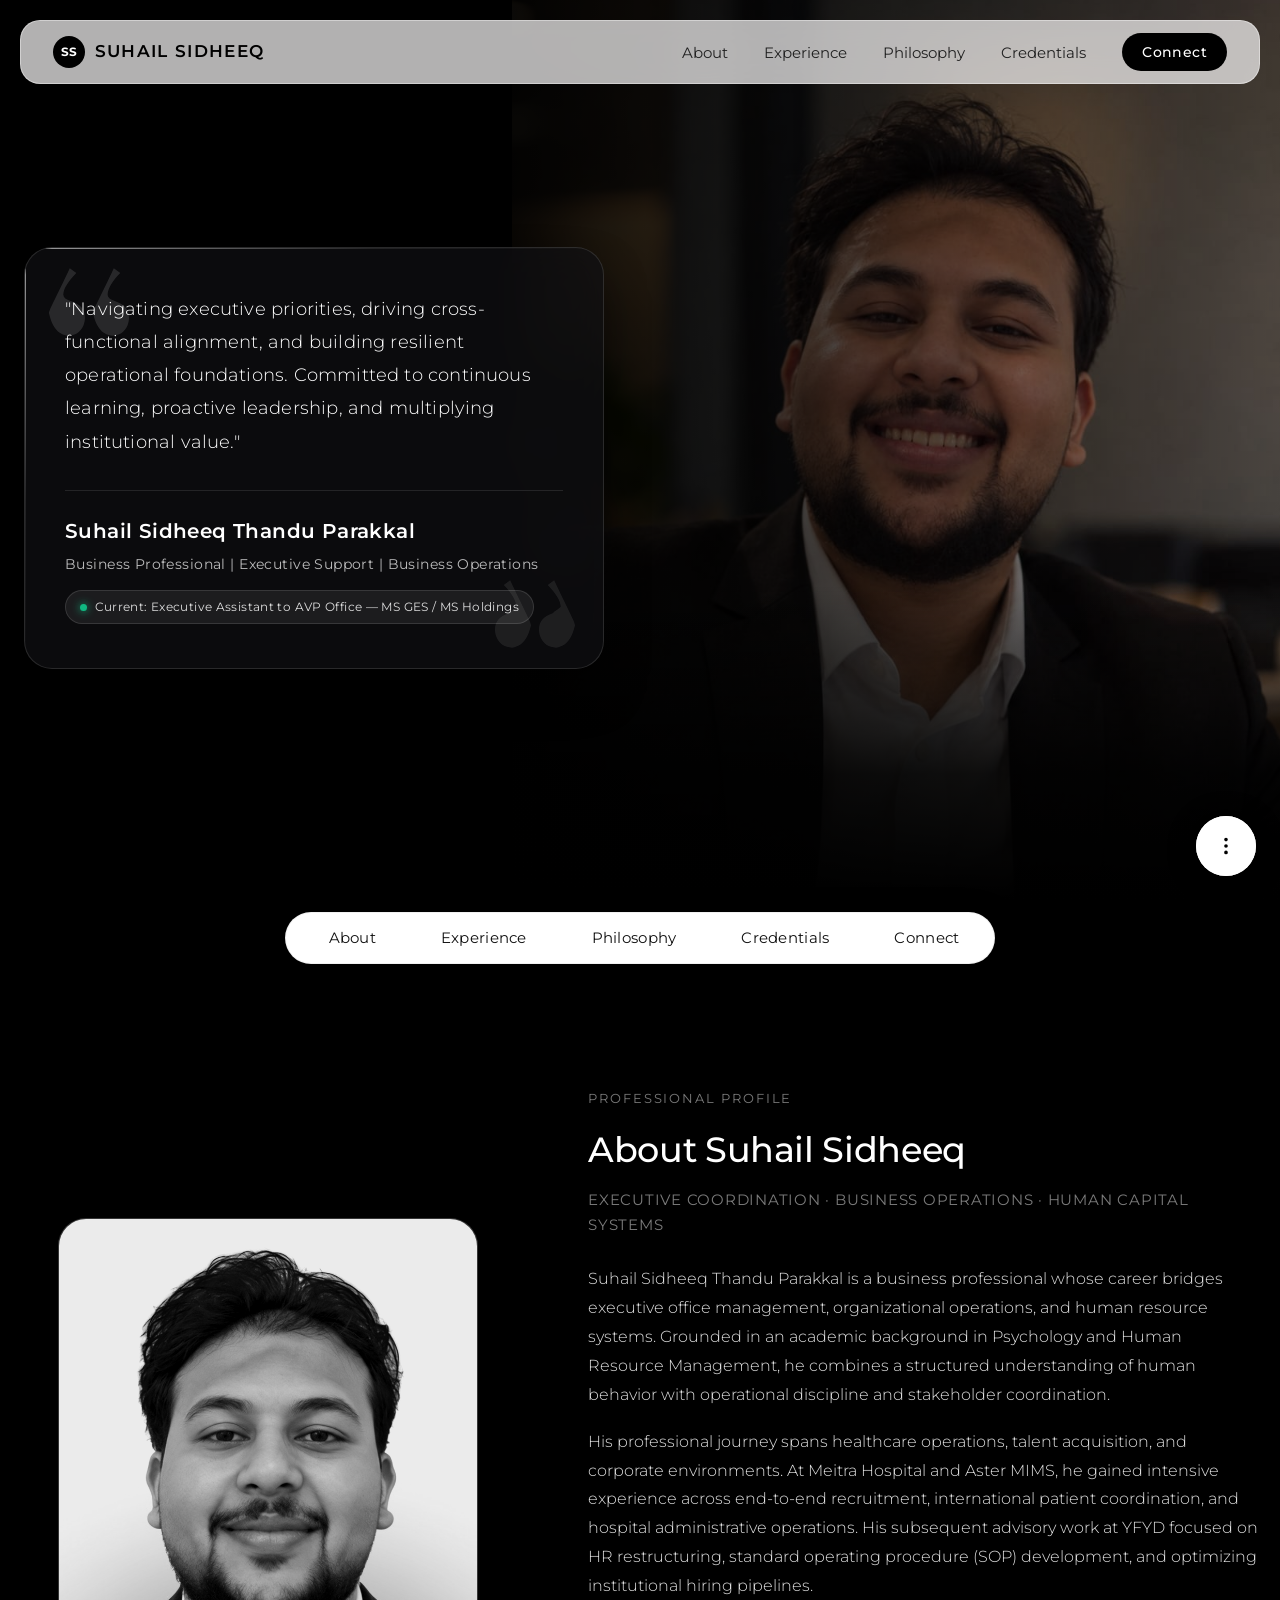
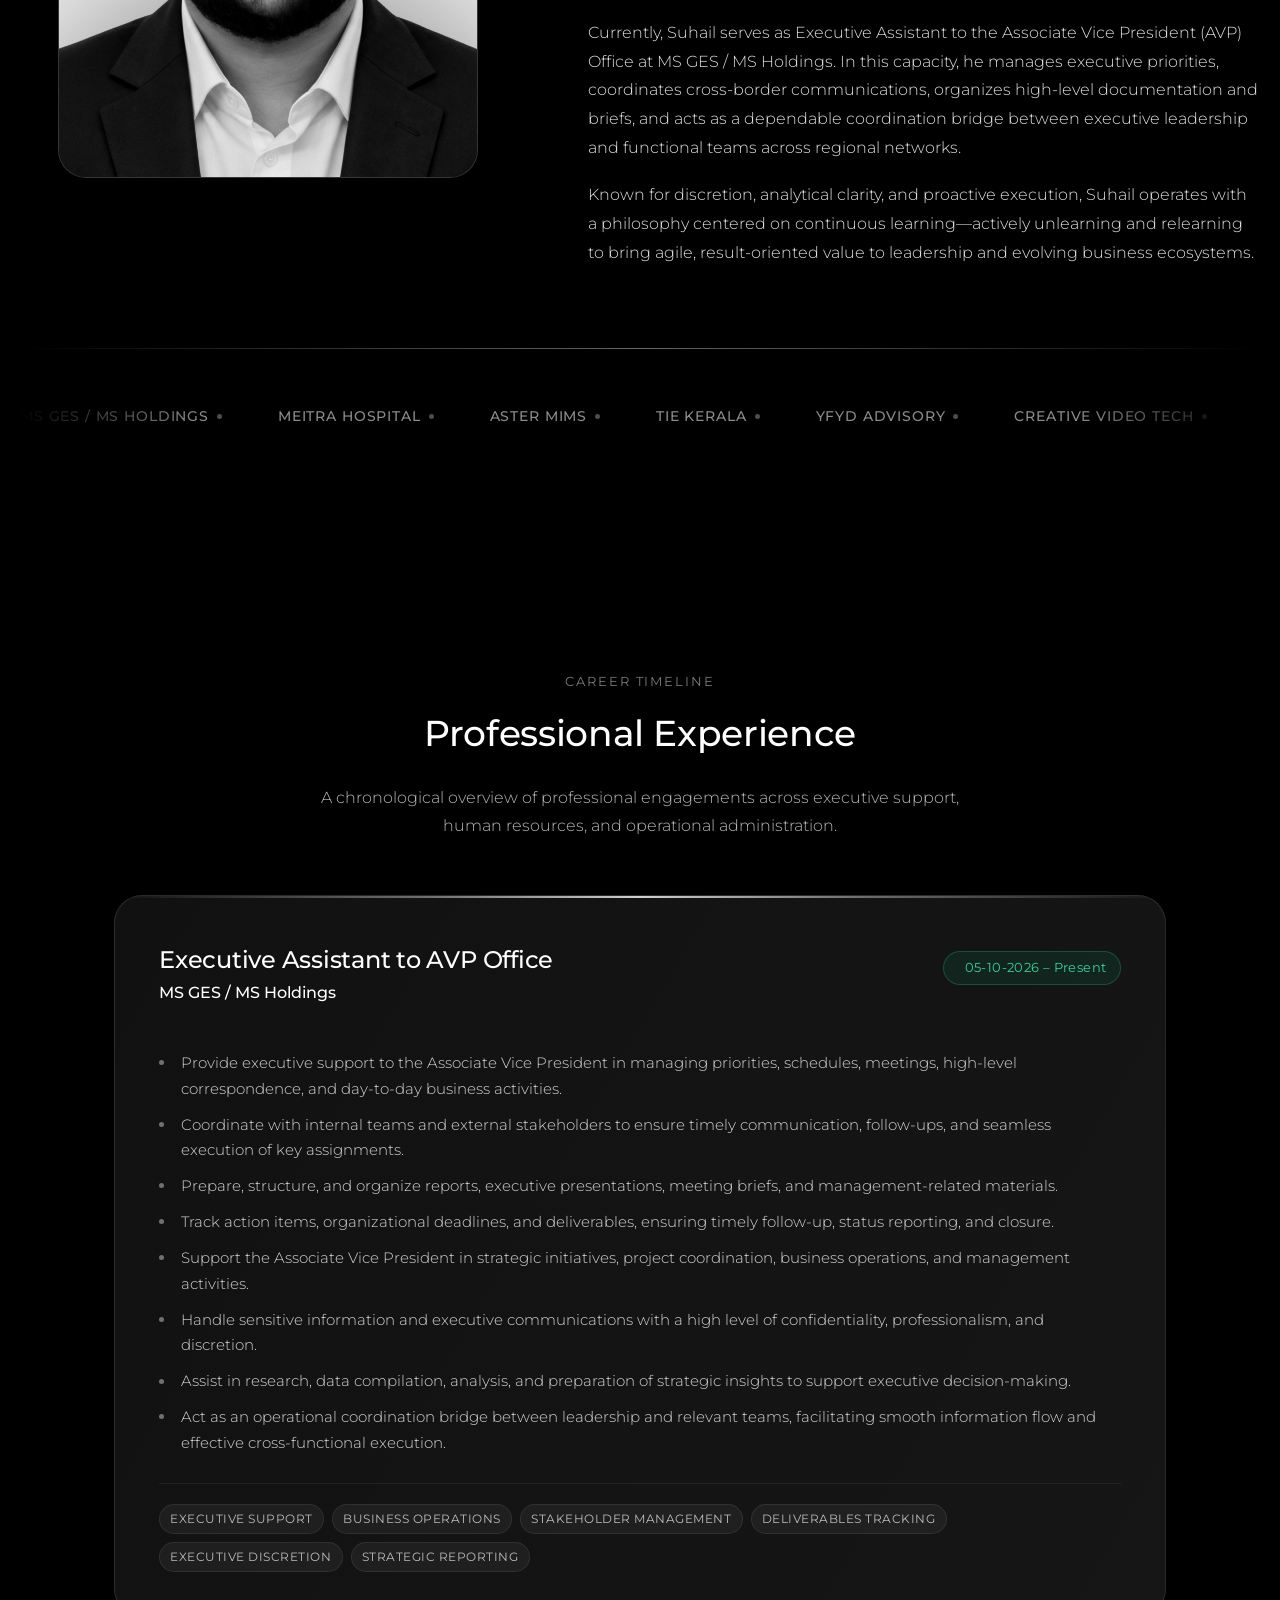
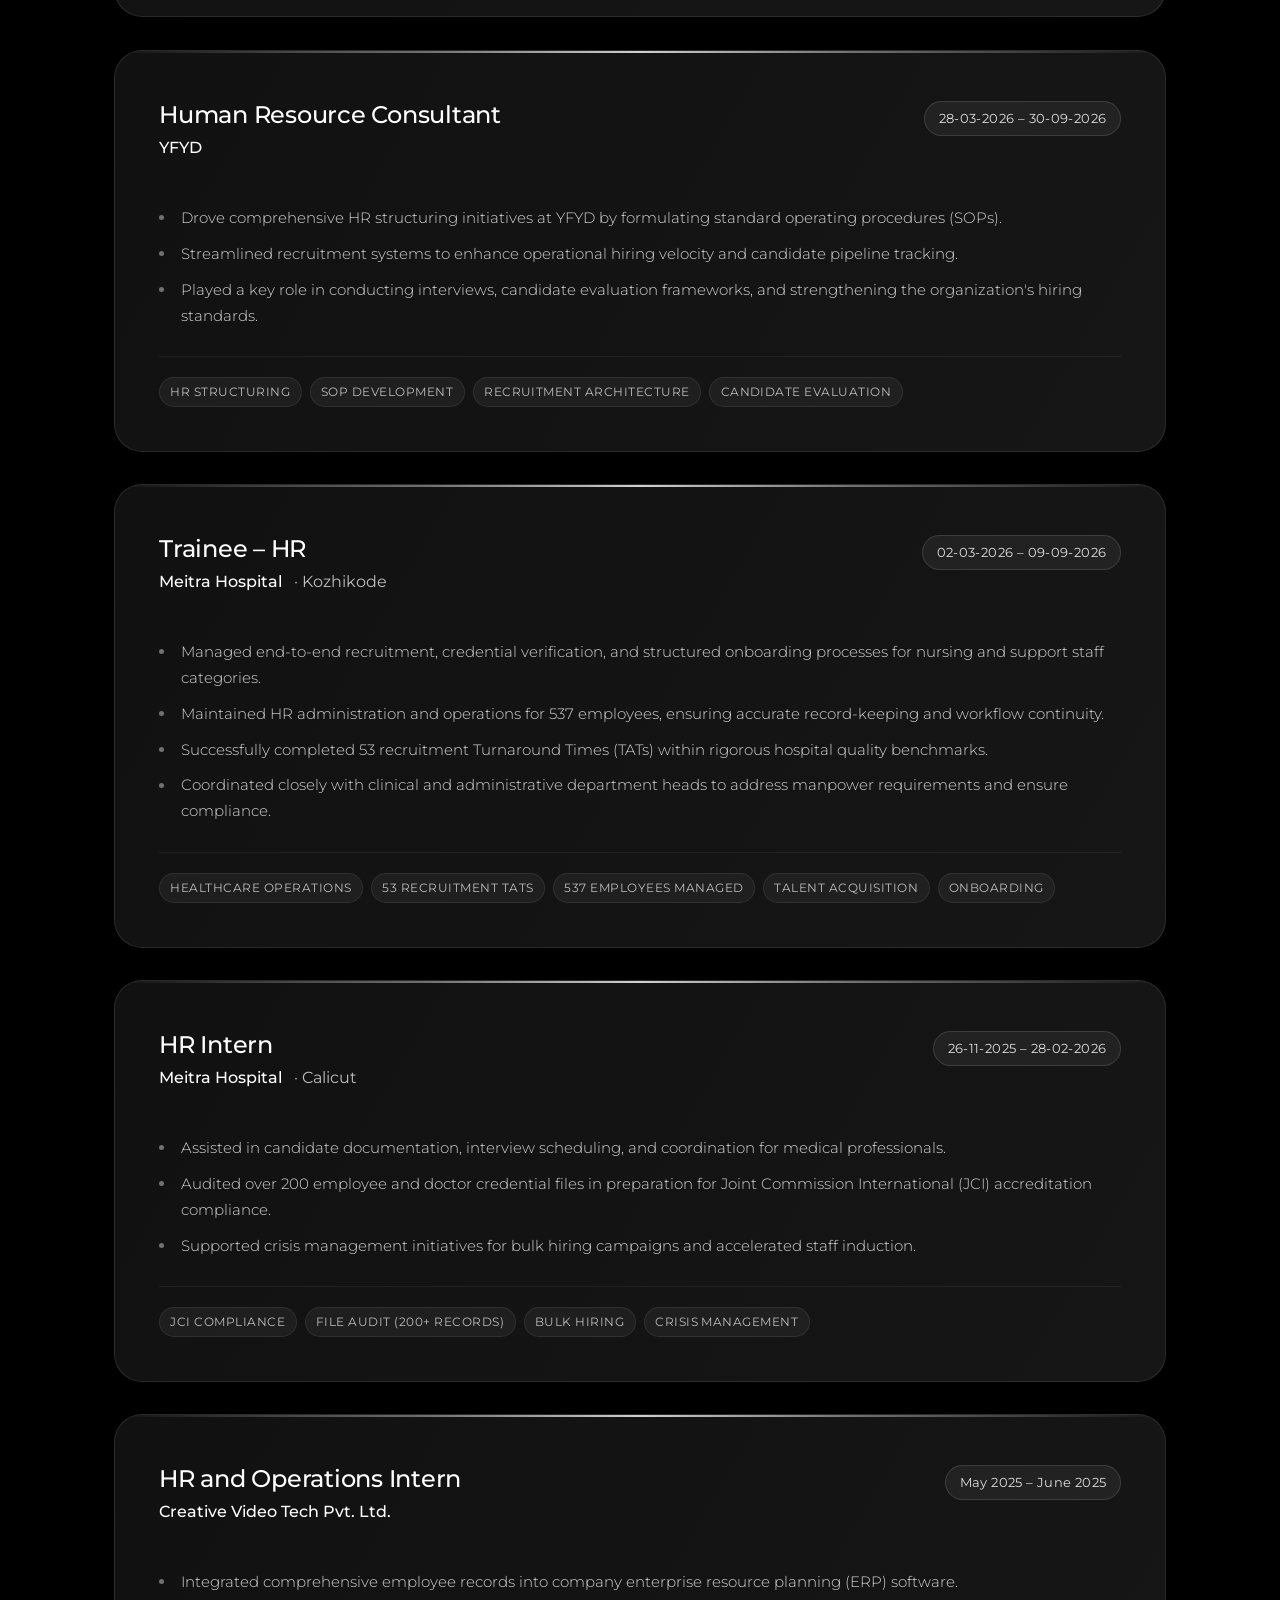
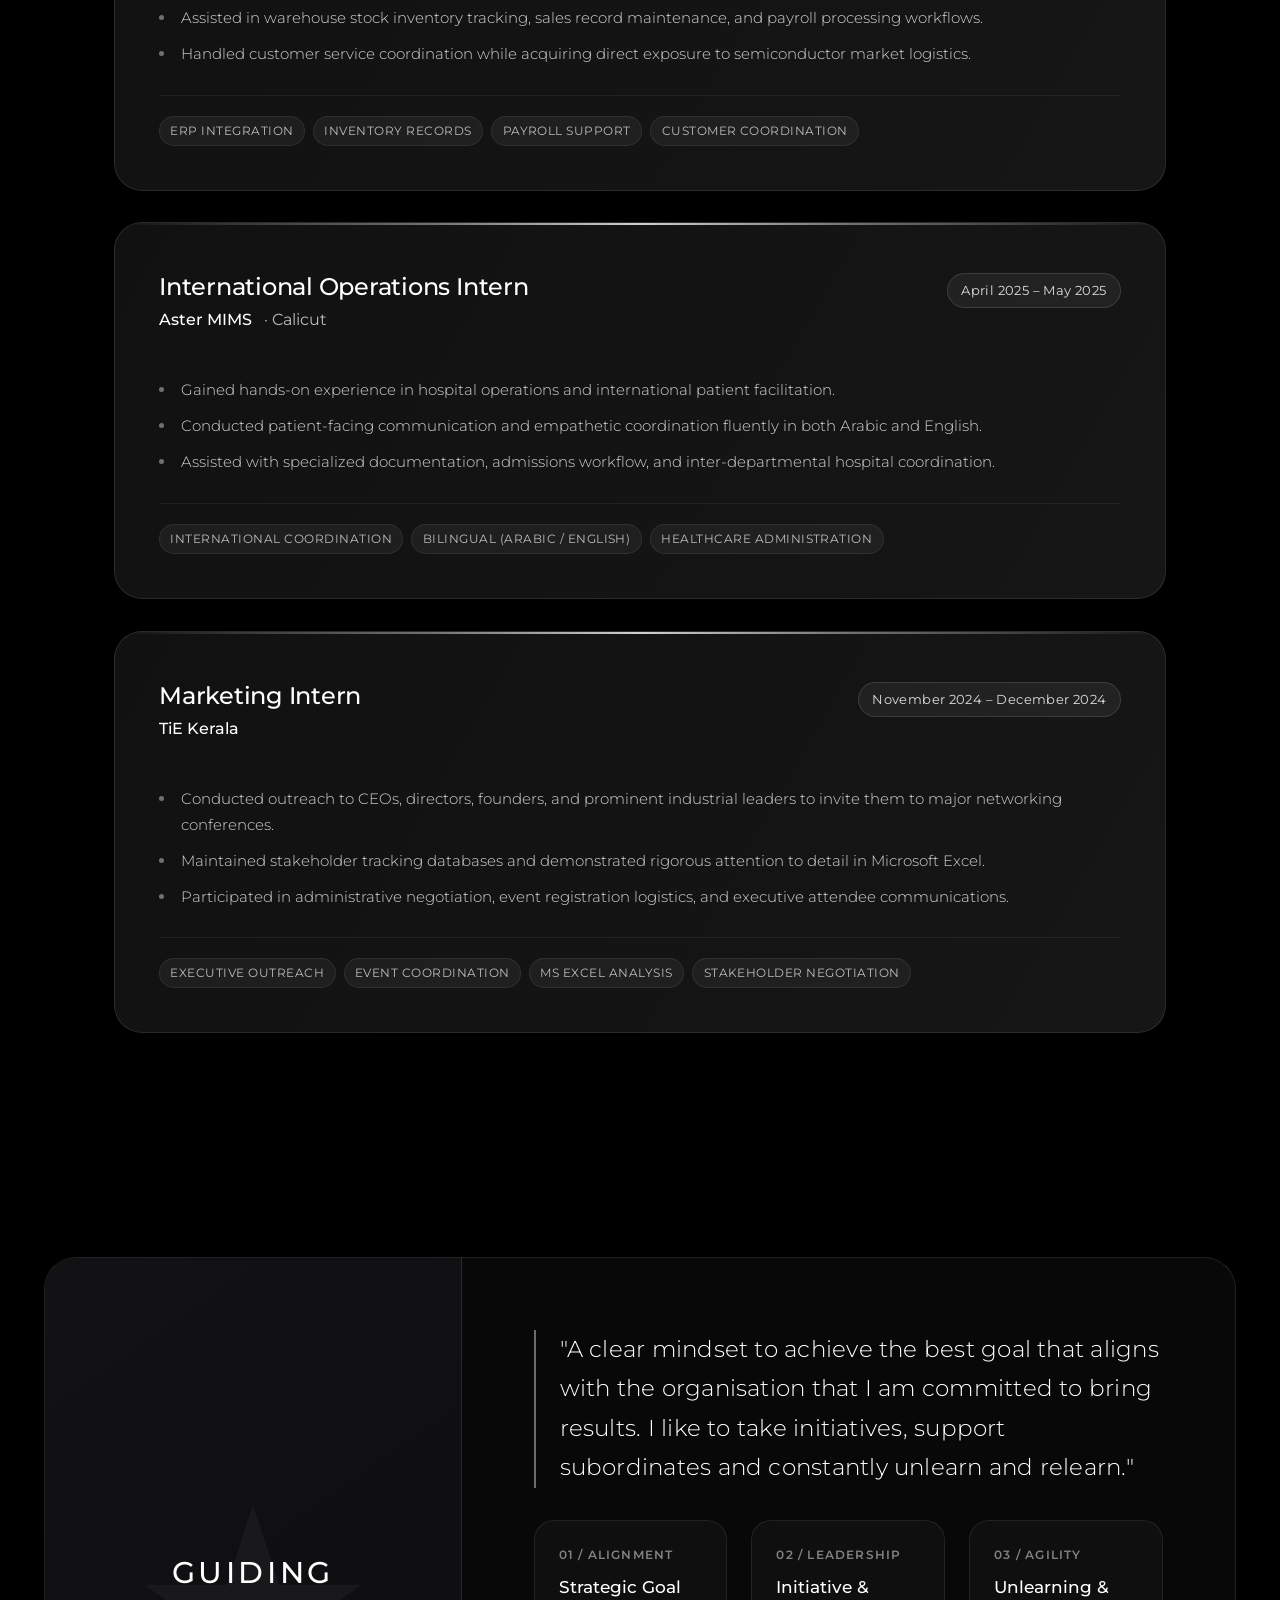
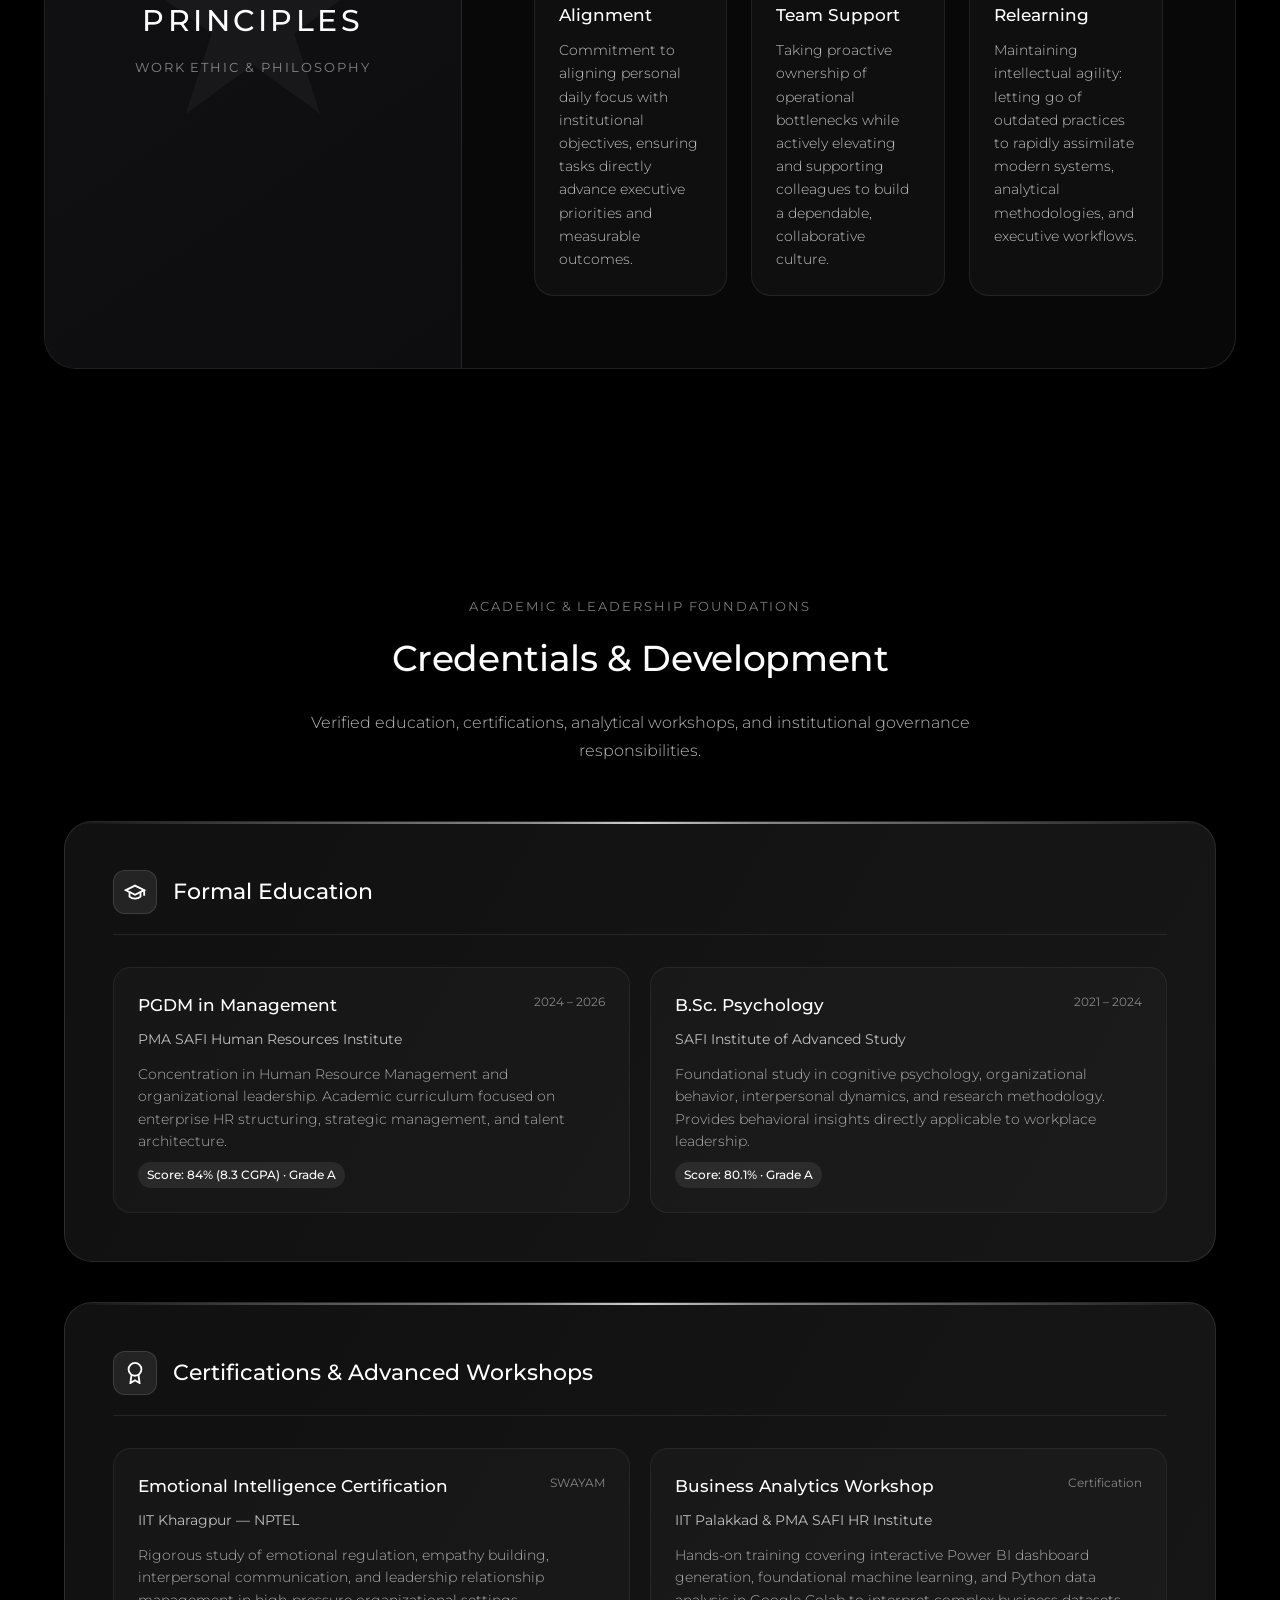
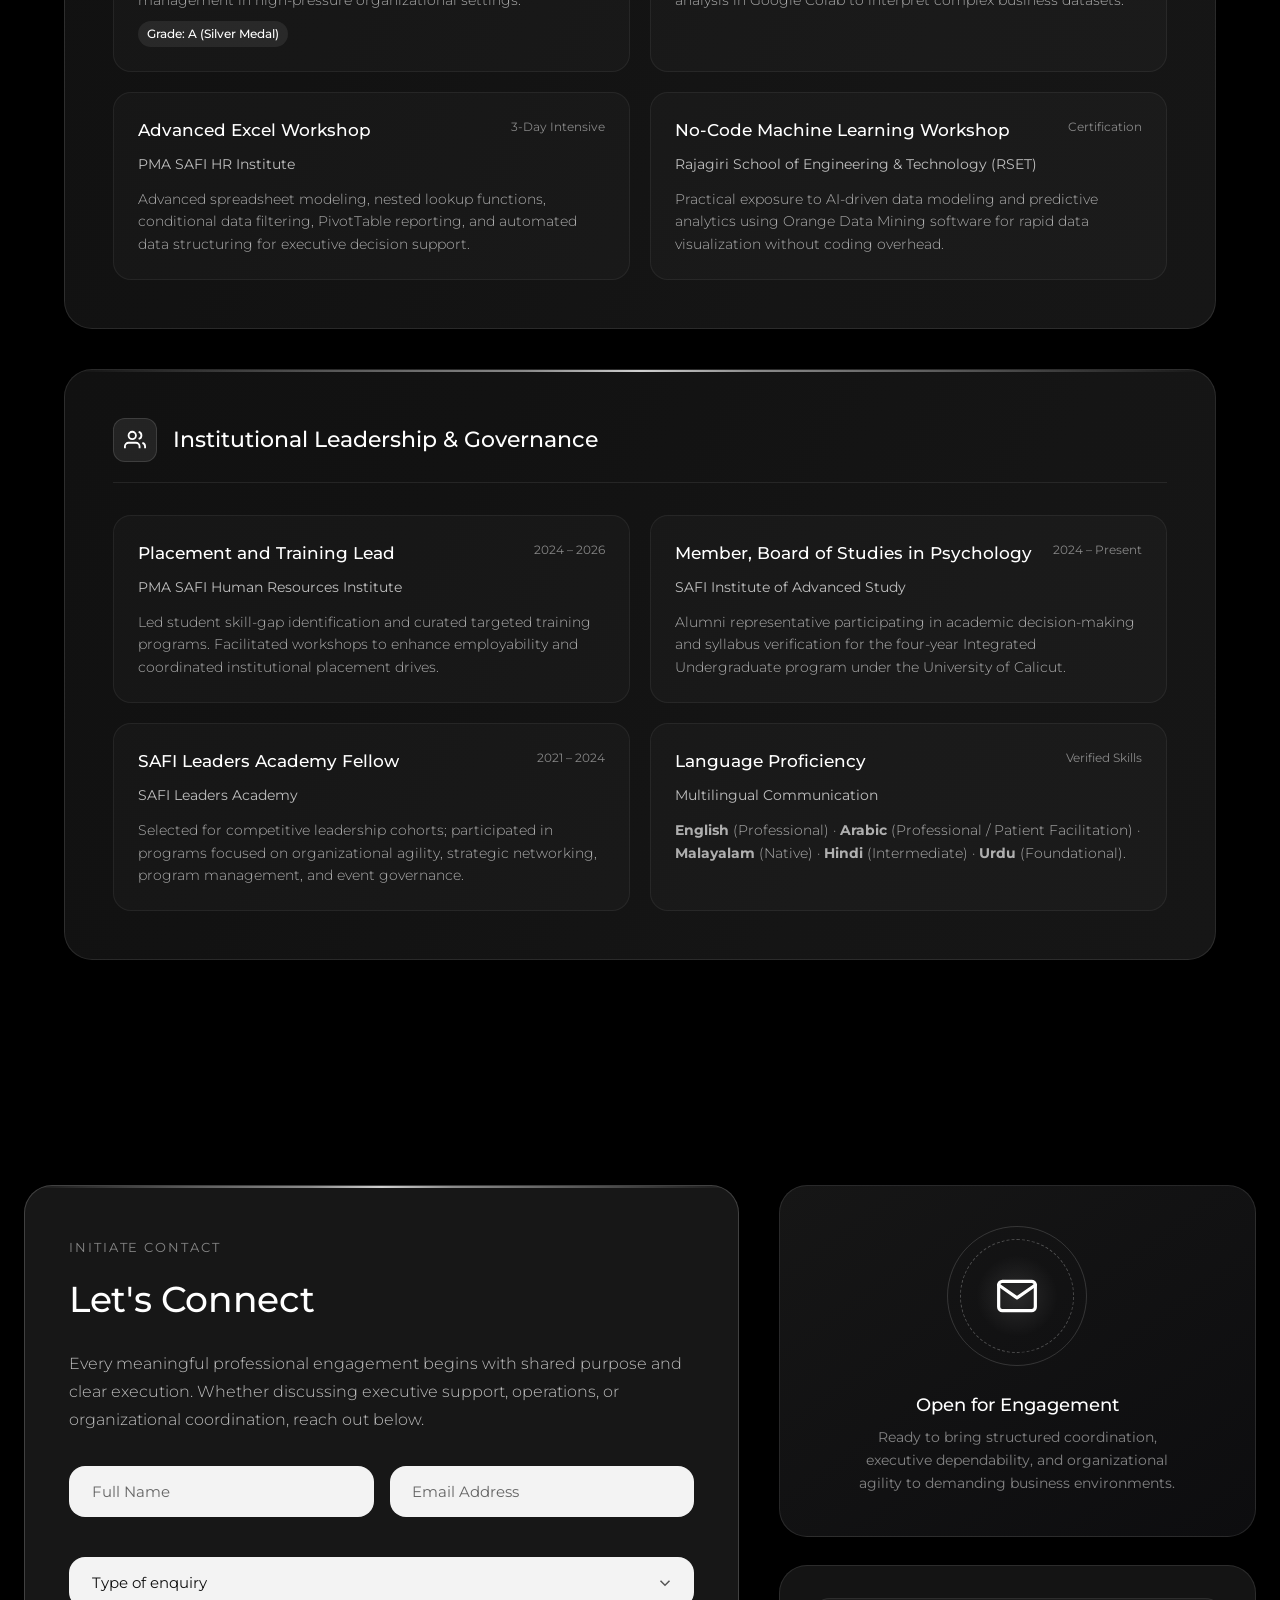
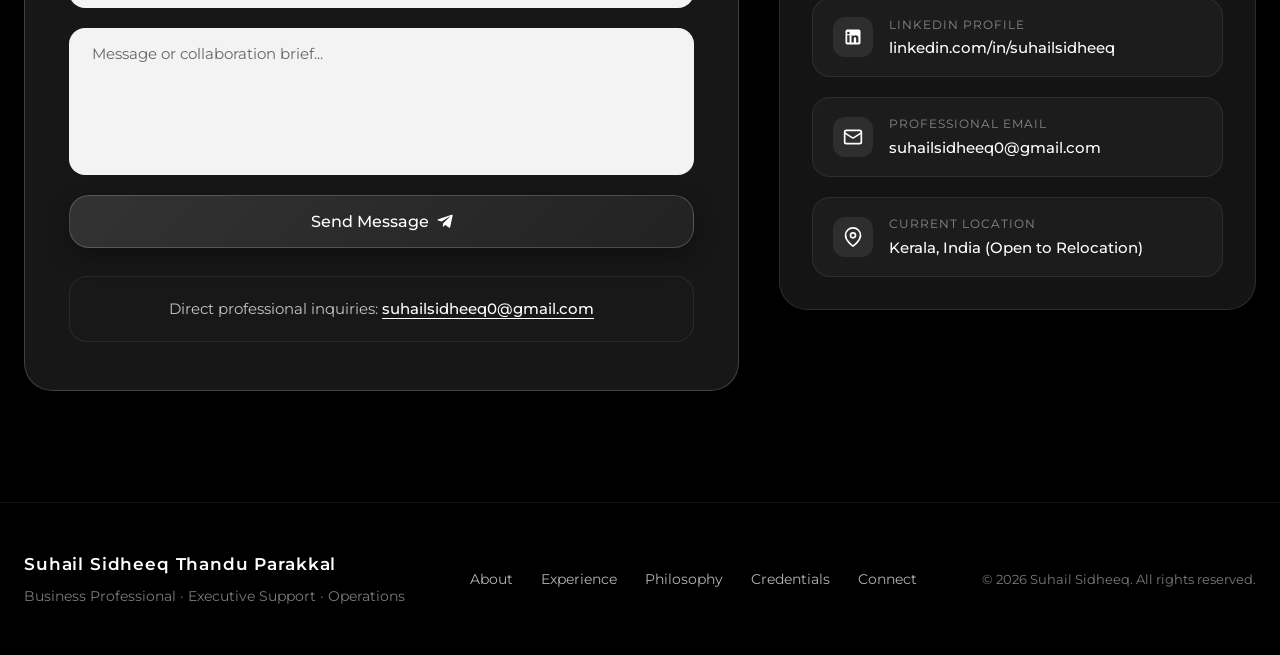
==== index.html @ 18bb278c "Initial commit: Professional Personal Portfolio for Suhail Sidheeq" ====
<!DOCTYPE html>
<html lang="en">
<head>
  <meta charset="UTF-8">
  <meta name="viewport" content="width=device-width, initial-scale=1.0">
  <meta http-equiv="X-UA-Compatible" content="ie=edge">
  
  <title>Suhail Sidheeq Thandu Parakkal | Business Professional & Executive Support</title>
  <meta name="description" content="Personal portfolio of Suhail Sidheeq Thandu Parakkal. Executive Assistant to AVP Office at MS GES / MS Holdings, specializing in executive support, business operations, and organizational coordination.">
  <meta name="keywords" content="Suhail Sidheeq, Executive Assistant, Business Operations, MS Holdings, MS GES, Meitra Hospital, HR Management, Psychology, Kerala">
  <meta name="author" content="Suhail Sidheeq Thandu Parakkal">
  
  <!-- Open Graph Metadata -->
  <meta property="og:title" content="Suhail Sidheeq Thandu Parakkal | Business Professional">
  <meta property="og:description" content="Executive Assistant to AVP Office at MS GES / MS Holdings. Portfolio spanning executive coordination, human resources, and business operations.">
  <meta property="og:type" content="website">
  <meta property="og:image" content="assets/images/suhail-hero.jpg">
  
  <!-- Google Fonts: Montserrat (matching reference editorial typography) -->
  <link rel="preconnect" href="https://fonts.googleapis.com">
  <link rel="preconnect" href="https://fonts.gstatic.com" crossorigin>
  <link href="https://fonts.googleapis.com/css2?family=Montserrat:ital,wght@0,300;0,400;0,500;0,600;0,700;1,300;1,400&display=swap" rel="stylesheet">
  
  <!-- Favicon SVG -->
  <link rel="icon" type="image/svg+xml" href="data:image/svg+xml,%3Csvg xmlns='http://www.w3.org/2000/svg' viewBox='0 0 32 32'%3E%3Ccircle cx='16' cy='16' r='16' fill='%23000000'/%3E%3Ctext x='16' y='21' font-size='13' font-family='sans-serif' font-weight='700' fill='%23ffffff' text-anchor='middle'%3ESS%3C/text%3E%3C/svg%3E">
  
  <!-- Stylesheets -->
  <link rel="stylesheet" href="css/style.css">
  <link rel="stylesheet" href="css/animations.css">
  <link rel="stylesheet" href="css/responsive.css">
</head>
<body>

  <!-- =========================================================================
       Top Floating Header Pill
       ========================================================================= -->
  <header class="header-wrapper" role="banner">
    <div class="header-pill">
      <div class="header-content">
        <a href="#hero" class="brand-monogram" aria-label="Suhail Sidheeq Portfolio Homepage">
          <span class="monogram-badge">SS</span>
          <span>Suhail Sidheeq</span>
        </a>

        <nav class="header-nav" aria-label="Primary Navigation">
          <a href="#about" class="header-link">About</a>
          <a href="#experience" class="header-link">Experience</a>
          <a href="#philosophy" class="header-link">Philosophy</a>
          <a href="#credentials" class="header-link">Credentials</a>
          <a href="#connect" class="header-cta-btn">Connect</a>
        </nav>

        <button class="mobile-menu-btn" aria-label="Open mobile navigation" aria-expanded="false">
          <svg width="24" height="24" viewBox="0 0 24 24" fill="none" stroke="currentColor" stroke-width="2" stroke-linecap="round" stroke-linejoin="round">
            <line x1="3" y1="12" x2="21" y2="12"></line>
            <line x1="3" y1="6" x2="21" y2="6"></line>
            <line x1="3" y1="18" x2="21" y2="18"></line>
          </svg>
        </button>
      </div>
    </div>
  </header>

  <!-- Mobile Drawer Menu -->
  <aside class="mobile-drawer" role="dialog" aria-modal="true" aria-label="Mobile Navigation Drawer">
    <div class="mobile-drawer-header">
      <div class="brand-monogram" style="color: #ffffff;">
        <span class="monogram-badge" style="background: #ffffff; color: #000000;">SS</span>
        <span>Suhail Sidheeq</span>
      </div>
      <button class="mobile-drawer-close" aria-label="Close mobile menu" style="color: #ffffff; background: none; border: none; font-size: 1.5rem; cursor: pointer;">
        <svg width="24" height="24" viewBox="0 0 24 24" fill="none" stroke="currentColor" stroke-width="2" stroke-linecap="round" stroke-linejoin="round">
          <line x1="18" y1="6" x2="6" y2="18"></line>
          <line x1="6" y1="6" x2="18" y2="18"></line>
        </svg>
      </button>
    </div>
    <nav class="mobile-drawer-nav">
      <a href="#hero" class="mobile-drawer-link">Home</a>
      <a href="#about" class="mobile-drawer-link">About</a>
      <a href="#experience" class="mobile-drawer-link">Experience</a>
      <a href="#philosophy" class="mobile-drawer-link">Philosophy</a>
      <a href="#credentials" class="mobile-drawer-link">Credentials</a>
      <a href="#connect" class="mobile-drawer-link">Connect</a>
    </nav>
  </aside>

  <!-- =========================================================================
       Hero Section
       ========================================================================= -->
  <section id="hero" class="hero-section" aria-label="Hero Introduction">
    <!-- Visual background with low-key portrait and moody vignettes -->
    <div class="hero-bg-container">
      <div class="hero-portrait-wrap">
        <img src="assets/images/suhail-hero.jpg" alt="Suhail Sidheeq Thandu Parakkal - Professional Portrait" class="hero-portrait-img">
      </div>
      <div class="hero-overlay-left"></div>
      <div class="hero-overlay-bottom"></div>
    </div>

    <div class="container hero-content-container">
      <div class="hero-grid">
        <!-- Signature Reference Component: Frosted Glass Quote Card -->
        <div class="hero-quote-card">
          <!-- Decorative Quotation Mark Watermarks -->
          <svg class="quote-watermark-top" viewBox="0 0 89 75" fill="currentColor">
            <path d="M0 50.1C0 46.3 9.1 30.2 23.1 0L30.4 5.2C20.9 14.9 16.1 22.9 15.9 29.4C16.1 32.6 18.9 34.9 24.1 36.3C35.8 40.3 40 46.2 40 55C40 57.7 39.4 60.6 38.3 63.6C34.8 71.2 29.1 75 21 75C14.1 74 4.7 71 0 50.1ZM49 50.1C49 46.3 58.1 30.2 72.1 0L79.3 5.2C70.1 14.6 65.4 22.7 65.2 29.4C65.4 32.6 68.1 34.9 73.1 36.3C84.7 40.3 89 46.2 89 55C89 57.7 88.4 60.6 87.3 63.6C83.8 71.2 78.1 75 70 75C63.1 74 53.7 71 49 50.1Z"/>
          </svg>
          <svg class="quote-watermark-bottom" viewBox="0 0 88 74" fill="currentColor">
            <path d="M88 49.4C88 45.7 79 30 65.1 0L58 5.1C67.3 14.7 72.1 22.6 72.3 29C69.4 32.2 64.1 34.4 64.1 35.8C52.6 39.8 48.4 45.6 48.4 54.2C48.4 56.9 49 59.8 50.1 62.7C53.6 70.2 59.2 74 67.2 74C74 73 83.3 70 88 49.4ZM39.6 49.4C39.6 45.7 30.6 30 16.7 0L9.6 5.1C18.6 14.4 23.3 22.4 23.5 29C20.7 32.2 15.7 34.4 15.7 35.8C4.2 39.8 0 45.6 0 54.2C0 56.9 0.6 59.8 1.7 62.7C5.1 70.2 10.8 74 18.8 74C25.6 73 34.9 70 39.6 49.4Z"/>
          </svg>

          <div class="hero-quote-body">
            <p class="hero-statement">
              "Navigating executive priorities, driving cross-functional alignment, and building resilient operational foundations. Committed to continuous learning, proactive leadership, and multiplying institutional value."
            </p>

            <div class="hero-meta">
              <h1 class="hero-name">Suhail Sidheeq Thandu Parakkal</h1>
              <p class="hero-designation">Business Professional | Executive Support | Business Operations</p>
              
              <div class="hero-organization-badge">
                <span class="status-dot"></span>
                <span>Current: Executive Assistant to AVP Office — MS GES / MS Holdings</span>
              </div>
            </div>
          </div>
        </div>
      </div>
    </div>
  </section>

  <!-- =========================================================================
       Floating Sub-Navigation Pill (Signature Reference Element)
       ========================================================================= -->
  <nav class="subnav-outer-wrap" aria-label="Section Navigation">
    <!-- Desktop / Tablet Pill -->
    <div class="subnav-pill-container" role="tablist">
      <button class="subnav-btn active" data-target="about" role="tab" aria-selected="true" aria-controls="about">
        <span class="btn-icon-wrap">
          <svg width="14" height="14" viewBox="0 0 20 20" fill="currentColor">
            <path fill-rule="evenodd" d="M10 9a3 3 0 100-6 3 3 0 000 6zm-7 9a7 7 0 1114 0H3z" clip-rule="evenodd"/>
          </svg>
        </span>
        <span>About</span>
      </button>

      <button class="subnav-btn" data-target="experience" role="tab" aria-selected="false" aria-controls="experience">
        <span class="btn-icon-wrap">
          <svg width="14" height="14" viewBox="0 0 20 20" fill="currentColor">
            <path fill-rule="evenodd" d="M6 6V5a3 3 0 013-3h2a3 3 0 013 3v1h2a2 2 0 012 2v3.57A22.952 22.952 0 0110 13a22.95 22.95 0 01-8-1.43V8a2 2 0 012-2h2zm2-1a1 1 0 011-1h2a1 1 0 011 1v1H8V5zm1 5a1 1 0 011-1h.01a1 1 0 110 2H10a1 1 0 01-1-1z" clip-rule="evenodd"/>
            <path d="M2 13.692V16a2 2 0 002 2h12a2 2 0 002-2v-2.308A22.952 22.952 0 0110 15c-2.796 0-5.487-.46-8-1.308z"/>
          </svg>
        </span>
        <span>Experience</span>
      </button>

      <button class="subnav-btn" data-target="philosophy" role="tab" aria-selected="false" aria-controls="philosophy">
        <span class="btn-icon-wrap">
          <svg width="14" height="14" viewBox="0 0 24 24" fill="currentColor">
            <path d="M12 2l2.4 7.4H22l-6.2 4.5 2.4 7.4L12 16.8 5.8 21.3l2.4-7.4L2 9.4h7.6L12 2z"/>
          </svg>
        </span>
        <span>Philosophy</span>
      </button>

      <button class="subnav-btn" data-target="credentials" role="tab" aria-selected="false" aria-controls="credentials">
        <span class="btn-icon-wrap">
          <svg width="14" height="14" viewBox="0 0 24 24" fill="currentColor">
            <path d="M12 2L1 7l11 5 9-4.09V17h2V7L12 2zm0 8.18L4.27 7 12 3.82 19.73 7 12 10.18zM4 10.74v5.52c0 2.21 3.58 4 8 4s8-1.79 8-4v-5.52l-8 3.64-8-3.64z"/>
          </svg>
        </span>
        <span>Credentials</span>
      </button>

      <button class="subnav-btn" data-target="connect" role="tab" aria-selected="false" aria-controls="connect">
        <span class="btn-icon-wrap">
          <svg width="14" height="14" viewBox="0 0 24 24" fill="currentColor">
            <path d="M9.04 15.81l-.39 5.09c.56 0 .81-.24 1.1-.53l2.64-2.52 5.48 3.99c1 .55 1.71.26 1.97-.93l3.57-16.66c.32-1.43-.52-2-1.48-1.65L1.92 9.44c-1.41.55-1.39 1.33-.25 1.69l5.36 1.67L18.9 5.1c.55-.35 1.05-.16.64.19z"/>
          </svg>
        </span>
        <span>Connect</span>
      </button>
    </div>

    <!-- Mobile Segmented Dropdown Trigger -->
    <div class="mobile-subnav-dropdown">
      <button class="mobile-subnav-trigger" aria-haspopup="true" aria-expanded="false">
        <span class="active-label">
          <span class="active-label-text">About</span>
        </span>
        <svg class="mobile-subnav-chevron" width="16" height="16" viewBox="0 0 24 24" fill="none" stroke="currentColor" stroke-width="2">
          <polyline points="6 9 12 15 18 9"></polyline>
        </svg>
      </button>

      <div class="mobile-subnav-menu" role="menu">
        <button class="mobile-menu-item active" data-target="about" role="menuitem">
          <span class="menu-label">About</span>
        </button>
        <button class="mobile-menu-item" data-target="experience" role="menuitem">
          <span class="menu-label">Experience</span>
        </button>
        <button class="mobile-menu-item" data-target="philosophy" role="menuitem">
          <span class="menu-label">Philosophy</span>
        </button>
        <button class="mobile-menu-item" data-target="credentials" role="menuitem">
          <span class="menu-label">Credentials</span>
        </button>
        <button class="mobile-menu-item" data-target="connect" role="menuitem">
          <span class="menu-label">Connect</span>
        </button>
      </div>
    </div>
  </nav>

  <!-- =========================================================================
       About Section
       ========================================================================= -->
  <section id="about" class="portfolio-section" aria-labelledby="about-heading">
    <div class="main_container">
      <div class="about-grid">
        <!-- Portrait Container -->
        <div class="about-portrait-card reveal reveal-scale">
          <img src="assets/images/suhail-portrait.jpg" alt="Suhail Sidheeq - Professional Editorial Portrait" class="about-portrait-img">
        </div>

        <!-- Editorial Profile Text -->
        <div class="about-text-content reveal delay-1">
          <span class="section-eyebrow">Professional Profile</span>
          <h2 id="about-heading" class="about-heading">About Suhail Sidheeq</h2>
          <p class="about-role-subline">Executive Coordination · Business Operations · Human Capital Systems</p>

          <div class="about-bio-paragraphs">
            <p>
              Suhail Sidheeq Thandu Parakkal is a business professional whose career bridges executive office management, organizational operations, and human resource systems. Grounded in an academic background in Psychology and Human Resource Management, he combines a structured understanding of human behavior with operational discipline and stakeholder coordination.
            </p>
            <p>
              His professional journey spans healthcare operations, talent acquisition, and corporate environments. At Meitra Hospital and Aster MIMS, he gained intensive experience across end-to-end recruitment, international patient coordination, and hospital administrative operations. His subsequent advisory work at YFYD focused on HR restructuring, standard operating procedure (SOP) development, and optimizing institutional hiring pipelines.
            </p>
            <p>
              Currently, Suhail serves as Executive Assistant to the Associate Vice President (AVP) Office at MS GES / MS Holdings. In this capacity, he manages executive priorities, coordinates cross-border communications, organizes high-level documentation and briefs, and acts as a dependable coordination bridge between executive leadership and functional teams across regional networks.
            </p>
            <p>
              Known for discretion, analytical clarity, and proactive execution, Suhail operates with a philosophy centered on continuous learning—actively unlearning and relearning to bring agile, result-oriented value to leadership and evolving business ecosystems.
            </p>
          </div>
        </div>
      </div>

      <!-- Glowing Divider Line -->
      <div class="divider-glow"></div>

      <!-- Associated Organizations & Institutional Marquee -->
      <div class="marquee-container" aria-label="Professional Affiliations and Institutions">
        <div class="marquee-track">
          <div class="marquee-item"><span>MS GES / MS Holdings</span><span class="marquee-dot"></span></div>
          <div class="marquee-item"><span>Meitra Hospital</span><span class="marquee-dot"></span></div>
          <div class="marquee-item"><span>Aster MIMS</span><span class="marquee-dot"></span></div>
          <div class="marquee-item"><span>TiE Kerala</span><span class="marquee-dot"></span></div>
          <div class="marquee-item"><span>YFYD Advisory</span><span class="marquee-dot"></span></div>
          <div class="marquee-item"><span>Creative Video Tech</span><span class="marquee-dot"></span></div>
          <div class="marquee-item"><span>PMA SAFI HR Institute</span><span class="marquee-dot"></span></div>
          <div class="marquee-item"><span>SAFI Leaders Academy</span><span class="marquee-dot"></span></div>
          <div class="marquee-item"><span>IIT Kharagpur (NPTEL)</span><span class="marquee-dot"></span></div>
          <!-- Repeating loop for seamless continuous scroll -->
          <div class="marquee-item"><span>MS GES / MS Holdings</span><span class="marquee-dot"></span></div>
          <div class="marquee-item"><span>Meitra Hospital</span><span class="marquee-dot"></span></div>
          <div class="marquee-item"><span>Aster MIMS</span><span class="marquee-dot"></span></div>
          <div class="marquee-item"><span>TiE Kerala</span><span class="marquee-dot"></span></div>
          <div class="marquee-item"><span>YFYD Advisory</span><span class="marquee-dot"></span></div>
          <div class="marquee-item"><span>Creative Video Tech</span><span class="marquee-dot"></span></div>
          <div class="marquee-item"><span>PMA SAFI HR Institute</span><span class="marquee-dot"></span></div>
          <div class="marquee-item"><span>SAFI Leaders Academy</span><span class="marquee-dot"></span></div>
          <div class="marquee-item"><span>IIT Kharagpur (NPTEL)</span><span class="marquee-dot"></span></div>
        </div>
      </div>
    </div>
  </section>

  <!-- =========================================================================
       Experience Section
       ========================================================================= -->
  <section id="experience" class="portfolio-section" aria-labelledby="experience-heading">
    <div class="container experience-container">
      <div class="experience-header reveal">
        <span class="section-eyebrow">Career Timeline</span>
        <h2 id="experience-heading" class="section-title">Professional Experience</h2>
        <p class="section-description" style="margin: 0 auto;">
          A chronological overview of professional engagements across executive support, human resources, and operational administration.
        </p>
      </div>

      <div class="experience-list">

        <!-- Role 1: Executive Assistant to AVP Office (Current) -->
        <article class="experience-card reveal">
          <div class="card-top-row">
            <div>
              <h3 class="role-title">Executive Assistant to AVP Office</h3>
              <div class="org-line">
                <span class="org-name">MS GES / MS Holdings</span>
              </div>
            </div>
            <span class="period-badge current">
              <span class="status-dot"></span>
              05-10-2026 – Present
            </span>
          </div>

          <ul class="experience-responsibilities">
            <li>Provide executive support to the Associate Vice President in managing priorities, schedules, meetings, high-level correspondence, and day-to-day business activities.</li>
            <li>Coordinate with internal teams and external stakeholders to ensure timely communication, follow-ups, and seamless execution of key assignments.</li>
            <li>Prepare, structure, and organize reports, executive presentations, meeting briefs, and management-related materials.</li>
            <li>Track action items, organizational deadlines, and deliverables, ensuring timely follow-up, status reporting, and closure.</li>
            <li>Support the Associate Vice President in strategic initiatives, project coordination, business operations, and management activities.</li>
            <li>Handle sensitive information and executive communications with a high level of confidentiality, professionalism, and discretion.</li>
            <li>Assist in research, data compilation, analysis, and preparation of strategic insights to support executive decision-making.</li>
            <li>Act as an operational coordination bridge between leadership and relevant teams, facilitating smooth information flow and effective cross-functional execution.</li>
          </ul>

          <div class="skills-applied-wrap">
            <span class="skill-tag">Executive Support</span>
            <span class="skill-tag">Business Operations</span>
            <span class="skill-tag">Stakeholder Management</span>
            <span class="skill-tag">Deliverables Tracking</span>
            <span class="skill-tag">Executive Discretion</span>
            <span class="skill-tag">Strategic Reporting</span>
          </div>
        </article>

        <!-- Role 2: Human Resource Consultant (YFYD) -->
        <article class="experience-card reveal">
          <div class="card-top-row">
            <div>
              <h3 class="role-title">Human Resource Consultant</h3>
              <div class="org-line">
                <span class="org-name">YFYD</span>
              </div>
            </div>
            <span class="period-badge">28-03-2026 – 30-09-2026</span>
          </div>

          <ul class="experience-responsibilities">
            <li>Drove comprehensive HR structuring initiatives at YFYD by formulating standard operating procedures (SOPs).</li>
            <li>Streamlined recruitment systems to enhance operational hiring velocity and candidate pipeline tracking.</li>
            <li>Played a key role in conducting interviews, candidate evaluation frameworks, and strengthening the organization's hiring standards.</li>
          </ul>

          <div class="skills-applied-wrap">
            <span class="skill-tag">HR Structuring</span>
            <span class="skill-tag">SOP Development</span>
            <span class="skill-tag">Recruitment Architecture</span>
            <span class="skill-tag">Candidate Evaluation</span>
          </div>
        </article>

        <!-- Role 3: Trainee – HR (Meitra Hospital) -->
        <article class="experience-card reveal">
          <div class="card-top-row">
            <div>
              <h3 class="role-title">Trainee – HR</h3>
              <div class="org-line">
                <span class="org-name">Meitra Hospital</span>
                <span>· Kozhikode</span>
              </div>
            </div>
            <span class="period-badge">02-03-2026 – 09-09-2026</span>
          </div>

          <ul class="experience-responsibilities">
            <li>Managed end-to-end recruitment, credential verification, and structured onboarding processes for nursing and support staff categories.</li>
            <li>Maintained HR administration and operations for 537 employees, ensuring accurate record-keeping and workflow continuity.</li>
            <li>Successfully completed 53 recruitment Turnaround Times (TATs) within rigorous hospital quality benchmarks.</li>
            <li>Coordinated closely with clinical and administrative department heads to address manpower requirements and ensure compliance.</li>
          </ul>

          <div class="skills-applied-wrap">
            <span class="skill-tag">Healthcare Operations</span>
            <span class="skill-tag">53 Recruitment TATs</span>
            <span class="skill-tag">537 Employees Managed</span>
            <span class="skill-tag">Talent Acquisition</span>
            <span class="skill-tag">Onboarding</span>
          </div>
        </article>

        <!-- Role 4: HR Intern (Meitra Hospital) -->
        <article class="experience-card reveal">
          <div class="card-top-row">
            <div>
              <h3 class="role-title">HR Intern</h3>
              <div class="org-line">
                <span class="org-name">Meitra Hospital</span>
                <span>· Calicut</span>
              </div>
            </div>
            <span class="period-badge">26-11-2025 – 28-02-2026</span>
          </div>

          <ul class="experience-responsibilities">
            <li>Assisted in candidate documentation, interview scheduling, and coordination for medical professionals.</li>
            <li>Audited over 200 employee and doctor credential files in preparation for Joint Commission International (JCI) accreditation compliance.</li>
            <li>Supported crisis management initiatives for bulk hiring campaigns and accelerated staff induction.</li>
          </ul>

          <div class="skills-applied-wrap">
            <span class="skill-tag">JCI Compliance</span>
            <span class="skill-tag">File Audit (200+ Records)</span>
            <span class="skill-tag">Bulk Hiring</span>
            <span class="skill-tag">Crisis Management</span>
          </div>
        </article>

        <!-- Role 5: HR and Operations Intern (Creative Video Tech) -->
        <article class="experience-card reveal">
          <div class="card-top-row">
            <div>
              <h3 class="role-title">HR and Operations Intern</h3>
              <div class="org-line">
                <span class="org-name">Creative Video Tech Pvt. Ltd.</span>
              </div>
            </div>
            <span class="period-badge">May 2025 – June 2025</span>
          </div>

          <ul class="experience-responsibilities">
            <li>Integrated comprehensive employee records into company enterprise resource planning (ERP) software.</li>
            <li>Assisted in warehouse stock inventory tracking, sales record maintenance, and payroll processing workflows.</li>
            <li>Handled customer service coordination while acquiring direct exposure to semiconductor market logistics.</li>
          </ul>

          <div class="skills-applied-wrap">
            <span class="skill-tag">ERP Integration</span>
            <span class="skill-tag">Inventory Records</span>
            <span class="skill-tag">Payroll Support</span>
            <span class="skill-tag">Customer Coordination</span>
          </div>
        </article>

        <!-- Role 6: International Operations Intern (Aster MIMS) -->
        <article class="experience-card reveal">
          <div class="card-top-row">
            <div>
              <h3 class="role-title">International Operations Intern</h3>
              <div class="org-line">
                <span class="org-name">Aster MIMS</span>
                <span>· Calicut</span>
              </div>
            </div>
            <span class="period-badge">April 2025 – May 2025</span>
          </div>

          <ul class="experience-responsibilities">
            <li>Gained hands-on experience in hospital operations and international patient facilitation.</li>
            <li>Conducted patient-facing communication and empathetic coordination fluently in both Arabic and English.</li>
            <li>Assisted with specialized documentation, admissions workflow, and inter-departmental hospital coordination.</li>
          </ul>

          <div class="skills-applied-wrap">
            <span class="skill-tag">International Coordination</span>
            <span class="skill-tag">Bilingual (Arabic / English)</span>
            <span class="skill-tag">Healthcare Administration</span>
          </div>
        </article>

        <!-- Role 7: Marketing Intern (TiE Kerala) -->
        <article class="experience-card reveal">
          <div class="card-top-row">
            <div>
              <h3 class="role-title">Marketing Intern</h3>
              <div class="org-line">
                <span class="org-name">TiE Kerala</span>
              </div>
            </div>
            <span class="period-badge">November 2024 – December 2024</span>
          </div>

          <ul class="experience-responsibilities">
            <li>Conducted outreach to CEOs, directors, founders, and prominent industrial leaders to invite them to major networking conferences.</li>
            <li>Maintained stakeholder tracking databases and demonstrated rigorous attention to detail in Microsoft Excel.</li>
            <li>Participated in administrative negotiation, event registration logistics, and executive attendee communications.</li>
          </ul>

          <div class="skills-applied-wrap">
            <span class="skill-tag">Executive Outreach</span>
            <span class="skill-tag">Event Coordination</span>
            <span class="skill-tag">MS Excel Analysis</span>
            <span class="skill-tag">Stakeholder Negotiation</span>
          </div>
        </article>

      </div>
    </div>
  </section>

  <!-- =========================================================================
       Life Mission / Professional Philosophy Section
       ========================================================================= -->
  <section id="philosophy" class="portfolio-section" aria-labelledby="philosophy-heading">
    <div class="container philosophy-container">
      <div class="philosophy-box reveal">
        
        <!-- Left Column: Dark Editorial Brand Title -->
        <div class="philosophy-left-col">
          <div class="bg-watermark">
            <svg viewBox="0 0 24 24" fill="currentColor">
              <path d="M12 2l2.4 7.4H22l-6.2 4.5 2.4 7.4L12 16.8 5.8 21.3l2.4-7.4L2 9.4h7.6L12 2z"/>
            </svg>
          </div>
          <div class="philosophy-tagline">
            <h2 id="philosophy-heading">Guiding Principles</h2>
            <p>Work Ethic & Philosophy</p>
          </div>
        </div>

        <!-- Right Column: Core Objective & Guiding Pillars -->
        <div class="philosophy-right-col">
          <blockquote class="philosophy-quote-lead">
            "A clear mindset to achieve the best goal that aligns with the organisation that I am committed to bring results. I like to take initiatives, support subordinates and constantly unlearn and relearn."
          </blockquote>

          <div class="philosophy-pillars-grid">
            <div class="philosophy-pillar">
              <div class="pillar-number">01 / ALIGNMENT</div>
              <h3 class="pillar-title">Strategic Goal Alignment</h3>
              <p class="pillar-desc">
                Commitment to aligning personal daily focus with institutional objectives, ensuring tasks directly advance executive priorities and measurable outcomes.
              </p>
            </div>

            <div class="philosophy-pillar">
              <div class="pillar-number">02 / LEADERSHIP</div>
              <h3 class="pillar-title">Initiative & Team Support</h3>
              <p class="pillar-desc">
                Taking proactive ownership of operational bottlenecks while actively elevating and supporting colleagues to build a dependable, collaborative culture.
              </p>
            </div>

            <div class="philosophy-pillar">
              <div class="pillar-number">03 / AGILITY</div>
              <h3 class="pillar-title">Unlearning & Relearning</h3>
              <p class="pillar-desc">
                Maintaining intellectual agility: letting go of outdated practices to rapidly assimilate modern systems, analytical methodologies, and executive workflows.
              </p>
            </div>
          </div>
        </div>

      </div>
    </div>
  </section>

  <!-- =========================================================================
       Professional Development & Credentials Section (Media Adaptation)
       ========================================================================= -->
  <section id="credentials" class="portfolio-section" aria-labelledby="credentials-heading">
    <div class="container credentials-container">
      <div class="credentials-header reveal">
        <span class="section-eyebrow">Academic & Leadership Foundations</span>
        <h2 id="credentials-heading" class="section-title">Credentials & Development</h2>
        <p class="section-description" style="margin: 0 auto;">
          Verified education, certifications, analytical workshops, and institutional governance responsibilities.
        </p>
      </div>

      <div class="credentials-category-list">

        <!-- Category 1: Formal Education -->
        <div class="credential-category-card reveal">
          <div class="category-header">
            <div class="category-icon-box">
              <svg width="22" height="22" viewBox="0 0 24 24" fill="none" stroke="currentColor" stroke-width="2">
                <path d="M22 10v6M2 10l10-5 10 5-10 5z"></path>
                <path d="M6 12v5c3 3 9 3 12 0v-5"></path>
              </svg>
            </div>
            <h3 class="category-title">Formal Education</h3>
          </div>

          <div class="credentials-grid two-cols">
            <div class="credential-item">
              <div class="item-top">
                <h4 class="item-name">PGDM in Management</h4>
                <span class="item-year">2024 – 2026</span>
              </div>
              <p class="item-issuer">PMA SAFI Human Resources Institute</p>
              <p class="item-details">
                Concentration in Human Resource Management and organizational leadership. Academic curriculum focused on enterprise HR structuring, strategic management, and talent architecture.
              </p>
              <span class="score-badge">Score: 84% (8.3 CGPA) · Grade A</span>
            </div>

            <div class="credential-item">
              <div class="item-top">
                <h4 class="item-name">B.Sc. Psychology</h4>
                <span class="item-year">2021 – 2024</span>
              </div>
              <p class="item-issuer">SAFI Institute of Advanced Study</p>
              <p class="item-details">
                Foundational study in cognitive psychology, organizational behavior, interpersonal dynamics, and research methodology. Provides behavioral insights directly applicable to workplace leadership.
              </p>
              <span class="score-badge">Score: 80.1% · Grade A</span>
            </div>
          </div>
        </div>

        <!-- Category 2: Certifications & Analytical Workshops -->
        <div class="credential-category-card reveal">
          <div class="category-header">
            <div class="category-icon-box">
              <svg width="22" height="22" viewBox="0 0 24 24" fill="none" stroke="currentColor" stroke-width="2">
                <circle cx="12" cy="8" r="7"></circle>
                <polyline points="8.21 13.89 7 23 12 20 17 23 15.79 13.88"></polyline>
              </svg>
            </div>
            <h3 class="category-title">Certifications & Advanced Workshops</h3>
          </div>

          <div class="credentials-grid two-cols">
            <div class="credential-item">
              <div class="item-top">
                <h4 class="item-name">Emotional Intelligence Certification</h4>
                <span class="item-year">SWAYAM</span>
              </div>
              <p class="item-issuer">IIT Kharagpur — NPTEL</p>
              <p class="item-details">
                Rigorous study of emotional regulation, empathy building, interpersonal communication, and leadership relationship management in high-pressure organizational settings.
              </p>
              <span class="score-badge">Grade: A (Silver Medal)</span>
            </div>

            <div class="credential-item">
              <div class="item-top">
                <h4 class="item-name">Business Analytics Workshop</h4>
                <span class="item-year">Certification</span>
              </div>
              <p class="item-issuer">IIT Palakkad & PMA SAFI HR Institute</p>
              <p class="item-details">
                Hands-on training covering interactive Power BI dashboard generation, foundational machine learning, and Python data analysis in Google Colab to interpret complex business datasets.
              </p>
            </div>

            <div class="credential-item">
              <div class="item-top">
                <h4 class="item-name">Advanced Excel Workshop</h4>
                <span class="item-year">3-Day Intensive</span>
              </div>
              <p class="item-issuer">PMA SAFI HR Institute</p>
              <p class="item-details">
                Advanced spreadsheet modeling, nested lookup functions, conditional data filtering, PivotTable reporting, and automated data structuring for executive decision support.
              </p>
            </div>

            <div class="credential-item">
              <div class="item-top">
                <h4 class="item-name">No-Code Machine Learning Workshop</h4>
                <span class="item-year">Certification</span>
              </div>
              <p class="item-issuer">Rajagiri School of Engineering & Technology (RSET)</p>
              <p class="item-details">
                Practical exposure to AI-driven data modeling and predictive analytics using Orange Data Mining software for rapid data visualization without coding overhead.
              </p>
            </div>
          </div>
        </div>

        <!-- Category 3: Institutional Governance & Leadership -->
        <div class="credential-category-card reveal">
          <div class="category-header">
            <div class="category-icon-box">
              <svg width="22" height="22" viewBox="0 0 24 24" fill="none" stroke="currentColor" stroke-width="2">
                <path d="M17 21v-2a4 4 0 0 0-4-4H5a4 4 0 0 0-4 4v2"></path>
                <circle cx="9" cy="7" r="4"></circle>
                <path d="M23 21v-2a4 4 0 0 0-3-3.87"></path>
                <path d="M16 3.13a4 4 0 0 1 0 7.75"></path>
              </svg>
            </div>
            <h3 class="category-title">Institutional Leadership & Governance</h3>
          </div>

          <div class="credentials-grid two-cols">
            <div class="credential-item">
              <div class="item-top">
                <h4 class="item-name">Placement and Training Lead</h4>
                <span class="item-year">2024 – 2026</span>
              </div>
              <p class="item-issuer">PMA SAFI Human Resources Institute</p>
              <p class="item-details">
                Led student skill-gap identification and curated targeted training programs. Facilitated workshops to enhance employability and coordinated institutional placement drives.
              </p>
            </div>

            <div class="credential-item">
              <div class="item-top">
                <h4 class="item-name">Member, Board of Studies in Psychology</h4>
                <span class="item-year">2024 – Present</span>
              </div>
              <p class="item-issuer">SAFI Institute of Advanced Study</p>
              <p class="item-details">
                Alumni representative participating in academic decision-making and syllabus verification for the four-year Integrated Undergraduate program under the University of Calicut.
              </p>
            </div>

            <div class="credential-item">
              <div class="item-top">
                <h4 class="item-name">SAFI Leaders Academy Fellow</h4>
                <span class="item-year">2021 – 2024</span>
              </div>
              <p class="item-issuer">SAFI Leaders Academy</p>
              <p class="item-details">
                Selected for competitive leadership cohorts; participated in programs focused on organizational agility, strategic networking, program management, and event governance.
              </p>
            </div>

            <div class="credential-item">
              <div class="item-top">
                <h4 class="item-name">Language Proficiency</h4>
                <span class="item-year">Verified Skills</span>
              </div>
              <p class="item-issuer">Multilingual Communication</p>
              <p class="item-details">
                <strong>English</strong> (Professional) · <strong>Arabic</strong> (Professional / Patient Facilitation) · <strong>Malayalam</strong> (Native) · <strong>Hindi</strong> (Intermediate) · <strong>Urdu</strong> (Foundational).
              </p>
            </div>
          </div>
        </div>

      </div>
    </div>
  </section>

  <!-- =========================================================================
       Connect Section
       ========================================================================= -->
  <section id="connect" class="portfolio-section" aria-labelledby="connect-heading">
    <div class="container connect-container">
      <div class="connect-grid">

        <!-- Left Column: Interactive Contact Form Card -->
        <div class="connect-card-form reveal">
          <span class="section-eyebrow">Initiate Contact</span>
          <h2 id="connect-heading" class="section-title">Let's Connect</h2>
          <p class="section-description" style="margin-bottom: 2rem;">
            Every meaningful professional engagement begins with shared purpose and clear execution. Whether discussing executive support, operations, or organizational coordination, reach out below.
          </p>

          <form id="connect-form" novalidate>
            <div class="form-group-row">
              <div class="form-control-wrap">
                <input type="text" name="name" class="input-field" placeholder="Full Name" autocomplete="name" required>
                <span class="form-error-msg">Please enter your full name.</span>
              </div>

              <div class="form-control-wrap">
                <input type="email" name="email" class="input-field" placeholder="Email Address" autocomplete="email" required>
                <span class="form-error-msg">Please enter a valid email address.</span>
              </div>
            </div>

            <div class="form-control-wrap">
              <div class="select-wrap">
                <select name="enquiryType" class="select-field" required>
                  <option value="">Type of enquiry</option>
                  <option value="executive">Executive Office Support</option>
                  <option value="operations">Business Operations & Coordination</option>
                  <option value="hr">Human Resource Structuring</option>
                  <option value="collaboration">Professional Collaboration</option>
                  <option value="general">General Professional Inquiry</option>
                </select>
                <svg class="select-arrow" viewBox="0 0 24 24" fill="none" stroke="currentColor" stroke-width="2">
                  <polyline points="6 9 12 15 18 9"></polyline>
                </svg>
              </div>
              <span class="form-error-msg">Please select an enquiry category.</span>
            </div>

            <div class="form-control-wrap">
              <textarea name="message" class="textarea-field" rows="6" placeholder="Message or collaboration brief..." required></textarea>
              <span class="form-error-msg">Please enter your message.</span>
            </div>

            <button type="submit" class="submit-btn">
              <span>Send Message</span>
              <svg width="16" height="16" viewBox="0 0 24 24" fill="currentColor">
                <path d="M9.04 15.81l-.39 5.09c.56 0 .81-.24 1.1-.53l2.64-2.52 5.48 3.99c1 .55 1.71.26 1.97-.93l3.57-16.66c.32-1.43-.52-2-1.48-1.65L1.92 9.44c-1.41.55-1.39 1.33-.25 1.69l5.36 1.67L18.9 5.1c.55-.35 1.05-.16.64.19z"/>
              </svg>
            </button>
          </form>

          <div class="direct-email-banner">
            <span>Direct professional inquiries:</span>
            <a href="mailto:suhailsidheeq0@gmail.com">suhailsidheeq0@gmail.com</a>
          </div>
        </div>

        <!-- Right Column: Visual Emblem & Direct Channels -->
        <div class="connect-info-col reveal delay-1">
          <!-- Geometric Aesthetic Card -->
          <div class="connect-graphic-card">
            <div class="connect-circle-graphic">
              <svg viewBox="0 0 24 24" fill="none" stroke="currentColor" stroke-width="1.75" stroke-linecap="round" stroke-linejoin="round">
                <path d="M4 4h16c1.1 0 2 .9 2 2v12c0 1.1-.9 2-2 2H4c-1.1 0-2-.9-2-2V6c0-1.1.9-2 2-2z"></path>
                <polyline points="22,6 12,13 2,6"></polyline>
              </svg>
            </div>
            <h3 style="font-size: 1.15rem; font-weight: 500; color: #ffffff; margin-bottom: 0.35rem;">Open for Engagement</h3>
            <p style="font-size: 0.88rem; color: var(--text-muted); max-width: 320px;">
              Ready to bring structured coordination, executive dependability, and organizational agility to demanding business environments.
            </p>
          </div>

          <!-- Direct Channels Card -->
          <div class="connect-channels-card">
            <a href="https://www.linkedin.com/in/suhailsidheeq" target="_blank" rel="noopener noreferrer" class="channel-link-item">
              <div class="channel-icon-wrap">
                <svg width="20" height="20" viewBox="0 0 24 24" fill="currentColor">
                  <path d="M19 3a2 2 0 0 1 2 2v14a2 2 0 0 1-2 2H5a2 2 0 0 1-2-2V5a2 2 0 0 1 2-2h14m-.5 15.5v-5.3a3.26 3.26 0 0 0-3.26-3.26c-.85 0-1.84.52-2.28 1.3v-1.11h-2.79v8.37h2.79v-4.93c0-.77.62-1.4 1.39-1.4a1.4 1.4 0 0 1 1.4 1.4v4.93h2.75M6.46 8.76a1.53 1.53 0 0 0 0-3.06 1.53 1.53 0 0 0 0 3.06m1.4 9.74V9.93H5.06v8.57h2.8z"/>
                </svg>
              </div>
              <div class="channel-info">
                <span class="channel-label">LinkedIn Profile</span>
                <span class="channel-value">linkedin.com/in/suhailsidheeq</span>
              </div>
            </a>

            <a href="mailto:suhailsidheeq0@gmail.com" class="channel-link-item" data-copy-email>
              <div class="channel-icon-wrap">
                <svg width="20" height="20" viewBox="0 0 24 24" fill="none" stroke="currentColor" stroke-width="2">
                  <rect x="2" y="4" width="20" height="16" rx="2"></rect>
                  <path d="m22 7-8.97 5.7a1.94 1.94 0 0 1-2.06 0L2 7"></path>
                </svg>
              </div>
              <div class="channel-info">
                <span class="channel-label">Professional Email</span>
                <span class="channel-value">suhailsidheeq0@gmail.com</span>
              </div>
            </a>

            <div class="channel-link-item" style="cursor: default;">
              <div class="channel-icon-wrap">
                <svg width="20" height="20" viewBox="0 0 24 24" fill="none" stroke="currentColor" stroke-width="2">
                  <path d="M21 10c0 7-9 13-9 13s-9-6-9-13a9 9 0 0 1 18 0z"></path>
                  <circle cx="12" cy="10" r="3"></circle>
                </svg>
              </div>
              <div class="channel-info">
                <span class="channel-label">Current Location</span>
                <span class="channel-value">Kerala, India (Open to Relocation)</span>
              </div>
            </div>
          </div>
        </div>

      </div>
    </div>
  </section>

  <!-- =========================================================================
       Minimal Footer
       ========================================================================= -->
  <footer id="footer" class="site-footer" role="contentinfo">
    <div class="container footer-inner">
      <div class="footer-left">
        <span class="footer-brand">Suhail Sidheeq Thandu Parakkal</span>
        <span class="footer-positioning">Business Professional · Executive Support · Operations</span>
      </div>

      <nav class="footer-links" aria-label="Footer Navigation">
        <a href="#about">About</a>
        <a href="#experience">Experience</a>
        <a href="#philosophy">Philosophy</a>
        <a href="#credentials">Credentials</a>
        <a href="#connect">Connect</a>
      </nav>

      <div class="footer-copyright">
        © 2026 Suhail Sidheeq. All rights reserved.
      </div>
    </div>
  </footer>

  <!-- =========================================================================
       Floating Speed-Dial Navigation Button (Signature Reference Widget 'w')
       ========================================================================= -->
  <aside class="speed-dial-wrap" aria-label="Quick Section Switcher">
    <div class="speed-dial-container">
      <button class="speed-dial-trigger" aria-label="Toggle section shortcuts">
        <svg width="22" height="22" viewBox="0 0 24 24" fill="none" stroke="currentColor" stroke-width="2" stroke-linecap="round" stroke-linejoin="round">
          <circle cx="12" cy="12" r="1"></circle>
          <circle cx="12" cy="5" r="1"></circle>
          <circle cx="12" cy="19" r="1"></circle>
        </svg>
      </button>

      <div class="speed-dial-menu" role="menu">
        <button class="speed-dial-item" data-target="about" role="menuitem" aria-label="Jump to About Section">
          <svg width="18" height="18" viewBox="0 0 20 20" fill="currentColor">
            <path fill-rule="evenodd" d="M10 9a3 3 0 100-6 3 3 0 000 6zm-7 9a7 7 0 1114 0H3z" clip-rule="evenodd"/>
          </svg>
          <span class="speed-dial-tooltip">About</span>
        </button>

        <button class="speed-dial-item" data-target="experience" role="menuitem" aria-label="Jump to Experience Section">
          <svg width="18" height="18" viewBox="0 0 20 20" fill="currentColor">
            <path fill-rule="evenodd" d="M6 6V5a3 3 0 013-3h2a3 3 0 013 3v1h2a2 2 0 012 2v3.57A22.952 22.952 0 0110 13a22.95 22.95 0 01-8-1.43V8a2 2 0 012-2h2zm2-1a1 1 0 011-1h2a1 1 0 011 1v1H8V5zm1 5a1 1 0 011-1h.01a1 1 0 110 2H10a1 1 0 01-1-1z" clip-rule="evenodd"/>
            <path d="M2 13.692V16a2 2 0 002 2h12a2 2 0 002-2v-2.308A22.952 22.952 0 0110 15c-2.796 0-5.487-.46-8-1.308z"/>
          </svg>
          <span class="speed-dial-tooltip">Experience</span>
        </button>

        <button class="speed-dial-item" data-target="philosophy" role="menuitem" aria-label="Jump to Philosophy Section">
          <svg width="18" height="18" viewBox="0 0 24 24" fill="currentColor">
            <path d="M12 2l2.4 7.4H22l-6.2 4.5 2.4 7.4L12 16.8 5.8 21.3l2.4-7.4L2 9.4h7.6L12 2z"/>
          </svg>
          <span class="speed-dial-tooltip">Philosophy</span>
        </button>

        <button class="speed-dial-item" data-target="credentials" role="menuitem" aria-label="Jump to Credentials Section">
          <svg width="18" height="18" viewBox="0 0 24 24" fill="currentColor">
            <path d="M12 2L1 7l11 5 9-4.09V17h2V7L12 2zm0 8.18L4.27 7 12 3.82 19.73 7 12 10.18zM4 10.74v5.52c0 2.21 3.58 4 8 4s8-1.79 8-4v-5.52l-8 3.64-8-3.64z"/>
          </svg>
          <span class="speed-dial-tooltip">Credentials</span>
        </button>

        <button class="speed-dial-item" data-target="connect" role="menuitem" aria-label="Jump to Connect Section">
          <svg width="18" height="18" viewBox="0 0 24 24" fill="currentColor">
            <path d="M9.04 15.81l-.39 5.09c.56 0 .81-.24 1.1-.53l2.64-2.52 5.48 3.99c1 .55 1.71.26 1.97-.93l3.57-16.66c.32-1.43-.52-2-1.48-1.65L1.92 9.44c-1.41.55-1.39 1.33-.25 1.69l5.36 1.67L18.9 5.1c.55-.35 1.05-.16.64.19z"/>
          </svg>
          <span class="speed-dial-tooltip">Connect</span>
        </button>
      </div>
    </div>
  </aside>

  <!-- Interactive JavaScript Scripts -->
  <script src="js/navigation.js"></script>
  <script src="js/animations.js"></script>
  <script src="js/main.js"></script>
</body>
</html>
---- css/style.css ----
/* ==========================================================================
   Suhail Sidheeq — Personal Portfolio
   Design Reference: MS Holdings Founder Page (ms.holdings/founder)
   Vanilla CSS — Modern, Editorial, Dark Aesthetic
   ========================================================================== */

/* --- CSS Variables & Design Tokens --- */
:root {
  --bg-primary: #000000;
  --bg-secondary: #0a0a0a;
  --bg-card: #111111;
  --bg-card-gradient: linear-gradient(120deg, #111111 0%, #131313 40%, #161616 100%);
  --bg-card-subtle: #161616;
  --bg-pill: #ffffff;
  --bg-pill-active: linear-gradient(90deg, rgba(92, 92, 92, 0.28) 0%, rgba(92, 92, 92, 0.1) 60%, rgba(255, 255, 255, 0.95) 100%);
  
  --text-primary: #ffffff;
  --text-secondary: rgba(255, 255, 255, 0.72);
  --text-muted: rgba(255, 255, 255, 0.48);
  --text-dark: #111111;
  --text-dark-muted: #555555;
  
  --border-subtle: rgba(255, 255, 255, 0.1);
  --border-light: rgba(255, 255, 255, 0.18);
  --border-highlight: rgba(255, 255, 255, 0.45);
  --border-pill: rgba(0, 0, 0, 0.08);

  --font-sans: 'Montserrat', -apple-system, BlinkMacSystemFont, "Segoe UI", Roboto, sans-serif;
  
  --transition-fast: 0.2s cubic-bezier(0.4, 0, 0.2, 1);
  --transition-normal: 0.35s cubic-bezier(0.4, 0, 0.2, 1);
  --transition-smooth: 0.6s cubic-bezier(0.16, 1, 0.3, 1);
  
  --container-max-w: 1280px;
  --header-height: 76px;
}

/* --- Base Reset & Typography --- */
*, *::before, *::after {
  box-sizing: border-box;
  margin: 0;
  padding: 0;
}

html {
  font-family: var(--font-sans);
  background-color: var(--bg-primary);
  color: var(--text-primary);
  scroll-behavior: smooth;
  font-size: 16px;
  -webkit-font-smoothing: antialiased;
  -moz-osx-font-smoothing: grayscale;
}

body {
  background-color: var(--bg-primary);
  color: var(--text-primary);
  line-height: 1.65;
  overflow-x: hidden;
  position: relative;
  min-height: 100vh;
}

img {
  max-width: 100%;
  height: auto;
  display: block;
}

a {
  color: inherit;
  text-decoration: none;
  transition: color var(--transition-fast);
}

button {
  font-family: inherit;
  cursor: pointer;
  border: none;
  background: none;
  outline: none;
}

input, textarea, select {
  font-family: inherit;
}

/* --- Utility Containers --- */
.container {
  width: 100%;
  max-width: var(--container-max-w);
  margin-left: auto;
  margin-right: auto;
  padding-left: 1.5rem;
  padding-right: 1.5rem;
}

.main_container {
  width: 100%;
  max-width: 1360px;
  margin-left: auto;
  margin-right: auto;
  padding-left: 1.25rem;
  padding-right: 1.25rem;
}

/* --- Top Floating Navigation Bar (Header) --- */
.header-wrapper {
  position: absolute;
  top: 0;
  left: 0;
  right: 0;
  z-index: 60;
  width: 100%;
  padding-top: 1rem;
  padding-bottom: 1rem;
}

@media (min-width: 1024px) {
  .header-wrapper {
    top: 1.25rem;
    padding: 0;
  }
}

.header-pill {
  width: 100%;
  background: #ffffff;
  padding: 0.85rem 1.5rem;
  transition: all var(--transition-normal);
}

@media (min-width: 1024px) {
  .header-pill {
    width: calc(100% - 40px);
    max-width: 1480px;
    margin: 0 auto;
    background: rgba(247, 246, 246, 0.72);
    border: 1.5px solid rgba(255, 255, 255, 0.4);
    backdrop-filter: blur(20px);
    -webkit-backdrop-filter: blur(20px);
    border-radius: 20px;
    padding: 0.75rem 2rem;
  }
}

.header-content {
  display: flex;
  align-items: center;
  justify-content: space-between;
  width: 100%;
}

.brand-monogram {
  display: flex;
  align-items: center;
  gap: 0.6rem;
  font-size: 1.05rem;
  font-weight: 600;
  letter-spacing: 0.08em;
  color: #000000;
  text-transform: uppercase;
}

.brand-monogram .monogram-badge {
  display: inline-flex;
  align-items: center;
  justify-content: center;
  width: 32px;
  height: 32px;
  border-radius: 50%;
  background: #000000;
  color: #ffffff;
  font-size: 0.75rem;
  font-weight: 700;
  letter-spacing: 0.04em;
}

.header-nav {
  display: none;
  align-items: center;
  gap: 2.25rem;
}

@media (min-width: 1024px) {
  .header-nav {
    display: flex;
  }
}

.header-link {
  font-size: 0.95rem;
  font-weight: 400;
  color: #222222;
  position: relative;
  transition: color var(--transition-fast), font-weight var(--transition-fast);
}

.header-link:hover {
  font-weight: 600;
  color: #000000;
}

.header-cta-btn {
  font-size: 0.85rem;
  font-weight: 500;
  color: #ffffff;
  background: #000000;
  padding: 0.5rem 1.25rem;
  border-radius: 9999px;
  letter-spacing: 0.03em;
  transition: all var(--transition-fast);
}

.header-cta-btn:hover {
  background: #2a2a2a;
  transform: translateY(-1px);
}

.mobile-menu-btn {
  display: flex;
  align-items: center;
  justify-content: center;
  width: 40px;
  height: 40px;
  color: #000000;
  background: transparent;
}

@media (min-width: 1024px) {
  .mobile-menu-btn {
    display: none;
  }
}

/* Mobile Drawer */
.mobile-drawer {
  position: fixed;
  inset: 0;
  background: rgba(0, 0, 0, 0.92);
  backdrop-filter: blur(25px);
  -webkit-backdrop-filter: blur(25px);
  z-index: 100;
  display: flex;
  flex-direction: column;
  padding: 2rem 1.5rem;
  transform: translateX(100%);
  transition: transform var(--transition-normal);
}

.mobile-drawer.open {
  transform: translateX(0);
}

.mobile-drawer-header {
  display: flex;
  align-items: center;
  justify-content: space-between;
  margin-bottom: 3rem;
}

.mobile-drawer-nav {
  display: flex;
  flex-direction: column;
  gap: 1.5rem;
}

.mobile-drawer-link {
  font-size: 1.4rem;
  font-weight: 400;
  color: rgba(255, 255, 255, 0.85);
  transition: color var(--transition-fast);
}

.mobile-drawer-link:hover,
.mobile-drawer-link.active {
  color: #ffffff;
  font-weight: 600;
}

/* --- Hero Section --- */
.hero-section {
  position: relative;
  min-height: 100vh;
  width: 100%;
  overflow: hidden;
  background-color: #000000;
  display: flex;
  align-items: center;
}

.hero-bg-container {
  position: absolute;
  inset: 0;
  z-index: 1;
  pointer-events: none;
}

.hero-portrait-wrap {
  position: absolute;
  top: 0;
  right: 0;
  bottom: 0;
  width: 60%;
  height: 100%;
}

.hero-portrait-img {
  width: 100%;
  height: 100%;
  object-fit: cover;
  object-position: center 18%;
  filter: contrast(1.08) brightness(0.88);
}

/* Soft dark vignettes and overlays mimicking MS Holdings founder hero */
.hero-overlay-left {
  position: absolute;
  inset: 0;
  background: linear-gradient(90deg, #000000 0%, #000000 35%, rgba(0, 0, 0, 0.75) 60%, rgba(0, 0, 0, 0.2) 100%);
  z-index: 2;
}

.hero-overlay-bottom {
  position: absolute;
  left: 0;
  right: 0;
  bottom: 0;
  height: 35%;
  background: linear-gradient(180deg, transparent 0%, rgba(0, 0, 0, 0.85) 60%, #000000 100%);
  z-index: 3;
}

.hero-content-container {
  position: relative;
  z-index: 10;
  width: 100%;
  padding-top: 6rem;
  padding-bottom: 5rem;
}

.hero-grid {
  display: grid;
  grid-template-columns: 1fr;
  align-items: center;
  gap: 2rem;
}

@media (min-width: 1024px) {
  .hero-grid {
    grid-template-columns: 1.1fr 0.9fr;
  }
}

/* Frosted Quote Card (Signature Reference Component) */
.hero-quote-card {
  position: relative;
  max-width: 580px;
  background: rgba(18, 18, 20, 0.65);
  border: 1px solid rgba(255, 255, 255, 0.12);
  backdrop-filter: blur(24px);
  -webkit-backdrop-filter: blur(24px);
  border-radius: 28px;
  padding: 2.75rem 2.5rem;
  box-shadow: 0 25px 50px -12px rgba(0, 0, 0, 0.65);
  overflow: hidden;
}

/* Highlight border along top & left edge */
.hero-quote-card::before {
  content: "";
  position: absolute;
  top: 0;
  left: 0;
  right: 0;
  height: 1px;
  background: linear-gradient(90deg, rgba(255, 255, 255, 0.6) 0%, rgba(255, 255, 255, 0.1) 60%, transparent 100%);
}

.hero-quote-card::after {
  content: "";
  position: absolute;
  top: 0;
  left: 0;
  bottom: 0;
  width: 1px;
  background: linear-gradient(180deg, rgba(255, 255, 255, 0.6) 0%, rgba(255, 255, 255, 0.1) 60%, transparent 100%);
}

/* Decorative Watermark Quotation SVGs */
.quote-watermark-top {
  position: absolute;
  top: 1.25rem;
  left: 1.5rem;
  width: 80px;
  height: 68px;
  opacity: 0.12;
  color: #ffffff;
  pointer-events: none;
  z-index: 0;
}

.quote-watermark-bottom {
  position: absolute;
  bottom: 1.25rem;
  right: 1.75rem;
  width: 80px;
  height: 68px;
  opacity: 0.08;
  color: #ffffff;
  pointer-events: none;
  z-index: 0;
}

.hero-quote-body {
  position: relative;
  z-index: 2;
}

.hero-statement {
  font-size: 1.05rem;
  font-weight: 300;
  line-height: 1.8;
  color: #ffffff;
  margin-bottom: 2rem;
  letter-spacing: 0.01em;
}

@media (min-width: 768px) {
  .hero-statement {
    font-size: 1.15rem;
  }
}

.hero-meta {
  display: flex;
  flex-direction: column;
  gap: 0.35rem;
  border-top: 1px solid rgba(255, 255, 255, 0.1);
  padding-top: 1.5rem;
}

.hero-name {
  font-size: 1.25rem;
  font-weight: 600;
  letter-spacing: 0.02em;
  color: #ffffff;
}

.hero-designation {
  font-size: 0.88rem;
  font-weight: 400;
  letter-spacing: 0.03em;
  color: rgba(255, 255, 255, 0.72);
}

.hero-organization-badge {
  display: inline-flex;
  align-items: center;
  gap: 0.5rem;
  margin-top: 0.5rem;
  padding: 0.35rem 0.85rem;
  background: rgba(255, 255, 255, 0.07);
  border: 1px solid rgba(255, 255, 255, 0.12);
  border-radius: 9999px;
  width: fit-content;
  font-size: 0.78rem;
  color: rgba(255, 255, 255, 0.85);
  letter-spacing: 0.03em;
}

.hero-organization-badge .status-dot {
  width: 7px;
  height: 7px;
  border-radius: 50%;
  background: #10b981;
  box-shadow: 0 0 8px #10b981;
}

/* --- Floating Sub-Navigation Pill (Signature Reference Component) --- */
.subnav-outer-wrap {
  position: sticky;
  top: 1.25rem;
  z-index: 45;
  display: flex;
  justify-content: center;
  padding: 0.75rem 1rem;
  pointer-events: none; /* children have pointer-events auto */
}

.subnav-pill-container {
  pointer-events: auto;
  background: #ffffff;
  border-radius: 9999px;
  padding: 0.45rem 0.6rem;
  box-shadow: 0 8px 30px rgba(0, 0, 0, 0.35);
  border: 1px solid rgba(0, 0, 0, 0.06);
  display: flex;
  align-items: center;
  gap: 0.5rem;
  transition: all var(--transition-normal);
}

@media (min-width: 1024px) {
  .subnav-pill-container {
    padding: 0.5rem 1rem;
    gap: 1.25rem;
  }
}

.subnav-btn {
  display: inline-flex;
  align-items: center;
  gap: 0.5rem;
  padding: 0.45rem 0.9rem;
  border-radius: 9999px;
  color: #111111;
  font-size: 0.86rem;
  font-weight: 400;
  letter-spacing: 0.02em;
  transition: all 0.25s ease;
  white-space: nowrap;
}

@media (min-width: 1024px) {
  .subnav-btn {
    font-size: 0.92rem;
    padding: 0.5rem 1.15rem;
  }
}

.subnav-btn:hover {
  color: #000000;
}

.subnav-btn .btn-icon-wrap {
  display: flex;
  align-items: center;
  justify-content: center;
  width: 0;
  opacity: 0;
  transform: scale(0);
  transition: all 0.25s cubic-bezier(0.4, 0, 0.2, 1);
  overflow: hidden;
}

.subnav-btn.active {
  background: var(--bg-pill-active);
  color: #000000;
  font-weight: 500;
  box-shadow: 0 2px 8px rgba(0, 0, 0, 0.06);
}

.subnav-btn.active .btn-icon-wrap {
  width: 24px;
  height: 24px;
  border-radius: 50%;
  background: #ffffff;
  color: #000000;
  opacity: 1;
  transform: scale(1);
  margin-right: 0.25rem;
  box-shadow: 0 1px 4px rgba(0, 0, 0, 0.1);
}

/* Mobile Subnav Dropdown for small viewports */
.mobile-subnav-dropdown {
  display: none;
  position: relative;
  pointer-events: auto;
  width: 100%;
  max-width: 320px;
}

.mobile-subnav-trigger {
  width: 100%;
  display: flex;
  align-items: center;
  justify-content: space-between;
  padding: 0.65rem 1.25rem;
  background: #ffffff;
  border-radius: 9999px;
  color: #000000;
  font-size: 0.9rem;
  font-weight: 500;
  box-shadow: 0 8px 24px rgba(0, 0, 0, 0.35);
}

.mobile-subnav-trigger .active-label {
  display: flex;
  align-items: center;
  gap: 0.5rem;
}

.mobile-subnav-chevron {
  transition: transform 0.25s ease;
}

.mobile-subnav-dropdown.open .mobile-subnav-chevron {
  transform: rotate(180deg);
}

.mobile-subnav-menu {
  position: absolute;
  top: calc(100% + 0.5rem);
  left: 0;
  right: 0;
  background: #ffffff;
  border-radius: 20px;
  box-shadow: 0 12px 36px rgba(0, 0, 0, 0.4);
  padding: 0.5rem;
  display: none;
  flex-direction: column;
  gap: 0.25rem;
  z-index: 50;
  border: 1px solid rgba(0, 0, 0, 0.06);
}

.mobile-subnav-dropdown.open .mobile-subnav-menu {
  display: flex;
}

.mobile-menu-item {
  display: flex;
  align-items: center;
  gap: 0.75rem;
  padding: 0.6rem 1rem;
  border-radius: 9999px;
  color: #111111;
  font-size: 0.88rem;
  text-align: left;
  transition: background 0.15s ease;
}

.mobile-menu-item:hover,
.mobile-menu-item.active {
  background: rgba(0, 0, 0, 0.05);
  font-weight: 500;
}

/* --- Section Containers --- */
.portfolio-section {
  position: relative;
  padding: 5rem 0;
  background-color: var(--bg-primary);
}

@media (min-width: 1024px) {
  .portfolio-section {
    padding: 7rem 0;
  }
}

.section-eyebrow {
  display: inline-block;
  font-size: 0.8rem;
  text-transform: uppercase;
  letter-spacing: 0.15em;
  color: var(--text-muted);
  margin-bottom: 0.75rem;
}

.section-title {
  font-size: 1.85rem;
  font-weight: 500;
  color: #ffffff;
  letter-spacing: -0.01em;
  margin-bottom: 1.25rem;
}

@media (min-width: 768px) {
  .section-title {
    font-size: 2.25rem;
  }
}

.section-description {
  font-size: 1rem;
  font-weight: 300;
  color: var(--text-secondary);
  line-height: 1.75;
  max-width: 680px;
}

/* --- About Section --- */
.about-grid {
  display: grid;
  grid-template-columns: 1fr;
  gap: 3rem;
  align-items: center;
}

@media (min-width: 1024px) {
  .about-grid {
    grid-template-columns: 0.85fr 1.15fr;
    gap: 4.5rem;
  }
}

.about-portrait-card {
  position: relative;
  width: 100%;
  max-width: 420px;
  margin: 0 auto;
  aspect-ratio: 3 / 4;
  border-radius: 28px;
  overflow: hidden;
  border: 1px solid var(--border-light);
  box-shadow: 0 20px 40px rgba(0, 0, 0, 0.6);
  background: #0a0a0a;
}

.about-portrait-img {
  width: 100%;
  height: 100%;
  object-fit: cover;
  object-position: center 20%;
  filter: grayscale(100%) contrast(1.08) brightness(0.92);
  transition: transform var(--transition-smooth), filter var(--transition-normal);
}

.about-portrait-card:hover .about-portrait-img {
  transform: scale(1.03);
  filter: grayscale(0%) contrast(1.05) brightness(0.98);
}

.about-text-content {
  display: flex;
  flex-direction: column;
}

.about-heading {
  font-size: 1.85rem;
  font-weight: 500;
  color: #ffffff;
  margin-bottom: 0.5rem;
  letter-spacing: -0.01em;
}

@media (min-width: 768px) {
  .about-heading {
    font-size: 2.2rem;
  }
}

.about-role-subline {
  font-size: 0.95rem;
  font-weight: 400;
  color: var(--text-muted);
  letter-spacing: 0.05em;
  text-transform: uppercase;
  margin-bottom: 1.75rem;
}

.about-bio-paragraphs {
  display: flex;
  flex-direction: column;
  gap: 1.15rem;
  margin-bottom: 2.5rem;
}

.about-bio-paragraphs p {
  font-size: 0.95rem;
  font-weight: 300;
  line-height: 1.8;
  color: rgba(255, 255, 255, 0.88);
}

@media (min-width: 768px) {
  .about-bio-paragraphs p {
    font-size: 1rem;
  }
}

/* Divider with centered glow line */
.divider-glow {
  position: relative;
  width: 100%;
  height: 1px;
  background: linear-gradient(90deg, transparent 0%, rgba(255, 255, 255, 0.4) 50%, transparent 100%);
  margin: 2.5rem 0;
}

/* Entities / Affiliations Infinite Marquee */
.marquee-container {
  width: 100%;
  overflow: hidden;
  position: relative;
  padding: 1rem 0;
  mask-image: linear-gradient(90deg, transparent 0%, black 15%, black 85%, transparent 100%);
  -webkit-mask-image: linear-gradient(90deg, transparent 0%, black 15%, black 85%, transparent 100%);
}

.marquee-track {
  display: flex;
  align-items: center;
  gap: 3.5rem;
  width: max-content;
  animation: marqueeScroll 32s linear infinite;
}

.marquee-track:hover {
  animation-play-state: paused;
}

.marquee-item {
  display: flex;
  align-items: center;
  gap: 0.5rem;
  color: rgba(255, 255, 255, 0.55);
  font-size: 0.88rem;
  font-weight: 500;
  letter-spacing: 0.06em;
  text-transform: uppercase;
  white-space: nowrap;
  transition: color var(--transition-fast);
}

.marquee-item:hover {
  color: #ffffff;
}

.marquee-dot {
  width: 5px;
  height: 5px;
  border-radius: 50%;
  background: rgba(255, 255, 255, 0.3);
}

/* --- Experience Section --- */
.experience-container {
  width: 100%;
  max-width: 1100px;
  margin: 0 auto;
}

.experience-header {
  text-align: center;
  margin-bottom: 3.5rem;
}

.experience-list {
  display: flex;
  flex-direction: column;
  gap: 2rem;
}

/* Experience Card — Recreating Reference Card Aesthetic */
.experience-card {
  position: relative;
  background: var(--bg-card-gradient);
  border: 1px solid var(--border-subtle);
  border-radius: 28px;
  padding: 2.25rem 2rem;
  overflow: hidden;
  transition: transform var(--transition-normal), border-color var(--transition-normal), box-shadow var(--transition-normal);
}

@media (min-width: 768px) {
  .experience-card {
    padding: 2.75rem 2.75rem;
  }
}

.experience-card:hover {
  border-color: rgba(255, 255, 255, 0.25);
  transform: translateY(-2px);
  box-shadow: 0 20px 40px rgba(0, 0, 0, 0.45);
}

/* Top highlight border gradient with mask */
.experience-card::before {
  content: "";
  position: absolute;
  top: 0;
  left: 0;
  right: 0;
  height: 1.5px;
  background: linear-gradient(90deg, transparent 0%, rgba(255, 255, 255, 0.4) 30%, rgba(255, 255, 255, 0.8) 50%, rgba(255, 255, 255, 0.4) 70%, transparent 100%);
  pointer-events: none;
}

.card-top-row {
  display: flex;
  flex-direction: column;
  gap: 0.75rem;
  margin-bottom: 1.5rem;
}

@media (min-width: 768px) {
  .card-top-row {
    flex-direction: row;
    align-items: baseline;
    justify-content: space-between;
  }
}

.role-title {
  font-size: 1.35rem;
  font-weight: 500;
  color: #ffffff;
  letter-spacing: -0.01em;
}

@media (min-width: 768px) {
  .role-title {
    font-size: 1.5rem;
  }
}

.period-badge {
  display: inline-flex;
  align-items: center;
  gap: 0.45rem;
  padding: 0.35rem 0.85rem;
  border-radius: 9999px;
  background: rgba(255, 255, 255, 0.06);
  border: 1px solid rgba(255, 255, 255, 0.12);
  font-size: 0.8rem;
  color: rgba(255, 255, 255, 0.85);
  letter-spacing: 0.03em;
  white-space: nowrap;
  width: fit-content;
}

.period-badge.current {
  background: rgba(16, 185, 129, 0.1);
  border-color: rgba(16, 185, 129, 0.3);
  color: #34d399;
}

.org-line {
  display: flex;
  align-items: center;
  gap: 0.75rem;
  font-size: 1rem;
  font-weight: 400;
  color: rgba(255, 255, 255, 0.72);
  margin-bottom: 1.25rem;
}

.org-line .org-name {
  color: #ffffff;
  font-weight: 500;
}

.experience-responsibilities {
  list-style: none;
  display: flex;
  flex-direction: column;
  gap: 0.65rem;
  margin-bottom: 1.75rem;
}

.experience-responsibilities li {
  position: relative;
  padding-left: 1.35rem;
  font-size: 0.94rem;
  font-weight: 300;
  line-height: 1.7;
  color: rgba(255, 255, 255, 0.82);
}

.experience-responsibilities li::before {
  content: "";
  position: absolute;
  left: 0;
  top: 0.65rem;
  width: 5px;
  height: 5px;
  border-radius: 50%;
  background: rgba(255, 255, 255, 0.4);
}

.skills-applied-wrap {
  display: flex;
  flex-wrap: wrap;
  gap: 0.5rem;
  padding-top: 1.25rem;
  border-top: 1px solid rgba(255, 255, 255, 0.06);
}

.skill-tag {
  font-size: 0.76rem;
  font-weight: 400;
  letter-spacing: 0.04em;
  color: rgba(255, 255, 255, 0.7);
  background: rgba(255, 255, 255, 0.05);
  border: 1px solid rgba(255, 255, 255, 0.08);
  padding: 0.25rem 0.65rem;
  border-radius: 9999px;
  text-transform: uppercase;
}

/* --- Life Mission / Professional Philosophy Section --- */
.philosophy-container {
  width: 100%;
  max-width: 1240px;
  margin: 0 auto;
}

.philosophy-box {
  position: relative;
  background: #080808;
  border: 1px solid var(--border-subtle);
  border-radius: 32px;
  overflow: hidden;
  display: grid;
  grid-template-columns: 1fr;
}

@media (min-width: 1024px) {
  .philosophy-box {
    grid-template-columns: 0.35fr 0.65fr;
    min-height: 640px;
  }
}

.philosophy-left-col {
  position: relative;
  background: linear-gradient(145deg, #121214 0%, #0d0d0f 100%);
  border-bottom: 1px solid var(--border-subtle);
  display: flex;
  flex-direction: column;
  justify-content: center;
  align-items: center;
  padding: 3rem 2rem;
  text-align: center;
  overflow: hidden;
}

@media (min-width: 1024px) {
  .philosophy-left-col {
    border-bottom: none;
    border-right: 1px solid var(--border-subtle);
    padding: 4rem 2.5rem;
  }
}

.philosophy-left-col .bg-watermark {
  position: absolute;
  inset: 0;
  display: flex;
  align-items: center;
  justify-content: center;
  opacity: 0.035;
  pointer-events: none;
}

.philosophy-left-col .bg-watermark svg {
  width: 260px;
  height: 260px;
  color: #ffffff;
}

.philosophy-tagline {
  position: relative;
  z-index: 2;
}

.philosophy-tagline h2 {
  font-size: 1.5rem;
  font-weight: 500;
  letter-spacing: 0.12em;
  text-transform: uppercase;
  color: #ffffff;
  margin-bottom: 0.75rem;
}

@media (min-width: 768px) {
  .philosophy-tagline h2 {
    font-size: 1.85rem;
  }
}

.philosophy-tagline p {
  font-size: 0.82rem;
  text-transform: uppercase;
  letter-spacing: 0.15em;
  color: var(--text-muted);
}

.philosophy-right-col {
  position: relative;
  padding: 2.75rem 2rem;
  display: flex;
  flex-direction: column;
  justify-content: center;
}

@media (min-width: 768px) {
  .philosophy-right-col {
    padding: 3.5rem 3.5rem;
  }
}

@media (min-width: 1024px) {
  .philosophy-right-col {
    padding: 4.5rem 4.5rem;
  }
}

.philosophy-quote-lead {
  font-size: 1.25rem;
  font-weight: 300;
  line-height: 1.7;
  color: #ffffff;
  margin-bottom: 2rem;
  letter-spacing: 0.01em;
  border-left: 2px solid rgba(255, 255, 255, 0.4);
  padding-left: 1.5rem;
}

@media (min-width: 768px) {
  .philosophy-quote-lead {
    font-size: 1.45rem;
  }
}

.philosophy-pillars-grid {
  display: grid;
  grid-template-columns: 1fr;
  gap: 1.75rem;
}

@media (min-width: 768px) {
  .philosophy-pillars-grid {
    grid-template-columns: repeat(3, 1fr);
    gap: 1.5rem;
  }
}

.philosophy-pillar {
  background: rgba(255, 255, 255, 0.03);
  border: 1px solid rgba(255, 255, 255, 0.08);
  border-radius: 20px;
  padding: 1.5rem;
  transition: transform var(--transition-normal), border-color var(--transition-normal);
}

.philosophy-pillar:hover {
  transform: translateY(-2px);
  border-color: rgba(255, 255, 255, 0.2);
}

.pillar-number {
  font-size: 0.75rem;
  font-weight: 600;
  letter-spacing: 0.1em;
  color: var(--text-muted);
  margin-bottom: 0.6rem;
}

.pillar-title {
  font-size: 1.05rem;
  font-weight: 500;
  color: #ffffff;
  margin-bottom: 0.6rem;
}

.pillar-desc {
  font-size: 0.88rem;
  font-weight: 300;
  line-height: 1.65;
  color: rgba(255, 255, 255, 0.75);
}

/* --- Professional Development & Credentials Section (Media Adaptation) --- */
.credentials-container {
  width: 100%;
  max-width: 1200px;
  margin: 0 auto;
}

.credentials-header {
  text-align: center;
  margin-bottom: 3.5rem;
}

.credentials-category-list {
  display: flex;
  flex-direction: column;
  gap: 2.5rem;
}

.credential-category-card {
  position: relative;
  background: linear-gradient(120deg, #111111 0%, #121212 30%, #151515 70%, #161616 100%);
  border: 1px solid var(--border-subtle);
  border-radius: 28px;
  padding: 2.25rem 2rem;
  overflow: hidden;
}

@media (min-width: 768px) {
  .credential-category-card {
    padding: 3rem 3rem;
  }
}

/* Top highlight border */
.credential-category-card::before {
  content: "";
  position: absolute;
  top: 0;
  left: 0;
  right: 0;
  height: 1.5px;
  background: linear-gradient(90deg, transparent 0%, rgba(255, 255, 255, 0.5) 40%, rgba(255, 255, 255, 0.8) 50%, rgba(255, 255, 255, 0.5) 60%, transparent 100%);
  pointer-events: none;
}

.category-header {
  display: flex;
  align-items: center;
  gap: 1rem;
  margin-bottom: 2rem;
  border-bottom: 1px solid rgba(255, 255, 255, 0.08);
  padding-bottom: 1.25rem;
}

.category-icon-box {
  width: 44px;
  height: 44px;
  border-radius: 12px;
  background: rgba(255, 255, 255, 0.08);
  border: 1px solid rgba(255, 255, 255, 0.12);
  display: flex;
  align-items: center;
  justify-content: center;
  color: #ffffff;
  flex-shrink: 0;
}

.category-title {
  font-size: 1.35rem;
  font-weight: 500;
  color: #ffffff;
}

.credentials-grid {
  display: grid;
  grid-template-columns: 1fr;
  gap: 1.25rem;
}

@media (min-width: 768px) {
  .credentials-grid.two-cols {
    grid-template-columns: repeat(2, 1fr);
  }
}

.credential-item {
  background: rgba(255, 255, 255, 0.025);
  border: 1px solid rgba(255, 255, 255, 0.06);
  border-radius: 18px;
  padding: 1.5rem;
  transition: all var(--transition-normal);
}

.credential-item:hover {
  background: rgba(255, 255, 255, 0.045);
  border-color: rgba(255, 255, 255, 0.14);
  transform: translateY(-2px);
}

.item-top {
  display: flex;
  justify-content: space-between;
  align-items: flex-start;
  gap: 1rem;
  margin-bottom: 0.5rem;
}

.item-name {
  font-size: 1.05rem;
  font-weight: 500;
  color: #ffffff;
}

.item-year {
  font-size: 0.78rem;
  color: var(--text-muted);
  white-space: nowrap;
}

.item-issuer {
  font-size: 0.88rem;
  color: rgba(255, 255, 255, 0.72);
  margin-bottom: 0.75rem;
}

.item-details {
  font-size: 0.85rem;
  font-weight: 300;
  line-height: 1.65;
  color: rgba(255, 255, 255, 0.65);
}

.score-badge {
  display: inline-block;
  padding: 0.2rem 0.55rem;
  border-radius: 9999px;
  background: rgba(255, 255, 255, 0.08);
  font-size: 0.75rem;
  font-weight: 500;
  color: #ffffff;
  margin-top: 0.6rem;
}

/* --- Connect Section --- */
.connect-container {
  width: 100%;
  max-width: 1280px;
  margin: 0 auto;
}

.connect-grid {
  display: grid;
  grid-template-columns: 1fr;
  gap: 2rem;
}

@media (min-width: 1024px) {
  .connect-grid {
    grid-template-columns: 1.2fr 0.8fr;
    gap: 2.5rem;
  }
}

/* Connect Form Card */
.connect-card-form {
  position: relative;
  background: rgba(31, 31, 31, 0.75);
  border: 1px solid var(--border-light);
  border-radius: 28px;
  padding: 2.25rem 2rem;
  box-shadow: 0 20px 50px rgba(0, 0, 0, 0.5);
  backdrop-filter: blur(20px);
  -webkit-backdrop-filter: blur(20px);
  overflow: hidden;
}

@media (min-width: 768px) {
  .connect-card-form {
    padding: 3rem 2.75rem;
  }
}

.connect-card-form::before {
  content: "";
  position: absolute;
  top: 0;
  left: 0;
  right: 0;
  height: 1.5px;
  background: linear-gradient(90deg, transparent 0%, rgba(255, 255, 255, 0.5) 40%, rgba(255, 255, 255, 0.8) 50%, rgba(255, 255, 255, 0.5) 60%, transparent 100%);
  pointer-events: none;
}

.form-group-row {
  display: grid;
  grid-template-columns: 1fr;
  gap: 1rem;
  margin-bottom: 1.25rem;
}

@media (min-width: 640px) {
  .form-group-row {
    grid-template-columns: 1fr 1fr;
  }
}

.form-control-wrap {
  display: flex;
  flex-direction: column;
  gap: 0.35rem;
  margin-bottom: 1.25rem;
}

.input-field,
.select-field,
.textarea-field {
  width: 100%;
  padding: 0.95rem 1.35rem;
  border-radius: 16px;
  background: rgba(255, 255, 255, 0.95);
  border: 1px solid transparent;
  color: #111111;
  font-size: 0.95rem;
  transition: all var(--transition-fast);
}

.input-field::placeholder,
.textarea-field::placeholder {
  color: #666666;
}

.input-field:focus,
.select-field:focus,
.textarea-field:focus {
  outline: none;
  background: #ffffff;
  border-color: rgba(255, 255, 255, 0.6);
  box-shadow: 0 0 0 3px rgba(255, 255, 255, 0.25);
}

.select-wrap {
  position: relative;
}

.select-field {
  appearance: none;
  cursor: pointer;
  padding-right: 2.75rem;
}

.select-arrow {
  position: absolute;
  right: 1.25rem;
  top: 50%;
  transform: translateY(-50%);
  pointer-events: none;
  color: #555555;
  width: 18px;
  height: 18px;
}

.textarea-field {
  resize: none;
}

.form-error-msg {
  font-size: 0.78rem;
  color: #f87171;
  display: none;
}

.form-control-wrap.has-error .form-error-msg {
  display: block;
}

.form-control-wrap.has-error .input-field,
.form-control-wrap.has-error .select-field,
.form-control-wrap.has-error .textarea-field {
  border-color: #ef4444;
  background: #fff5f5;
}

.submit-btn {
  position: relative;
  display: inline-flex;
  align-items: center;
  justify-content: center;
  gap: 0.5rem;
  width: 100%;
  padding: 1rem 2rem;
  border-radius: 20px;
  background: linear-gradient(135deg, #333333 0%, #222222 100%);
  color: #ffffff;
  font-size: 1rem;
  font-weight: 500;
  border: 1px solid rgba(255, 255, 255, 0.18);
  box-shadow: 0 8px 24px rgba(0, 0, 0, 0.35);
  transition: all var(--transition-fast);
}

.submit-btn:hover {
  background: linear-gradient(135deg, #444444 0%, #2a2a2a 100%);
  transform: translateY(-1px);
  box-shadow: 0 12px 28px rgba(0, 0, 0, 0.45);
}

.submit-btn:active {
  transform: translateY(0);
}

.direct-email-banner {
  margin-top: 1.75rem;
  padding: 1.25rem;
  border-radius: 18px;
  background: #181818;
  border: 1px solid rgba(255, 255, 255, 0.08);
  text-align: center;
  font-size: 0.92rem;
  color: rgba(255, 255, 255, 0.75);
}

.direct-email-banner a {
  color: #ffffff;
  font-weight: 500;
  text-decoration: underline;
  text-underline-offset: 4px;
}

/* Connect Info / Channels Card (Right Column) */
.connect-info-col {
  display: flex;
  flex-direction: column;
  gap: 1.75rem;
}

.connect-graphic-card {
  position: relative;
  background: linear-gradient(145deg, #161616 0%, #0d0d0f 100%);
  border: 1px solid var(--border-subtle);
  border-radius: 28px;
  padding: 2.5rem 2rem;
  display: flex;
  flex-direction: column;
  align-items: center;
  justify-content: center;
  text-align: center;
  overflow: hidden;
}

.connect-circle-graphic {
  width: 140px;
  height: 140px;
  border-radius: 50%;
  border: 1.5px solid rgba(255, 255, 255, 0.15);
  display: flex;
  align-items: center;
  justify-content: center;
  position: relative;
  margin-bottom: 1.5rem;
}

.connect-circle-graphic::before {
  content: "";
  position: absolute;
  inset: 12px;
  border-radius: 50%;
  border: 1px dashed rgba(255, 255, 255, 0.25);
  animation: rotateSlow 24s linear infinite;
}

.connect-circle-graphic::after {
  content: "";
  position: absolute;
  inset: 28px;
  border-radius: 50%;
  background: radial-gradient(circle, rgba(255, 255, 255, 0.1) 0%, transparent 70%);
}

.connect-circle-graphic svg {
  width: 44px;
  height: 44px;
  color: #ffffff;
  z-index: 2;
}

.connect-channels-card {
  background: #141414;
  border: 1px solid var(--border-subtle);
  border-radius: 28px;
  padding: 2rem;
  display: flex;
  flex-direction: column;
  gap: 1.25rem;
}

.channel-link-item {
  display: flex;
  align-items: center;
  gap: 1rem;
  padding: 1rem 1.25rem;
  background: rgba(255, 255, 255, 0.035);
  border: 1px solid rgba(255, 255, 255, 0.08);
  border-radius: 18px;
  transition: all var(--transition-normal);
}

.channel-link-item:hover {
  background: rgba(255, 255, 255, 0.07);
  border-color: rgba(255, 255, 255, 0.2);
  transform: translateX(4px);
}

.channel-icon-wrap {
  width: 40px;
  height: 40px;
  border-radius: 12px;
  background: rgba(255, 255, 255, 0.08);
  display: flex;
  align-items: center;
  justify-content: center;
  color: #ffffff;
  flex-shrink: 0;
}

.channel-info {
  display: flex;
  flex-direction: column;
}

.channel-label {
  font-size: 0.78rem;
  text-transform: uppercase;
  letter-spacing: 0.08em;
  color: var(--text-muted);
}

.channel-value {
  font-size: 0.95rem;
  font-weight: 500;
  color: #ffffff;
}

/* --- Minimal Footer --- */
.site-footer {
  border-top: 1px solid rgba(255, 255, 255, 0.08);
  padding: 3rem 0;
  background-color: #000000;
}

.footer-inner {
  display: flex;
  flex-direction: column;
  align-items: center;
  justify-content: space-between;
  gap: 1.75rem;
}

@media (min-width: 768px) {
  .footer-inner {
    flex-direction: row;
  }
}

.footer-left {
  display: flex;
  flex-direction: column;
  align-items: center;
  gap: 0.35rem;
}

@media (min-width: 768px) {
  .footer-left {
    align-items: flex-start;
  }
}

.footer-brand {
  font-size: 1.05rem;
  font-weight: 600;
  letter-spacing: 0.05em;
  color: #ffffff;
}

.footer-positioning {
  font-size: 0.85rem;
  color: var(--text-muted);
}

.footer-links {
  display: flex;
  align-items: center;
  gap: 1.75rem;
  font-size: 0.88rem;
  color: rgba(255, 255, 255, 0.7);
}

.footer-links a:hover {
  color: #ffffff;
}

.footer-copyright {
  font-size: 0.82rem;
  color: var(--text-muted);
}

/* --- Floating Speed-Dial Navigation Button (Signature Reference Widget 'w') --- */
.speed-dial-wrap {
  position: fixed;
  bottom: 1.5rem;
  right: 1.5rem;
  z-index: 90;
}

.speed-dial-container {
  position: relative;
  width: 60px;
  height: 60px;
  border-radius: 9999px;
  background: #ffffff;
  box-shadow: 0 4px 30px rgba(0, 0, 0, 0.25);
  display: flex;
  align-items: center;
  justify-content: center;
  transition: all var(--transition-normal);
}

.speed-dial-trigger {
  width: 60px;
  height: 60px;
  border-radius: 50%;
  display: flex;
  align-items: center;
  justify-content: center;
  color: #000000;
  background: #ffffff;
  z-index: 2;
  box-shadow: 0 2px 10px rgba(0, 0, 0, 0.15);
  transition: transform var(--transition-fast);
}

.speed-dial-trigger:hover {
  transform: scale(1.06);
}

.speed-dial-menu {
  position: absolute;
  bottom: 72px;
  right: 6px;
  display: flex;
  flex-direction: column-reverse;
  gap: 0.75rem;
  pointer-events: none;
  opacity: 0;
  transform: translateY(12px);
  transition: all 0.3s cubic-bezier(0.16, 1, 0.3, 1);
}

.speed-dial-wrap:hover .speed-dial-menu,
.speed-dial-wrap.open .speed-dial-menu {
  pointer-events: auto;
  opacity: 1;
  transform: translateY(0);
}

.speed-dial-item {
  width: 48px;
  height: 48px;
  border-radius: 50%;
  background: #ffffff;
  color: #333333;
  display: flex;
  align-items: center;
  justify-content: center;
  border: 1.5px solid rgba(0, 0, 0, 0.08);
  box-shadow: 0 4px 14px rgba(0, 0, 0, 0.2);
  transition: all var(--transition-fast);
  position: relative;
}

.speed-dial-item:hover {
  background: #f4f4f4;
  color: #000000;
  transform: scale(1.1);
}

.speed-dial-tooltip {
  position: absolute;
  right: 58px;
  top: 50%;
  transform: translateY(-50%);
  background: #111111;
  color: #ffffff;
  padding: 0.35rem 0.75rem;
  border-radius: 8px;
  font-size: 0.75rem;
  font-weight: 500;
  white-space: nowrap;
  pointer-events: none;
  opacity: 0;
  transition: opacity 0.2s ease;
  border: 1px solid rgba(255, 255, 255, 0.15);
}

.speed-dial-item:hover .speed-dial-tooltip {
  opacity: 1;
}

/* Toast Notification for Form Feedback */
.toast-notification {
  position: fixed;
  bottom: 2rem;
  left: 50%;
  transform: translateX(-50%) translateY(100px);
  opacity: 0;
  background: #161616;
  border: 1px solid rgba(255, 255, 255, 0.2);
  color: #ffffff;
  padding: 1rem 1.75rem;
  border-radius: 16px;
  box-shadow: 0 16px 36px rgba(0, 0, 0, 0.6);
  z-index: 1000;
  display: flex;
  align-items: center;
  gap: 0.75rem;
  transition: all 0.35s cubic-bezier(0.16, 1, 0.3, 1);
  pointer-events: none;
}

.toast-notification.show {
  transform: translateX(-50%) translateY(0);
  opacity: 1;
  pointer-events: auto;
}

.toast-icon {
  width: 22px;
  height: 22px;
  border-radius: 50%;
  background: #10b981;
  color: #ffffff;
  display: flex;
  align-items: center;
  justify-content: center;
  flex-shrink: 0;
}
---- css/animations.css ----
/* ==========================================================================
   Animations & Transitions
   Smooth, purposeful, editorial micro-interactions
   ========================================================================== */

/* --- Scroll Reveal Animations --- */
.reveal {
  opacity: 0;
  transform: translateY(28px);
  transition: opacity 0.75s cubic-bezier(0.16, 1, 0.3, 1),
              transform 0.75s cubic-bezier(0.16, 1, 0.3, 1);
  will-change: opacity, transform;
}

.reveal.reveal-scale {
  transform: scale(0.97) translateY(20px);
}

.reveal.reveal-left {
  transform: translateX(-30px);
}

.reveal.reveal-right {
  transform: translateX(30px);
}

.reveal.active {
  opacity: 1;
  transform: translateY(0) scale(1) translateX(0);
}

/* Stagger Delays */
.delay-1 { transition-delay: 0.1s; }
.delay-2 { transition-delay: 0.2s; }
.delay-3 { transition-delay: 0.3s; }
.delay-4 { transition-delay: 0.4s; }
.delay-5 { transition-delay: 0.5s; }

/* --- Marquee Infinite Track Scroll --- */
@keyframes marqueeScroll {
  0% {
    transform: translateX(0);
  }
  100% {
    transform: translateX(-50%);
  }
}

/* --- Ambient Geometric Rotation --- */
@keyframes rotateSlow {
  from {
    transform: rotate(0deg);
  }
  to {
    transform: rotate(360deg);
  }
}

/* --- Status Indicator Glow --- */
@keyframes pulseGlow {
  0%, 100% {
    opacity: 1;
    transform: scale(1);
    box-shadow: 0 0 8px #10b981;
  }
  50% {
    opacity: 0.65;
    transform: scale(1.2);
    box-shadow: 0 0 14px #10b981;
  }
}

.status-dot {
  animation: pulseGlow 2.5s infinite ease-in-out;
}

/* --- Hero Subtle Drift / Vignette In --- */
@keyframes heroFadeIn {
  from {
    opacity: 0;
    transform: translateY(16px);
  }
  to {
    opacity: 1;
    transform: translateY(0);
  }
}

.hero-quote-card {
  animation: heroFadeIn 1.1s cubic-bezier(0.16, 1, 0.3, 1) forwards;
}

/* --- Speed Dial Expand Keyframes --- */
@keyframes popUp {
  0% {
    opacity: 0;
    transform: translateY(15px) scale(0.85);
  }
  100% {
    opacity: 1;
    transform: translateY(0) scale(1);
  }
}

/* --- Accessibility: prefers-reduced-motion --- */
@media (prefers-reduced-motion: reduce) {
  *, *::before, *::after {
    animation-duration: 0.01ms !important;
    animation-iteration-count: 1 !important;
    transition-duration: 0.01ms !important;
    scroll-behavior: auto !important;
  }

  .reveal {
    opacity: 1 !important;
    transform: none !important;
  }

  .marquee-track {
    animation: none !important;
  }
}
---- css/responsive.css ----
/* ==========================================================================
   Responsive Adaptations
   Mobile-first & Multi-breakpoint overrides
   ========================================================================== */

/* --- Mobile Devices (Max-width: 767px) --- */
@media (max-width: 767px) {
  /* Navigation & Header */
  .header-pill {
    padding: 0.75rem 1rem;
  }

  .brand-monogram {
    font-size: 0.92rem;
  }

  .brand-monogram .monogram-badge {
    width: 28px;
    height: 28px;
    font-size: 0.7rem;
  }

  /* Hero Section Mobile Adaptation */
  .hero-section {
    min-height: 100svh;
    padding-top: 4.5rem;
    padding-bottom: 2.5rem;
    align-items: flex-end;
  }

  .hero-portrait-wrap {
    width: 100%;
    height: 60%;
    top: 0;
    bottom: auto;
  }

  .hero-portrait-img {
    object-position: center 12%;
  }

  .hero-overlay-left {
    background: linear-gradient(180deg, rgba(0, 0, 0, 0.25) 0%, rgba(0, 0, 0, 0.65) 45%, #000000 80%);
  }

  .hero-content-container {
    padding-top: 14rem;
    padding-bottom: 1.5rem;
  }

  .hero-quote-card {
    padding: 2rem 1.5rem;
    border-radius: 22px;
    max-width: 100%;
    margin: 0 auto;
    background: rgba(18, 18, 20, 0.85);
  }

  .hero-statement {
    font-size: 0.98rem;
    line-height: 1.7;
    margin-bottom: 1.5rem;
  }

  .quote-watermark-top {
    width: 56px;
    height: 48px;
    top: 0.75rem;
    left: 0.75rem;
  }

  .quote-watermark-bottom {
    width: 56px;
    height: 48px;
    bottom: 0.75rem;
    right: 0.75rem;
  }

  .hero-name {
    font-size: 1.12rem;
  }

  .hero-designation {
    font-size: 0.82rem;
    line-height: 1.45;
  }

  /* Subnav Mobile: Toggle to Dropdown or Horizontal Scroll */
  .subnav-outer-wrap {
    top: 0.5rem;
    padding: 0.5rem;
  }

  .subnav-pill-container {
    display: none; /* Replaced by mobile dropdown trigger on small screens */
  }

  .mobile-subnav-dropdown {
    display: block;
  }

  /* Section Spacing */
  .portfolio-section {
    padding: 3.5rem 0;
  }

  .section-title {
    font-size: 1.65rem;
  }

  /* About Section */
  .about-portrait-card {
    max-width: 300px;
    border-radius: 22px;
  }

  .about-heading {
    font-size: 1.65rem;
    text-align: center;
  }

  .about-role-subline {
    text-align: center;
    font-size: 0.85rem;
  }

  .about-bio-paragraphs p {
    font-size: 0.92rem;
    line-height: 1.75;
  }

  /* Experience Section */
  .experience-card {
    padding: 1.75rem 1.25rem;
    border-radius: 22px;
  }

  .role-title {
    font-size: 1.2rem;
  }

  .org-line {
    font-size: 0.92rem;
    flex-wrap: wrap;
    gap: 0.4rem;
  }

  .experience-responsibilities li {
    font-size: 0.88rem;
    line-height: 1.6;
  }

  /* Philosophy Section */
  .philosophy-box {
    border-radius: 24px;
  }

  .philosophy-left-col {
    padding: 2.25rem 1.25rem;
  }

  .philosophy-right-col {
    padding: 2.25rem 1.25rem;
  }

  .philosophy-quote-lead {
    font-size: 1.1rem;
    padding-left: 1rem;
    margin-bottom: 1.5rem;
  }

  .philosophy-pillar {
    padding: 1.25rem;
    border-radius: 16px;
  }

  /* Credentials Section */
  .credential-category-card {
    padding: 1.75rem 1.25rem;
    border-radius: 22px;
  }

  .category-title {
    font-size: 1.18rem;
  }

  .credential-item {
    padding: 1.25rem;
    border-radius: 16px;
  }

  .item-name {
    font-size: 0.96rem;
  }

  /* Connect Section */
  .connect-card-form {
    padding: 2rem 1.25rem;
    border-radius: 22px;
  }

  .input-field,
  .select-field,
  .textarea-field {
    padding: 0.85rem 1.15rem;
    font-size: 0.9rem;
  }

  .connect-channels-card {
    padding: 1.5rem 1.25rem;
    border-radius: 22px;
  }

  .channel-link-item {
    padding: 0.85rem 1rem;
  }

  /* Speed Dial */
  .speed-dial-wrap {
    bottom: 1rem;
    right: 1rem;
  }

  .speed-dial-container,
  .speed-dial-trigger {
    width: 52px;
    height: 52px;
  }

  .speed-dial-item {
    width: 44px;
    height: 44px;
  }

  .speed-dial-menu {
    bottom: 62px;
    right: 4px;
  }

  .speed-dial-tooltip {
    display: none; /* Hide tooltips on mobile touch */
  }

  /* Footer */
  .site-footer {
    padding: 2.5rem 0;
  }

  .footer-links {
    flex-wrap: wrap;
    justify-content: center;
    gap: 1.25rem;
  }
}

/* --- Tablet Devices (768px - 1023px) --- */
@media (min-width: 768px) and (max-width: 1023px) {
  .hero-portrait-wrap {
    width: 50%;
  }

  .hero-overlay-left {
    background: linear-gradient(90deg, #000000 0%, #000000 30%, rgba(0, 0, 0, 0.7) 60%, rgba(0, 0, 0, 0.25) 100%);
  }

  .hero-quote-card {
    max-width: 480px;
  }

  .subnav-pill-container {
    gap: 0.75rem;
  }

  .subnav-btn {
    padding: 0.45rem 0.85rem;
    font-size: 0.86rem;
  }
}

/* --- High-DPI / Large Desktops (min-width: 1600px) --- */
@media (min-width: 1600px) {
  .hero-quote-card {
    max-width: 620px;
    padding: 3.25rem 3rem;
  }

  .hero-statement {
    font-size: 1.25rem;
  }

  .section-title {
    font-size: 2.6rem;
  }

  .about-heading {
    font-size: 2.5rem;
  }

  .philosophy-quote-lead {
    font-size: 1.55rem;
  }
}
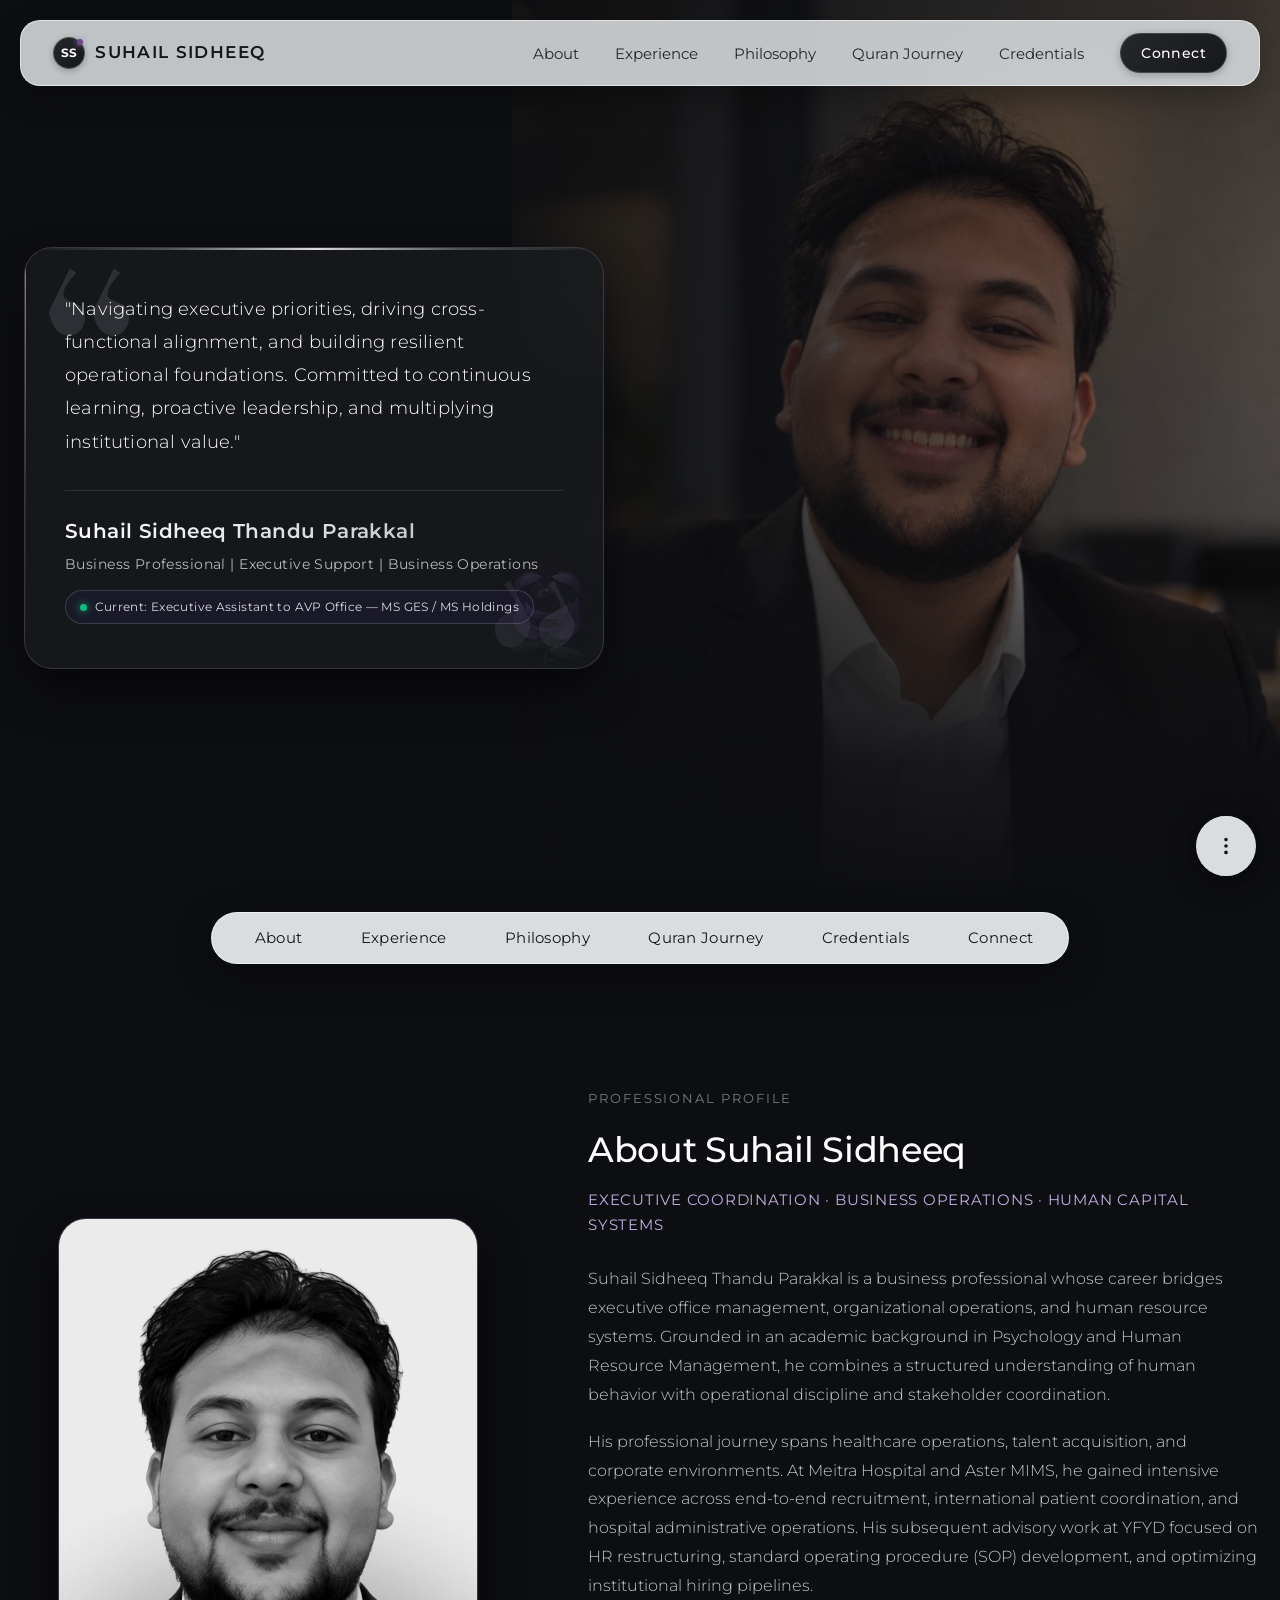
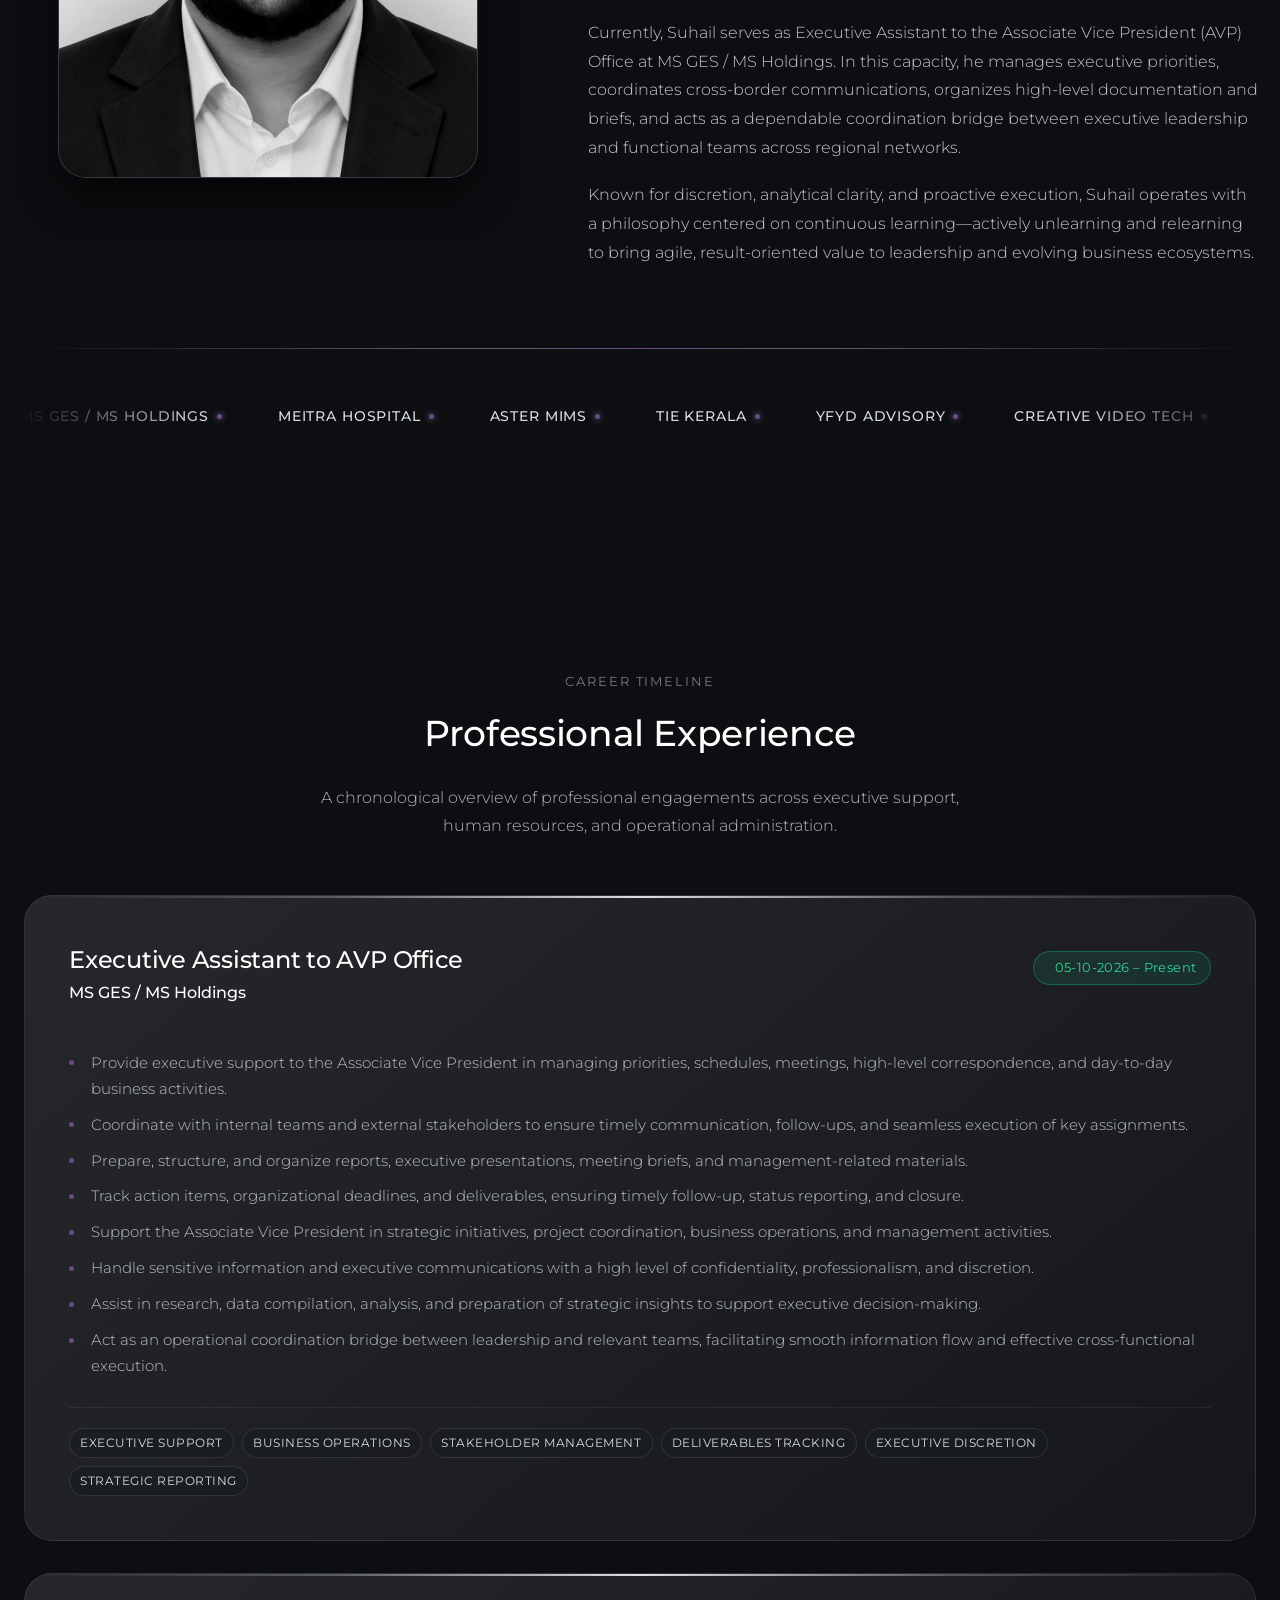
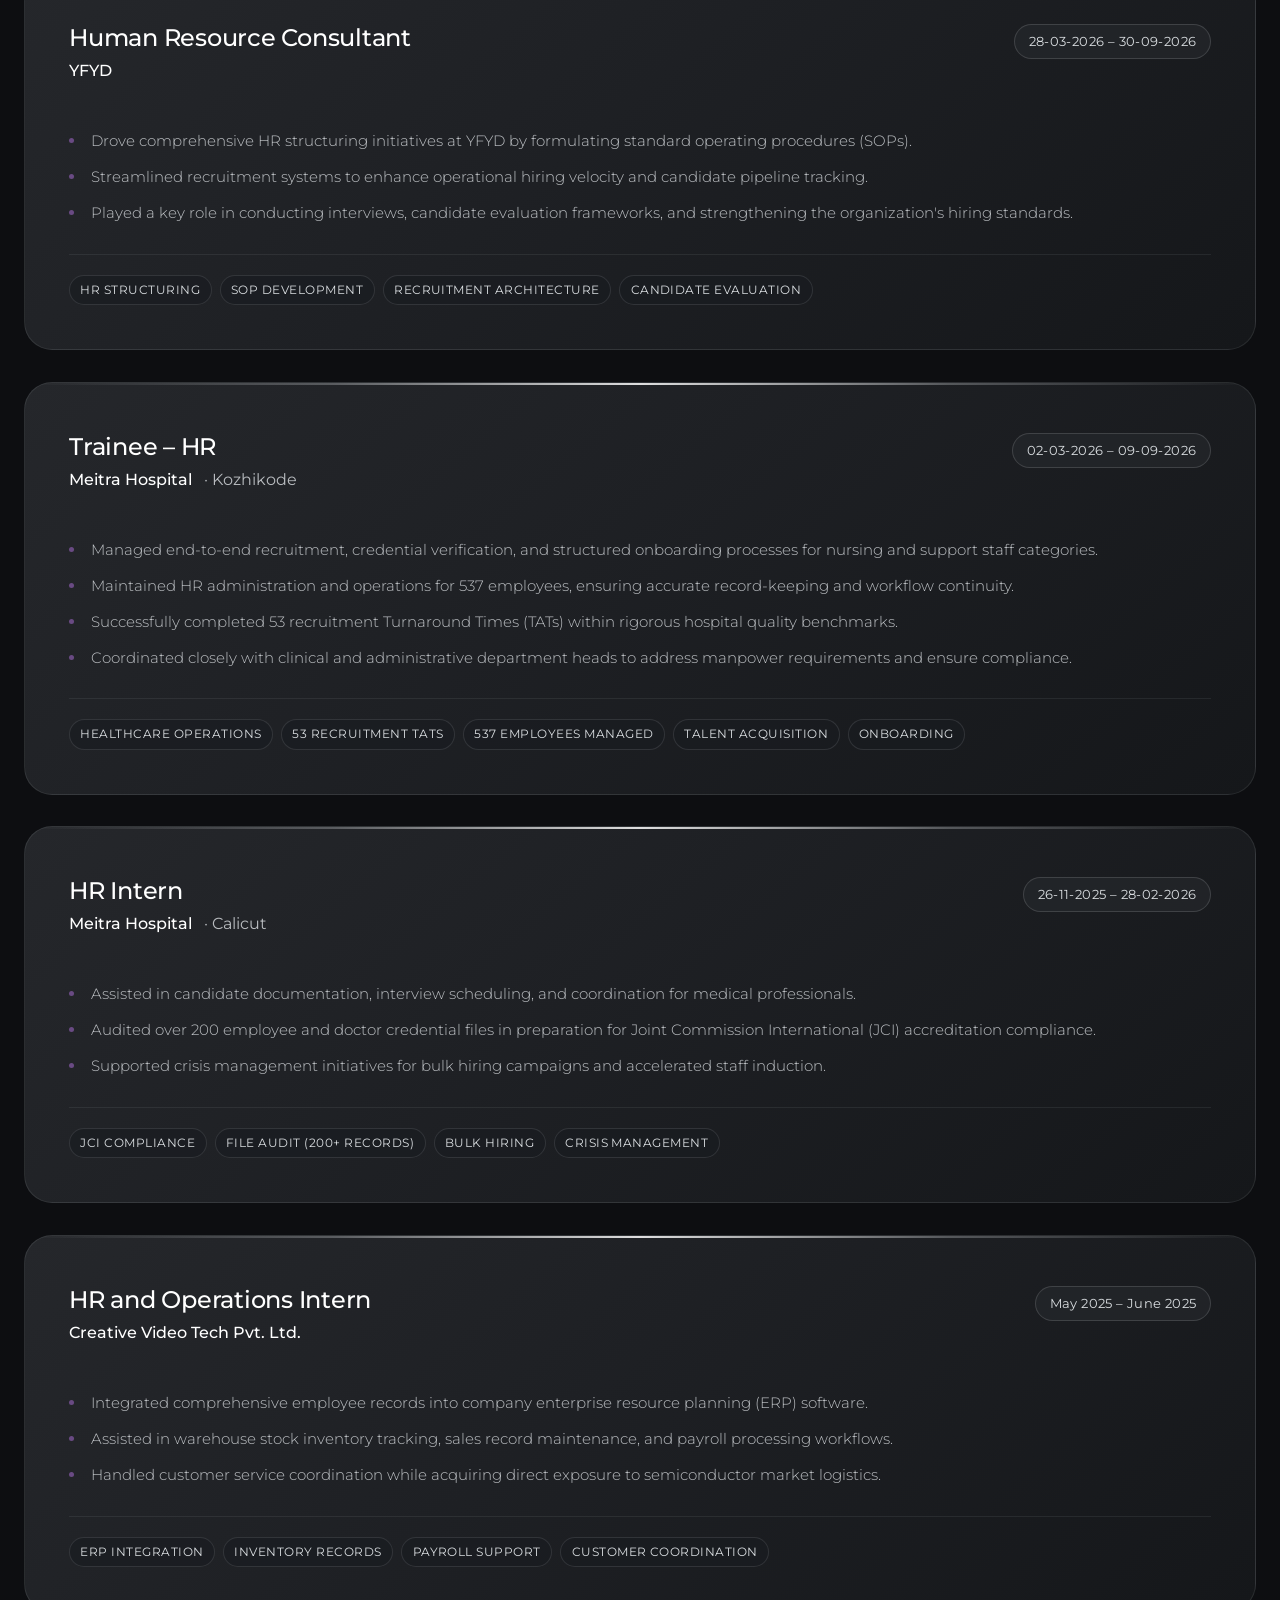
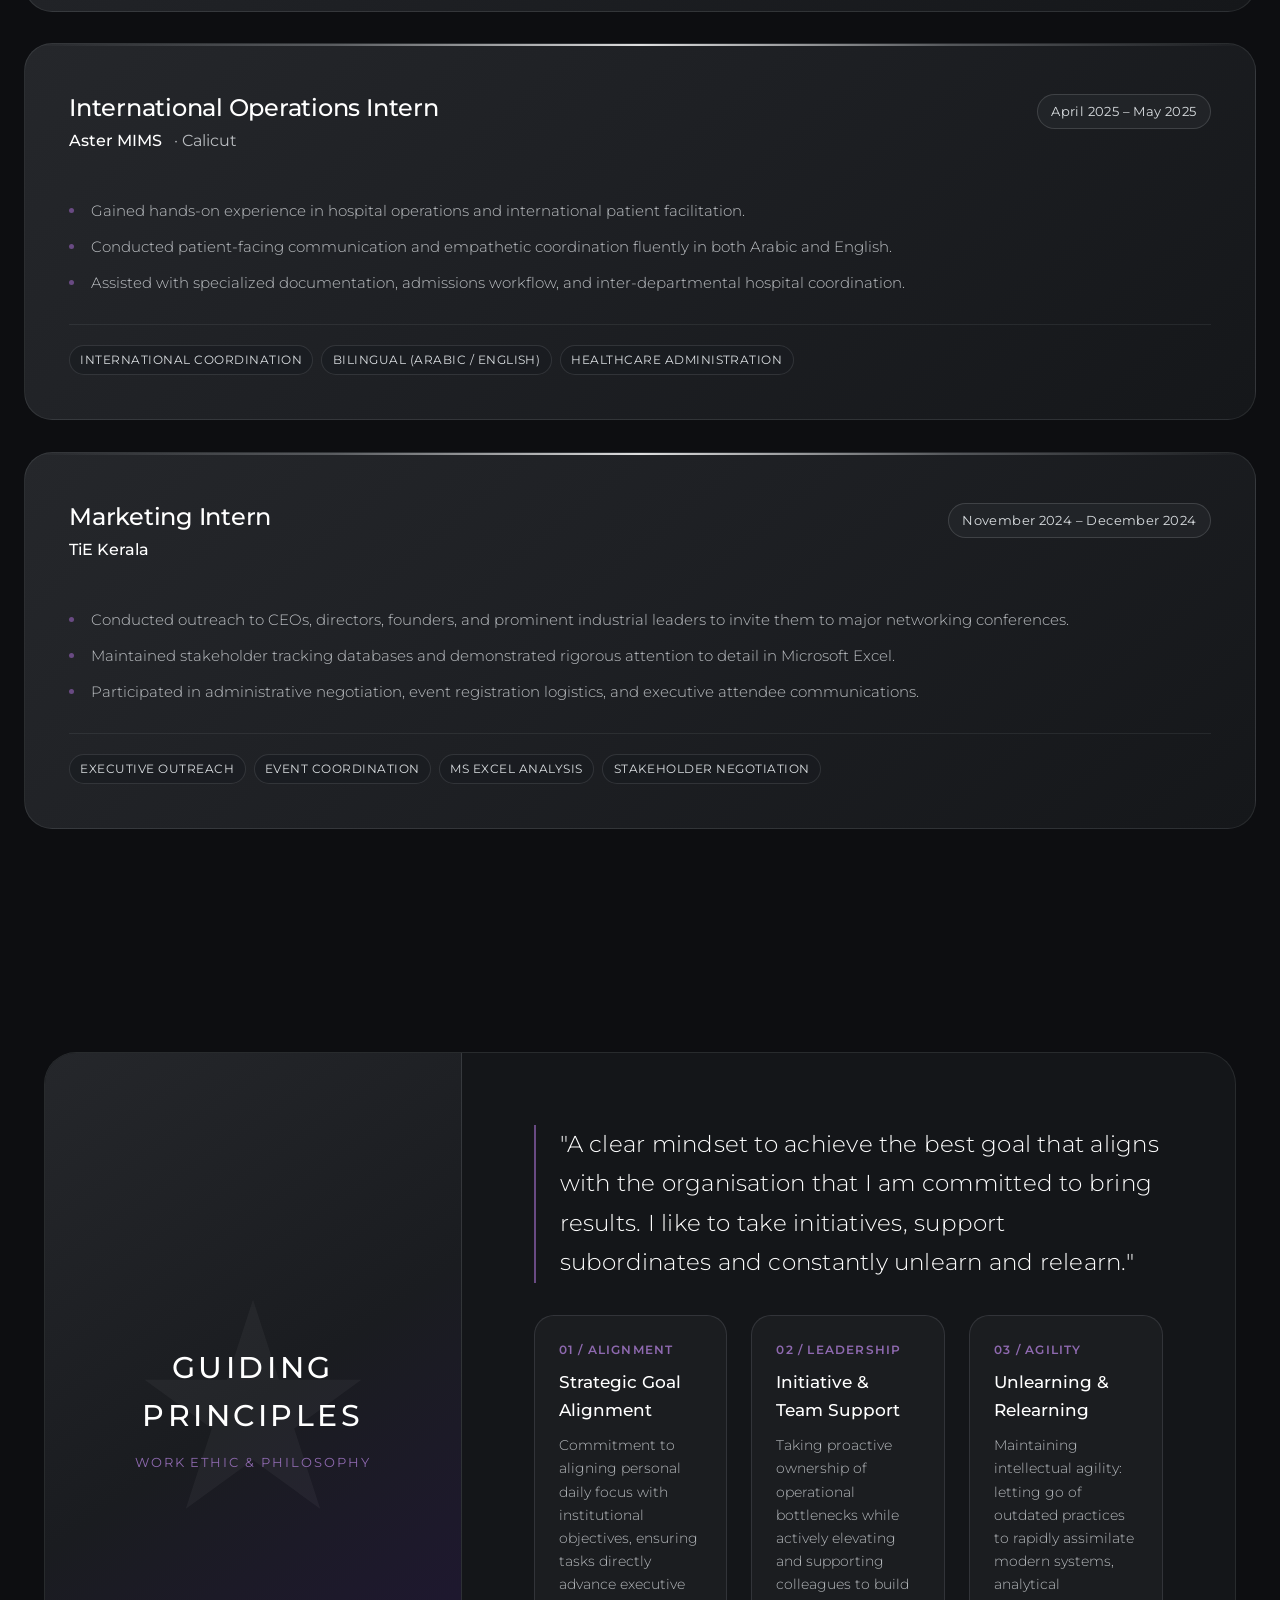
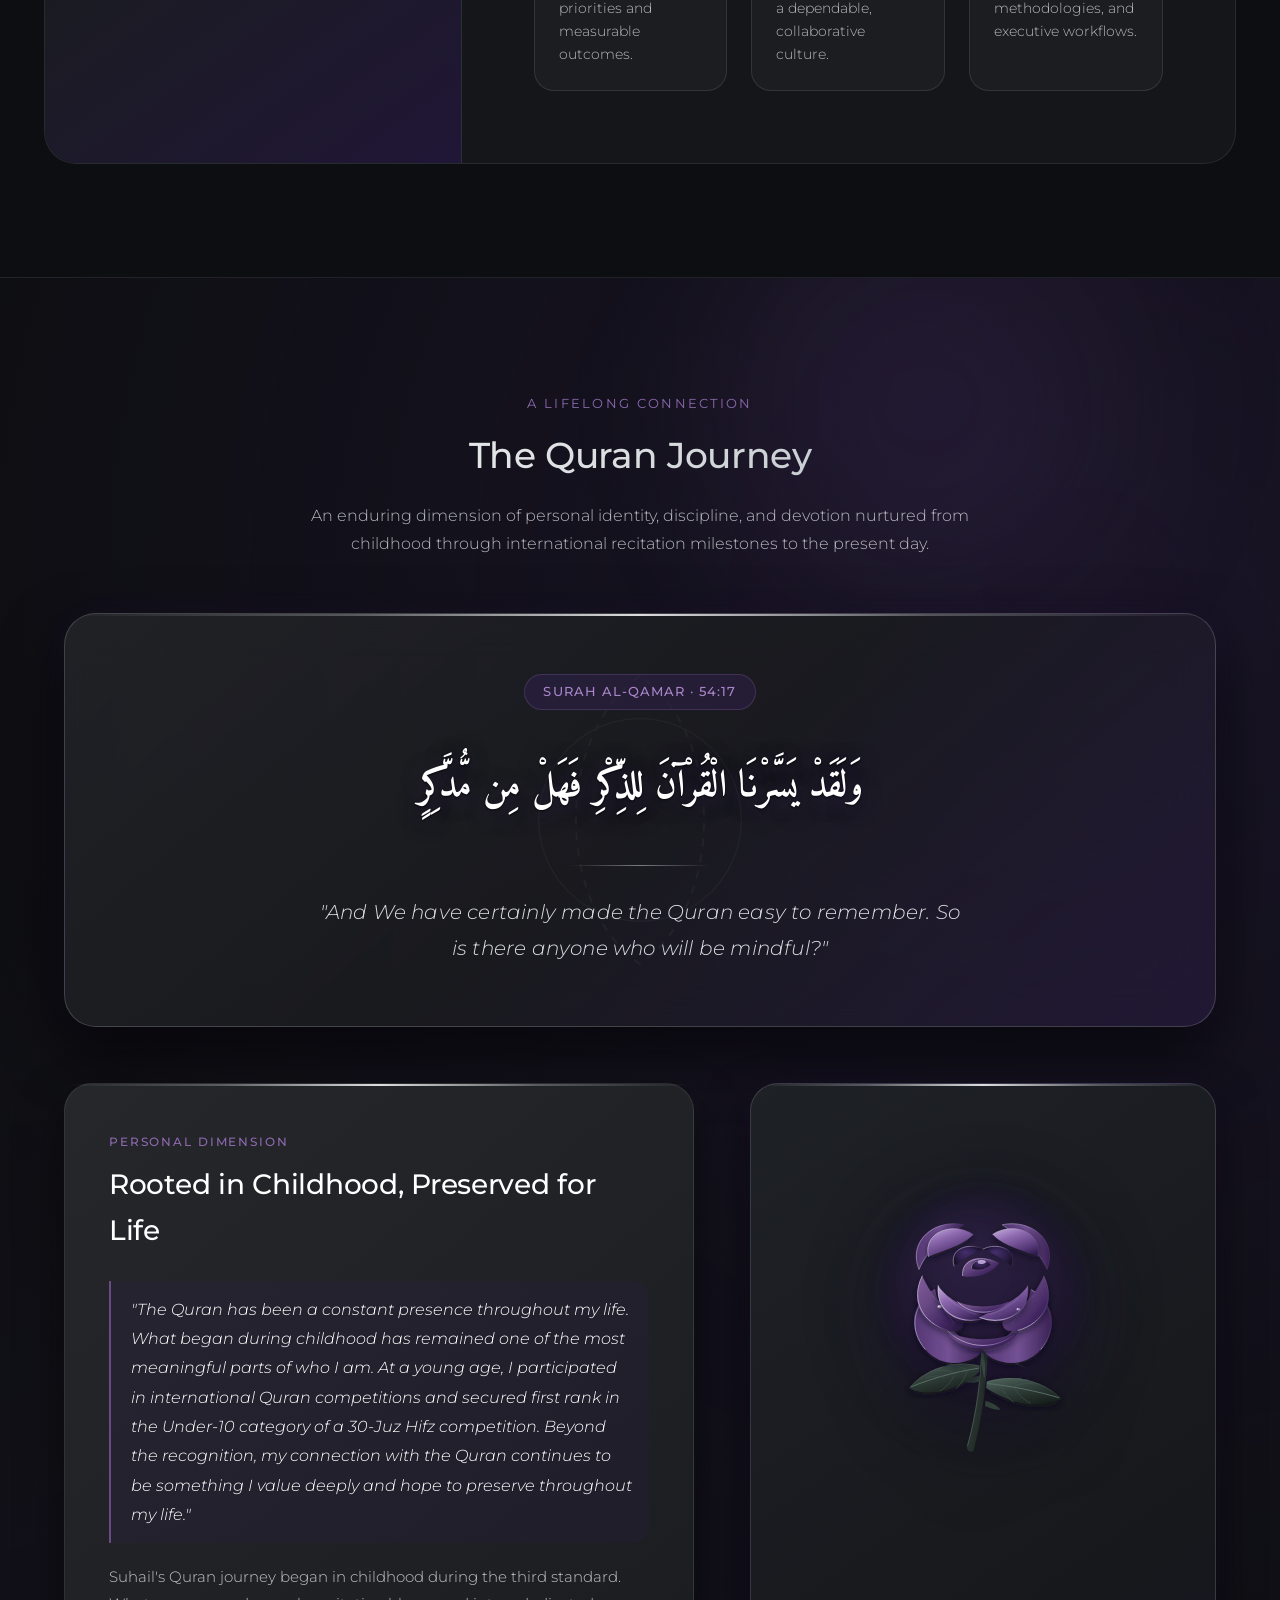
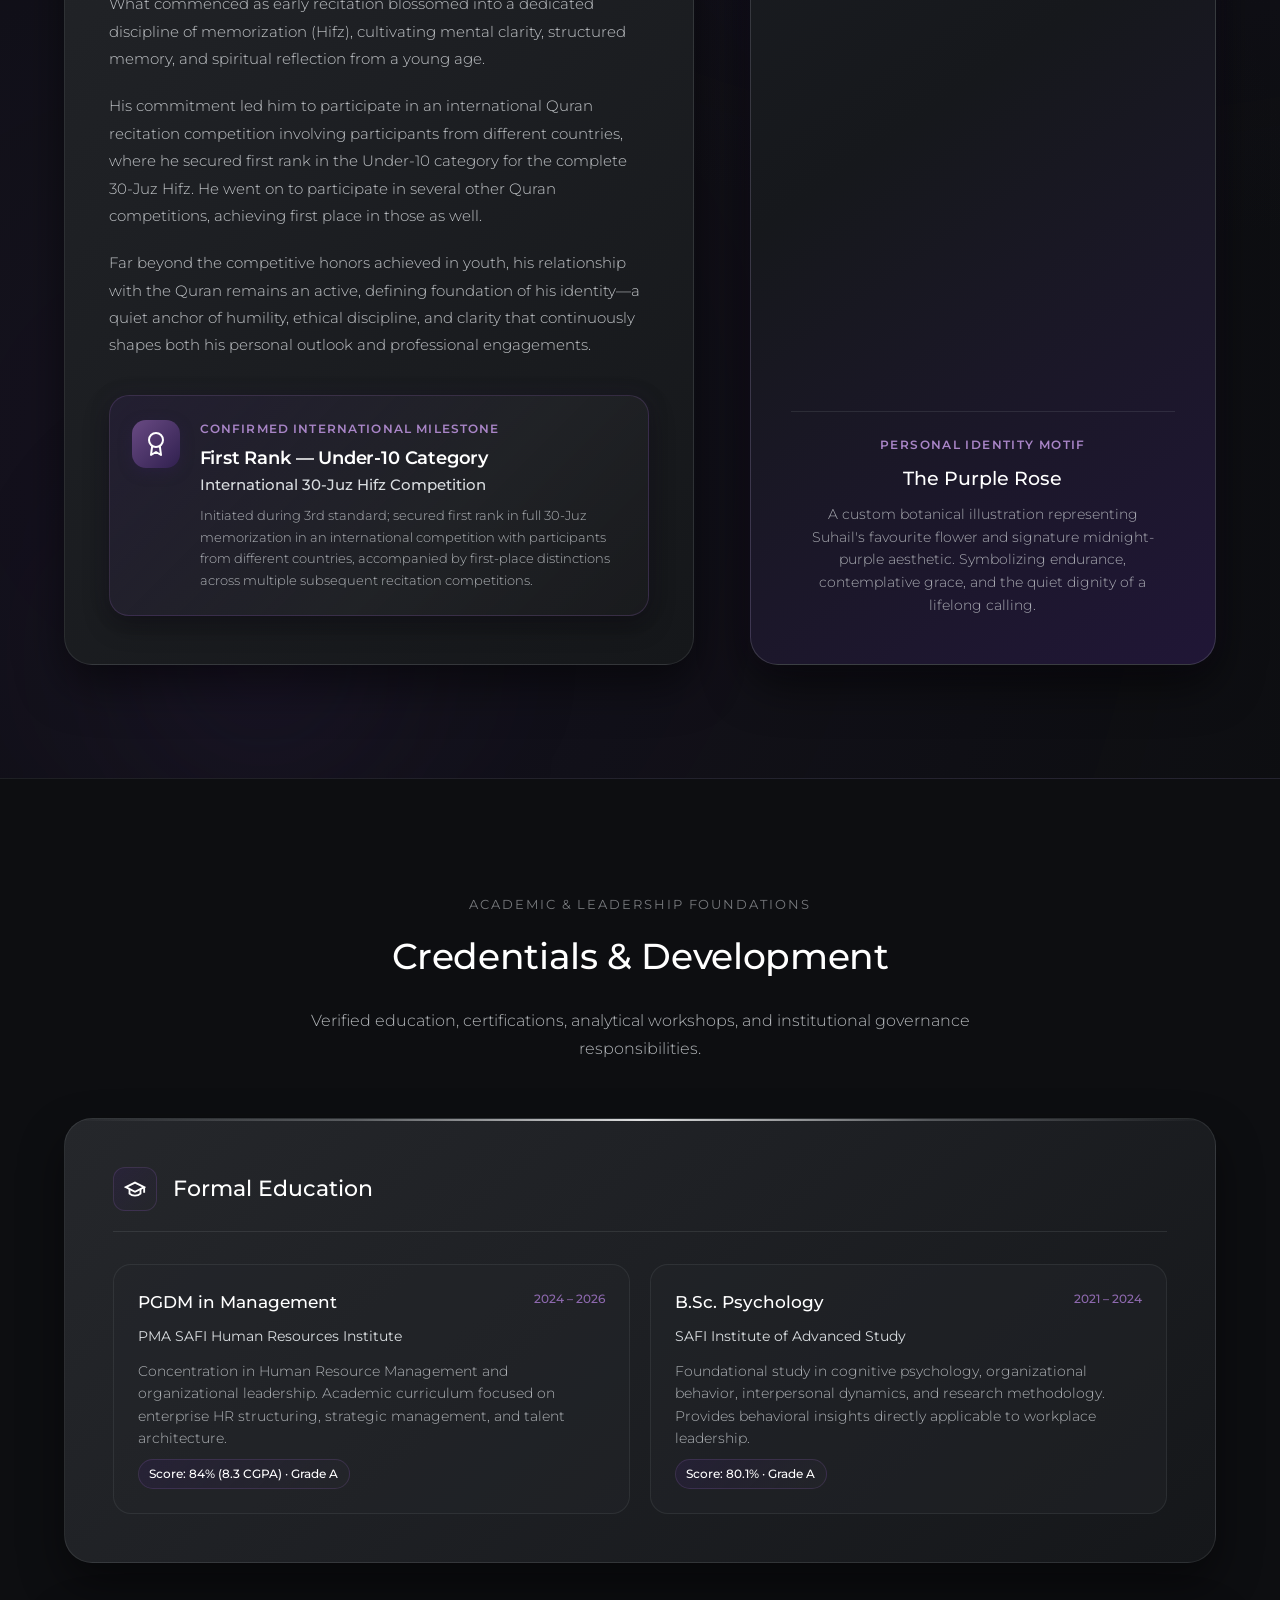
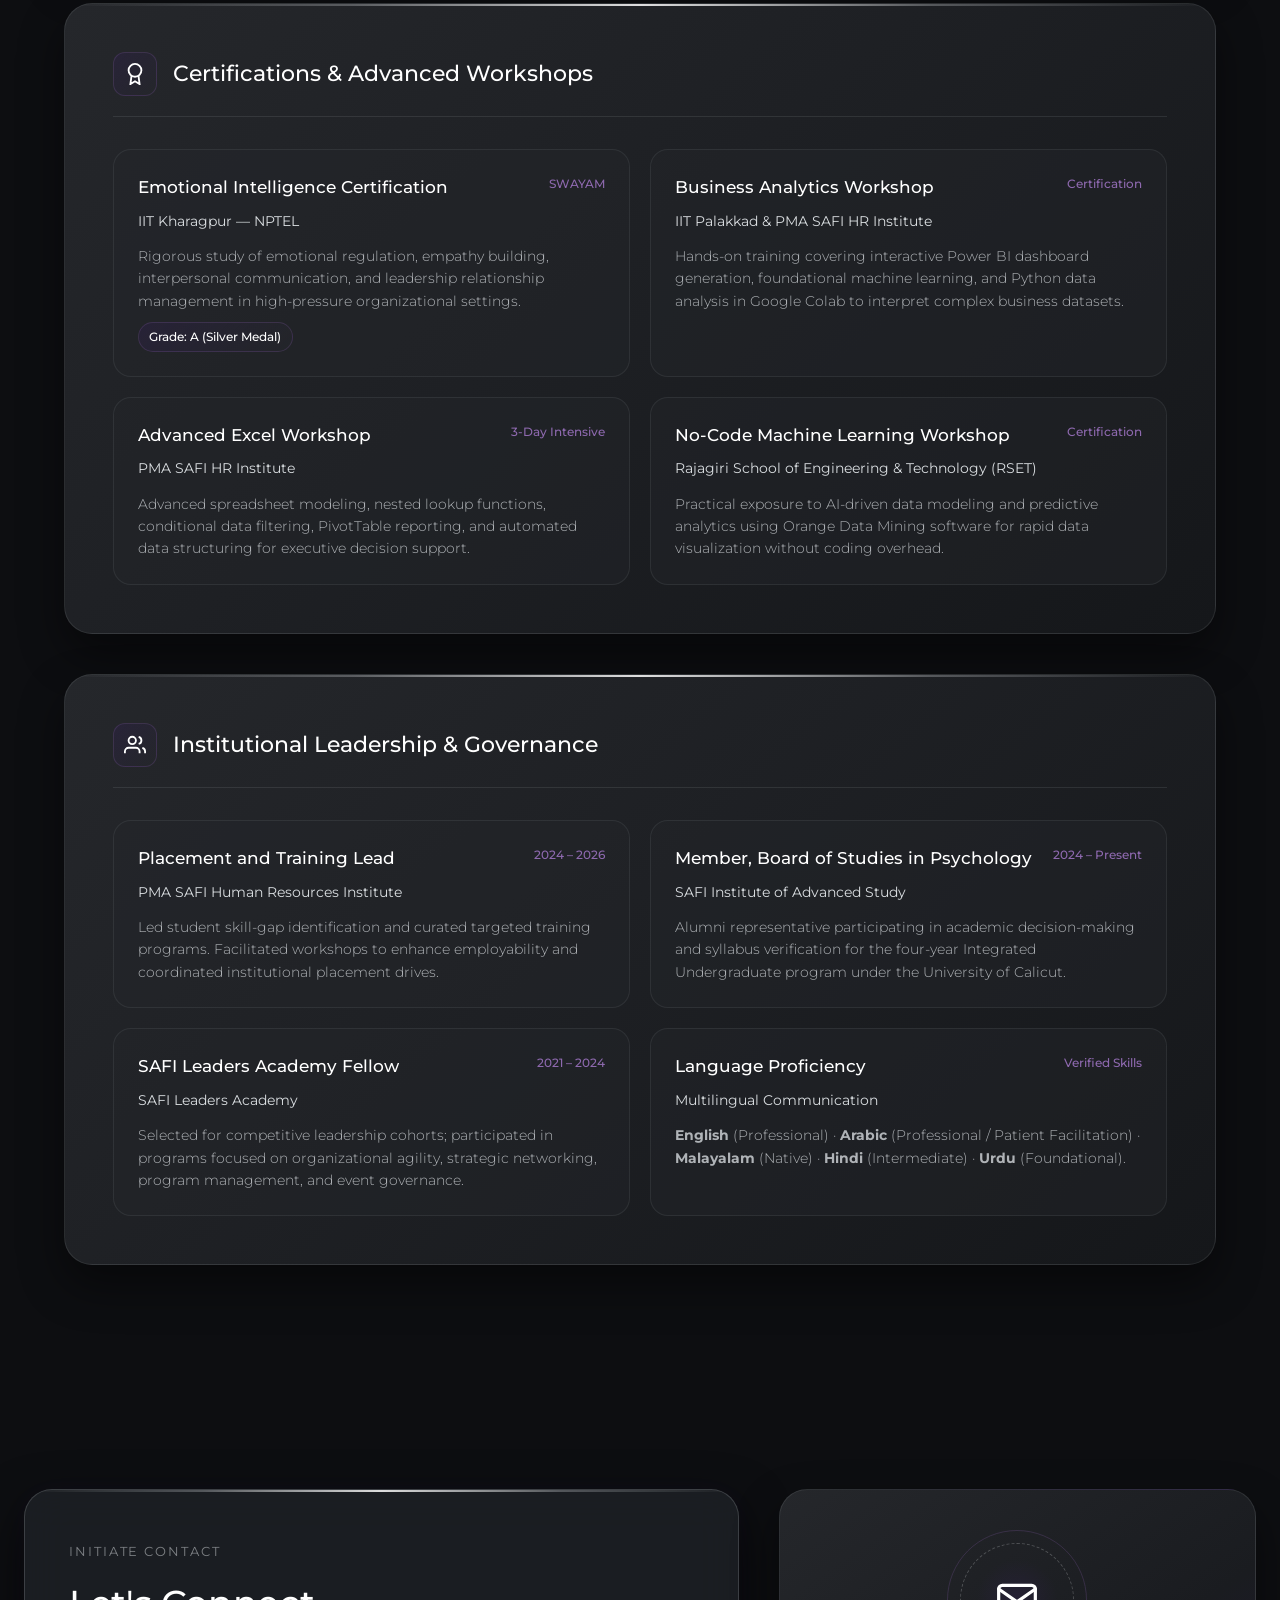
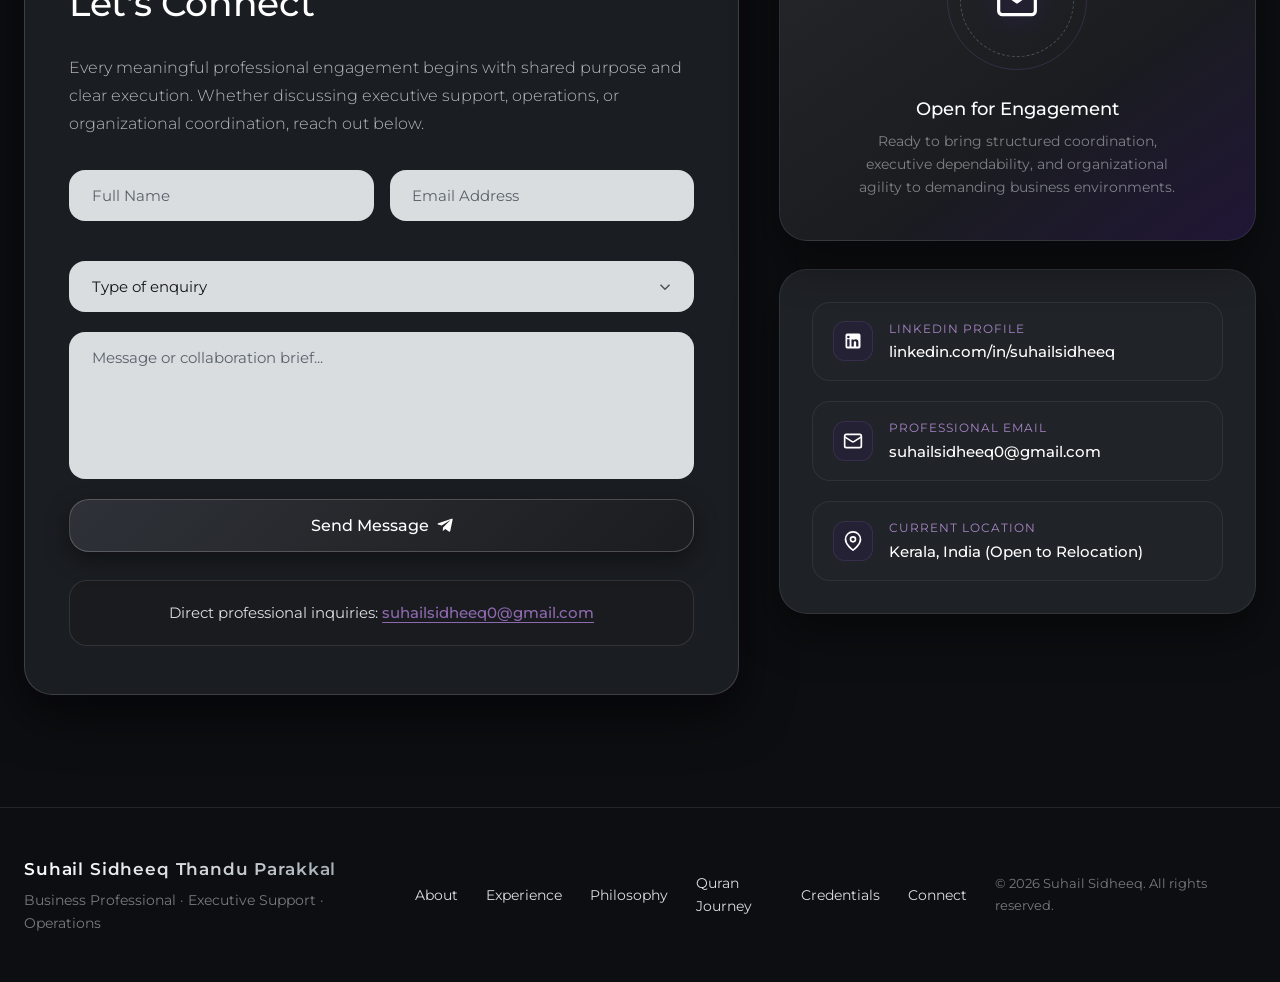
==== commit 2d906269: "feat: add personal Quran Journey section and custom purple rose botanical illustration" ====
--- a/index.html
+++ b/index.html
@@ -16,10 +16,10 @@
   <meta property="og:type" content="website">
   <meta property="og:image" content="assets/images/suhail-hero.jpg">
   
-  <!-- Google Fonts: Montserrat (matching reference editorial typography) -->
+  <!-- Google Fonts: Montserrat & Amiri (for authentic Quranic Arabic Calligraphy) -->
   <link rel="preconnect" href="https://fonts.googleapis.com">
   <link rel="preconnect" href="https://fonts.gstatic.com" crossorigin>
-  <link href="https://fonts.googleapis.com/css2?family=Montserrat:ital,wght@0,300;0,400;0,500;0,600;0,700;1,300;1,400&display=swap" rel="stylesheet">
+  <link href="https://fonts.googleapis.com/css2?family=Amiri:ital,wght@0,400;0,700;1,400&family=Montserrat:ital,wght@0,300;0,400;0,500;0,600;0,700;1,300;1,400&display=swap" rel="stylesheet">
   
   <!-- Favicon SVG -->
   <link rel="icon" type="image/svg+xml" href="data:image/svg+xml,%3Csvg xmlns='http://www.w3.org/2000/svg' viewBox='0 0 32 32'%3E%3Ccircle cx='16' cy='16' r='16' fill='%23000000'/%3E%3Ctext x='16' y='21' font-size='13' font-family='sans-serif' font-weight='700' fill='%23ffffff' text-anchor='middle'%3ESS%3C/text%3E%3C/svg%3E">
@@ -46,6 +46,7 @@
           <a href="#about" class="header-link">About</a>
           <a href="#experience" class="header-link">Experience</a>
           <a href="#philosophy" class="header-link">Philosophy</a>
+          <a href="#quran" class="header-link">Quran Journey</a>
           <a href="#credentials" class="header-link">Credentials</a>
           <a href="#connect" class="header-cta-btn">Connect</a>
         </nav>
@@ -64,11 +65,11 @@
   <!-- Mobile Drawer Menu -->
   <aside class="mobile-drawer" role="dialog" aria-modal="true" aria-label="Mobile Navigation Drawer">
     <div class="mobile-drawer-header">
-      <div class="brand-monogram" style="color: #ffffff;">
-        <span class="monogram-badge" style="background: #ffffff; color: #000000;">SS</span>
+      <div class="brand-monogram">
+        <span class="monogram-badge">SS</span>
         <span>Suhail Sidheeq</span>
       </div>
-      <button class="mobile-drawer-close" aria-label="Close mobile menu" style="color: #ffffff; background: none; border: none; font-size: 1.5rem; cursor: pointer;">
+      <button class="mobile-drawer-close" aria-label="Close mobile menu">
         <svg width="24" height="24" viewBox="0 0 24 24" fill="none" stroke="currentColor" stroke-width="2" stroke-linecap="round" stroke-linejoin="round">
           <line x1="18" y1="6" x2="6" y2="18"></line>
           <line x1="6" y1="6" x2="18" y2="18"></line>
@@ -80,6 +81,7 @@
       <a href="#about" class="mobile-drawer-link">About</a>
       <a href="#experience" class="mobile-drawer-link">Experience</a>
       <a href="#philosophy" class="mobile-drawer-link">Philosophy</a>
+      <a href="#quran" class="mobile-drawer-link">Quran Journey</a>
       <a href="#credentials" class="mobile-drawer-link">Credentials</a>
       <a href="#connect" class="mobile-drawer-link">Connect</a>
     </nav>
@@ -124,6 +126,11 @@
                 <span>Current: Executive Assistant to AVP Office — MS GES / MS Holdings</span>
               </div>
             </div>
+          </div>
+
+          <!-- Subtle Botanical Purple Rose Signature Motif -->
+          <div class="hero-rose-accent" aria-hidden="true">
+            <img src="assets/images/purple-rose.svg" alt="" class="hero-rose-img" loading="eager">
           </div>
         </div>
       </div>
@@ -164,6 +171,15 @@
         <span>Philosophy</span>
       </button>
 
+      <button class="subnav-btn" data-target="quran" role="tab" aria-selected="false" aria-controls="quran">
+        <span class="btn-icon-wrap">
+          <svg width="14" height="14" viewBox="0 0 24 24" fill="currentColor">
+            <path d="M12 4.5C10.2 3.2 7.7 2.5 5 2.5 3.3 2.5 1.7 2.8 1 3.2v14.6c.7-.4 2.3-.8 4-.8 2.7 0 5.2.7 7 2 1.8-1.3 4.3-2 7-2 1.7 0 3.3.4 4 .8V3.2c-.7-.4-2.3-.8-4-.8-2.7 0-5.2.7-7 2zm0 13c-1.8-1.1-4.1-1.7-6.5-1.7-1.4 0-2.6.2-3.5.5V5.2c.9-.3 2.1-.5 3.5-.5 2.4 0 4.7.6 6.5 1.7v11.1zm2 0V6.4c1.8-1.1 4.1-1.7 6.5-1.7 1.4 0 2.6.2 3.5.5v11.1c-.9-.3-2.1-.5-3.5-.5-2.4 0-4.7.6-6.5 1.7z"/>
+          </svg>
+        </span>
+        <span>Quran Journey</span>
+      </button>
+
       <button class="subnav-btn" data-target="credentials" role="tab" aria-selected="false" aria-controls="credentials">
         <span class="btn-icon-wrap">
           <svg width="14" height="14" viewBox="0 0 24 24" fill="currentColor">
@@ -203,6 +219,9 @@
         </button>
         <button class="mobile-menu-item" data-target="philosophy" role="menuitem">
           <span class="menu-label">Philosophy</span>
+        </button>
+        <button class="mobile-menu-item" data-target="quran" role="menuitem">
+          <span class="menu-label">Quran Journey</span>
         </button>
         <button class="mobile-menu-item" data-target="credentials" role="menuitem">
           <span class="menu-label">Credentials</span>
@@ -551,6 +570,123 @@
   </section>
 
   <!-- =========================================================================
+       Quran Journey Section (A Lifelong Connection)
+       ========================================================================= -->
+  <section id="quran" class="portfolio-section quran-section" aria-labelledby="quran-heading">
+    <!-- Atmospheric ambient background gradients (Midnight Purple & Chrome Black) -->
+    <div class="quran-ambient-glow quran-glow-top" aria-hidden="true"></div>
+    <div class="quran-ambient-glow quran-glow-bottom" aria-hidden="true"></div>
+
+    <div class="container quran-container">
+      
+      <!-- Section Editorial Header -->
+      <div class="quran-header reveal">
+        <span class="section-eyebrow quran-eyebrow">A Lifelong Connection</span>
+        <h2 id="quran-heading" class="section-title quran-title">The Quran Journey</h2>
+        <p class="section-description quran-intro-desc">
+          An enduring dimension of personal identity, discipline, and devotion nurtured from childhood through international recitation milestones to the present day.
+        </p>
+      </div>
+
+      <!-- Centerpiece: Arabic Calligraphy Verse Card -->
+      <div class="quran-verse-card reveal delay-1">
+        <div class="verse-card-watermark" aria-hidden="true">
+          <svg viewBox="0 0 120 120" fill="none" stroke="currentColor">
+            <path d="M60 6 C28 28, 28 92, 60 114 C92 92, 92 28, 60 6 Z" stroke-width="0.75" stroke-dasharray="3 3" />
+            <circle cx="60" cy="60" r="38" stroke-width="0.5" />
+          </svg>
+        </div>
+
+        <div class="verse-content-wrap">
+          <div class="verse-badge-row">
+            <span class="verse-quranic-badge">Surah Al-Qamar · 54:17</span>
+          </div>
+
+          <!-- Verified Arabic Text with Full Diacritics (Tashkeel) rendered in Amiri font -->
+          <div class="quran-arabic-display" lang="ar" dir="rtl">
+            وَلَقَدْ يَسَّرْنَا الْقُرْآنَ لِلذِّكْرِ فَهَلْ مِن مُّدَّكِرٍ
+          </div>
+
+          <div class="verse-divider-line" aria-hidden="true"></div>
+
+          <!-- Verified English Translation -->
+          <p class="quran-english-translation">
+            "And We have certainly made the Quran easy to remember. So is there anyone who will be mindful?"
+          </p>
+        </div>
+      </div>
+
+      <!-- Editorial Narrative & Illustrated Purple Rose Presentation -->
+      <div class="quran-editorial-grid">
+        
+        <!-- Left Column: Personal Narrative & Confirmed Achievement -->
+        <div class="quran-narrative-col reveal delay-2">
+          <div class="quran-narrative-card">
+            <span class="quran-narrative-eyebrow">Personal Dimension</span>
+            <h3 class="quran-narrative-heading">Rooted in Childhood, Preserved for Life</h3>
+            
+            <div class="quran-narrative-paragraphs">
+              <blockquote class="quran-quote-lead">
+                "The Quran has been a constant presence throughout my life. What began during childhood has remained one of the most meaningful parts of who I am. At a young age, I participated in international Quran competitions and secured first rank in the Under-10 category of a 30-Juz Hifz competition. Beyond the recognition, my connection with the Quran continues to be something I value deeply and hope to preserve throughout my life."
+              </blockquote>
+              <p>
+                Suhail's Quran journey began in childhood during the third standard. What commenced as early recitation blossomed into a dedicated discipline of memorization (Hifz), cultivating mental clarity, structured memory, and spiritual reflection from a young age.
+              </p>
+              <p>
+                His commitment led him to participate in an international Quran recitation competition involving participants from different countries, where he secured first rank in the Under-10 category for the complete 30-Juz Hifz. He went on to participate in several other Quran competitions, achieving first place in those as well.
+              </p>
+              <p>
+                Far beyond the competitive honors achieved in youth, his relationship with the Quran remains an active, defining foundation of his identity—a quiet anchor of humility, ethical discipline, and clarity that continuously shapes both his personal outlook and professional engagements.
+              </p>
+            </div>
+
+            <!-- Confirmed Milestone Card -->
+            <div class="quran-achievement-card">
+              <div class="achievement-icon-box">
+                <svg width="24" height="24" viewBox="0 0 24 24" fill="none" stroke="currentColor" stroke-width="2" stroke-linecap="round" stroke-linejoin="round">
+                  <circle cx="12" cy="8" r="7"></circle>
+                  <polyline points="8.21 13.89 7 23 12 20 17 23 15.79 13.88"></polyline>
+                </svg>
+              </div>
+              <div class="achievement-text">
+                <span class="achievement-tag">Confirmed International Milestone</span>
+                <h4 class="achievement-title">First Rank — Under-10 Category</h4>
+                <p class="achievement-subtitle">International 30-Juz Hifz Competition</p>
+                <p class="achievement-details">
+                  Initiated during 3rd standard; secured first rank in full 30-Juz memorization in an international competition with participants from different countries, accompanied by first-place distinctions across multiple subsequent recitation competitions.
+                </p>
+              </div>
+            </div>
+
+          </div>
+        </div>
+
+        <!-- Right Column: Illustrated Purple Rose Showcase -->
+        <div class="quran-rose-col reveal delay-3">
+          <div class="quran-rose-card">
+            
+            <div class="rose-art-frame">
+              <img src="assets/images/purple-rose.svg" alt="Botanical Illustration of a Purple Rose" class="quran-rose-artwork" loading="lazy">
+              <div class="rose-glow-accent" aria-hidden="true"></div>
+            </div>
+
+            <div class="rose-card-footer">
+              <div class="rose-card-badge">Personal Identity Motif</div>
+              <h4 class="rose-card-title">The Purple Rose</h4>
+              <p class="rose-card-description">
+                A custom botanical illustration representing Suhail's favourite flower and signature midnight-purple aesthetic. Symbolizing endurance, contemplative grace, and the quiet dignity of a lifelong calling.
+              </p>
+            </div>
+
+          </div>
+        </div>
+
+      </div>
+
+    </div>
+  </section>
+
+  <!-- =========================================================================
        Professional Development & Credentials Section (Media Adaptation)
        ========================================================================= -->
   <section id="credentials" class="portfolio-section" aria-labelledby="credentials-heading">
@@ -869,6 +1005,7 @@
         <a href="#about">About</a>
         <a href="#experience">Experience</a>
         <a href="#philosophy">Philosophy</a>
+        <a href="#quran">Quran Journey</a>
         <a href="#credentials">Credentials</a>
         <a href="#connect">Connect</a>
       </nav>
@@ -915,6 +1052,13 @@
           <span class="speed-dial-tooltip">Philosophy</span>
         </button>
 
+        <button class="speed-dial-item" data-target="quran" role="menuitem" aria-label="Jump to Quran Journey Section">
+          <svg width="18" height="18" viewBox="0 0 24 24" fill="currentColor">
+            <path d="M12 4.5C10.2 3.2 7.7 2.5 5 2.5 3.3 2.5 1.7 2.8 1 3.2v14.6c.7-.4 2.3-.8 4-.8 2.7 0 5.2.7 7 2 1.8-1.3 4.3-2 7-2 1.7 0 3.3.4 4 .8V3.2c-.7-.4-2.3-.8-4-.8-2.7 0-5.2.7-7 2zm0 13c-1.8-1.1-4.1-1.7-6.5-1.7-1.4 0-2.6.2-3.5.5V5.2c.9-.3 2.1-.5 3.5-.5 2.4 0 4.7.6 6.5 1.7v11.1zm2 0V6.4c1.8-1.1 4.1-1.7 6.5-1.7 1.4 0 2.6.2 3.5.5v11.1c-.9-.3-2.1-.5-3.5-.5-2.4 0-4.7.6-6.5 1.7z"/>
+          </svg>
+          <span class="speed-dial-tooltip">Quran Journey</span>
+        </button>
+
         <button class="speed-dial-item" data-target="credentials" role="menuitem" aria-label="Jump to Credentials Section">
           <svg width="18" height="18" viewBox="0 0 24 24" fill="currentColor">
             <path d="M12 2L1 7l11 5 9-4.09V17h2V7L12 2zm0 8.18L4.27 7 12 3.82 19.73 7 12 10.18zM4 10.74v5.52c0 2.21 3.58 4 8 4s8-1.79 8-4v-5.52l-8 3.64-8-3.64z"/>
--- a/css/style.css
+++ b/css/style.css
@@ -1,36 +1,79 @@
 /* ==========================================================================
    Suhail Sidheeq — Personal Portfolio
+   Refined Visual Identity: Cloud Grey, Chrome Black & Midnight Purple
    Design Reference: MS Holdings Founder Page (ms.holdings/founder)
-   Vanilla CSS — Modern, Editorial, Dark Aesthetic
+   Vanilla CSS — Modern, Editorial, Refined Aesthetic
    ========================================================================== */
 
-/* --- CSS Variables & Design Tokens --- */
+/* --- Central CSS Variables & Design Tokens --- */
 :root {
-  --bg-primary: #000000;
-  --bg-secondary: #0a0a0a;
-  --bg-card: #111111;
-  --bg-card-gradient: linear-gradient(120deg, #111111 0%, #131313 40%, #161616 100%);
-  --bg-card-subtle: #161616;
-  --bg-pill: #ffffff;
-  --bg-pill-active: linear-gradient(90deg, rgba(92, 92, 92, 0.28) 0%, rgba(92, 92, 92, 0.1) 60%, rgba(255, 255, 255, 0.95) 100%);
-  
-  --text-primary: #ffffff;
-  --text-secondary: rgba(255, 255, 255, 0.72);
-  --text-muted: rgba(255, 255, 255, 0.48);
-  --text-dark: #111111;
-  --text-dark-muted: #555555;
-  
-  --border-subtle: rgba(255, 255, 255, 0.1);
-  --border-light: rgba(255, 255, 255, 0.18);
-  --border-highlight: rgba(255, 255, 255, 0.45);
-  --border-pill: rgba(0, 0, 0, 0.08);
+  /* A. Cloud Grey Palette (Soft, atmospheric, sophisticated cool neutral) */
+  --cloud-grey-base: #D9DDE0;
+  --cloud-grey-light: #E8ECEF;
+  --cloud-grey-soft: #F1F4F6;
+  --cloud-grey-surface: rgba(217, 221, 224, 0.88);
+  --cloud-grey-muted: #B8C0C6;
+  --cloud-grey-border: rgba(217, 221, 224, 0.22);
+  --cloud-grey-border-light: rgba(217, 221, 224, 0.45);
+
+  /* B. Chrome Black Palette (Refined metallic blacks, restrained sheen) */
+  --chrome-black-deep: #0D0E11;
+  --chrome-black-base: #141619;
+  --chrome-black-surface: #1E2126;
+  --chrome-black-card: #25272B;
+  --chrome-black-elevated: #2E3238;
+  --chrome-metallic-sheen: linear-gradient(135deg, #32363D 0%, #25272B 50%, #1A1C20 100%);
+  --chrome-gradient-card: linear-gradient(140deg, #25272B 0%, #1E2024 45%, #15171A 100%);
+  --chrome-border-highlight: linear-gradient(90deg, transparent 0%, rgba(217, 221, 224, 0.3) 25%, rgba(255, 255, 255, 0.85) 50%, rgba(217, 221, 224, 0.3) 75%, transparent 100%);
+  --chrome-edge-highlight: linear-gradient(180deg, rgba(255, 255, 255, 0.55) 0%, rgba(217, 221, 224, 0.2) 60%, transparent 100%);
+  --chrome-text-sheen: linear-gradient(135deg, #FFFFFF 0%, #D9DDE0 50%, #A2ABB3 100%);
+
+  /* C. Midnight Purple (Deep, dark purple with blue undertone) */
+  --midnight-purple-deep: #160F26;
+  --midnight-purple-base: #30204F;
+  --midnight-purple-rich: #3D2963;
+  --midnight-purple-luminous: #4E347D;
+  --midnight-purple-glow: rgba(48, 32, 79, 0.35);
+  --midnight-purple-accent-bg: rgba(48, 32, 79, 0.18);
+  --midnight-purple-border: rgba(78, 52, 125, 0.35);
+
+  /* D. Purple Rose & Complementary Accents */
+  --rose-accent-base: #694A83;
+  --rose-accent-light: #8E69AF;
+  --rose-accent-soft: #A985C7;
+  --rose-accent-deep: #4D3363;
+  --rose-accent-glow: rgba(105, 74, 131, 0.28);
+
+  /* Semantic UI Tokens mapped to cohesive palette */
+  --bg-primary: var(--chrome-black-deep);
+  --bg-secondary: var(--chrome-black-base);
+  --bg-card: var(--chrome-black-surface);
+  --bg-card-gradient: var(--chrome-gradient-card);
+  --bg-card-subtle: #191B1F;
+  --bg-pill: var(--cloud-grey-base);
+  --bg-pill-active: linear-gradient(90deg, rgba(48, 32, 79, 0.16) 0%, rgba(37, 39, 43, 0.1) 60%, rgba(255, 255, 255, 0.95) 100%);
+
+  --text-primary: #FFFFFF;
+  --text-cloud: var(--cloud-grey-base);
+  --text-secondary: rgba(217, 221, 224, 0.82);
+  --text-muted: rgba(217, 221, 224, 0.52);
+  --text-purple-highlight: #C5AEE3;
+  --text-dark: #141619;
+  --text-dark-muted: #4B5158;
+
+  --border-subtle: rgba(217, 221, 224, 0.1);
+  --border-light: rgba(217, 221, 224, 0.18);
+  --border-highlight: rgba(217, 221, 224, 0.5);
+  --border-chrome: rgba(255, 255, 255, 0.22);
+  --border-pill: rgba(37, 39, 43, 0.12);
 
   --font-sans: 'Montserrat', -apple-system, BlinkMacSystemFont, "Segoe UI", Roboto, sans-serif;
-  
+  --font-arabic: 'Amiri', 'Traditional Arabic', 'Scheherazade New', serif;
+
   --transition-fast: 0.2s cubic-bezier(0.4, 0, 0.2, 1);
   --transition-normal: 0.35s cubic-bezier(0.4, 0, 0.2, 1);
   --transition-smooth: 0.6s cubic-bezier(0.16, 1, 0.3, 1);
-  
+
   --container-max-w: 1280px;
   --header-height: 76px;
 }
@@ -50,6 +93,7 @@
   font-size: 16px;
   -webkit-font-smoothing: antialiased;
   -moz-osx-font-smoothing: grayscale;
+  overflow-x: hidden;
 }
 
 body {
@@ -125,7 +169,8 @@
 
 .header-pill {
   width: 100%;
-  background: #ffffff;
+  background: var(--cloud-grey-base);
+  border-bottom: 1px solid var(--border-pill);
   padding: 0.85rem 1.5rem;
   transition: all var(--transition-normal);
 }
@@ -135,11 +180,12 @@
     width: calc(100% - 40px);
     max-width: 1480px;
     margin: 0 auto;
-    background: rgba(247, 246, 246, 0.72);
-    border: 1.5px solid rgba(255, 255, 255, 0.4);
+    background: rgba(217, 221, 224, 0.88);
+    border: 1.5px solid rgba(255, 255, 255, 0.55);
     backdrop-filter: blur(20px);
     -webkit-backdrop-filter: blur(20px);
     border-radius: 20px;
+    box-shadow: 0 10px 30px rgba(0, 0, 0, 0.28);
     padding: 0.75rem 2rem;
   }
 }
@@ -154,11 +200,11 @@
 .brand-monogram {
   display: flex;
   align-items: center;
-  gap: 0.6rem;
+  gap: 0.65rem;
   font-size: 1.05rem;
   font-weight: 600;
   letter-spacing: 0.08em;
-  color: #000000;
+  color: var(--chrome-black-base);
   text-transform: uppercase;
 }
 
@@ -169,11 +215,26 @@
   width: 32px;
   height: 32px;
   border-radius: 50%;
-  background: #000000;
-  color: #ffffff;
+  background: linear-gradient(135deg, #25272B 0%, #141619 100%);
+  color: #FFFFFF;
+  border: 1px solid rgba(255, 255, 255, 0.22);
   font-size: 0.75rem;
   font-weight: 700;
   letter-spacing: 0.04em;
+  box-shadow: 0 2px 6px rgba(0, 0, 0, 0.25);
+  position: relative;
+}
+
+.brand-monogram .monogram-badge::after {
+  content: "";
+  position: absolute;
+  top: 1px;
+  right: 1px;
+  width: 6px;
+  height: 6px;
+  border-radius: 50%;
+  background: var(--rose-accent-base);
+  box-shadow: 0 0 6px var(--rose-accent-soft);
 }
 
 .header-nav {
@@ -191,30 +252,46 @@
 .header-link {
   font-size: 0.95rem;
   font-weight: 400;
-  color: #222222;
+  color: #25272B;
   position: relative;
   transition: color var(--transition-fast), font-weight var(--transition-fast);
 }
 
-.header-link:hover {
+.header-link:hover,
+.header-link.active {
   font-weight: 600;
-  color: #000000;
+  color: #111111;
+}
+
+.header-link.active::after {
+  content: "";
+  position: absolute;
+  bottom: -6px;
+  left: 0;
+  right: 0;
+  height: 2px;
+  background: var(--midnight-purple-base);
+  border-radius: 2px;
 }
 
 .header-cta-btn {
   font-size: 0.85rem;
   font-weight: 500;
-  color: #ffffff;
-  background: #000000;
+  color: #FFFFFF;
+  background: linear-gradient(135deg, #25272B 0%, #16181B 100%);
+  border: 1px solid rgba(255, 255, 255, 0.16);
   padding: 0.5rem 1.25rem;
   border-radius: 9999px;
   letter-spacing: 0.03em;
   transition: all var(--transition-fast);
+  box-shadow: 0 2px 8px rgba(0, 0, 0, 0.25);
 }
 
 .header-cta-btn:hover {
-  background: #2a2a2a;
+  background: linear-gradient(135deg, #30204F 0%, #25272B 100%);
+  border-color: rgba(105, 74, 131, 0.45);
   transform: translateY(-1px);
+  box-shadow: 0 4px 14px rgba(48, 32, 79, 0.35);
 }
 
 .mobile-menu-btn {
@@ -223,7 +300,7 @@
   justify-content: center;
   width: 40px;
   height: 40px;
-  color: #000000;
+  color: var(--chrome-black-base);
   background: transparent;
 }
 
@@ -237,7 +314,7 @@
 .mobile-drawer {
   position: fixed;
   inset: 0;
-  background: rgba(0, 0, 0, 0.92);
+  background: rgba(13, 14, 17, 0.96);
   backdrop-filter: blur(25px);
   -webkit-backdrop-filter: blur(25px);
   z-index: 100;
@@ -245,11 +322,16 @@
   flex-direction: column;
   padding: 2rem 1.5rem;
   transform: translateX(100%);
-  transition: transform var(--transition-normal);
+  transition: transform var(--transition-normal), visibility var(--transition-normal);
+  border-left: 1px solid rgba(217, 221, 224, 0.12);
+  visibility: hidden;
+  pointer-events: none;
 }
 
 .mobile-drawer.open {
   transform: translateX(0);
+  visibility: visible;
+  pointer-events: auto;
 }
 
 .mobile-drawer-header {
@@ -257,6 +339,24 @@
   align-items: center;
   justify-content: space-between;
   margin-bottom: 3rem;
+}
+
+.mobile-drawer-header .brand-monogram {
+  color: #FFFFFF;
+}
+
+.mobile-drawer-header .monogram-badge {
+  background: var(--cloud-grey-base);
+  color: var(--chrome-black-base);
+}
+
+.mobile-drawer-close {
+  color: var(--cloud-grey-base);
+  background: none;
+  border: none;
+  font-size: 1.5rem;
+  cursor: pointer;
+  padding: 0.5rem;
 }
 
 .mobile-drawer-nav {
@@ -268,14 +368,15 @@
 .mobile-drawer-link {
   font-size: 1.4rem;
   font-weight: 400;
-  color: rgba(255, 255, 255, 0.85);
-  transition: color var(--transition-fast);
+  color: rgba(217, 221, 224, 0.85);
+  transition: color var(--transition-fast), transform var(--transition-fast);
 }
 
 .mobile-drawer-link:hover,
 .mobile-drawer-link.active {
-  color: #ffffff;
+  color: #FFFFFF;
   font-weight: 600;
+  transform: translateX(4px);
 }
 
 /* --- Hero Section --- */
@@ -284,7 +385,7 @@
   min-height: 100vh;
   width: 100%;
   overflow: hidden;
-  background-color: #000000;
+  background-color: var(--bg-primary);
   display: flex;
   align-items: center;
 }
@@ -313,11 +414,11 @@
   filter: contrast(1.08) brightness(0.88);
 }
 
-/* Soft dark vignettes and overlays mimicking MS Holdings founder hero */
+/* Metallic dark vignettes and layered overlays with subtle midnight-purple undertone */
 .hero-overlay-left {
   position: absolute;
   inset: 0;
-  background: linear-gradient(90deg, #000000 0%, #000000 35%, rgba(0, 0, 0, 0.75) 60%, rgba(0, 0, 0, 0.2) 100%);
+  background: linear-gradient(90deg, #0D0E11 0%, #0D0E11 35%, rgba(13, 14, 17, 0.8) 60%, rgba(13, 14, 17, 0.25) 100%);
   z-index: 2;
 }
 
@@ -326,8 +427,8 @@
   left: 0;
   right: 0;
   bottom: 0;
-  height: 35%;
-  background: linear-gradient(180deg, transparent 0%, rgba(0, 0, 0, 0.85) 60%, #000000 100%);
+  height: 38%;
+  background: linear-gradient(180deg, transparent 0%, rgba(13, 14, 17, 0.85) 60%, #0D0E11 100%);
   z-index: 3;
 }
 
@@ -352,29 +453,29 @@
   }
 }
 
-/* Frosted Quote Card (Signature Reference Component) */
+/* Frosted Chrome Glass Quote Card */
 .hero-quote-card {
   position: relative;
   max-width: 580px;
-  background: rgba(18, 18, 20, 0.65);
-  border: 1px solid rgba(255, 255, 255, 0.12);
+  background: rgba(26, 28, 33, 0.72);
+  border: 1px solid rgba(217, 221, 224, 0.16);
   backdrop-filter: blur(24px);
   -webkit-backdrop-filter: blur(24px);
   border-radius: 28px;
   padding: 2.75rem 2.5rem;
-  box-shadow: 0 25px 50px -12px rgba(0, 0, 0, 0.65);
+  box-shadow: 0 25px 50px -12px rgba(0, 0, 0, 0.75), 0 0 25px rgba(48, 32, 79, 0.15);
   overflow: hidden;
 }
 
-/* Highlight border along top & left edge */
+/* Chrome metallic highlight border along top edge */
 .hero-quote-card::before {
   content: "";
   position: absolute;
   top: 0;
   left: 0;
   right: 0;
-  height: 1px;
-  background: linear-gradient(90deg, rgba(255, 255, 255, 0.6) 0%, rgba(255, 255, 255, 0.1) 60%, transparent 100%);
+  height: 1.5px;
+  background: var(--chrome-border-highlight);
 }
 
 .hero-quote-card::after {
@@ -384,10 +485,10 @@
   left: 0;
   bottom: 0;
   width: 1px;
-  background: linear-gradient(180deg, rgba(255, 255, 255, 0.6) 0%, rgba(255, 255, 255, 0.1) 60%, transparent 100%);
-}
-
-/* Decorative Watermark Quotation SVGs */
+  background: linear-gradient(180deg, rgba(217, 221, 224, 0.6) 0%, rgba(217, 221, 224, 0.1) 60%, transparent 100%);
+}
+
+/* Decorative Watermark Quotation SVGs in refined Cloud Grey */
 .quote-watermark-top {
   position: absolute;
   top: 1.25rem;
@@ -395,7 +496,7 @@
   width: 80px;
   height: 68px;
   opacity: 0.12;
-  color: #ffffff;
+  color: var(--cloud-grey-base);
   pointer-events: none;
   z-index: 0;
 }
@@ -407,9 +508,33 @@
   width: 80px;
   height: 68px;
   opacity: 0.08;
-  color: #ffffff;
+  color: var(--cloud-grey-base);
   pointer-events: none;
   z-index: 0;
+}
+
+/* Subtle Botanical Purple Rose Signature Motif */
+.hero-rose-accent {
+  position: absolute;
+  bottom: -22px;
+  right: -22px;
+  width: 155px;
+  height: 155px;
+  opacity: 0.16;
+  pointer-events: none;
+  z-index: 1;
+  transition: opacity var(--transition-normal), transform var(--transition-normal);
+}
+
+.hero-rose-img {
+  width: 100%;
+  height: 100%;
+  object-fit: contain;
+}
+
+.hero-quote-card:hover .hero-rose-accent {
+  opacity: 0.28;
+  transform: rotate(4deg) scale(1.04);
 }
 
 .hero-quote-body {
@@ -421,7 +546,7 @@
   font-size: 1.05rem;
   font-weight: 300;
   line-height: 1.8;
-  color: #ffffff;
+  color: #FFFFFF;
   margin-bottom: 2rem;
   letter-spacing: 0.01em;
 }
@@ -436,7 +561,7 @@
   display: flex;
   flex-direction: column;
   gap: 0.35rem;
-  border-top: 1px solid rgba(255, 255, 255, 0.1);
+  border-top: 1px solid rgba(217, 221, 224, 0.12);
   padding-top: 1.5rem;
 }
 
@@ -444,14 +569,16 @@
   font-size: 1.25rem;
   font-weight: 600;
   letter-spacing: 0.02em;
-  color: #ffffff;
+  background: var(--chrome-text-sheen);
+  -webkit-background-clip: text;
+  -webkit-text-fill-color: transparent;
 }
 
 .hero-designation {
   font-size: 0.88rem;
   font-weight: 400;
   letter-spacing: 0.03em;
-  color: rgba(255, 255, 255, 0.72);
+  color: var(--text-secondary);
 }
 
 .hero-organization-badge {
@@ -460,12 +587,12 @@
   gap: 0.5rem;
   margin-top: 0.5rem;
   padding: 0.35rem 0.85rem;
-  background: rgba(255, 255, 255, 0.07);
-  border: 1px solid rgba(255, 255, 255, 0.12);
+  background: rgba(48, 32, 79, 0.24);
+  border: 1px solid rgba(217, 221, 224, 0.18);
   border-radius: 9999px;
   width: fit-content;
   font-size: 0.78rem;
-  color: rgba(255, 255, 255, 0.85);
+  color: var(--cloud-grey-base);
   letter-spacing: 0.03em;
 }
 
@@ -485,26 +612,26 @@
   display: flex;
   justify-content: center;
   padding: 0.75rem 1rem;
-  pointer-events: none; /* children have pointer-events auto */
+  pointer-events: none;
 }
 
 .subnav-pill-container {
   pointer-events: auto;
-  background: #ffffff;
+  background: var(--cloud-grey-base);
   border-radius: 9999px;
   padding: 0.45rem 0.6rem;
-  box-shadow: 0 8px 30px rgba(0, 0, 0, 0.35);
-  border: 1px solid rgba(0, 0, 0, 0.06);
-  display: flex;
-  align-items: center;
-  gap: 0.5rem;
+  box-shadow: 0 10px 35px rgba(0, 0, 0, 0.38);
+  border: 1.5px solid rgba(255, 255, 255, 0.55);
+  display: flex;
+  align-items: center;
+  gap: 0.4rem;
   transition: all var(--transition-normal);
 }
 
 @media (min-width: 1024px) {
   .subnav-pill-container {
     padding: 0.5rem 1rem;
-    gap: 1.25rem;
+    gap: 0.85rem;
   }
 }
 
@@ -514,7 +641,7 @@
   gap: 0.5rem;
   padding: 0.45rem 0.9rem;
   border-radius: 9999px;
-  color: #111111;
+  color: var(--chrome-black-base);
   font-size: 0.86rem;
   font-weight: 400;
   letter-spacing: 0.02em;
@@ -546,21 +673,21 @@
 
 .subnav-btn.active {
   background: var(--bg-pill-active);
-  color: #000000;
-  font-weight: 500;
-  box-shadow: 0 2px 8px rgba(0, 0, 0, 0.06);
+  color: var(--chrome-black-base);
+  font-weight: 600;
+  box-shadow: 0 2px 8px rgba(0, 0, 0, 0.08);
 }
 
 .subnav-btn.active .btn-icon-wrap {
   width: 24px;
   height: 24px;
   border-radius: 50%;
-  background: #ffffff;
-  color: #000000;
+  background: #FFFFFF;
+  color: var(--midnight-purple-base);
   opacity: 1;
   transform: scale(1);
   margin-right: 0.25rem;
-  box-shadow: 0 1px 4px rgba(0, 0, 0, 0.1);
+  box-shadow: 0 2px 6px rgba(48, 32, 79, 0.25);
 }
 
 /* Mobile Subnav Dropdown for small viewports */
@@ -578,11 +705,12 @@
   align-items: center;
   justify-content: space-between;
   padding: 0.65rem 1.25rem;
-  background: #ffffff;
+  background: var(--cloud-grey-base);
   border-radius: 9999px;
-  color: #000000;
+  color: var(--chrome-black-base);
   font-size: 0.9rem;
   font-weight: 500;
+  border: 1.5px solid rgba(255, 255, 255, 0.5);
   box-shadow: 0 8px 24px rgba(0, 0, 0, 0.35);
 }
 
@@ -605,7 +733,7 @@
   top: calc(100% + 0.5rem);
   left: 0;
   right: 0;
-  background: #ffffff;
+  background: var(--cloud-grey-light);
   border-radius: 20px;
   box-shadow: 0 12px 36px rgba(0, 0, 0, 0.4);
   padding: 0.5rem;
@@ -613,7 +741,7 @@
   flex-direction: column;
   gap: 0.25rem;
   z-index: 50;
-  border: 1px solid rgba(0, 0, 0, 0.06);
+  border: 1.5px solid rgba(255, 255, 255, 0.65);
 }
 
 .mobile-subnav-dropdown.open .mobile-subnav-menu {
@@ -626,7 +754,7 @@
   gap: 0.75rem;
   padding: 0.6rem 1rem;
   border-radius: 9999px;
-  color: #111111;
+  color: var(--chrome-black-base);
   font-size: 0.88rem;
   text-align: left;
   transition: background 0.15s ease;
@@ -634,8 +762,9 @@
 
 .mobile-menu-item:hover,
 .mobile-menu-item.active {
-  background: rgba(0, 0, 0, 0.05);
-  font-weight: 500;
+  background: rgba(48, 32, 79, 0.12);
+  color: var(--midnight-purple-base);
+  font-weight: 600;
 }
 
 /* --- Section Containers --- */
@@ -705,9 +834,9 @@
   aspect-ratio: 3 / 4;
   border-radius: 28px;
   overflow: hidden;
-  border: 1px solid var(--border-light);
-  box-shadow: 0 20px 40px rgba(0, 0, 0, 0.6);
-  background: #0a0a0a;
+  border: 1px solid rgba(217, 221, 224, 0.18);
+  box-shadow: 0 20px 40px rgba(0, 0, 0, 0.65), 0 0 20px rgba(48, 32, 79, 0.15);
+  background: var(--chrome-black-base);
 }
 
 .about-portrait-img {
@@ -732,7 +861,7 @@
 .about-heading {
   font-size: 1.85rem;
   font-weight: 500;
-  color: #ffffff;
+  color: #FFFFFF;
   margin-bottom: 0.5rem;
   letter-spacing: -0.01em;
 }
@@ -746,7 +875,7 @@
 .about-role-subline {
   font-size: 0.95rem;
   font-weight: 400;
-  color: var(--text-muted);
+  color: var(--text-purple-highlight);
   letter-spacing: 0.05em;
   text-transform: uppercase;
   margin-bottom: 1.75rem;
@@ -763,7 +892,7 @@
   font-size: 0.95rem;
   font-weight: 300;
   line-height: 1.8;
-  color: rgba(255, 255, 255, 0.88);
+  color: rgba(217, 221, 224, 0.9);
 }
 
 @media (min-width: 768px) {
@@ -772,12 +901,12 @@
   }
 }
 
-/* Divider with centered glow line */
+/* Divider with centered metallic chrome glow & purple rose tint */
 .divider-glow {
   position: relative;
   width: 100%;
   height: 1px;
-  background: linear-gradient(90deg, transparent 0%, rgba(255, 255, 255, 0.4) 50%, transparent 100%);
+  background: linear-gradient(90deg, transparent 0%, rgba(217, 221, 224, 0.4) 35%, var(--rose-accent-base) 50%, rgba(217, 221, 224, 0.4) 65%, transparent 100%);
   margin: 2.5rem 0;
 }
 
@@ -807,23 +936,27 @@
   display: flex;
   align-items: center;
   gap: 0.5rem;
-  color: rgba(255, 255, 255, 0.55);
+  color: var(--cloud-grey-base);
   font-size: 0.88rem;
   font-weight: 500;
   letter-spacing: 0.06em;
   text-transform: uppercase;
   white-space: nowrap;
-  transition: color var(--transition-fast);
+  transition: color var(--transition-fast), text-shadow var(--transition-fast);
 }
 
 .marquee-item:hover {
-  color: #ffffff;
+  color: #FFFFFF;
+  text-shadow: 0 0 12px rgba(105, 74, 131, 0.45);
 }
 
 .marquee-dot {
   width: 5px;
   height: 5px;
   border-radius: 50%;
+  background: var(--rose-accent-base);
+  box-shadow: 0 0 6px var(--rose-accent-light);
+}
   background: rgba(255, 255, 255, 0.3);
 }
 
@@ -845,7 +978,7 @@
   gap: 2rem;
 }
 
-/* Experience Card — Recreating Reference Card Aesthetic */
+/* Experience Card — Recreating Reference Card Aesthetic with Chrome Black */
 .experience-card {
   position: relative;
   background: var(--bg-card-gradient);
@@ -863,12 +996,12 @@
 }
 
 .experience-card:hover {
-  border-color: rgba(255, 255, 255, 0.25);
+  border-color: rgba(217, 221, 224, 0.32);
   transform: translateY(-2px);
-  box-shadow: 0 20px 40px rgba(0, 0, 0, 0.45);
-}
-
-/* Top highlight border gradient with mask */
+  box-shadow: 0 20px 45px rgba(0, 0, 0, 0.65), 0 0 20px rgba(48, 32, 79, 0.2);
+}
+
+/* Chrome metallic reflection border */
 .experience-card::before {
   content: "";
   position: absolute;
@@ -876,7 +1009,7 @@
   left: 0;
   right: 0;
   height: 1.5px;
-  background: linear-gradient(90deg, transparent 0%, rgba(255, 255, 255, 0.4) 30%, rgba(255, 255, 255, 0.8) 50%, rgba(255, 255, 255, 0.4) 70%, transparent 100%);
+  background: var(--chrome-border-highlight);
   pointer-events: none;
 }
 
@@ -898,7 +1031,7 @@
 .role-title {
   font-size: 1.35rem;
   font-weight: 500;
-  color: #ffffff;
+  color: #FFFFFF;
   letter-spacing: -0.01em;
 }
 
@@ -914,18 +1047,18 @@
   gap: 0.45rem;
   padding: 0.35rem 0.85rem;
   border-radius: 9999px;
-  background: rgba(255, 255, 255, 0.06);
-  border: 1px solid rgba(255, 255, 255, 0.12);
+  background: rgba(37, 39, 43, 0.75);
+  border: 1px solid rgba(217, 221, 224, 0.16);
   font-size: 0.8rem;
-  color: rgba(255, 255, 255, 0.85);
+  color: var(--cloud-grey-base);
   letter-spacing: 0.03em;
   white-space: nowrap;
   width: fit-content;
 }
 
 .period-badge.current {
-  background: rgba(16, 185, 129, 0.1);
-  border-color: rgba(16, 185, 129, 0.3);
+  background: rgba(16, 185, 129, 0.12);
+  border-color: rgba(16, 185, 129, 0.4);
   color: #34d399;
 }
 
@@ -935,12 +1068,12 @@
   gap: 0.75rem;
   font-size: 1rem;
   font-weight: 400;
-  color: rgba(255, 255, 255, 0.72);
+  color: var(--text-secondary);
   margin-bottom: 1.25rem;
 }
 
 .org-line .org-name {
-  color: #ffffff;
+  color: #FFFFFF;
   font-weight: 500;
 }
 
@@ -958,7 +1091,7 @@
   font-size: 0.94rem;
   font-weight: 300;
   line-height: 1.7;
-  color: rgba(255, 255, 255, 0.82);
+  color: rgba(217, 221, 224, 0.85);
 }
 
 .experience-responsibilities li::before {
@@ -969,7 +1102,7 @@
   width: 5px;
   height: 5px;
   border-radius: 50%;
-  background: rgba(255, 255, 255, 0.4);
+  background: var(--rose-accent-base);
 }
 
 .skills-applied-wrap {
@@ -977,19 +1110,26 @@
   flex-wrap: wrap;
   gap: 0.5rem;
   padding-top: 1.25rem;
-  border-top: 1px solid rgba(255, 255, 255, 0.06);
+  border-top: 1px solid rgba(217, 221, 224, 0.08);
 }
 
 .skill-tag {
   font-size: 0.76rem;
   font-weight: 400;
   letter-spacing: 0.04em;
-  color: rgba(255, 255, 255, 0.7);
-  background: rgba(255, 255, 255, 0.05);
-  border: 1px solid rgba(255, 255, 255, 0.08);
+  color: var(--cloud-grey-base);
+  background: rgba(26, 28, 33, 0.65);
+  border: 1px solid rgba(217, 221, 224, 0.12);
   padding: 0.25rem 0.65rem;
   border-radius: 9999px;
   text-transform: uppercase;
+  transition: all var(--transition-fast);
+}
+
+.skill-tag:hover {
+  border-color: var(--rose-accent-base);
+  color: #FFFFFF;
+  background: rgba(48, 32, 79, 0.35);
 }
 
 /* --- Life Mission / Professional Philosophy Section --- */
@@ -1001,7 +1141,7 @@
 
 .philosophy-box {
   position: relative;
-  background: #080808;
+  background: var(--chrome-black-base);
   border: 1px solid var(--border-subtle);
   border-radius: 32px;
   overflow: hidden;
@@ -1018,7 +1158,7 @@
 
 .philosophy-left-col {
   position: relative;
-  background: linear-gradient(145deg, #121214 0%, #0d0d0f 100%);
+  background: linear-gradient(145deg, #25272B 0%, #1A1C20 50%, #201636 100%);
   border-bottom: 1px solid var(--border-subtle);
   display: flex;
   flex-direction: column;
@@ -1043,14 +1183,14 @@
   display: flex;
   align-items: center;
   justify-content: center;
-  opacity: 0.035;
+  opacity: 0.04;
   pointer-events: none;
 }
 
 .philosophy-left-col .bg-watermark svg {
   width: 260px;
   height: 260px;
-  color: #ffffff;
+  color: #FFFFFF;
 }
 
 .philosophy-tagline {
@@ -1063,7 +1203,7 @@
   font-weight: 500;
   letter-spacing: 0.12em;
   text-transform: uppercase;
-  color: #ffffff;
+  color: #FFFFFF;
   margin-bottom: 0.75rem;
 }
 
@@ -1077,7 +1217,7 @@
   font-size: 0.82rem;
   text-transform: uppercase;
   letter-spacing: 0.15em;
-  color: var(--text-muted);
+  color: var(--rose-accent-light);
 }
 
 .philosophy-right-col {
@@ -1104,10 +1244,10 @@
   font-size: 1.25rem;
   font-weight: 300;
   line-height: 1.7;
-  color: #ffffff;
+  color: #FFFFFF;
   margin-bottom: 2rem;
   letter-spacing: 0.01em;
-  border-left: 2px solid rgba(255, 255, 255, 0.4);
+  border-left: 2px solid var(--rose-accent-base);
   padding-left: 1.5rem;
 }
 
@@ -1131,30 +1271,31 @@
 }
 
 .philosophy-pillar {
-  background: rgba(255, 255, 255, 0.03);
-  border: 1px solid rgba(255, 255, 255, 0.08);
+  background: rgba(37, 39, 43, 0.45);
+  border: 1px solid rgba(217, 221, 224, 0.12);
   border-radius: 20px;
   padding: 1.5rem;
-  transition: transform var(--transition-normal), border-color var(--transition-normal);
+  transition: transform var(--transition-normal), border-color var(--transition-normal), box-shadow var(--transition-normal);
 }
 
 .philosophy-pillar:hover {
   transform: translateY(-2px);
-  border-color: rgba(255, 255, 255, 0.2);
+  border-color: var(--rose-accent-base);
+  box-shadow: 0 10px 25px rgba(0, 0, 0, 0.35), 0 0 16px rgba(48, 32, 79, 0.25);
 }
 
 .pillar-number {
   font-size: 0.75rem;
   font-weight: 600;
   letter-spacing: 0.1em;
-  color: var(--text-muted);
+  color: var(--rose-accent-light);
   margin-bottom: 0.6rem;
 }
 
 .pillar-title {
   font-size: 1.05rem;
   font-weight: 500;
-  color: #ffffff;
+  color: #FFFFFF;
   margin-bottom: 0.6rem;
 }
 
@@ -1162,7 +1303,462 @@
   font-size: 0.88rem;
   font-weight: 300;
   line-height: 1.65;
-  color: rgba(255, 255, 255, 0.75);
+  color: rgba(217, 221, 224, 0.82);
+}
+
+/* ==========================================================================
+   Quran Journey Section (A Lifelong Connection)
+   Dedicated Spiritual Dimension & Early Recitation Milestone
+   ========================================================================== */
+.quran-section {
+  position: relative;
+  background: radial-gradient(circle at 85% 15%, rgba(48, 32, 79, 0.35) 0%, transparent 60%),
+              radial-gradient(circle at 15% 85%, rgba(48, 32, 79, 0.22) 0%, transparent 55%),
+              var(--chrome-black-deep);
+  overflow: hidden;
+  border-top: 1px solid rgba(217, 221, 224, 0.08);
+  border-bottom: 1px solid rgba(217, 221, 224, 0.08);
+}
+
+.quran-ambient-glow {
+  position: absolute;
+  pointer-events: none;
+  border-radius: 50%;
+  filter: blur(80px);
+  z-index: 1;
+}
+
+.quran-glow-top {
+  top: -100px;
+  right: 10%;
+  width: 450px;
+  height: 450px;
+  background: radial-gradient(circle, rgba(48, 32, 79, 0.35) 0%, rgba(105, 74, 131, 0.15) 50%, transparent 70%);
+}
+
+.quran-glow-bottom {
+  bottom: -80px;
+  left: 5%;
+  width: 400px;
+  height: 400px;
+  background: radial-gradient(circle, rgba(48, 32, 79, 0.28) 0%, transparent 70%);
+}
+
+.quran-container {
+  position: relative;
+  z-index: 10;
+  max-width: 1200px;
+  margin: 0 auto;
+}
+
+.quran-header {
+  text-align: center;
+  margin-bottom: 3.5rem;
+}
+
+.quran-eyebrow {
+  color: var(--rose-accent-light);
+  letter-spacing: 0.18em;
+}
+
+.quran-title {
+  background: var(--chrome-text-sheen);
+  -webkit-background-clip: text;
+  -webkit-text-fill-color: transparent;
+  margin-bottom: 1rem;
+}
+
+.quran-intro-desc {
+  margin: 0 auto;
+  color: var(--text-secondary);
+}
+
+/* Centerpiece Arabic Calligraphy Verse Card */
+.quran-verse-card {
+  position: relative;
+  background: linear-gradient(140deg, rgba(37, 39, 43, 0.78) 0%, rgba(26, 27, 31, 0.9) 50%, rgba(48, 32, 79, 0.45) 100%);
+  border: 1px solid rgba(217, 221, 224, 0.2);
+  backdrop-filter: blur(24px);
+  -webkit-backdrop-filter: blur(24px);
+  border-radius: 32px;
+  padding: 3rem 2.25rem;
+  box-shadow: 0 25px 60px rgba(0, 0, 0, 0.65), 0 0 35px rgba(48, 32, 79, 0.25);
+  margin-bottom: 3.5rem;
+  overflow: hidden;
+  text-align: center;
+}
+
+@media (min-width: 768px) {
+  .quran-verse-card {
+    padding: 3.75rem 3.5rem;
+  }
+}
+
+.quran-verse-card::before {
+  content: "";
+  position: absolute;
+  top: 0;
+  left: 0;
+  right: 0;
+  height: 1.5px;
+  background: var(--chrome-border-highlight);
+}
+
+.verse-card-watermark {
+  position: absolute;
+  inset: 0;
+  display: flex;
+  align-items: center;
+  justify-content: center;
+  opacity: 0.045;
+  color: var(--cloud-grey-base);
+  pointer-events: none;
+}
+
+.verse-card-watermark svg {
+  width: 320px;
+  height: 320px;
+}
+
+.verse-content-wrap {
+  position: relative;
+  z-index: 2;
+  max-width: 860px;
+  margin: 0 auto;
+}
+
+.verse-badge-row {
+  display: flex;
+  justify-content: center;
+  margin-bottom: 1.75rem;
+}
+
+.verse-quranic-badge {
+  display: inline-flex;
+  align-items: center;
+  gap: 0.5rem;
+  padding: 0.4rem 1.15rem;
+  border-radius: 9999px;
+  background: rgba(48, 32, 79, 0.5);
+  border: 1px solid rgba(105, 74, 131, 0.45);
+  font-size: 0.82rem;
+  font-weight: 500;
+  letter-spacing: 0.08em;
+  color: var(--rose-accent-soft);
+  text-transform: uppercase;
+}
+
+.quran-arabic-display {
+  font-family: var(--font-arabic);
+  font-size: 2.35rem;
+  font-weight: 700;
+  line-height: 2.2;
+  color: #FFFFFF;
+  text-shadow: 0 4px 20px rgba(48, 32, 79, 0.6), 0 1px 2px rgba(0, 0, 0, 0.8);
+  margin-bottom: 1.5rem;
+  direction: rtl;
+  unicode-bidi: isolate;
+  text-rendering: optimizeLegibility;
+  padding: 0.5rem 0;
+}
+
+@media (max-width: 767px) {
+  .quran-arabic-display {
+    font-size: 1.75rem;
+    line-height: 2.1;
+  }
+}
+
+.verse-divider-line {
+  width: 140px;
+  height: 1px;
+  background: linear-gradient(90deg, transparent 0%, rgba(217, 221, 224, 0.5) 50%, transparent 100%);
+  margin: 1.75rem auto;
+}
+
+.quran-english-translation {
+  font-size: 1.12rem;
+  font-weight: 300;
+  font-style: italic;
+  line-height: 1.8;
+  color: var(--cloud-grey-base);
+  letter-spacing: 0.01em;
+  max-width: 660px;
+  margin: 0 auto;
+}
+
+@media (min-width: 768px) {
+  .quran-english-translation {
+    font-size: 1.25rem;
+  }
+}
+
+/* Editorial Grid: Narrative & Rose Art Showcase */
+.quran-editorial-grid {
+  display: grid;
+  grid-template-columns: 1fr;
+  gap: 2.5rem;
+}
+
+@media (min-width: 1024px) {
+  .quran-editorial-grid {
+    grid-template-columns: 1.15fr 0.85fr;
+    gap: 3.5rem;
+    align-items: stretch;
+  }
+}
+
+/* Narrative Column */
+.quran-narrative-card {
+  position: relative;
+  background: var(--chrome-gradient-card);
+  border: 1px solid var(--border-subtle);
+  border-radius: 28px;
+  padding: 2.5rem 2rem;
+  box-shadow: 0 20px 45px rgba(0, 0, 0, 0.5);
+  height: 100%;
+  display: flex;
+  flex-direction: column;
+  justify-content: space-between;
+}
+
+@media (min-width: 768px) {
+  .quran-narrative-card {
+    padding: 3rem 2.75rem;
+  }
+}
+
+.quran-narrative-card::before {
+  content: "";
+  position: absolute;
+  top: 0;
+  left: 0;
+  right: 0;
+  height: 1.5px;
+  background: var(--chrome-border-highlight);
+}
+
+.quran-narrative-eyebrow {
+  display: inline-block;
+  font-size: 0.78rem;
+  text-transform: uppercase;
+  letter-spacing: 0.15em;
+  color: var(--rose-accent-light);
+  margin-bottom: 0.5rem;
+  font-weight: 500;
+}
+
+.quran-narrative-heading {
+  font-size: 1.5rem;
+  font-weight: 500;
+  color: #FFFFFF;
+  margin-bottom: 1.75rem;
+  letter-spacing: -0.01em;
+}
+
+@media (min-width: 768px) {
+  .quran-narrative-heading {
+    font-size: 1.75rem;
+  }
+}
+
+.quran-narrative-paragraphs {
+  display: flex;
+  flex-direction: column;
+  gap: 1.25rem;
+  margin-bottom: 2.25rem;
+}
+
+.quran-quote-lead {
+  font-size: 1.02rem;
+  font-weight: 300;
+  line-height: 1.8;
+  color: #FFFFFF;
+  border-left: 2px solid var(--rose-accent-base);
+  padding-left: 1.25rem;
+  font-style: italic;
+  background: rgba(48, 32, 79, 0.18);
+  padding-top: 0.85rem;
+  padding-bottom: 0.85rem;
+  padding-right: 1rem;
+  border-radius: 0 16px 16px 0;
+}
+
+.quran-narrative-paragraphs p {
+  font-size: 0.95rem;
+  font-weight: 300;
+  line-height: 1.8;
+  color: rgba(217, 221, 224, 0.88);
+}
+
+/* Confirmed Milestone Card */
+.quran-achievement-card {
+  display: flex;
+  align-items: flex-start;
+  gap: 1.25rem;
+  background: linear-gradient(135deg, rgba(48, 32, 79, 0.35) 0%, rgba(37, 39, 43, 0.65) 60%, rgba(26, 27, 30, 0.85) 100%);
+  border: 1px solid rgba(105, 74, 131, 0.35);
+  border-radius: 20px;
+  padding: 1.5rem 1.35rem;
+  transition: all var(--transition-normal);
+  box-shadow: 0 10px 25px rgba(0, 0, 0, 0.35), 0 0 20px rgba(48, 32, 79, 0.18);
+}
+
+.quran-achievement-card:hover {
+  border-color: var(--rose-accent-light);
+  transform: translateY(-2px);
+  box-shadow: 0 15px 30px rgba(0, 0, 0, 0.45), 0 0 25px rgba(105, 74, 131, 0.3);
+}
+
+.achievement-icon-box {
+  width: 48px;
+  height: 48px;
+  border-radius: 14px;
+  background: linear-gradient(135deg, var(--rose-accent-base) 0%, var(--midnight-purple-base) 100%);
+  display: flex;
+  align-items: center;
+  justify-content: center;
+  color: #FFFFFF;
+  flex-shrink: 0;
+  box-shadow: 0 4px 14px rgba(48, 32, 79, 0.4);
+}
+
+.achievement-text {
+  display: flex;
+  flex-direction: column;
+}
+
+.achievement-tag {
+  font-size: 0.72rem;
+  font-weight: 600;
+  text-transform: uppercase;
+  letter-spacing: 0.1em;
+  color: var(--rose-accent-soft);
+  margin-bottom: 0.25rem;
+}
+
+.achievement-title {
+  font-size: 1.15rem;
+  font-weight: 600;
+  color: #FFFFFF;
+  letter-spacing: -0.01em;
+}
+
+.achievement-subtitle {
+  font-size: 0.92rem;
+  font-weight: 500;
+  color: var(--cloud-grey-base);
+  margin-bottom: 0.5rem;
+}
+
+.achievement-details {
+  font-size: 0.84rem;
+  font-weight: 300;
+  line-height: 1.6;
+  color: rgba(217, 221, 224, 0.78);
+}
+
+/* Right Column: Purple Rose Botanical Art Showcase */
+.quran-rose-card {
+  position: relative;
+  background: linear-gradient(145deg, #1E2126 0%, #16181C 50%, #201636 100%);
+  border: 1px solid rgba(217, 221, 224, 0.16);
+  border-radius: 28px;
+  padding: 2.5rem 2rem;
+  box-shadow: 0 20px 45px rgba(0, 0, 0, 0.55), 0 0 30px rgba(48, 32, 79, 0.2);
+  display: flex;
+  flex-direction: column;
+  align-items: center;
+  justify-content: space-between;
+  text-align: center;
+  overflow: hidden;
+  height: 100%;
+}
+
+@media (min-width: 768px) {
+  .quran-rose-card {
+    padding: 3rem 2.5rem;
+  }
+}
+
+.quran-rose-card::before {
+  content: "";
+  position: absolute;
+  top: 0;
+  left: 0;
+  right: 0;
+  height: 1.5px;
+  background: var(--chrome-border-highlight);
+}
+
+.rose-art-frame {
+  position: relative;
+  width: 100%;
+  max-width: 320px;
+  aspect-ratio: 1 / 1;
+  display: flex;
+  align-items: center;
+  justify-content: center;
+  margin: 1rem 0;
+}
+
+.quran-rose-artwork {
+  width: 100%;
+  height: 100%;
+  object-fit: contain;
+  position: relative;
+  z-index: 2;
+  filter: drop-shadow(0 15px 35px rgba(16, 10, 28, 0.85));
+  transition: transform var(--transition-smooth);
+}
+
+.quran-rose-card:hover .quran-rose-artwork {
+  transform: scale(1.05) rotate(2deg);
+}
+
+.rose-glow-accent {
+  position: absolute;
+  width: 70%;
+  height: 70%;
+  border-radius: 50%;
+  background: radial-gradient(circle, rgba(105, 74, 131, 0.45) 0%, rgba(48, 32, 79, 0.2) 60%, transparent 80%);
+  filter: blur(25px);
+  z-index: 1;
+  pointer-events: none;
+}
+
+.rose-card-footer {
+  position: relative;
+  z-index: 2;
+  display: flex;
+  flex-direction: column;
+  align-items: center;
+  gap: 0.5rem;
+  border-top: 1px solid rgba(217, 221, 224, 0.1);
+  padding-top: 1.5rem;
+  width: 100%;
+}
+
+.rose-card-badge {
+  font-size: 0.72rem;
+  text-transform: uppercase;
+  letter-spacing: 0.12em;
+  font-weight: 600;
+  color: var(--rose-accent-soft);
+}
+
+.rose-card-title {
+  font-size: 1.2rem;
+  font-weight: 500;
+  color: #FFFFFF;
+}
+
+.rose-card-description {
+  font-size: 0.86rem;
+  font-weight: 300;
+  line-height: 1.65;
+  color: rgba(217, 221, 224, 0.75);
+  max-width: 360px;
 }
 
 /* --- Professional Development & Credentials Section (Media Adaptation) --- */
@@ -1185,11 +1781,12 @@
 
 .credential-category-card {
   position: relative;
-  background: linear-gradient(120deg, #111111 0%, #121212 30%, #151515 70%, #161616 100%);
+  background: var(--chrome-gradient-card);
   border: 1px solid var(--border-subtle);
   border-radius: 28px;
   padding: 2.25rem 2rem;
   overflow: hidden;
+  box-shadow: 0 20px 45px rgba(0, 0, 0, 0.45);
 }
 
 @media (min-width: 768px) {
@@ -1198,7 +1795,7 @@
   }
 }
 
-/* Top highlight border */
+/* Chrome metallic highlight border */
 .credential-category-card::before {
   content: "";
   position: absolute;
@@ -1206,7 +1803,7 @@
   left: 0;
   right: 0;
   height: 1.5px;
-  background: linear-gradient(90deg, transparent 0%, rgba(255, 255, 255, 0.5) 40%, rgba(255, 255, 255, 0.8) 50%, rgba(255, 255, 255, 0.5) 60%, transparent 100%);
+  background: var(--chrome-border-highlight);
   pointer-events: none;
 }
 
@@ -1215,7 +1812,7 @@
   align-items: center;
   gap: 1rem;
   margin-bottom: 2rem;
-  border-bottom: 1px solid rgba(255, 255, 255, 0.08);
+  border-bottom: 1px solid rgba(217, 221, 224, 0.1);
   padding-bottom: 1.25rem;
 }
 
@@ -1223,19 +1820,19 @@
   width: 44px;
   height: 44px;
   border-radius: 12px;
-  background: rgba(255, 255, 255, 0.08);
-  border: 1px solid rgba(255, 255, 255, 0.12);
+  background: linear-gradient(135deg, rgba(48, 32, 79, 0.4) 0%, rgba(37, 39, 43, 0.7) 100%);
+  border: 1px solid rgba(105, 74, 131, 0.35);
   display: flex;
   align-items: center;
   justify-content: center;
-  color: #ffffff;
+  color: #FFFFFF;
   flex-shrink: 0;
 }
 
 .category-title {
   font-size: 1.35rem;
   font-weight: 500;
-  color: #ffffff;
+  color: #FFFFFF;
 }
 
 .credentials-grid {
@@ -1251,17 +1848,18 @@
 }
 
 .credential-item {
-  background: rgba(255, 255, 255, 0.025);
-  border: 1px solid rgba(255, 255, 255, 0.06);
+  background: rgba(37, 39, 43, 0.45);
+  border: 1px solid rgba(217, 221, 224, 0.08);
   border-radius: 18px;
   padding: 1.5rem;
   transition: all var(--transition-normal);
 }
 
 .credential-item:hover {
-  background: rgba(255, 255, 255, 0.045);
-  border-color: rgba(255, 255, 255, 0.14);
+  background: rgba(48, 32, 79, 0.22);
+  border-color: rgba(105, 74, 131, 0.35);
   transform: translateY(-2px);
+  box-shadow: 0 10px 24px rgba(0, 0, 0, 0.35);
 }
 
 .item-top {
@@ -1275,18 +1873,19 @@
 .item-name {
   font-size: 1.05rem;
   font-weight: 500;
-  color: #ffffff;
+  color: #FFFFFF;
 }
 
 .item-year {
   font-size: 0.78rem;
-  color: var(--text-muted);
+  color: var(--rose-accent-light);
   white-space: nowrap;
+  font-weight: 500;
 }
 
 .item-issuer {
   font-size: 0.88rem;
-  color: rgba(255, 255, 255, 0.72);
+  color: var(--cloud-grey-base);
   margin-bottom: 0.75rem;
 }
 
@@ -1294,17 +1893,18 @@
   font-size: 0.85rem;
   font-weight: 300;
   line-height: 1.65;
-  color: rgba(255, 255, 255, 0.65);
+  color: rgba(217, 221, 224, 0.78);
 }
 
 .score-badge {
   display: inline-block;
-  padding: 0.2rem 0.55rem;
+  padding: 0.25rem 0.65rem;
   border-radius: 9999px;
-  background: rgba(255, 255, 255, 0.08);
+  background: linear-gradient(135deg, rgba(48, 32, 79, 0.38) 0%, rgba(37, 39, 43, 0.6) 100%);
+  border: 1px solid rgba(105, 74, 131, 0.35);
   font-size: 0.75rem;
   font-weight: 500;
-  color: #ffffff;
+  color: #FFFFFF;
   margin-top: 0.6rem;
 }
 
@@ -1331,11 +1931,11 @@
 /* Connect Form Card */
 .connect-card-form {
   position: relative;
-  background: rgba(31, 31, 31, 0.75);
+  background: rgba(30, 33, 38, 0.82);
   border: 1px solid var(--border-light);
   border-radius: 28px;
   padding: 2.25rem 2rem;
-  box-shadow: 0 20px 50px rgba(0, 0, 0, 0.5);
+  box-shadow: 0 20px 50px rgba(0, 0, 0, 0.6), 0 0 25px rgba(48, 32, 79, 0.15);
   backdrop-filter: blur(20px);
   -webkit-backdrop-filter: blur(20px);
   overflow: hidden;
@@ -1354,7 +1954,7 @@
   left: 0;
   right: 0;
   height: 1.5px;
-  background: linear-gradient(90deg, transparent 0%, rgba(255, 255, 255, 0.5) 40%, rgba(255, 255, 255, 0.8) 50%, rgba(255, 255, 255, 0.5) 60%, transparent 100%);
+  background: var(--chrome-border-highlight);
   pointer-events: none;
 }
 
@@ -1384,25 +1984,26 @@
   width: 100%;
   padding: 0.95rem 1.35rem;
   border-radius: 16px;
-  background: rgba(255, 255, 255, 0.95);
-  border: 1px solid transparent;
-  color: #111111;
+  background: var(--cloud-grey-base);
+  border: 1.5px solid transparent;
+  color: #141619;
   font-size: 0.95rem;
   transition: all var(--transition-fast);
 }
 
 .input-field::placeholder,
 .textarea-field::placeholder {
-  color: #666666;
+  color: #5A626A;
 }
 
 .input-field:focus,
 .select-field:focus,
 .textarea-field:focus {
   outline: none;
-  background: #ffffff;
-  border-color: rgba(255, 255, 255, 0.6);
-  box-shadow: 0 0 0 3px rgba(255, 255, 255, 0.25);
+  background: var(--cloud-grey-light);
+  border-color: var(--midnight-purple-base);
+  box-shadow: 0 0 0 3px rgba(48, 32, 79, 0.28);
+  color: #0D0E11;
 }
 
 .select-wrap {
@@ -1421,7 +2022,7 @@
   top: 50%;
   transform: translateY(-50%);
   pointer-events: none;
-  color: #555555;
+  color: #4A5158;
   width: 18px;
   height: 18px;
 }
@@ -1444,7 +2045,7 @@
 .form-control-wrap.has-error .select-field,
 .form-control-wrap.has-error .textarea-field {
   border-color: #ef4444;
-  background: #fff5f5;
+  background: #FDF2F2;
 }
 
 .submit-btn {
@@ -1456,19 +2057,20 @@
   width: 100%;
   padding: 1rem 2rem;
   border-radius: 20px;
-  background: linear-gradient(135deg, #333333 0%, #222222 100%);
-  color: #ffffff;
+  background: linear-gradient(135deg, #2E3238 0%, #25272B 50%, #1A1C20 100%);
+  color: #FFFFFF;
   font-size: 1rem;
   font-weight: 500;
-  border: 1px solid rgba(255, 255, 255, 0.18);
-  box-shadow: 0 8px 24px rgba(0, 0, 0, 0.35);
+  border: 1px solid rgba(255, 255, 255, 0.2);
+  box-shadow: 0 8px 24px rgba(0, 0, 0, 0.4);
   transition: all var(--transition-fast);
 }
 
 .submit-btn:hover {
-  background: linear-gradient(135deg, #444444 0%, #2a2a2a 100%);
+  background: linear-gradient(135deg, #3D2963 0%, #30204F 50%, #25272B 100%);
+  border-color: rgba(105, 74, 131, 0.5);
   transform: translateY(-1px);
-  box-shadow: 0 12px 28px rgba(0, 0, 0, 0.45);
+  box-shadow: 0 12px 28px rgba(0, 0, 0, 0.5), 0 0 20px rgba(48, 32, 79, 0.35);
 }
 
 .submit-btn:active {
@@ -1479,15 +2081,15 @@
   margin-top: 1.75rem;
   padding: 1.25rem;
   border-radius: 18px;
-  background: #181818;
-  border: 1px solid rgba(255, 255, 255, 0.08);
+  background: rgba(26, 28, 33, 0.75);
+  border: 1px solid rgba(217, 221, 224, 0.12);
   text-align: center;
   font-size: 0.92rem;
-  color: rgba(255, 255, 255, 0.75);
+  color: var(--cloud-grey-base);
 }
 
 .direct-email-banner a {
-  color: #ffffff;
+  color: var(--rose-accent-light);
   font-weight: 500;
   text-decoration: underline;
   text-underline-offset: 4px;
@@ -1502,7 +2104,7 @@
 
 .connect-graphic-card {
   position: relative;
-  background: linear-gradient(145deg, #161616 0%, #0d0d0f 100%);
+  background: linear-gradient(145deg, #25272B 0%, #1A1C20 60%, #201636 100%);
   border: 1px solid var(--border-subtle);
   border-radius: 28px;
   padding: 2.5rem 2rem;
@@ -1512,13 +2114,14 @@
   justify-content: center;
   text-align: center;
   overflow: hidden;
+  box-shadow: 0 20px 45px rgba(0, 0, 0, 0.45);
 }
 
 .connect-circle-graphic {
   width: 140px;
   height: 140px;
   border-radius: 50%;
-  border: 1.5px solid rgba(255, 255, 255, 0.15);
+  border: 1.5px solid rgba(105, 74, 131, 0.35);
   display: flex;
   align-items: center;
   justify-content: center;
@@ -1531,7 +2134,7 @@
   position: absolute;
   inset: 12px;
   border-radius: 50%;
-  border: 1px dashed rgba(255, 255, 255, 0.25);
+  border: 1px dashed rgba(217, 221, 224, 0.25);
   animation: rotateSlow 24s linear infinite;
 }
 
@@ -1540,24 +2143,25 @@
   position: absolute;
   inset: 28px;
   border-radius: 50%;
-  background: radial-gradient(circle, rgba(255, 255, 255, 0.1) 0%, transparent 70%);
+  background: radial-gradient(circle, rgba(48, 32, 79, 0.4) 0%, transparent 70%);
 }
 
 .connect-circle-graphic svg {
   width: 44px;
   height: 44px;
-  color: #ffffff;
+  color: #FFFFFF;
   z-index: 2;
 }
 
 .connect-channels-card {
-  background: #141414;
+  background: var(--chrome-black-surface);
   border: 1px solid var(--border-subtle);
   border-radius: 28px;
   padding: 2rem;
   display: flex;
   flex-direction: column;
   gap: 1.25rem;
+  box-shadow: 0 20px 45px rgba(0, 0, 0, 0.45);
 }
 
 .channel-link-item {
@@ -1565,27 +2169,29 @@
   align-items: center;
   gap: 1rem;
   padding: 1rem 1.25rem;
-  background: rgba(255, 255, 255, 0.035);
-  border: 1px solid rgba(255, 255, 255, 0.08);
+  background: rgba(37, 39, 43, 0.45);
+  border: 1px solid rgba(217, 221, 224, 0.08);
   border-radius: 18px;
   transition: all var(--transition-normal);
 }
 
 .channel-link-item:hover {
-  background: rgba(255, 255, 255, 0.07);
-  border-color: rgba(255, 255, 255, 0.2);
+  background: rgba(48, 32, 79, 0.25);
+  border-color: var(--rose-accent-base);
   transform: translateX(4px);
+  box-shadow: 0 4px 14px rgba(48, 32, 79, 0.25);
 }
 
 .channel-icon-wrap {
   width: 40px;
   height: 40px;
   border-radius: 12px;
-  background: rgba(255, 255, 255, 0.08);
+  background: rgba(48, 32, 79, 0.35);
+  border: 1px solid rgba(105, 74, 131, 0.3);
   display: flex;
   align-items: center;
   justify-content: center;
-  color: #ffffff;
+  color: #FFFFFF;
   flex-shrink: 0;
 }
 
@@ -1598,20 +2204,20 @@
   font-size: 0.78rem;
   text-transform: uppercase;
   letter-spacing: 0.08em;
-  color: var(--text-muted);
+  color: var(--rose-accent-soft);
 }
 
 .channel-value {
   font-size: 0.95rem;
   font-weight: 500;
-  color: #ffffff;
+  color: #FFFFFF;
 }
 
 /* --- Minimal Footer --- */
 .site-footer {
-  border-top: 1px solid rgba(255, 255, 255, 0.08);
+  border-top: 1px solid rgba(217, 221, 224, 0.1);
   padding: 3rem 0;
-  background-color: #000000;
+  background-color: var(--bg-primary);
 }
 
 .footer-inner {
@@ -1645,7 +2251,9 @@
   font-size: 1.05rem;
   font-weight: 600;
   letter-spacing: 0.05em;
-  color: #ffffff;
+  background: var(--chrome-text-sheen);
+  -webkit-background-clip: text;
+  -webkit-text-fill-color: transparent;
 }
 
 .footer-positioning {
@@ -1658,11 +2266,11 @@
   align-items: center;
   gap: 1.75rem;
   font-size: 0.88rem;
-  color: rgba(255, 255, 255, 0.7);
+  color: var(--cloud-grey-base);
 }
 
 .footer-links a:hover {
-  color: #ffffff;
+  color: #FFFFFF;
 }
 
 .footer-copyright {
@@ -1683,12 +2291,13 @@
   width: 60px;
   height: 60px;
   border-radius: 9999px;
-  background: #ffffff;
-  box-shadow: 0 4px 30px rgba(0, 0, 0, 0.25);
+  background: var(--cloud-grey-base);
+  box-shadow: 0 4px 30px rgba(0, 0, 0, 0.4);
   display: flex;
   align-items: center;
   justify-content: center;
   transition: all var(--transition-normal);
+  border: 1.5px solid rgba(255, 255, 255, 0.5);
 }
 
 .speed-dial-trigger {
@@ -1698,15 +2307,17 @@
   display: flex;
   align-items: center;
   justify-content: center;
-  color: #000000;
-  background: #ffffff;
+  color: var(--chrome-black-base);
+  background: var(--cloud-grey-base);
   z-index: 2;
   box-shadow: 0 2px 10px rgba(0, 0, 0, 0.15);
-  transition: transform var(--transition-fast);
+  transition: transform var(--transition-fast), background var(--transition-fast), color var(--transition-fast);
 }
 
 .speed-dial-trigger:hover {
   transform: scale(1.06);
+  background: var(--cloud-grey-light);
+  color: var(--midnight-purple-base);
 }
 
 .speed-dial-menu {
@@ -1733,21 +2344,22 @@
   width: 48px;
   height: 48px;
   border-radius: 50%;
-  background: #ffffff;
-  color: #333333;
+  background: var(--cloud-grey-base);
+  color: var(--chrome-black-base);
   display: flex;
   align-items: center;
   justify-content: center;
-  border: 1.5px solid rgba(0, 0, 0, 0.08);
-  box-shadow: 0 4px 14px rgba(0, 0, 0, 0.2);
+  border: 1.5px solid rgba(255, 255, 255, 0.5);
+  box-shadow: 0 4px 14px rgba(0, 0, 0, 0.25);
   transition: all var(--transition-fast);
   position: relative;
 }
 
 .speed-dial-item:hover {
-  background: #f4f4f4;
-  color: #000000;
+  background: var(--cloud-grey-light);
+  color: var(--midnight-purple-base);
   transform: scale(1.1);
+  box-shadow: 0 4px 16px rgba(48, 32, 79, 0.3);
 }
 
 .speed-dial-tooltip {
@@ -1755,8 +2367,8 @@
   right: 58px;
   top: 50%;
   transform: translateY(-50%);
-  background: #111111;
-  color: #ffffff;
+  background: var(--chrome-black-card);
+  color: var(--cloud-grey-soft);
   padding: 0.35rem 0.75rem;
   border-radius: 8px;
   font-size: 0.75rem;
@@ -1765,7 +2377,7 @@
   pointer-events: none;
   opacity: 0;
   transition: opacity 0.2s ease;
-  border: 1px solid rgba(255, 255, 255, 0.15);
+  border: 1px solid rgba(105, 74, 131, 0.35);
 }
 
 .speed-dial-item:hover .speed-dial-tooltip {
@@ -1779,12 +2391,12 @@
   left: 50%;
   transform: translateX(-50%) translateY(100px);
   opacity: 0;
-  background: #161616;
-  border: 1px solid rgba(255, 255, 255, 0.2);
-  color: #ffffff;
+  background: var(--chrome-black-card);
+  border: 1px solid rgba(217, 221, 224, 0.2);
+  color: #FFFFFF;
   padding: 1rem 1.75rem;
   border-radius: 16px;
-  box-shadow: 0 16px 36px rgba(0, 0, 0, 0.6);
+  box-shadow: 0 16px 36px rgba(0, 0, 0, 0.7), 0 0 20px rgba(48, 32, 79, 0.25);
   z-index: 1000;
   display: flex;
   align-items: center;
@@ -1804,7 +2416,7 @@
   height: 22px;
   border-radius: 50%;
   background: #10b981;
-  color: #ffffff;
+  color: #FFFFFF;
   display: flex;
   align-items: center;
   justify-content: center;
--- a/css/animations.css
+++ b/css/animations.css
@@ -102,6 +102,22 @@
   }
 }
 
+/* --- Ambient Purple Rose Breathing Glow --- */
+@keyframes roseGlowPulse {
+  0%, 100% {
+    opacity: 0.35;
+    transform: scale(1);
+  }
+  50% {
+    opacity: 0.6;
+    transform: scale(1.06);
+  }
+}
+
+.rose-glow-accent {
+  animation: roseGlowPulse 6s ease-in-out infinite;
+}
+
 /* --- Accessibility: prefers-reduced-motion --- */
 @media (prefers-reduced-motion: reduce) {
   *, *::before, *::after {
@@ -119,5 +135,9 @@
   .marquee-track {
     animation: none !important;
   }
+
+  .rose-glow-accent {
+    animation: none !important;
+  }
 }
 
--- a/css/responsive.css
+++ b/css/responsive.css
@@ -40,7 +40,7 @@
   }
 
   .hero-overlay-left {
-    background: linear-gradient(180deg, rgba(0, 0, 0, 0.25) 0%, rgba(0, 0, 0, 0.65) 45%, #000000 80%);
+    background: linear-gradient(180deg, rgba(13, 14, 17, 0.25) 0%, rgba(13, 14, 17, 0.7) 45%, #0D0E11 82%);
   }
 
   .hero-content-container {
@@ -53,7 +53,8 @@
     border-radius: 22px;
     max-width: 100%;
     margin: 0 auto;
-    background: rgba(18, 18, 20, 0.85);
+    background: rgba(26, 28, 33, 0.88);
+    border: 1px solid rgba(217, 221, 224, 0.18);
   }
 
   .hero-statement {
@@ -174,6 +175,91 @@
     border-radius: 16px;
   }
 
+  /* Quran Journey Section Mobile Adaptation */
+  .quran-verse-card {
+    padding: 2.25rem 1.25rem;
+    border-radius: 24px;
+    margin-bottom: 2rem;
+  }
+
+  .verse-quranic-badge {
+    font-size: 0.75rem;
+    padding: 0.35rem 0.95rem;
+  }
+
+  .quran-arabic-display {
+    font-size: 1.55rem;
+    line-height: 2.15;
+    margin-bottom: 1.15rem;
+  }
+
+  .quran-english-translation {
+    font-size: 0.96rem;
+    line-height: 1.7;
+  }
+
+  .quran-editorial-grid {
+    gap: 1.75rem;
+  }
+
+  .quran-narrative-card {
+    padding: 2rem 1.25rem;
+    border-radius: 22px;
+  }
+
+  .quran-narrative-heading {
+    font-size: 1.35rem;
+    margin-bottom: 1.25rem;
+  }
+
+  .quran-quote-lead {
+    font-size: 0.92rem;
+    padding: 0.75rem 0.85rem;
+  }
+
+  .quran-achievement-card {
+    padding: 1.25rem 1rem;
+    flex-direction: column;
+    align-items: flex-start;
+    gap: 0.85rem;
+  }
+
+  .achievement-icon-box {
+    width: 42px;
+    height: 42px;
+  }
+
+  .achievement-title {
+    font-size: 1.05rem;
+  }
+
+  .achievement-subtitle {
+    font-size: 0.84rem;
+  }
+
+  .achievement-details {
+    font-size: 0.8rem;
+    line-height: 1.55;
+  }
+
+  .quran-rose-card {
+    padding: 2rem 1.25rem;
+    border-radius: 22px;
+  }
+
+  .rose-art-frame {
+    max-width: 220px;
+    margin: 0.5rem auto;
+  }
+
+  .rose-card-title {
+    font-size: 1.12rem;
+  }
+
+  .rose-card-description {
+    font-size: 0.82rem;
+  }
+
   /* Credentials Section */
   .credential-category-card {
     padding: 1.75rem 1.25rem;
@@ -260,7 +346,7 @@
   }
 
   .hero-overlay-left {
-    background: linear-gradient(90deg, #000000 0%, #000000 30%, rgba(0, 0, 0, 0.7) 60%, rgba(0, 0, 0, 0.25) 100%);
+    background: linear-gradient(90deg, #0D0E11 0%, #0D0E11 30%, rgba(13, 14, 17, 0.7) 60%, rgba(13, 14, 17, 0.25) 100%);
   }
 
   .hero-quote-card {
@@ -268,12 +354,24 @@
   }
 
   .subnav-pill-container {
-    gap: 0.75rem;
+    gap: 0.5rem;
+    padding: 0.45rem 0.75rem;
   }
 
   .subnav-btn {
-    padding: 0.45rem 0.85rem;
-    font-size: 0.86rem;
+    padding: 0.45rem 0.75rem;
+    font-size: 0.82rem;
+  }
+
+  .quran-editorial-grid {
+    grid-template-columns: 1fr;
+    gap: 2.5rem;
+  }
+
+  .quran-rose-card {
+    max-width: 520px;
+    margin: 0 auto;
+    width: 100%;
   }
 }
 
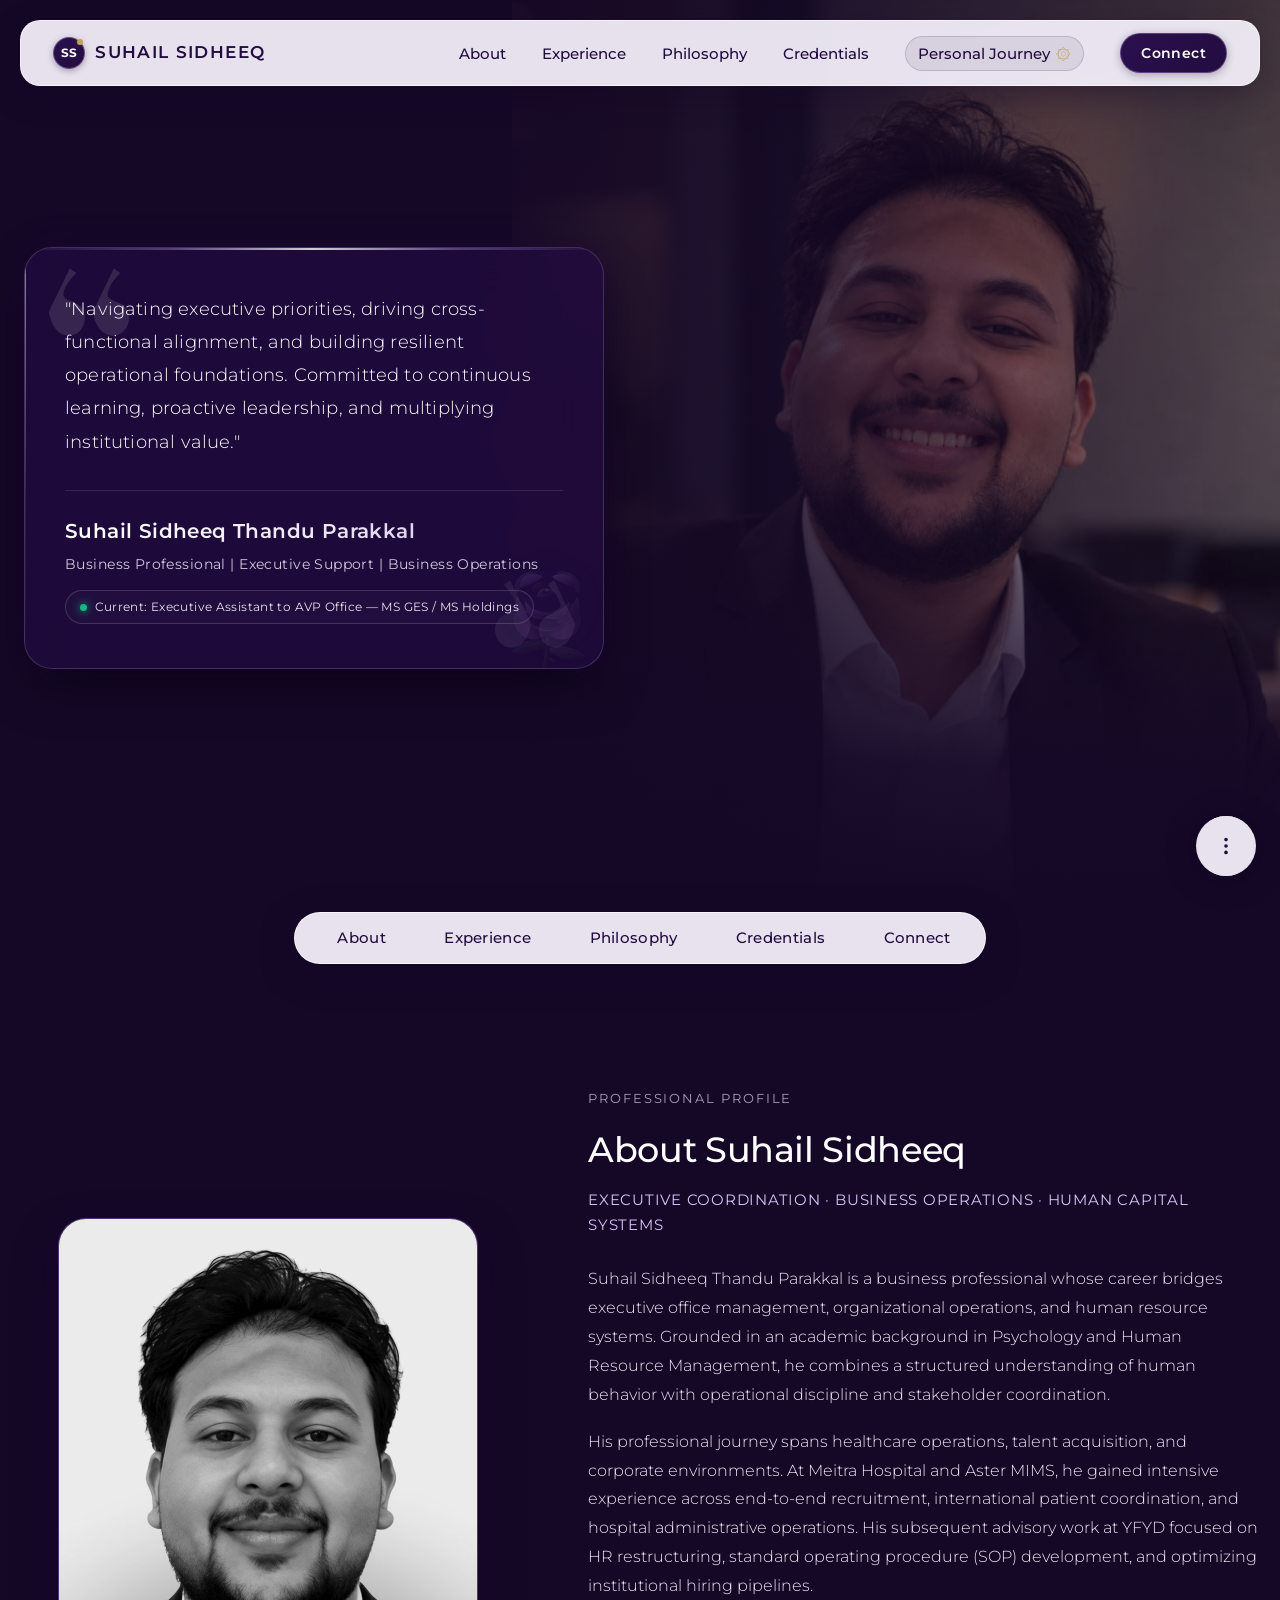
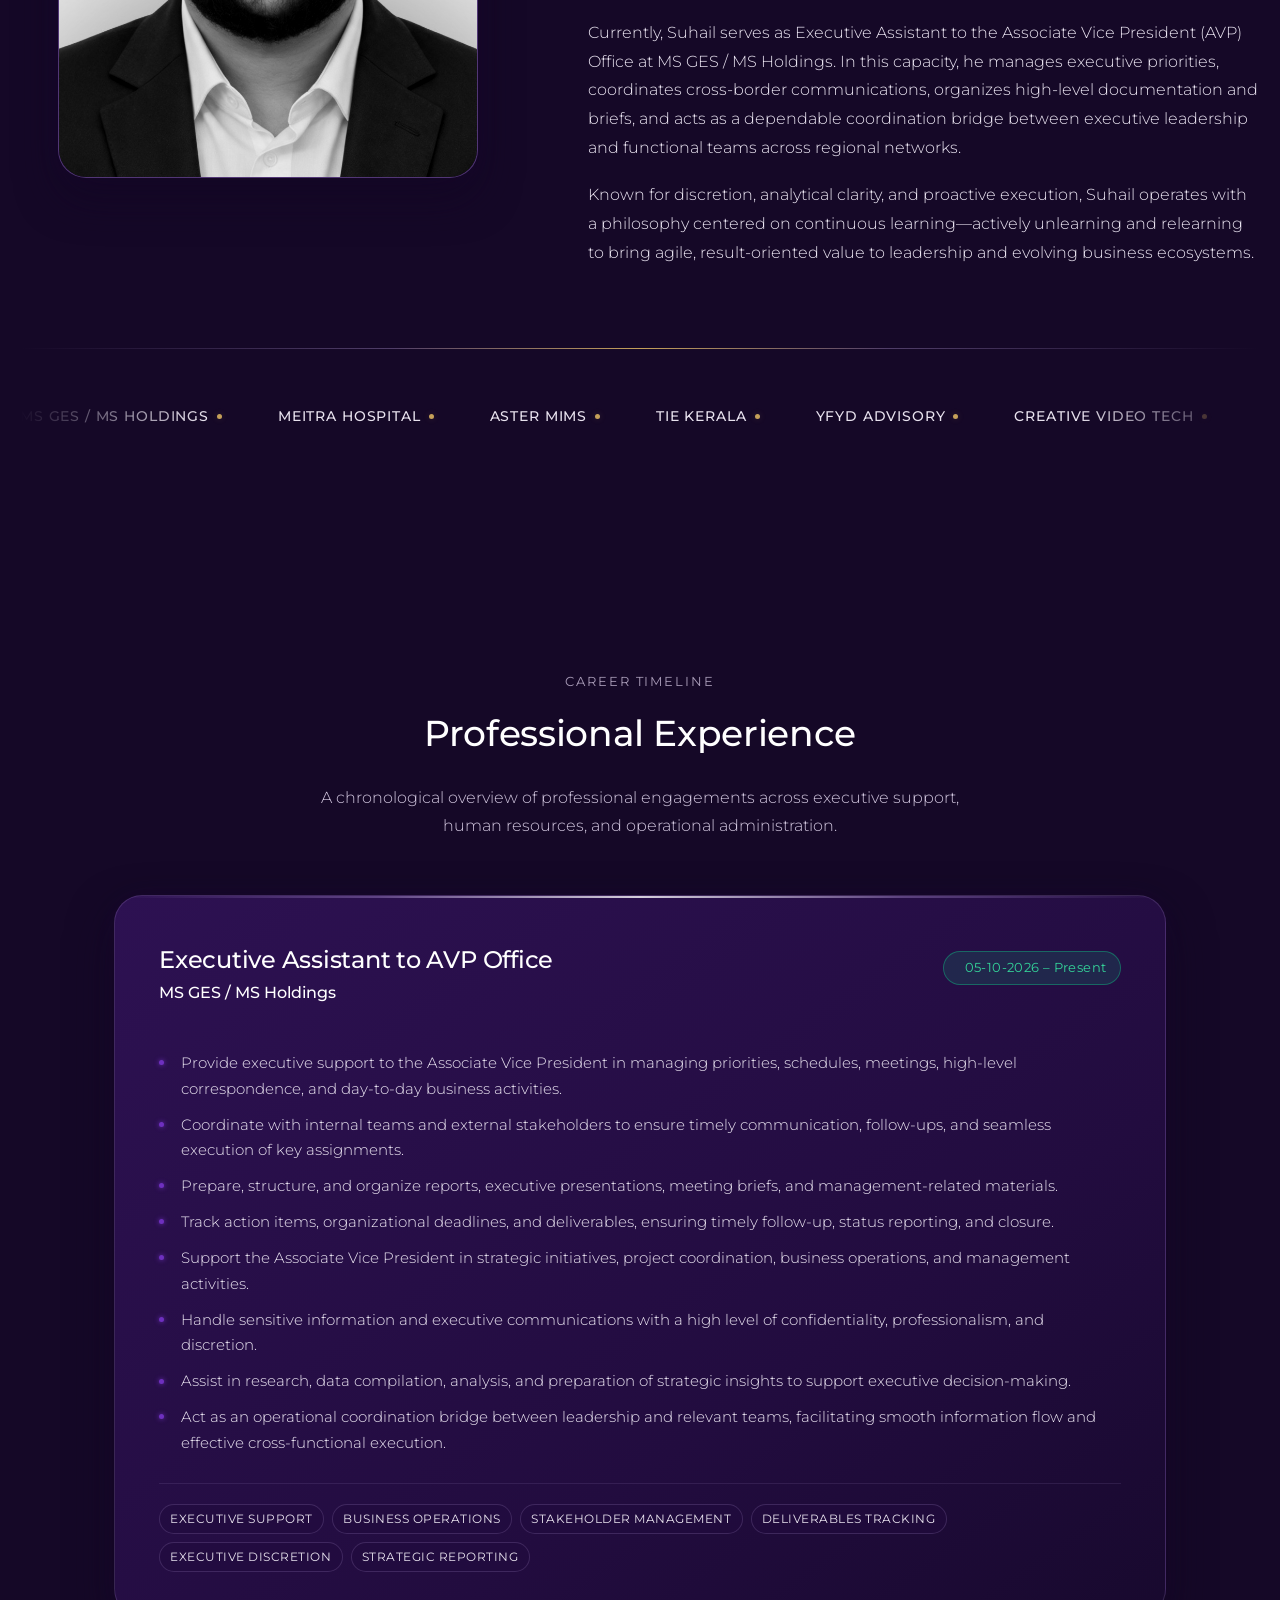
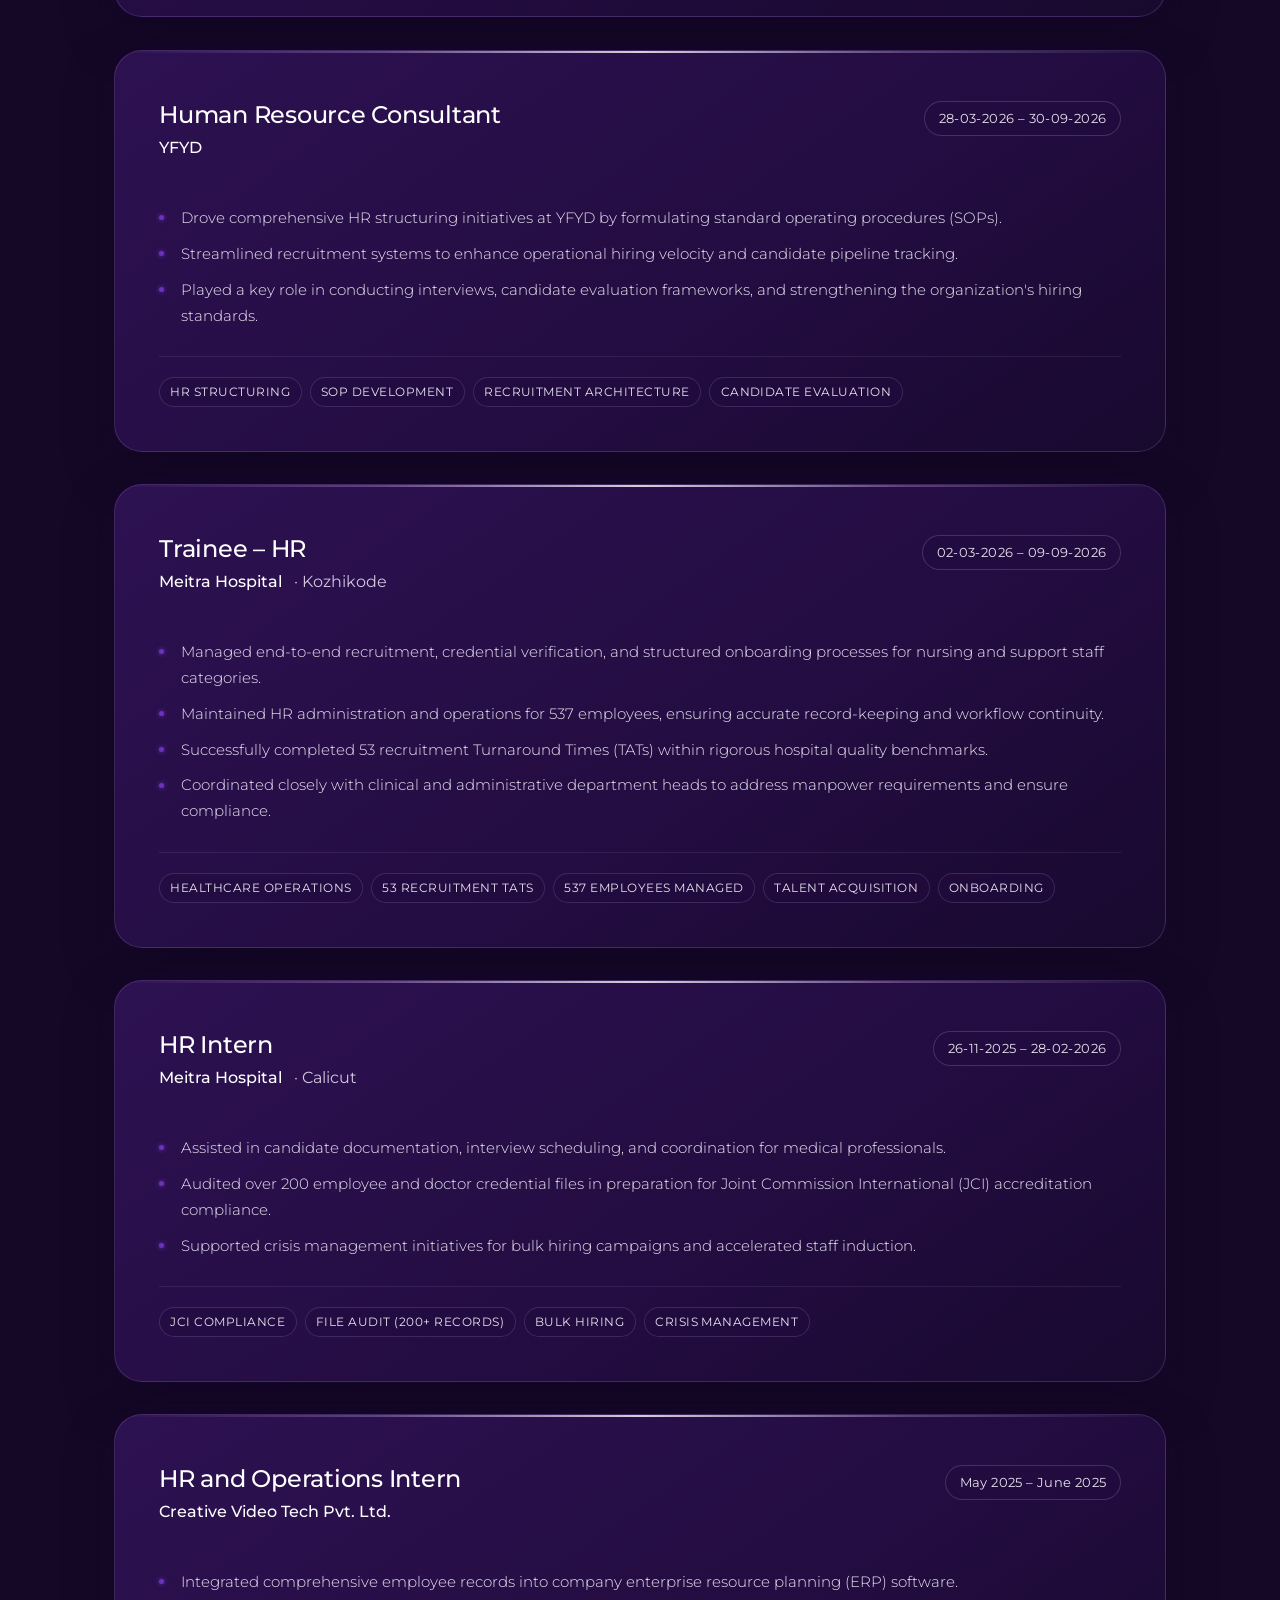
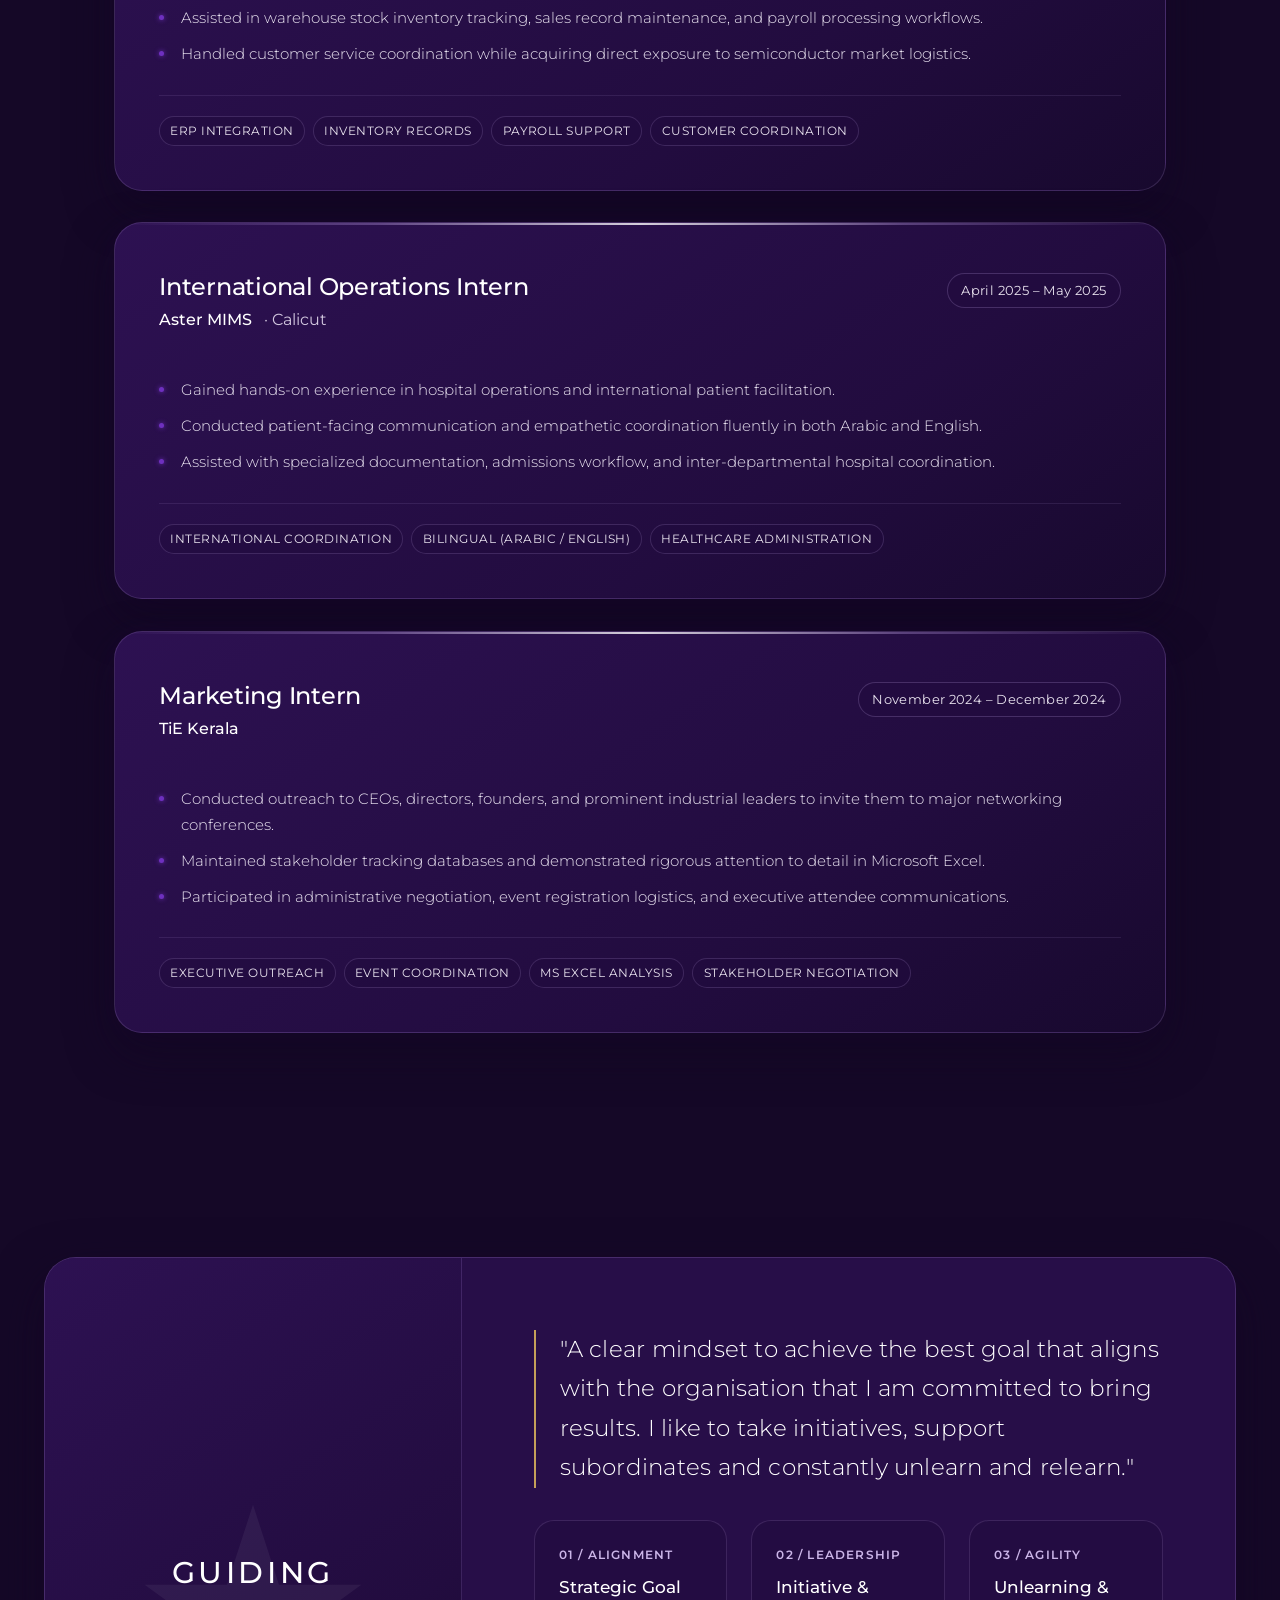
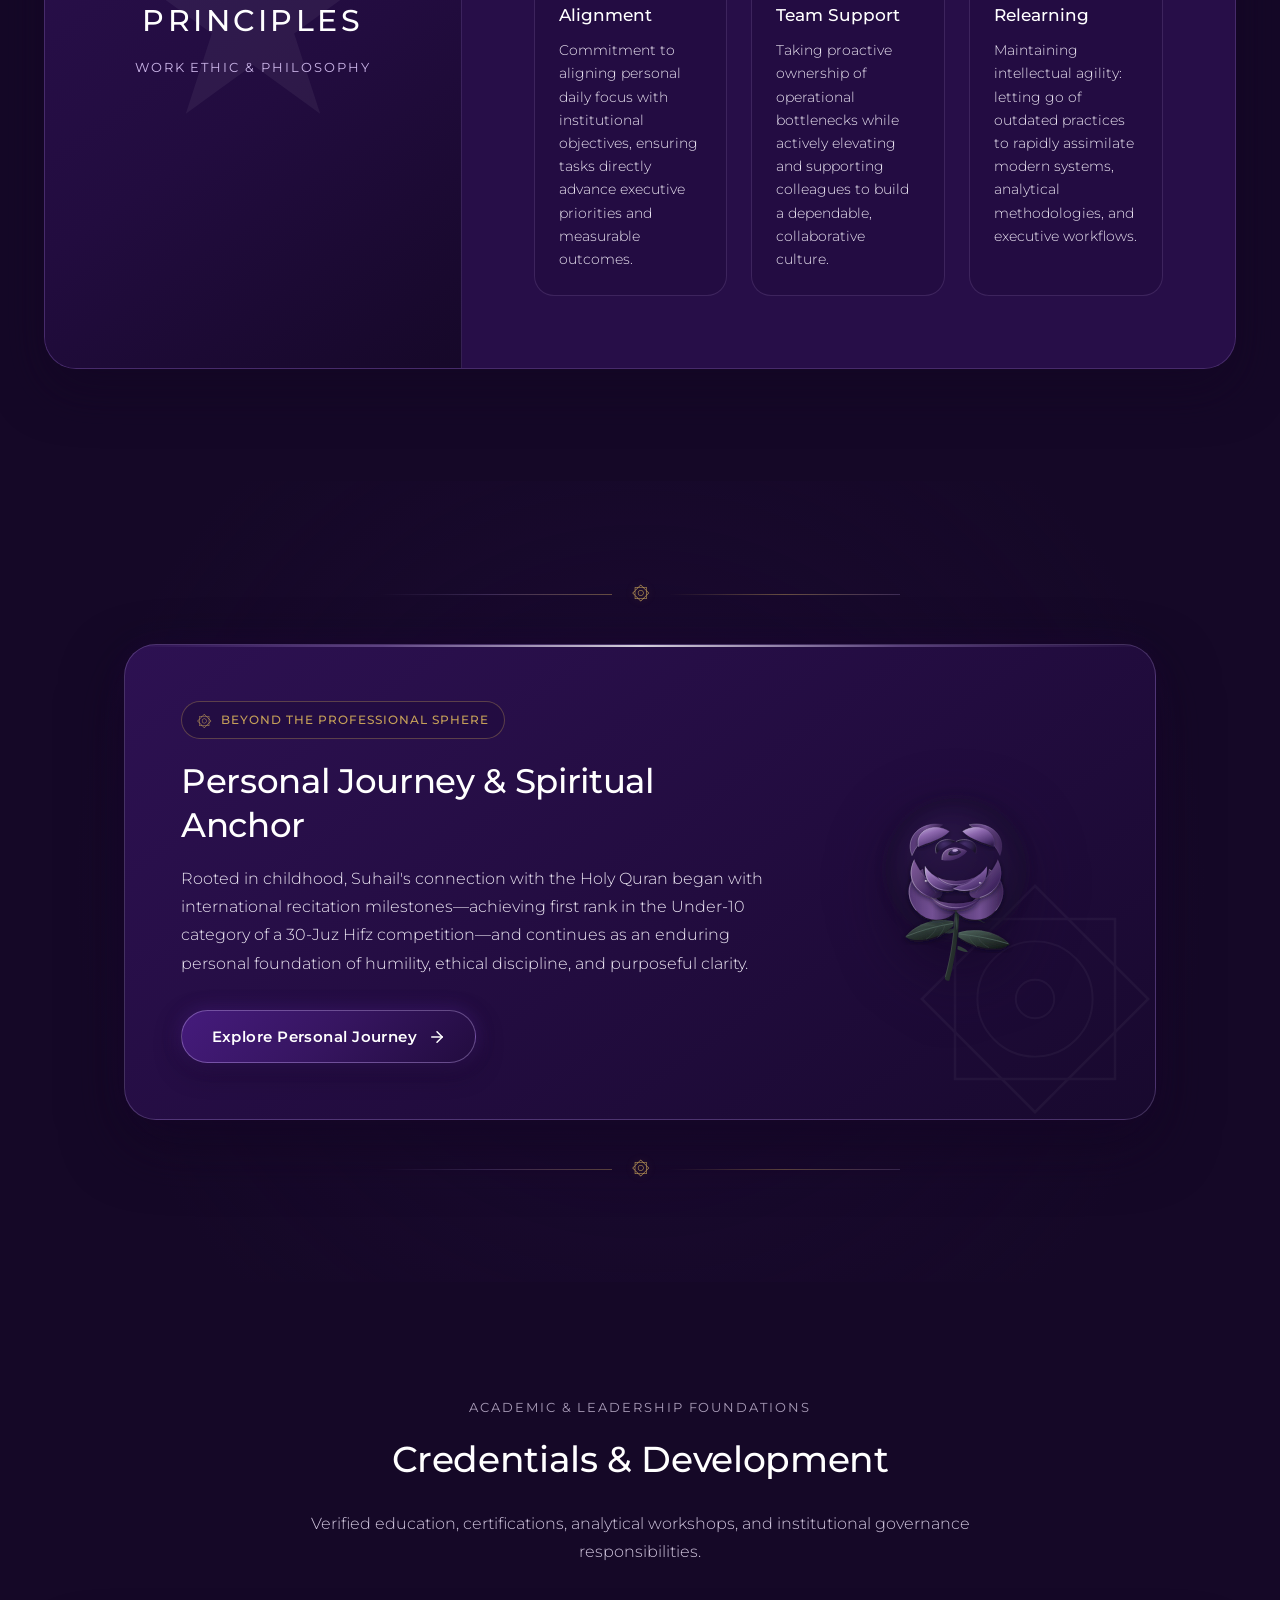
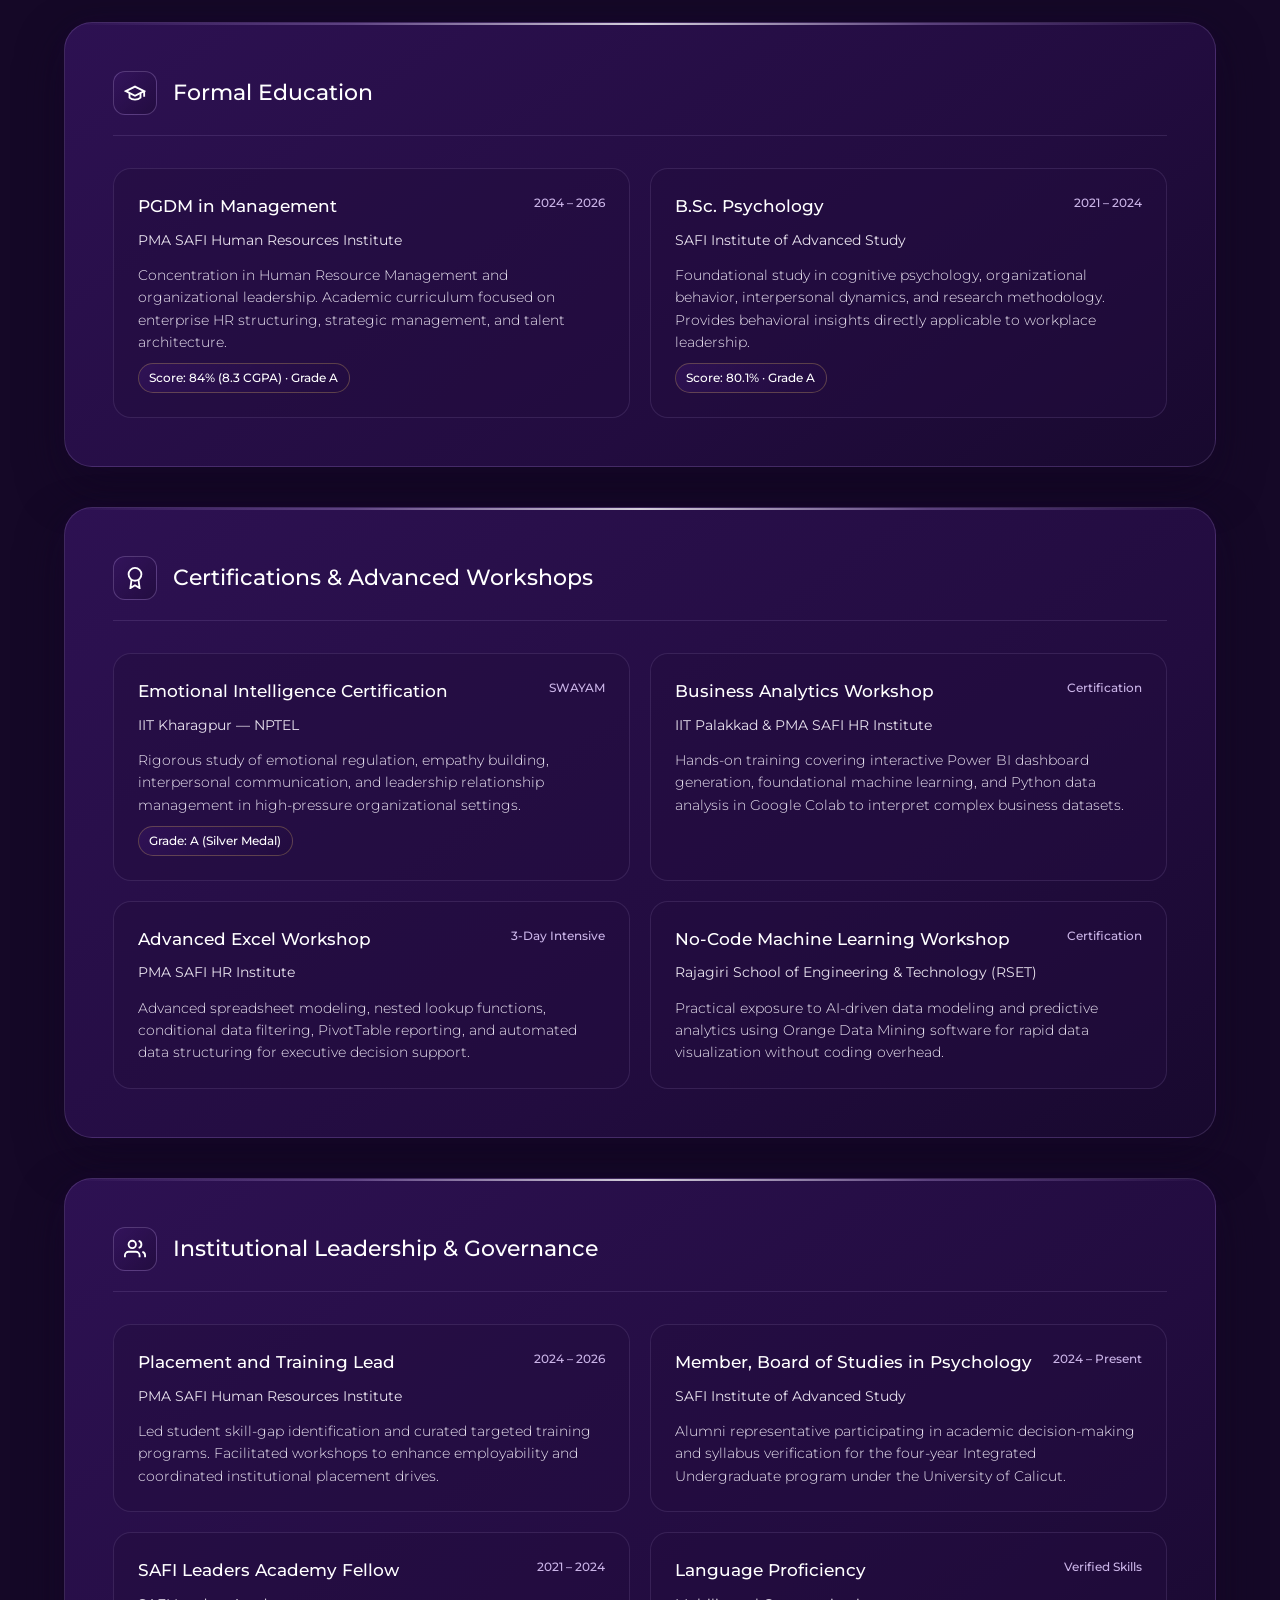
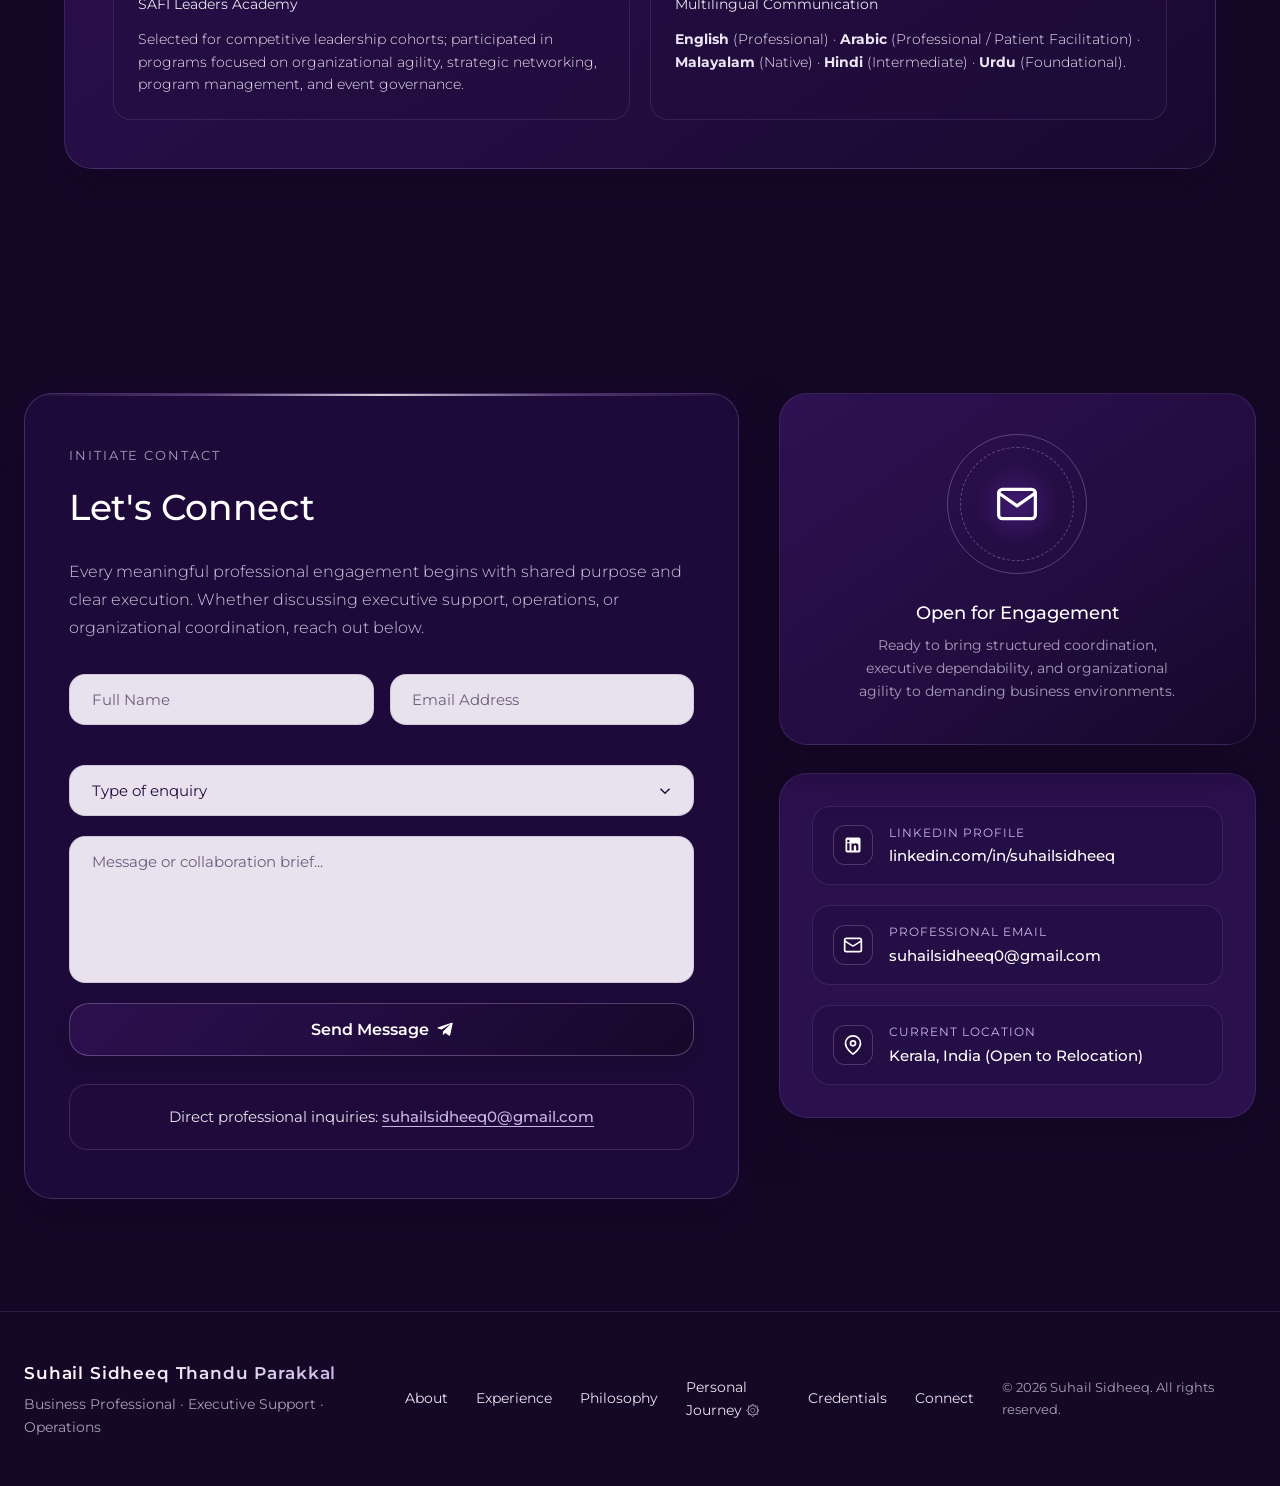
==== commit 2ebf8798: "feat: add dedicated personal journey page and update portfolio design system to dark purple palette" ====
--- a/index.html
+++ b/index.html
@@ -46,8 +46,11 @@
           <a href="#about" class="header-link">About</a>
           <a href="#experience" class="header-link">Experience</a>
           <a href="#philosophy" class="header-link">Philosophy</a>
-          <a href="#quran" class="header-link">Quran Journey</a>
           <a href="#credentials" class="header-link">Credentials</a>
+          <a href="personal-journey.html" class="header-link header-link-personal">
+            <span>Personal Journey</span>
+            <span class="rub-el-hizb" aria-hidden="true">۞</span>
+          </a>
           <a href="#connect" class="header-cta-btn">Connect</a>
         </nav>
 
@@ -81,8 +84,11 @@
       <a href="#about" class="mobile-drawer-link">About</a>
       <a href="#experience" class="mobile-drawer-link">Experience</a>
       <a href="#philosophy" class="mobile-drawer-link">Philosophy</a>
-      <a href="#quran" class="mobile-drawer-link">Quran Journey</a>
       <a href="#credentials" class="mobile-drawer-link">Credentials</a>
+      <a href="personal-journey.html" class="mobile-drawer-link mobile-drawer-link-personal">
+        <span>Personal Journey</span>
+        <span class="rub-el-hizb" aria-hidden="true">۞</span>
+      </a>
       <a href="#connect" class="mobile-drawer-link">Connect</a>
     </nav>
   </aside>
@@ -171,15 +177,6 @@
         <span>Philosophy</span>
       </button>
 
-      <button class="subnav-btn" data-target="quran" role="tab" aria-selected="false" aria-controls="quran">
-        <span class="btn-icon-wrap">
-          <svg width="14" height="14" viewBox="0 0 24 24" fill="currentColor">
-            <path d="M12 4.5C10.2 3.2 7.7 2.5 5 2.5 3.3 2.5 1.7 2.8 1 3.2v14.6c.7-.4 2.3-.8 4-.8 2.7 0 5.2.7 7 2 1.8-1.3 4.3-2 7-2 1.7 0 3.3.4 4 .8V3.2c-.7-.4-2.3-.8-4-.8-2.7 0-5.2.7-7 2zm0 13c-1.8-1.1-4.1-1.7-6.5-1.7-1.4 0-2.6.2-3.5.5V5.2c.9-.3 2.1-.5 3.5-.5 2.4 0 4.7.6 6.5 1.7v11.1zm2 0V6.4c1.8-1.1 4.1-1.7 6.5-1.7 1.4 0 2.6.2 3.5.5v11.1c-.9-.3-2.1-.5-3.5-.5-2.4 0-4.7.6-6.5 1.7z"/>
-          </svg>
-        </span>
-        <span>Quran Journey</span>
-      </button>
-
       <button class="subnav-btn" data-target="credentials" role="tab" aria-selected="false" aria-controls="credentials">
         <span class="btn-icon-wrap">
           <svg width="14" height="14" viewBox="0 0 24 24" fill="currentColor">
@@ -219,9 +216,6 @@
         </button>
         <button class="mobile-menu-item" data-target="philosophy" role="menuitem">
           <span class="menu-label">Philosophy</span>
-        </button>
-        <button class="mobile-menu-item" data-target="quran" role="menuitem">
-          <span class="menu-label">Quran Journey</span>
         </button>
         <button class="mobile-menu-item" data-target="credentials" role="menuitem">
           <span class="menu-label">Credentials</span>
@@ -570,117 +564,64 @@
   </section>
 
   <!-- =========================================================================
-       Quran Journey Section (A Lifelong Connection)
+       Personal Dimension Discovery Bridge Section
        ========================================================================= -->
-  <section id="quran" class="portfolio-section quran-section" aria-labelledby="quran-heading">
-    <!-- Atmospheric ambient background gradients (Midnight Purple & Chrome Black) -->
-    <div class="quran-ambient-glow quran-glow-top" aria-hidden="true"></div>
-    <div class="quran-ambient-glow quran-glow-bottom" aria-hidden="true"></div>
-
-    <div class="container quran-container">
+  <section id="personal-preview" class="portfolio-section personal-bridge-section" aria-labelledby="bridge-heading">
+    <div class="container bridge-container">
       
-      <!-- Section Editorial Header -->
-      <div class="quran-header reveal">
-        <span class="section-eyebrow quran-eyebrow">A Lifelong Connection</span>
-        <h2 id="quran-heading" class="section-title quran-title">The Quran Journey</h2>
-        <p class="section-description quran-intro-desc">
-          An enduring dimension of personal identity, discipline, and devotion nurtured from childhood through international recitation milestones to the present day.
-        </p>
-      </div>
-
-      <!-- Centerpiece: Arabic Calligraphy Verse Card -->
-      <div class="quran-verse-card reveal delay-1">
-        <div class="verse-card-watermark" aria-hidden="true">
-          <svg viewBox="0 0 120 120" fill="none" stroke="currentColor">
-            <path d="M60 6 C28 28, 28 92, 60 114 C92 92, 92 28, 60 6 Z" stroke-width="0.75" stroke-dasharray="3 3" />
-            <circle cx="60" cy="60" r="38" stroke-width="0.5" />
-          </svg>
-        </div>
-
-        <div class="verse-content-wrap">
-          <div class="verse-badge-row">
-            <span class="verse-quranic-badge">Surah Al-Qamar · 54:17</span>
-          </div>
-
-          <!-- Verified Arabic Text with Full Diacritics (Tashkeel) rendered in Amiri font -->
-          <div class="quran-arabic-display" lang="ar" dir="rtl">
-            وَلَقَدْ يَسَّرْنَا الْقُرْآنَ لِلذِّكْرِ فَهَلْ مِن مُّدَّكِرٍ
-          </div>
-
-          <div class="verse-divider-line" aria-hidden="true"></div>
-
-          <!-- Verified English Translation -->
-          <p class="quran-english-translation">
-            "And We have certainly made the Quran easy to remember. So is there anyone who will be mindful?"
+      <!-- Symmetrical Arabesque Section Divider -->
+      <div class="arabesque-divider" aria-hidden="true">
+        <span class="arabesque-line"></span>
+        <span class="arabesque-motif">۞</span>
+        <span class="arabesque-line"></span>
+      </div>
+
+      <div class="personal-bridge-card reveal">
+        <!-- Islamic Geometric Watermark Overlay -->
+        <div class="bridge-watermark" aria-hidden="true">
+          <svg viewBox="0 0 100 100" fill="none" stroke="currentColor">
+            <rect x="25" y="25" width="50" height="50" stroke-width="0.8"/>
+            <rect x="25" y="25" width="50" height="50" transform="rotate(45 50 50)" stroke-width="0.8"/>
+            <circle cx="50" cy="50" r="18" stroke-width="0.6"/>
+            <circle cx="50" cy="50" r="6" stroke-width="0.6"/>
+          </svg>
+        </div>
+
+        <div class="bridge-content">
+          <div class="bridge-tag-row">
+            <span class="bridge-badge">
+              <span class="rub-el-hizb" aria-hidden="true">۞</span>
+              <span>Beyond the Professional Sphere</span>
+            </span>
+          </div>
+
+          <h2 id="bridge-heading" class="bridge-title">Personal Journey &amp; Spiritual Anchor</h2>
+
+          <p class="bridge-description">
+            Rooted in childhood, Suhail's connection with the Holy Quran began with international recitation milestones—achieving first rank in the Under-10 category of a 30-Juz Hifz competition—and continues as an enduring personal foundation of humility, ethical discipline, and purposeful clarity.
           </p>
-        </div>
-      </div>
-
-      <!-- Editorial Narrative & Illustrated Purple Rose Presentation -->
-      <div class="quran-editorial-grid">
-        
-        <!-- Left Column: Personal Narrative & Confirmed Achievement -->
-        <div class="quran-narrative-col reveal delay-2">
-          <div class="quran-narrative-card">
-            <span class="quran-narrative-eyebrow">Personal Dimension</span>
-            <h3 class="quran-narrative-heading">Rooted in Childhood, Preserved for Life</h3>
-            
-            <div class="quran-narrative-paragraphs">
-              <blockquote class="quran-quote-lead">
-                "The Quran has been a constant presence throughout my life. What began during childhood has remained one of the most meaningful parts of who I am. At a young age, I participated in international Quran competitions and secured first rank in the Under-10 category of a 30-Juz Hifz competition. Beyond the recognition, my connection with the Quran continues to be something I value deeply and hope to preserve throughout my life."
-              </blockquote>
-              <p>
-                Suhail's Quran journey began in childhood during the third standard. What commenced as early recitation blossomed into a dedicated discipline of memorization (Hifz), cultivating mental clarity, structured memory, and spiritual reflection from a young age.
-              </p>
-              <p>
-                His commitment led him to participate in an international Quran recitation competition involving participants from different countries, where he secured first rank in the Under-10 category for the complete 30-Juz Hifz. He went on to participate in several other Quran competitions, achieving first place in those as well.
-              </p>
-              <p>
-                Far beyond the competitive honors achieved in youth, his relationship with the Quran remains an active, defining foundation of his identity—a quiet anchor of humility, ethical discipline, and clarity that continuously shapes both his personal outlook and professional engagements.
-              </p>
-            </div>
-
-            <!-- Confirmed Milestone Card -->
-            <div class="quran-achievement-card">
-              <div class="achievement-icon-box">
-                <svg width="24" height="24" viewBox="0 0 24 24" fill="none" stroke="currentColor" stroke-width="2" stroke-linecap="round" stroke-linejoin="round">
-                  <circle cx="12" cy="8" r="7"></circle>
-                  <polyline points="8.21 13.89 7 23 12 20 17 23 15.79 13.88"></polyline>
-                </svg>
-              </div>
-              <div class="achievement-text">
-                <span class="achievement-tag">Confirmed International Milestone</span>
-                <h4 class="achievement-title">First Rank — Under-10 Category</h4>
-                <p class="achievement-subtitle">International 30-Juz Hifz Competition</p>
-                <p class="achievement-details">
-                  Initiated during 3rd standard; secured first rank in full 30-Juz memorization in an international competition with participants from different countries, accompanied by first-place distinctions across multiple subsequent recitation competitions.
-                </p>
-              </div>
-            </div>
-
-          </div>
-        </div>
-
-        <!-- Right Column: Illustrated Purple Rose Showcase -->
-        <div class="quran-rose-col reveal delay-3">
-          <div class="quran-rose-card">
-            
-            <div class="rose-art-frame">
-              <img src="assets/images/purple-rose.svg" alt="Botanical Illustration of a Purple Rose" class="quran-rose-artwork" loading="lazy">
-              <div class="rose-glow-accent" aria-hidden="true"></div>
-            </div>
-
-            <div class="rose-card-footer">
-              <div class="rose-card-badge">Personal Identity Motif</div>
-              <h4 class="rose-card-title">The Purple Rose</h4>
-              <p class="rose-card-description">
-                A custom botanical illustration representing Suhail's favourite flower and signature midnight-purple aesthetic. Symbolizing endurance, contemplative grace, and the quiet dignity of a lifelong calling.
-              </p>
-            </div>
-
-          </div>
-        </div>
-
+
+          <div class="bridge-actions">
+            <a href="personal-journey.html" class="bridge-explore-btn">
+              <span>Explore Personal Journey</span>
+              <svg width="18" height="18" viewBox="0 0 24 24" fill="none" stroke="currentColor" stroke-width="2" stroke-linecap="round" stroke-linejoin="round" aria-hidden="true">
+                <line x1="5" y1="12" x2="19" y2="12"></line>
+                <polyline points="12 5 19 12 12 19"></polyline>
+              </svg>
+            </a>
+          </div>
+        </div>
+
+        <div class="bridge-motif-wrap" aria-hidden="true">
+          <img src="assets/images/purple-rose.svg" alt="The Purple Rose - Suhail's personal motif" class="bridge-rose-img" loading="lazy">
+        </div>
+      </div>
+
+      <!-- Symmetrical Arabesque Section Divider -->
+      <div class="arabesque-divider" aria-hidden="true">
+        <span class="arabesque-line"></span>
+        <span class="arabesque-motif">۞</span>
+        <span class="arabesque-line"></span>
       </div>
 
     </div>
@@ -1005,7 +946,7 @@
         <a href="#about">About</a>
         <a href="#experience">Experience</a>
         <a href="#philosophy">Philosophy</a>
-        <a href="#quran">Quran Journey</a>
+        <a href="personal-journey.html">Personal Journey ۞</a>
         <a href="#credentials">Credentials</a>
         <a href="#connect">Connect</a>
       </nav>
@@ -1052,11 +993,11 @@
           <span class="speed-dial-tooltip">Philosophy</span>
         </button>
 
-        <button class="speed-dial-item" data-target="quran" role="menuitem" aria-label="Jump to Quran Journey Section">
+        <button class="speed-dial-item" data-target="personal-preview" role="menuitem" aria-label="Jump to Personal Journey Section">
           <svg width="18" height="18" viewBox="0 0 24 24" fill="currentColor">
             <path d="M12 4.5C10.2 3.2 7.7 2.5 5 2.5 3.3 2.5 1.7 2.8 1 3.2v14.6c.7-.4 2.3-.8 4-.8 2.7 0 5.2.7 7 2 1.8-1.3 4.3-2 7-2 1.7 0 3.3.4 4 .8V3.2c-.7-.4-2.3-.8-4-.8-2.7 0-5.2.7-7 2zm0 13c-1.8-1.1-4.1-1.7-6.5-1.7-1.4 0-2.6.2-3.5.5V5.2c.9-.3 2.1-.5 3.5-.5 2.4 0 4.7.6 6.5 1.7v11.1zm2 0V6.4c1.8-1.1 4.1-1.7 6.5-1.7 1.4 0 2.6.2 3.5.5v11.1c-.9-.3-2.1-.5-3.5-.5-2.4 0-4.7.6-6.5 1.7z"/>
           </svg>
-          <span class="speed-dial-tooltip">Quran Journey</span>
+          <span class="speed-dial-tooltip">Personal Preview</span>
         </button>
 
         <button class="speed-dial-item" data-target="credentials" role="menuitem" aria-label="Jump to Credentials Section">
--- a/css/style.css
+++ b/css/style.css
@@ -1,71 +1,95 @@
 /* ==========================================================================
    Suhail Sidheeq — Personal Portfolio
-   Refined Visual Identity: Cloud Grey, Chrome Black & Midnight Purple
-   Design Reference: MS Holdings Founder Page (ms.holdings/founder)
+   Refined Visual Identity: Dark Purple (#220C3F) Dominant Palette
+   Arabic & Islamic-Inspired Aesthetics & MS Holdings Reference Architecture
    Vanilla CSS — Modern, Editorial, Refined Aesthetic
    ========================================================================== */
 
 /* --- Central CSS Variables & Design Tokens --- */
 :root {
-  /* A. Cloud Grey Palette (Soft, atmospheric, sophisticated cool neutral) */
-  --cloud-grey-base: #D9DDE0;
-  --cloud-grey-light: #E8ECEF;
-  --cloud-grey-soft: #F1F4F6;
-  --cloud-grey-surface: rgba(217, 221, 224, 0.88);
-  --cloud-grey-muted: #B8C0C6;
-  --cloud-grey-border: rgba(217, 221, 224, 0.22);
-  --cloud-grey-border-light: rgba(217, 221, 224, 0.45);
-
-  /* B. Chrome Black Palette (Refined metallic blacks, restrained sheen) */
-  --chrome-black-deep: #0D0E11;
-  --chrome-black-base: #141619;
-  --chrome-black-surface: #1E2126;
-  --chrome-black-card: #25272B;
-  --chrome-black-elevated: #2E3238;
-  --chrome-metallic-sheen: linear-gradient(135deg, #32363D 0%, #25272B 50%, #1A1C20 100%);
-  --chrome-gradient-card: linear-gradient(140deg, #25272B 0%, #1E2024 45%, #15171A 100%);
-  --chrome-border-highlight: linear-gradient(90deg, transparent 0%, rgba(217, 221, 224, 0.3) 25%, rgba(255, 255, 255, 0.85) 50%, rgba(217, 221, 224, 0.3) 75%, transparent 100%);
-  --chrome-edge-highlight: linear-gradient(180deg, rgba(255, 255, 255, 0.55) 0%, rgba(217, 221, 224, 0.2) 60%, transparent 100%);
-  --chrome-text-sheen: linear-gradient(135deg, #FFFFFF 0%, #D9DDE0 50%, #A2ABB3 100%);
-
-  /* C. Midnight Purple (Deep, dark purple with blue undertone) */
-  --midnight-purple-deep: #160F26;
-  --midnight-purple-base: #30204F;
-  --midnight-purple-rich: #3D2963;
-  --midnight-purple-luminous: #4E347D;
-  --midnight-purple-glow: rgba(48, 32, 79, 0.35);
-  --midnight-purple-accent-bg: rgba(48, 32, 79, 0.18);
-  --midnight-purple-border: rgba(78, 52, 125, 0.35);
-
-  /* D. Purple Rose & Complementary Accents */
-  --rose-accent-base: #694A83;
-  --rose-accent-light: #8E69AF;
-  --rose-accent-soft: #A985C7;
-  --rose-accent-deep: #4D3363;
-  --rose-accent-glow: rgba(105, 74, 131, 0.28);
-
-  /* Semantic UI Tokens mapped to cohesive palette */
-  --bg-primary: var(--chrome-black-deep);
-  --bg-secondary: var(--chrome-black-base);
-  --bg-card: var(--chrome-black-surface);
-  --bg-card-gradient: var(--chrome-gradient-card);
-  --bg-card-subtle: #191B1F;
-  --bg-pill: var(--cloud-grey-base);
-  --bg-pill-active: linear-gradient(90deg, rgba(48, 32, 79, 0.16) 0%, rgba(37, 39, 43, 0.1) 60%, rgba(255, 255, 255, 0.95) 100%);
-
+  /* =========================================================================
+     1. New Visual Identity: Dark Purple (#220C3F) Dominant Palette
+     The client specified primary color: #220C3F
+     ========================================================================= */
+  --purple-darkest: #130623;           /* Deepest midnight dark purple canvas */
+  --purple-deep: #160829;              /* Deep canvas base for atmospheric depth */
+  --purple-primary: #220C3F;           /* Exact client specified dominant color */
+  --purple-surface: #2B104E;           /* Rich dark purple card surface */
+  --purple-surface-elevated: #361560;  /* Elevated cards, interactive elements */
+  --purple-surface-highlight: #451B7C; /* Hover & active highlights */
+  --purple-vibrant: #6E30BF;           /* Vibrant purple accent & focus rings */
+  --purple-luminous: #8F49EE;          /* Luminous purple for special badges */
+  --purple-soft: #CBB5E8;              /* Soft lavender for subtitles & accents */
+  --purple-glow: rgba(34, 12, 63, 0.45);
+  --purple-ambient: rgba(54, 21, 96, 0.28);
+  --purple-tint: rgba(34, 12, 63, 0.65);
+
+  /* Legacy aliases mapped directly to new #220C3F system */
+  --midnight-purple-deep: #130623;
+  --midnight-purple-base: #220C3F;     /* Dominant client dark purple */
+  --midnight-purple-rich: #2B104E;
+  --midnight-purple-luminous: #361560;
+  --midnight-purple-glow: rgba(34, 12, 63, 0.45);
+  --midnight-purple-accent-bg: rgba(34, 12, 63, 0.35);
+  --midnight-purple-border: rgba(203, 181, 232, 0.25);
+
+  /* High-Contrast Typography & Text Tokens */
   --text-primary: #FFFFFF;
-  --text-cloud: var(--cloud-grey-base);
-  --text-secondary: rgba(217, 221, 224, 0.82);
-  --text-muted: rgba(217, 221, 224, 0.52);
-  --text-purple-highlight: #C5AEE3;
-  --text-dark: #141619;
-  --text-dark-muted: #4B5158;
-
-  --border-subtle: rgba(217, 221, 224, 0.1);
-  --border-light: rgba(217, 221, 224, 0.18);
-  --border-highlight: rgba(217, 221, 224, 0.5);
-  --border-chrome: rgba(255, 255, 255, 0.22);
-  --border-pill: rgba(37, 39, 43, 0.12);
+  --text-heading: #FAF8F5;             /* Warm off-white for crisp titles */
+  --text-body: #ECE6F3;                /* High-contrast readable off-white */
+  --text-secondary: #D2C7DF;           /* Soft lavender-grey for secondary paragraphs */
+  --text-muted: #A99CB8;               /* Subtle metadata & caption text */
+  --text-purple-highlight: #D8C3F8;    /* Luminous lavender highlight */
+  --text-dark: #160829;
+  --text-dark-muted: #4B3E5C;
+
+  /* Supporting Neutrals & Subtle Metallic / Chrome Highlights */
+  --neutral-warm-white: #FAF8F5;
+  --neutral-off-white: #F3EFEA;
+  --neutral-muted-grey: #8E8499;
+  --cloud-grey-base: #E8E2EE;
+  --cloud-grey-light: #F4F0F8;
+  --cloud-grey-soft: #FAF8FC;
+  --cloud-grey-surface: rgba(244, 240, 250, 0.94);
+  --cloud-grey-muted: #B8ACC8;
+  --cloud-grey-border: rgba(215, 185, 255, 0.18);
+  --cloud-grey-border-light: rgba(215, 185, 255, 0.35);
+
+  /* Subtle Metallic Chrome & Antique Gold Highlights (Islamic Visual Language) */
+  --chrome-metallic-sheen: linear-gradient(135deg, rgba(255, 255, 255, 0.16) 0%, rgba(203, 181, 232, 0.12) 50%, rgba(34, 12, 63, 0.35) 100%);
+  --chrome-gradient-card: linear-gradient(145deg, #2D1152 0%, #220C3F 65%, #18092E 100%);
+  --chrome-border-highlight: linear-gradient(90deg, transparent 0%, rgba(215, 185, 255, 0.3) 25%, rgba(255, 255, 255, 0.8) 50%, rgba(215, 185, 255, 0.3) 75%, transparent 100%);
+  --chrome-edge-highlight: linear-gradient(180deg, rgba(255, 255, 255, 0.45) 0%, rgba(215, 185, 255, 0.18) 60%, transparent 100%);
+  --chrome-text-sheen: linear-gradient(135deg, #FFFFFF 0%, #EDE7F4 50%, #CBB5E8 100%);
+
+  /* Islamic Visual Language: Subtle Antique Brass / Gold Details */
+  --gold-accent: #C5A059;              /* Refined antique gold for star motifs & accents */
+  --gold-glow: rgba(197, 160, 89, 0.22);
+  --gold-border: rgba(197, 160, 89, 0.35);
+  --gold-sheen: linear-gradient(135deg, #DFBE7A 0%, #C5A059 50%, #9B7832 100%);
+
+  /* Signature Botanical Purple Rose Motif */
+  --rose-accent-base: #784898;
+  --rose-accent-light: #9B63BF;
+  --rose-accent-soft: #C59FE6;
+  --rose-accent-deep: #4A1E6B;
+  --rose-accent-glow: rgba(120, 72, 152, 0.32);
+
+  /* Semantic UI Tokens Mapped to #220C3F Identity */
+  --bg-primary: #150827;               /* Atmospheric deep dark purple canvas */
+  --bg-secondary: #220C3F;             /* Dominant dark purple surface */
+  --bg-card: #2B104E;                  /* Component card surface */
+  --bg-card-gradient: linear-gradient(145deg, #2D1152 0%, #220C3F 65%, #18092E 100%);
+  --bg-card-elevated: #361560;
+  --bg-card-subtle: #1F0B38;
+  --bg-pill: rgba(244, 240, 250, 0.94);
+  --bg-pill-active: linear-gradient(90deg, rgba(34, 12, 63, 0.16) 0%, rgba(55, 22, 99, 0.12) 60%, rgba(255, 255, 255, 0.98) 100%);
+
+  --border-subtle: rgba(215, 185, 255, 0.12);
+  --border-light: rgba(215, 185, 255, 0.22);
+  --border-highlight: var(--chrome-border-highlight);
+  --border-chrome: rgba(255, 255, 255, 0.2);
+  --border-pill: rgba(34, 12, 63, 0.14);
 
   --font-sans: 'Montserrat', -apple-system, BlinkMacSystemFont, "Segoe UI", Roboto, sans-serif;
   --font-arabic: 'Amiri', 'Traditional Arabic', 'Scheherazade New', serif;
@@ -180,12 +204,12 @@
     width: calc(100% - 40px);
     max-width: 1480px;
     margin: 0 auto;
-    background: rgba(217, 221, 224, 0.88);
-    border: 1.5px solid rgba(255, 255, 255, 0.55);
+    background: rgba(244, 240, 250, 0.94);
+    border: 1.5px solid rgba(255, 255, 255, 0.65);
     backdrop-filter: blur(20px);
     -webkit-backdrop-filter: blur(20px);
     border-radius: 20px;
-    box-shadow: 0 10px 30px rgba(0, 0, 0, 0.28);
+    box-shadow: 0 10px 30px rgba(19, 6, 35, 0.35);
     padding: 0.75rem 2rem;
   }
 }
@@ -204,7 +228,7 @@
   font-size: 1.05rem;
   font-weight: 600;
   letter-spacing: 0.08em;
-  color: var(--chrome-black-base);
+  color: var(--purple-primary);
   text-transform: uppercase;
 }
 
@@ -215,13 +239,13 @@
   width: 32px;
   height: 32px;
   border-radius: 50%;
-  background: linear-gradient(135deg, #25272B 0%, #141619 100%);
-  color: #FFFFFF;
-  border: 1px solid rgba(255, 255, 255, 0.22);
+  background: linear-gradient(135deg, #2B104E 0%, #220C3F 100%);
+  color: #FFFFFF;
+  border: 1px solid rgba(215, 185, 255, 0.35);
   font-size: 0.75rem;
   font-weight: 700;
   letter-spacing: 0.04em;
-  box-shadow: 0 2px 6px rgba(0, 0, 0, 0.25);
+  box-shadow: 0 2px 6px rgba(19, 6, 35, 0.3);
   position: relative;
 }
 
@@ -233,8 +257,8 @@
   width: 6px;
   height: 6px;
   border-radius: 50%;
-  background: var(--rose-accent-base);
-  box-shadow: 0 0 6px var(--rose-accent-soft);
+  background: var(--gold-accent);
+  box-shadow: 0 0 6px var(--gold-glow);
 }
 
 .header-nav {
@@ -251,8 +275,8 @@
 
 .header-link {
   font-size: 0.95rem;
-  font-weight: 400;
-  color: #25272B;
+  font-weight: 500;
+  color: #220C3F;
   position: relative;
   transition: color var(--transition-fast), font-weight var(--transition-fast);
 }
@@ -260,7 +284,7 @@
 .header-link:hover,
 .header-link.active {
   font-weight: 600;
-  color: #111111;
+  color: var(--purple-vibrant);
 }
 
 .header-link.active::after {
@@ -270,28 +294,44 @@
   left: 0;
   right: 0;
   height: 2px;
-  background: var(--midnight-purple-base);
+  background: var(--purple-primary);
   border-radius: 2px;
+}
+
+.header-link-personal {
+  display: inline-flex;
+  align-items: center;
+  gap: 0.4rem;
+  padding: 0.25rem 0.75rem;
+  border-radius: 9999px;
+  background: rgba(34, 12, 63, 0.08);
+  border: 1px solid rgba(34, 12, 63, 0.15);
+  transition: all var(--transition-fast);
+}
+
+.header-link-personal:hover {
+  background: rgba(34, 12, 63, 0.15);
+  border-color: var(--purple-vibrant);
 }
 
 .header-cta-btn {
   font-size: 0.85rem;
-  font-weight: 500;
-  color: #FFFFFF;
-  background: linear-gradient(135deg, #25272B 0%, #16181B 100%);
-  border: 1px solid rgba(255, 255, 255, 0.16);
+  font-weight: 600;
+  color: #FFFFFF;
+  background: linear-gradient(135deg, #2B104E 0%, #220C3F 100%);
+  border: 1px solid rgba(215, 185, 255, 0.3);
   padding: 0.5rem 1.25rem;
   border-radius: 9999px;
   letter-spacing: 0.03em;
   transition: all var(--transition-fast);
-  box-shadow: 0 2px 8px rgba(0, 0, 0, 0.25);
+  box-shadow: 0 2px 8px rgba(19, 6, 35, 0.3);
 }
 
 .header-cta-btn:hover {
-  background: linear-gradient(135deg, #30204F 0%, #25272B 100%);
-  border-color: rgba(105, 74, 131, 0.45);
+  background: linear-gradient(135deg, #451B7C 0%, #361560 100%);
+  border-color: rgba(203, 181, 232, 0.6);
   transform: translateY(-1px);
-  box-shadow: 0 4px 14px rgba(48, 32, 79, 0.35);
+  box-shadow: 0 4px 14px rgba(34, 12, 63, 0.45);
 }
 
 .mobile-menu-btn {
@@ -300,7 +340,7 @@
   justify-content: center;
   width: 40px;
   height: 40px;
-  color: var(--chrome-black-base);
+  color: var(--purple-primary);
   background: transparent;
 }
 
@@ -314,7 +354,7 @@
 .mobile-drawer {
   position: fixed;
   inset: 0;
-  background: rgba(13, 14, 17, 0.96);
+  background: rgba(21, 8, 39, 0.97);
   backdrop-filter: blur(25px);
   -webkit-backdrop-filter: blur(25px);
   z-index: 100;
@@ -323,7 +363,7 @@
   padding: 2rem 1.5rem;
   transform: translateX(100%);
   transition: transform var(--transition-normal), visibility var(--transition-normal);
-  border-left: 1px solid rgba(217, 221, 224, 0.12);
+  border-left: 1px solid rgba(215, 185, 255, 0.16);
   visibility: hidden;
   pointer-events: none;
 }
@@ -347,7 +387,7 @@
 
 .mobile-drawer-header .monogram-badge {
   background: var(--cloud-grey-base);
-  color: var(--chrome-black-base);
+  color: var(--purple-primary);
 }
 
 .mobile-drawer-close {
@@ -366,9 +406,9 @@
 }
 
 .mobile-drawer-link {
-  font-size: 1.4rem;
+  font-size: 1.35rem;
   font-weight: 400;
-  color: rgba(217, 221, 224, 0.85);
+  color: rgba(238, 230, 248, 0.85);
   transition: color var(--transition-fast), transform var(--transition-fast);
 }
 
@@ -377,6 +417,13 @@
   color: #FFFFFF;
   font-weight: 600;
   transform: translateX(4px);
+}
+
+.mobile-drawer-link-personal {
+  color: var(--purple-soft);
+  display: inline-flex;
+  align-items: center;
+  gap: 0.5rem;
 }
 
 /* --- Hero Section --- */
@@ -414,11 +461,11 @@
   filter: contrast(1.08) brightness(0.88);
 }
 
-/* Metallic dark vignettes and layered overlays with subtle midnight-purple undertone */
+/* Atmospheric dark purple vignettes with subtle #220C3F gradation */
 .hero-overlay-left {
   position: absolute;
   inset: 0;
-  background: linear-gradient(90deg, #0D0E11 0%, #0D0E11 35%, rgba(13, 14, 17, 0.8) 60%, rgba(13, 14, 17, 0.25) 100%);
+  background: linear-gradient(90deg, #150827 0%, #150827 35%, rgba(21, 8, 39, 0.85) 60%, rgba(34, 12, 63, 0.25) 100%);
   z-index: 2;
 }
 
@@ -428,7 +475,7 @@
   right: 0;
   bottom: 0;
   height: 38%;
-  background: linear-gradient(180deg, transparent 0%, rgba(13, 14, 17, 0.85) 60%, #0D0E11 100%);
+  background: linear-gradient(180deg, transparent 0%, rgba(21, 8, 39, 0.88) 60%, #150827 100%);
   z-index: 3;
 }
 
@@ -453,17 +500,17 @@
   }
 }
 
-/* Frosted Chrome Glass Quote Card */
+/* Frosted Dark Purple Quote Card (#220C3F Base) */
 .hero-quote-card {
   position: relative;
   max-width: 580px;
-  background: rgba(26, 28, 33, 0.72);
-  border: 1px solid rgba(217, 221, 224, 0.16);
+  background: rgba(34, 12, 63, 0.82);
+  border: 1px solid rgba(215, 185, 255, 0.2);
   backdrop-filter: blur(24px);
   -webkit-backdrop-filter: blur(24px);
   border-radius: 28px;
   padding: 2.75rem 2.5rem;
-  box-shadow: 0 25px 50px -12px rgba(0, 0, 0, 0.75), 0 0 25px rgba(48, 32, 79, 0.15);
+  box-shadow: 0 25px 50px -12px rgba(10, 3, 20, 0.85), 0 0 30px rgba(34, 12, 63, 0.45);
   overflow: hidden;
 }
 
@@ -620,8 +667,8 @@
   background: var(--cloud-grey-base);
   border-radius: 9999px;
   padding: 0.45rem 0.6rem;
-  box-shadow: 0 10px 35px rgba(0, 0, 0, 0.38);
-  border: 1.5px solid rgba(255, 255, 255, 0.55);
+  box-shadow: 0 10px 35px rgba(19, 6, 35, 0.38);
+  border: 1.5px solid rgba(255, 255, 255, 0.65);
   display: flex;
   align-items: center;
   gap: 0.4rem;
@@ -641,9 +688,9 @@
   gap: 0.5rem;
   padding: 0.45rem 0.9rem;
   border-radius: 9999px;
-  color: var(--chrome-black-base);
+  color: var(--purple-primary);
   font-size: 0.86rem;
-  font-weight: 400;
+  font-weight: 500;
   letter-spacing: 0.02em;
   transition: all 0.25s ease;
   white-space: nowrap;
@@ -657,7 +704,7 @@
 }
 
 .subnav-btn:hover {
-  color: #000000;
+  color: var(--purple-vibrant);
 }
 
 .subnav-btn .btn-icon-wrap {
@@ -673,21 +720,21 @@
 
 .subnav-btn.active {
   background: var(--bg-pill-active);
-  color: var(--chrome-black-base);
+  color: var(--purple-primary);
   font-weight: 600;
-  box-shadow: 0 2px 8px rgba(0, 0, 0, 0.08);
+  box-shadow: 0 2px 8px rgba(34, 12, 63, 0.12);
 }
 
 .subnav-btn.active .btn-icon-wrap {
   width: 24px;
   height: 24px;
   border-radius: 50%;
-  background: #FFFFFF;
-  color: var(--midnight-purple-base);
+  background: var(--purple-primary);
+  color: #FFFFFF;
   opacity: 1;
   transform: scale(1);
   margin-right: 0.25rem;
-  box-shadow: 0 2px 6px rgba(48, 32, 79, 0.25);
+  box-shadow: 0 2px 6px rgba(34, 12, 63, 0.35);
 }
 
 /* Mobile Subnav Dropdown for small viewports */
@@ -707,11 +754,11 @@
   padding: 0.65rem 1.25rem;
   background: var(--cloud-grey-base);
   border-radius: 9999px;
-  color: var(--chrome-black-base);
+  color: var(--purple-primary);
   font-size: 0.9rem;
   font-weight: 500;
-  border: 1.5px solid rgba(255, 255, 255, 0.5);
-  box-shadow: 0 8px 24px rgba(0, 0, 0, 0.35);
+  border: 1.5px solid rgba(255, 255, 255, 0.65);
+  box-shadow: 0 8px 24px rgba(19, 6, 35, 0.35);
 }
 
 .mobile-subnav-trigger .active-label {
@@ -735,13 +782,13 @@
   right: 0;
   background: var(--cloud-grey-light);
   border-radius: 20px;
-  box-shadow: 0 12px 36px rgba(0, 0, 0, 0.4);
+  box-shadow: 0 12px 36px rgba(19, 6, 35, 0.4);
   padding: 0.5rem;
   display: none;
   flex-direction: column;
   gap: 0.25rem;
   z-index: 50;
-  border: 1.5px solid rgba(255, 255, 255, 0.65);
+  border: 1.5px solid rgba(255, 255, 255, 0.75);
 }
 
 .mobile-subnav-dropdown.open .mobile-subnav-menu {
@@ -754,7 +801,7 @@
   gap: 0.75rem;
   padding: 0.6rem 1rem;
   border-radius: 9999px;
-  color: var(--chrome-black-base);
+  color: var(--purple-primary);
   font-size: 0.88rem;
   text-align: left;
   transition: background 0.15s ease;
@@ -762,8 +809,8 @@
 
 .mobile-menu-item:hover,
 .mobile-menu-item.active {
-  background: rgba(48, 32, 79, 0.12);
-  color: var(--midnight-purple-base);
+  background: rgba(34, 12, 63, 0.12);
+  color: var(--purple-primary);
   font-weight: 600;
 }
 
@@ -834,9 +881,9 @@
   aspect-ratio: 3 / 4;
   border-radius: 28px;
   overflow: hidden;
-  border: 1px solid rgba(217, 221, 224, 0.18);
-  box-shadow: 0 20px 40px rgba(0, 0, 0, 0.65), 0 0 20px rgba(48, 32, 79, 0.15);
-  background: var(--chrome-black-base);
+  border: 1px solid rgba(215, 185, 255, 0.22);
+  box-shadow: 0 20px 40px rgba(19, 6, 35, 0.65), 0 0 25px rgba(34, 12, 63, 0.35);
+  background: var(--bg-card);
 }
 
 .about-portrait-img {
@@ -892,7 +939,7 @@
   font-size: 0.95rem;
   font-weight: 300;
   line-height: 1.8;
-  color: rgba(217, 221, 224, 0.9);
+  color: var(--text-body);
 }
 
 @media (min-width: 768px) {
@@ -901,12 +948,12 @@
   }
 }
 
-/* Divider with centered metallic chrome glow & purple rose tint */
+/* Divider with centered metallic chrome glow & gold accent */
 .divider-glow {
   position: relative;
   width: 100%;
   height: 1px;
-  background: linear-gradient(90deg, transparent 0%, rgba(217, 221, 224, 0.4) 35%, var(--rose-accent-base) 50%, rgba(217, 221, 224, 0.4) 65%, transparent 100%);
+  background: linear-gradient(90deg, transparent 0%, rgba(215, 185, 255, 0.3) 30%, var(--gold-accent) 50%, rgba(215, 185, 255, 0.3) 70%, transparent 100%);
   margin: 2.5rem 0;
 }
 
@@ -947,17 +994,15 @@
 
 .marquee-item:hover {
   color: #FFFFFF;
-  text-shadow: 0 0 12px rgba(105, 74, 131, 0.45);
+  text-shadow: 0 0 12px rgba(110, 48, 191, 0.45);
 }
 
 .marquee-dot {
   width: 5px;
   height: 5px;
   border-radius: 50%;
-  background: var(--rose-accent-base);
-  box-shadow: 0 0 6px var(--rose-accent-light);
-}
-  background: rgba(255, 255, 255, 0.3);
+  background: var(--gold-accent);
+  box-shadow: 0 0 6px var(--gold-glow);
 }
 
 /* --- Experience Section --- */
@@ -978,14 +1023,15 @@
   gap: 2rem;
 }
 
-/* Experience Card — Recreating Reference Card Aesthetic with Chrome Black */
+/* Experience Card — Dark Purple #220C3F Base with Chrome Sheen */
 .experience-card {
   position: relative;
   background: var(--bg-card-gradient);
-  border: 1px solid var(--border-subtle);
+  border: 1px solid rgba(215, 185, 255, 0.16);
   border-radius: 28px;
   padding: 2.25rem 2rem;
   overflow: hidden;
+  box-shadow: 0 20px 45px rgba(19, 6, 35, 0.65), 0 0 25px rgba(34, 12, 63, 0.25);
   transition: transform var(--transition-normal), border-color var(--transition-normal), box-shadow var(--transition-normal);
 }
 
@@ -996,9 +1042,9 @@
 }
 
 .experience-card:hover {
-  border-color: rgba(217, 221, 224, 0.32);
+  border-color: rgba(215, 185, 255, 0.35);
   transform: translateY(-2px);
-  box-shadow: 0 20px 45px rgba(0, 0, 0, 0.65), 0 0 20px rgba(48, 32, 79, 0.2);
+  box-shadow: 0 25px 50px rgba(19, 6, 35, 0.75), 0 0 35px rgba(34, 12, 63, 0.4);
 }
 
 /* Chrome metallic reflection border */
@@ -1047,8 +1093,8 @@
   gap: 0.45rem;
   padding: 0.35rem 0.85rem;
   border-radius: 9999px;
-  background: rgba(37, 39, 43, 0.75);
-  border: 1px solid rgba(217, 221, 224, 0.16);
+  background: rgba(34, 12, 63, 0.65);
+  border: 1px solid rgba(215, 185, 255, 0.2);
   font-size: 0.8rem;
   color: var(--cloud-grey-base);
   letter-spacing: 0.03em;
@@ -1057,8 +1103,8 @@
 }
 
 .period-badge.current {
-  background: rgba(16, 185, 129, 0.12);
-  border-color: rgba(16, 185, 129, 0.4);
+  background: rgba(16, 185, 129, 0.15);
+  border-color: rgba(16, 185, 129, 0.45);
   color: #34d399;
 }
 
@@ -1091,7 +1137,7 @@
   font-size: 0.94rem;
   font-weight: 300;
   line-height: 1.7;
-  color: rgba(217, 221, 224, 0.85);
+  color: var(--text-body);
 }
 
 .experience-responsibilities li::before {
@@ -1102,7 +1148,8 @@
   width: 5px;
   height: 5px;
   border-radius: 50%;
-  background: var(--rose-accent-base);
+  background: var(--purple-vibrant);
+  box-shadow: 0 0 5px var(--purple-vibrant);
 }
 
 .skills-applied-wrap {
@@ -1110,7 +1157,7 @@
   flex-wrap: wrap;
   gap: 0.5rem;
   padding-top: 1.25rem;
-  border-top: 1px solid rgba(217, 221, 224, 0.08);
+  border-top: 1px solid rgba(215, 185, 255, 0.1);
 }
 
 .skill-tag {
@@ -1118,8 +1165,8 @@
   font-weight: 400;
   letter-spacing: 0.04em;
   color: var(--cloud-grey-base);
-  background: rgba(26, 28, 33, 0.65);
-  border: 1px solid rgba(217, 221, 224, 0.12);
+  background: rgba(34, 12, 63, 0.55);
+  border: 1px solid rgba(215, 185, 255, 0.16);
   padding: 0.25rem 0.65rem;
   border-radius: 9999px;
   text-transform: uppercase;
@@ -1127,9 +1174,9 @@
 }
 
 .skill-tag:hover {
-  border-color: var(--rose-accent-base);
-  color: #FFFFFF;
-  background: rgba(48, 32, 79, 0.35);
+  border-color: var(--purple-soft);
+  color: #FFFFFF;
+  background: rgba(110, 48, 191, 0.35);
 }
 
 /* --- Life Mission / Professional Philosophy Section --- */
@@ -1141,12 +1188,13 @@
 
 .philosophy-box {
   position: relative;
-  background: var(--chrome-black-base);
-  border: 1px solid var(--border-subtle);
+  background: var(--bg-card);
+  border: 1px solid rgba(215, 185, 255, 0.16);
   border-radius: 32px;
   overflow: hidden;
   display: grid;
   grid-template-columns: 1fr;
+  box-shadow: 0 20px 50px rgba(19, 6, 35, 0.7);
 }
 
 @media (min-width: 1024px) {
@@ -1158,8 +1206,8 @@
 
 .philosophy-left-col {
   position: relative;
-  background: linear-gradient(145deg, #25272B 0%, #1A1C20 50%, #201636 100%);
-  border-bottom: 1px solid var(--border-subtle);
+  background: linear-gradient(145deg, #2D1152 0%, #220C3F 60%, #160829 100%);
+  border-bottom: 1px solid rgba(215, 185, 255, 0.12);
   display: flex;
   flex-direction: column;
   justify-content: center;
@@ -1172,7 +1220,7 @@
 @media (min-width: 1024px) {
   .philosophy-left-col {
     border-bottom: none;
-    border-right: 1px solid var(--border-subtle);
+    border-right: 1px solid rgba(215, 185, 255, 0.12);
     padding: 4rem 2.5rem;
   }
 }
@@ -1183,7 +1231,7 @@
   display: flex;
   align-items: center;
   justify-content: center;
-  opacity: 0.04;
+  opacity: 0.05;
   pointer-events: none;
 }
 
@@ -1217,7 +1265,7 @@
   font-size: 0.82rem;
   text-transform: uppercase;
   letter-spacing: 0.15em;
-  color: var(--rose-accent-light);
+  color: var(--purple-soft);
 }
 
 .philosophy-right-col {
@@ -1226,6 +1274,7 @@
   display: flex;
   flex-direction: column;
   justify-content: center;
+  background: rgba(34, 12, 63, 0.4);
 }
 
 @media (min-width: 768px) {
@@ -1247,7 +1296,7 @@
   color: #FFFFFF;
   margin-bottom: 2rem;
   letter-spacing: 0.01em;
-  border-left: 2px solid var(--rose-accent-base);
+  border-left: 2px solid var(--gold-accent);
   padding-left: 1.5rem;
 }
 
@@ -1271,8 +1320,8 @@
 }
 
 .philosophy-pillar {
-  background: rgba(37, 39, 43, 0.45);
-  border: 1px solid rgba(217, 221, 224, 0.12);
+  background: rgba(34, 12, 63, 0.55);
+  border: 1px solid rgba(215, 185, 255, 0.14);
   border-radius: 20px;
   padding: 1.5rem;
   transition: transform var(--transition-normal), border-color var(--transition-normal), box-shadow var(--transition-normal);
@@ -1280,15 +1329,15 @@
 
 .philosophy-pillar:hover {
   transform: translateY(-2px);
-  border-color: var(--rose-accent-base);
-  box-shadow: 0 10px 25px rgba(0, 0, 0, 0.35), 0 0 16px rgba(48, 32, 79, 0.25);
+  border-color: var(--purple-soft);
+  box-shadow: 0 10px 25px rgba(19, 6, 35, 0.5), 0 0 16px rgba(110, 48, 191, 0.25);
 }
 
 .pillar-number {
   font-size: 0.75rem;
   font-weight: 600;
   letter-spacing: 0.1em;
-  color: var(--rose-accent-light);
+  color: var(--purple-soft);
   margin-bottom: 0.6rem;
 }
 
@@ -1303,98 +1352,104 @@
   font-size: 0.88rem;
   font-weight: 300;
   line-height: 1.65;
-  color: rgba(217, 221, 224, 0.82);
+  color: var(--text-body);
 }
 
 /* ==========================================================================
-   Quran Journey Section (A Lifelong Connection)
-   Dedicated Spiritual Dimension & Early Recitation Milestone
+   Islamic & Arabic-Inspired Visual Language Components
+   Refined Arabesque Motifs, 8-Pointed Star (Rub el Hizb), and Architectural Frames
    ========================================================================== */
-.quran-section {
-  position: relative;
-  background: radial-gradient(circle at 85% 15%, rgba(48, 32, 79, 0.35) 0%, transparent 60%),
-              radial-gradient(circle at 15% 85%, rgba(48, 32, 79, 0.22) 0%, transparent 55%),
-              var(--chrome-black-deep);
+
+/* Symmetric Arabesque Section Divider with 8-Pointed Star Motif */
+.arabesque-divider {
+  display: flex;
+  align-items: center;
+  justify-content: center;
+  gap: 1.25rem;
+  width: 100%;
+  max-width: 520px;
+  margin: 2.5rem auto;
+  color: var(--gold-accent);
+}
+
+.arabesque-line {
+  flex: 1;
+  height: 1px;
+  background: linear-gradient(90deg, transparent 0%, rgba(197, 160, 89, 0.45) 50%, rgba(215, 185, 255, 0.2) 100%);
+}
+
+.arabesque-divider .arabesque-line:first-child {
+  background: linear-gradient(90deg, transparent 0%, rgba(215, 185, 255, 0.2) 50%, rgba(197, 160, 89, 0.45) 100%);
+}
+
+.arabesque-motif {
+  font-size: 1.15rem;
+  line-height: 1;
+  color: var(--gold-accent);
+  text-shadow: 0 0 10px var(--gold-glow);
+  transform: translateY(-1px);
+}
+
+/* Rub el Hizb (8-Pointed Star) Tag Badge */
+.rub-el-hizb-badge {
+  display: inline-flex;
+  align-items: center;
+  gap: 0.5rem;
+  padding: 0.35rem 0.95rem;
+  border-radius: 9999px;
+  background: rgba(34, 12, 63, 0.65);
+  border: 1px solid rgba(197, 160, 89, 0.35);
+  font-size: 0.78rem;
+  font-weight: 500;
+  letter-spacing: 0.08em;
+  color: var(--gold-accent);
+  text-transform: uppercase;
+}
+
+.rub-el-hizb {
+  font-size: 0.95rem;
+  color: var(--gold-accent);
+}
+
+/* ==========================================================================
+   Personal Dimension Discovery Bridge Card (On Professional Homepage)
+   Subtle, Dignified Discovery Linking to the Dedicated Personal Page
+   ========================================================================== */
+.personal-bridge-section {
+  position: relative;
+  padding: 4rem 0;
+  background: radial-gradient(circle at 50% 50%, rgba(34, 12, 63, 0.45) 0%, transparent 75%),
+              var(--bg-primary);
   overflow: hidden;
-  border-top: 1px solid rgba(217, 221, 224, 0.08);
-  border-bottom: 1px solid rgba(217, 221, 224, 0.08);
-}
-
-.quran-ambient-glow {
-  position: absolute;
-  pointer-events: none;
-  border-radius: 50%;
-  filter: blur(80px);
-  z-index: 1;
-}
-
-.quran-glow-top {
-  top: -100px;
-  right: 10%;
-  width: 450px;
-  height: 450px;
-  background: radial-gradient(circle, rgba(48, 32, 79, 0.35) 0%, rgba(105, 74, 131, 0.15) 50%, transparent 70%);
-}
-
-.quran-glow-bottom {
-  bottom: -80px;
-  left: 5%;
-  width: 400px;
-  height: 400px;
-  background: radial-gradient(circle, rgba(48, 32, 79, 0.28) 0%, transparent 70%);
-}
-
-.quran-container {
-  position: relative;
-  z-index: 10;
-  max-width: 1200px;
+}
+
+.bridge-container {
+  max-width: 1080px;
   margin: 0 auto;
 }
 
-.quran-header {
-  text-align: center;
-  margin-bottom: 3.5rem;
-}
-
-.quran-eyebrow {
-  color: var(--rose-accent-light);
-  letter-spacing: 0.18em;
-}
-
-.quran-title {
-  background: var(--chrome-text-sheen);
-  -webkit-background-clip: text;
-  -webkit-text-fill-color: transparent;
-  margin-bottom: 1rem;
-}
-
-.quran-intro-desc {
-  margin: 0 auto;
-  color: var(--text-secondary);
-}
-
-/* Centerpiece Arabic Calligraphy Verse Card */
-.quran-verse-card {
-  position: relative;
-  background: linear-gradient(140deg, rgba(37, 39, 43, 0.78) 0%, rgba(26, 27, 31, 0.9) 50%, rgba(48, 32, 79, 0.45) 100%);
-  border: 1px solid rgba(217, 221, 224, 0.2);
-  backdrop-filter: blur(24px);
-  -webkit-backdrop-filter: blur(24px);
+.personal-bridge-card {
+  position: relative;
+  background: linear-gradient(145deg, #2D1152 0%, #220C3F 55%, #18092E 100%);
+  border: 1px solid rgba(215, 185, 255, 0.22);
   border-radius: 32px;
   padding: 3rem 2.25rem;
-  box-shadow: 0 25px 60px rgba(0, 0, 0, 0.65), 0 0 35px rgba(48, 32, 79, 0.25);
-  margin-bottom: 3.5rem;
+  box-shadow: 0 25px 60px rgba(19, 6, 35, 0.75), 0 0 35px rgba(34, 12, 63, 0.35);
+  display: grid;
+  grid-template-columns: 1fr;
+  align-items: center;
+  gap: 2.5rem;
   overflow: hidden;
-  text-align: center;
-}
-
-@media (min-width: 768px) {
-  .quran-verse-card {
-    padding: 3.75rem 3.5rem;
-  }
-}
-
-.quran-verse-card::before {
+}
+
+@media (min-width: 900px) {
+  .personal-bridge-card {
+    grid-template-columns: 1.35fr 0.65fr;
+    padding: 3.5rem 3.5rem;
+  }
+}
+
+.personal-bridge-card::before {
   content: "";
   position: absolute;
   top: 0;
@@ -1404,48 +1459,799 @@
   background: var(--chrome-border-highlight);
 }
 
-.verse-card-watermark {
-  position: absolute;
-  inset: 0;
-  display: flex;
-  align-items: center;
-  justify-content: center;
-  opacity: 0.045;
-  color: var(--cloud-grey-base);
-  pointer-events: none;
-}
-
-.verse-card-watermark svg {
+.bridge-watermark {
+  position: absolute;
+  right: -40px;
+  bottom: -40px;
   width: 320px;
   height: 320px;
-}
-
-.verse-content-wrap {
+  opacity: 0.04;
+  color: #FFFFFF;
+  pointer-events: none;
+}
+
+.bridge-watermark svg {
+  width: 100%;
+  height: 100%;
+}
+
+.bridge-content {
   position: relative;
   z-index: 2;
+}
+
+.bridge-tag-row {
+  margin-bottom: 1.25rem;
+}
+
+.bridge-badge {
+  display: inline-flex;
+  align-items: center;
+  gap: 0.5rem;
+  padding: 0.35rem 0.95rem;
+  border-radius: 9999px;
+  background: rgba(34, 12, 63, 0.75);
+  border: 1px solid rgba(197, 160, 89, 0.35);
+  font-size: 0.78rem;
+  font-weight: 500;
+  letter-spacing: 0.08em;
+  color: var(--gold-accent);
+  text-transform: uppercase;
+}
+
+.bridge-title {
+  font-size: 1.75rem;
+  font-weight: 500;
+  color: #FFFFFF;
+  letter-spacing: -0.01em;
+  margin-bottom: 1.15rem;
+  line-height: 1.3;
+}
+
+@media (min-width: 768px) {
+  .bridge-title {
+    font-size: 2.1rem;
+  }
+}
+
+.bridge-description {
+  font-size: 0.98rem;
+  font-weight: 300;
+  line-height: 1.8;
+  color: var(--text-body);
+  margin-bottom: 2rem;
+  max-width: 620px;
+}
+
+.bridge-actions {
+  display: flex;
+  align-items: center;
+  gap: 1.25rem;
+  flex-wrap: wrap;
+}
+
+.bridge-explore-btn {
+  display: inline-flex;
+  align-items: center;
+  gap: 0.65rem;
+  padding: 0.85rem 1.85rem;
+  border-radius: 9999px;
+  background: linear-gradient(135deg, #451B7C 0%, #361560 50%, #220C3F 100%);
+  color: #FFFFFF;
+  font-size: 0.92rem;
+  font-weight: 600;
+  letter-spacing: 0.03em;
+  border: 1px solid rgba(215, 185, 255, 0.35);
+  box-shadow: 0 8px 24px rgba(19, 6, 35, 0.5), 0 0 18px rgba(110, 48, 191, 0.35);
+  transition: all var(--transition-fast);
+}
+
+.bridge-explore-btn:hover {
+  background: linear-gradient(135deg, #6E30BF 0%, #451B7C 50%, #2B104E 100%);
+  border-color: rgba(215, 185, 255, 0.6);
+  transform: translateY(-2px);
+  box-shadow: 0 12px 30px rgba(19, 6, 35, 0.65), 0 0 25px rgba(110, 48, 191, 0.5);
+  color: #FFFFFF;
+}
+
+.bridge-motif-wrap {
+  position: relative;
+  display: flex;
+  align-items: center;
+  justify-content: center;
+  width: 100%;
+  max-width: 240px;
+  margin: 0 auto;
+}
+
+.bridge-rose-img {
+  width: 100%;
+  height: auto;
+  max-height: 220px;
+  object-fit: contain;
+  filter: drop-shadow(0 15px 30px rgba(19, 6, 35, 0.8));
+  transition: transform var(--transition-smooth);
+}
+
+.personal-bridge-card:hover .bridge-rose-img {
+  transform: scale(1.05) rotate(2deg);
+}
+
+/* ==========================================================================
+   Dedicated Personal Journey Page Styles (personal-journey.html)
+   Atmospheric, Editorial Presentation of Quran Recitation Foundations
+   ========================================================================= */
+.pj-body {
+  background-color: var(--bg-primary);
+  color: var(--text-primary);
+  position: relative;
+  overflow-x: hidden;
+}
+
+.pj-header-wrapper {
+  position: sticky;
+  top: 1rem;
+  z-index: 60;
+  width: 100%;
+  padding: 0 1rem;
+}
+
+@media (min-width: 1024px) {
+  .pj-header-wrapper {
+    top: 1.25rem;
+    padding: 0;
+  }
+}
+
+.pj-header-pill {
+  width: 100%;
+  max-width: 1280px;
+  margin: 0 auto;
+  background: rgba(244, 240, 250, 0.94);
+  border: 1.5px solid rgba(255, 255, 255, 0.65);
+  backdrop-filter: blur(20px);
+  -webkit-backdrop-filter: blur(20px);
+  border-radius: 20px;
+  box-shadow: 0 10px 30px rgba(19, 6, 35, 0.35);
+  padding: 0.75rem 1.5rem;
+  display: flex;
+  align-items: center;
+  justify-content: space-between;
+}
+
+@media (min-width: 768px) {
+  .pj-header-pill {
+    padding: 0.75rem 2rem;
+  }
+}
+
+.return-portfolio-btn {
+  display: inline-flex;
+  align-items: center;
+  gap: 0.5rem;
+  font-size: 0.86rem;
+  font-weight: 600;
+  color: #FFFFFF;
+  background: linear-gradient(135deg, #2B104E 0%, #220C3F 100%);
+  border: 1px solid rgba(215, 185, 255, 0.3);
+  padding: 0.45rem 1.15rem;
+  border-radius: 9999px;
+  transition: all var(--transition-fast);
+  box-shadow: 0 2px 8px rgba(19, 6, 35, 0.3);
+}
+
+.return-portfolio-btn:hover {
+  background: linear-gradient(135deg, #451B7C 0%, #361560 100%);
+  border-color: rgba(203, 181, 232, 0.6);
+  transform: translateY(-1px);
+  box-shadow: 0 4px 14px rgba(34, 12, 63, 0.45);
+  color: #FFFFFF;
+}
+
+/* Striking Opening Hero Section */
+.pj-hero-section {
+  position: relative;
+  padding: 5rem 0 4rem;
+  text-align: center;
+  overflow: hidden;
+  background: radial-gradient(circle at 50% 15%, rgba(43, 16, 78, 0.5) 0%, transparent 65%),
+              radial-gradient(circle at 85% 85%, rgba(34, 12, 63, 0.35) 0%, transparent 60%),
+              var(--bg-primary);
+}
+
+@media (min-width: 768px) {
+  .pj-hero-section {
+    padding: 7rem 0 5rem;
+  }
+}
+
+/* Classical Bismillah Calligraphy */
+.bismillah-calligraphy {
+  font-family: var(--font-arabic);
+  font-size: 2.2rem;
+  font-weight: 700;
+  line-height: 2;
+  color: #FFFFFF;
+  text-shadow: 0 4px 20px rgba(110, 48, 191, 0.5), 0 0 10px rgba(197, 160, 89, 0.35);
+  margin-bottom: 1.5rem;
+  direction: rtl;
+  unicode-bidi: isolate;
+  text-rendering: optimizeLegibility;
+  padding: 0.25rem 0;
+}
+
+@media (max-width: 767px) {
+  .bismillah-calligraphy {
+    font-size: 1.7rem;
+    line-height: 1.9;
+  }
+}
+
+.pj-hero-title {
+  font-size: 2.35rem;
+  font-weight: 500;
+  color: #FFFFFF;
+  letter-spacing: -0.01em;
+  margin-bottom: 1rem;
+}
+
+@media (min-width: 768px) {
+  .pj-hero-title {
+    font-size: 3.1rem;
+  }
+}
+
+.pj-hero-subtitle {
+  font-size: 1.05rem;
+  font-weight: 300;
+  color: var(--text-secondary);
+  line-height: 1.75;
+  max-width: 720px;
+  margin: 0 auto 2.5rem;
+}
+
+@media (min-width: 768px) {
+  .pj-hero-subtitle {
+    font-size: 1.15rem;
+  }
+}
+
+/* Centerpiece Islamic Arch / Mihrab Verse Card (Surah Al-Qamar 54:17) */
+.pj-verse-card {
+  position: relative;
+  background: linear-gradient(145deg, #2D1152 0%, #220C3F 55%, #18092E 100%);
+  border: 1px solid rgba(215, 185, 255, 0.25);
+  backdrop-filter: blur(24px);
+  -webkit-backdrop-filter: blur(24px);
+  border-radius: 36px;
+  padding: 3.5rem 2.25rem;
+  box-shadow: 0 30px 70px rgba(19, 6, 35, 0.8), 0 0 40px rgba(34, 12, 63, 0.45);
+  margin: 0 auto 4rem;
+  max-width: 980px;
+  text-align: center;
+  overflow: hidden;
+}
+
+@media (min-width: 768px) {
+  .pj-verse-card {
+    padding: 4.5rem 4rem;
+  }
+}
+
+/* Islamic Arch silhouette outline overlay */
+.pj-verse-card::before {
+  content: "";
+  position: absolute;
+  top: 0;
+  left: 0;
+  right: 0;
+  height: 2px;
+  background: var(--chrome-border-highlight);
+}
+
+.pj-verse-arch-frame {
+  position: absolute;
+  inset: 12px;
+  border: 1px solid rgba(197, 160, 89, 0.2);
+  border-radius: 28px;
+  pointer-events: none;
+}
+
+.pj-arabic-verse {
+  font-family: var(--font-arabic);
+  font-size: 2.35rem;
+  font-weight: 700;
+  line-height: 2.2;
+  color: #FFFFFF;
+  text-shadow: 0 4px 20px rgba(34, 12, 63, 0.8), 0 0 15px rgba(110, 48, 191, 0.5);
+  margin-bottom: 1.75rem;
+  direction: rtl;
+  unicode-bidi: isolate;
+  text-rendering: optimizeLegibility;
+  padding: 0.5rem 0;
+}
+
+@media (max-width: 767px) {
+  .pj-arabic-verse {
+    font-size: 1.75rem;
+    line-height: 2.1;
+  }
+}
+
+.pj-verse-translation {
+  font-size: 1.12rem;
+  font-weight: 300;
+  font-style: italic;
+  line-height: 1.8;
+  color: var(--neutral-warm-white);
+  letter-spacing: 0.01em;
+  max-width: 700px;
+  margin: 0 auto;
+}
+
+@media (min-width: 768px) {
+  .pj-verse-translation {
+    font-size: 1.25rem;
+  }
+}
+
+/* Editorial Two-Column Grid: Narrative & Milestone Highlight */
+.pj-editorial-section {
+  padding: 3rem 0 5rem;
+  position: relative;
+}
+
+.pj-editorial-grid {
+  display: grid;
+  grid-template-columns: 1fr;
+  gap: 2.5rem;
+  align-items: stretch;
+}
+
+@media (min-width: 1024px) {
+  .pj-editorial-grid {
+    grid-template-columns: 1.15fr 0.85fr;
+    gap: 3.5rem;
+  }
+}
+
+/* Narrative Card */
+.pj-narrative-card {
+  position: relative;
+  background: var(--bg-card-gradient);
+  border: 1px solid rgba(215, 185, 255, 0.16);
+  border-radius: 28px;
+  padding: 2.5rem 2rem;
+  box-shadow: 0 20px 45px rgba(19, 6, 35, 0.65);
+  display: flex;
+  flex-direction: column;
+  justify-content: space-between;
+}
+
+@media (min-width: 768px) {
+  .pj-narrative-card {
+    padding: 3rem 2.75rem;
+  }
+}
+
+.pj-narrative-card::before {
+  content: "";
+  position: absolute;
+  top: 0;
+  left: 0;
+  right: 0;
+  height: 1.5px;
+  background: var(--chrome-border-highlight);
+}
+
+.pj-narrative-heading {
+  font-size: 1.6rem;
+  font-weight: 500;
+  color: #FFFFFF;
+  margin-bottom: 1.75rem;
+  letter-spacing: -0.01em;
+}
+
+@media (min-width: 768px) {
+  .pj-narrative-heading {
+    font-size: 1.85rem;
+  }
+}
+
+.pj-quote-lead {
+  font-size: 1.02rem;
+  font-weight: 300;
+  line-height: 1.8;
+  color: #FFFFFF;
+  border-left: 2px solid var(--gold-accent);
+  padding: 1rem 1.25rem;
+  font-style: italic;
+  background: rgba(34, 12, 63, 0.45);
+  border-radius: 0 16px 16px 0;
+  margin-bottom: 2rem;
+}
+
+.pj-narrative-body {
+  display: flex;
+  flex-direction: column;
+  gap: 1.25rem;
+  font-size: 0.96rem;
+  font-weight: 300;
+  line-height: 1.8;
+  color: var(--text-body);
+}
+
+/* Visual Highlight: Under-10 30-Juz Hifz Milestone Card */
+.pj-milestone-highlight {
+  position: relative;
+  background: linear-gradient(145deg, #361560 0%, #2B104E 50%, #1F0B38 100%);
+  border: 1.5px solid rgba(197, 160, 89, 0.45);
+  border-radius: 28px;
+  padding: 2.5rem 2rem;
+  box-shadow: 0 25px 55px rgba(19, 6, 35, 0.7), 0 0 30px rgba(197, 160, 89, 0.15);
+  display: flex;
+  flex-direction: column;
+  justify-content: space-between;
+  gap: 1.75rem;
+  overflow: hidden;
+}
+
+@media (min-width: 768px) {
+  .pj-milestone-highlight {
+    padding: 3rem 2.5rem;
+  }
+}
+
+.pj-milestone-highlight::before {
+  content: "";
+  position: absolute;
+  top: 0;
+  left: 0;
+  right: 0;
+  height: 2px;
+  background: linear-gradient(90deg, transparent 0%, var(--gold-accent) 50%, transparent 100%);
+}
+
+.pj-milestone-watermark {
+  position: absolute;
+  right: -30px;
+  top: -30px;
+  width: 200px;
+  height: 200px;
+  opacity: 0.05;
+  color: var(--gold-accent);
+  pointer-events: none;
+}
+
+.pj-milestone-badge-row {
+  display: flex;
+  align-items: center;
+  gap: 0.75rem;
+  flex-wrap: wrap;
+}
+
+.pj-milestone-icon {
+  width: 52px;
+  height: 52px;
+  border-radius: 16px;
+  background: linear-gradient(135deg, #451B7C 0%, #220C3F 100%);
+  border: 1px solid rgba(197, 160, 89, 0.45);
+  display: flex;
+  align-items: center;
+  justify-content: center;
+  color: var(--gold-accent);
+  box-shadow: 0 4px 14px rgba(19, 6, 35, 0.4);
+  flex-shrink: 0;
+}
+
+.pj-milestone-title {
+  font-size: 1.35rem;
+  font-weight: 600;
+  color: #FFFFFF;
+  letter-spacing: -0.01em;
+  margin-top: 0.5rem;
+}
+
+@media (min-width: 768px) {
+  .pj-milestone-title {
+    font-size: 1.55rem;
+  }
+}
+
+.pj-milestone-competition {
+  font-size: 1.05rem;
+  font-weight: 500;
+  color: var(--gold-accent);
+  margin-bottom: 0.85rem;
+}
+
+.pj-milestone-facts-list {
+  list-style: none;
+  display: flex;
+  flex-direction: column;
+  gap: 0.75rem;
+}
+
+.pj-milestone-facts-list li {
+  position: relative;
+  padding-left: 1.5rem;
+  font-size: 0.9rem;
+  font-weight: 300;
+  line-height: 1.7;
+  color: var(--text-body);
+}
+
+.pj-milestone-facts-list li::before {
+  content: "۞";
+  position: absolute;
+  left: 0;
+  top: 0;
+  font-size: 0.85rem;
+  color: var(--gold-accent);
+}
+
+.pj-milestone-note {
+  margin-top: 1.5rem;
+  padding: 1rem 1.25rem;
+  background: rgba(21, 8, 39, 0.45);
+  border-radius: 14px;
+  border-left: 2px solid var(--gold-accent);
+  font-size: 0.85rem;
+  font-weight: 300;
+  line-height: 1.6;
+  color: var(--text-muted);
+  text-align: left;
+}
+
+/* Purple Rose Showcase Card on Personal Journey Page */
+.pj-rose-card {
+  position: relative;
+  background: linear-gradient(145deg, #2D1152 0%, #220C3F 60%, #18092E 100%);
+  border: 1px solid rgba(215, 185, 255, 0.18);
+  border-radius: 28px;
+  padding: 2.5rem 2rem;
+  box-shadow: 0 20px 45px rgba(19, 6, 35, 0.65);
+  display: flex;
+  flex-direction: column;
+  align-items: center;
+  text-align: center;
+  overflow: hidden;
+  margin-top: 3.5rem;
+}
+
+@media (min-width: 768px) {
+  .pj-rose-card {
+    padding: 3rem 2.5rem;
+  }
+}
+
+.pj-rose-card::before {
+  content: "";
+  position: absolute;
+  top: 0;
+  left: 0;
+  right: 0;
+  height: 1.5px;
+  background: var(--chrome-border-highlight);
+}
+
+.pj-rose-frame {
+  position: relative;
+  width: 100%;
+  max-width: 280px;
+  aspect-ratio: 1 / 1;
+  display: flex;
+  align-items: center;
+  justify-content: center;
+  margin: 1rem auto;
+}
+
+.pj-rose-img {
+  width: 100%;
+  height: 100%;
+  object-fit: contain;
+  filter: drop-shadow(0 15px 35px rgba(16, 6, 30, 0.85));
+  transition: transform var(--transition-smooth);
+}
+
+.pj-rose-card:hover .pj-rose-img {
+  transform: scale(1.05) rotate(2deg);
+}
+
+.pj-rose-title {
+  font-size: 1.4rem;
+  font-weight: 500;
+  color: #FFFFFF;
+  margin: 1rem 0 0.5rem;
+}
+
+.pj-rose-caption {
+  font-size: 0.95rem;
+  font-weight: 300;
+  line-height: 1.75;
+  color: var(--text-body);
+  max-width: 600px;
+  margin: 0 auto;
+}
+
+/* Values & Character Reflections Section */
+.pj-values-section {
+  padding: 4rem 0;
+  position: relative;
+}
+
+.pj-values-grid {
+  display: grid;
+  grid-template-columns: 1fr;
+  gap: 1.75rem;
+  margin-top: 2.5rem;
+}
+
+@media (min-width: 768px) {
+  .pj-values-grid {
+    grid-template-columns: repeat(3, 1fr);
+    gap: 1.5rem;
+  }
+}
+
+.pj-value-card {
+  background: rgba(34, 12, 63, 0.55);
+  border: 1px solid rgba(215, 185, 255, 0.15);
+  border-radius: 22px;
+  padding: 2rem 1.75rem;
+  transition: transform var(--transition-normal), border-color var(--transition-normal), box-shadow var(--transition-normal);
+}
+
+.pj-value-card:hover {
+  transform: translateY(-3px);
+  border-color: var(--purple-soft);
+  box-shadow: 0 15px 30px rgba(19, 6, 35, 0.55), 0 0 18px rgba(110, 48, 191, 0.3);
+}
+
+.pj-value-num {
+  font-size: 0.78rem;
+  font-weight: 600;
+  letter-spacing: 0.12em;
+  color: var(--gold-accent);
+  margin-bottom: 0.75rem;
+}
+
+.pj-value-title {
+  font-size: 1.18rem;
+  font-weight: 500;
+  color: #FFFFFF;
+  margin-bottom: 0.75rem;
+}
+
+.pj-value-desc {
+  font-size: 0.92rem;
+  font-weight: 300;
+  line-height: 1.7;
+  color: var(--text-body);
+}
+
+/* Return to Professional Portfolio Bridge Section */
+.pj-return-section {
+  padding: 4rem 0 6rem;
+  text-align: center;
+}
+
+.pj-return-card {
   max-width: 860px;
   margin: 0 auto;
-}
-
-.verse-badge-row {
-  display: flex;
+  background: linear-gradient(145deg, #2D1152 0%, #220C3F 60%, #18092E 100%);
+  border: 1px solid rgba(215, 185, 255, 0.25);
+  border-radius: 32px;
+  padding: 3.5rem 2.5rem;
+  box-shadow: 0 25px 60px rgba(19, 6, 35, 0.75);
+  position: relative;
+  overflow: hidden;
+}
+
+.pj-return-card::before {
+  content: "";
+  position: absolute;
+  top: 0;
+  left: 0;
+  right: 0;
+  height: 1.5px;
+  background: var(--chrome-border-highlight);
+}
+
+.pj-return-title {
+  font-size: 1.85rem;
+  font-weight: 500;
+  color: #FFFFFF;
+  margin-bottom: 1rem;
+}
+
+@media (min-width: 768px) {
+  .pj-return-title {
+    font-size: 2.2rem;
+  }
+}
+
+.pj-return-desc {
+  font-size: 1rem;
+  font-weight: 300;
+  line-height: 1.8;
+  color: var(--text-body);
+  max-width: 620px;
+  margin: 0 auto 2.25rem;
+}
+
+.pj-return-btn-group {
+  display: flex;
+  align-items: center;
   justify-content: center;
-  margin-bottom: 1.75rem;
-}
-
-.verse-quranic-badge {
+  gap: 1.25rem;
+  flex-wrap: wrap;
+}
+
+.pj-return-primary-btn {
   display: inline-flex;
   align-items: center;
+  gap: 0.65rem;
+  padding: 0.95rem 2.25rem;
+  border-radius: 9999px;
+  background: linear-gradient(135deg, #451B7C 0%, #361560 50%, #220C3F 100%);
+  color: #FFFFFF;
+  font-size: 0.96rem;
+  font-weight: 600;
+  border: 1px solid rgba(215, 185, 255, 0.4);
+  box-shadow: 0 8px 24px rgba(19, 6, 35, 0.5), 0 0 20px rgba(110, 48, 191, 0.4);
+  transition: all var(--transition-fast);
+}
+
+.pj-return-primary-btn:hover {
+  background: linear-gradient(135deg, #6E30BF 0%, #451B7C 50%, #2B104E 100%);
+  border-color: rgba(215, 185, 255, 0.7);
+  transform: translateY(-2px);
+  box-shadow: 0 12px 30px rgba(19, 6, 35, 0.65), 0 0 25px rgba(110, 48, 191, 0.55);
+  color: #FFFFFF;
+}
+
+.pj-return-secondary-btn {
+  display: inline-flex;
+  align-items: center;
   gap: 0.5rem;
-  padding: 0.4rem 1.15rem;
+  padding: 0.95rem 1.85rem;
   border-radius: 9999px;
-  background: rgba(48, 32, 79, 0.5);
-  border: 1px solid rgba(105, 74, 131, 0.45);
-  font-size: 0.82rem;
+  background: rgba(34, 12, 63, 0.55);
+  color: var(--cloud-grey-base);
+  font-size: 0.92rem;
   font-weight: 500;
-  letter-spacing: 0.08em;
-  color: var(--rose-accent-soft);
-  text-transform: uppercase;
+  border: 1px solid rgba(215, 185, 255, 0.2);
+  transition: all var(--transition-fast);
+}
+
+.pj-return-secondary-btn:hover {
+  background: rgba(54, 21, 96, 0.75);
+  border-color: var(--purple-soft);
+  color: #FFFFFF;
+}
+
+/* Backward-compatibility classes for existing elements if needed */
+.quran-section {
+  position: relative;
+  background: radial-gradient(circle at 85% 15%, rgba(43, 16, 78, 0.45) 0%, transparent 60%),
+              radial-gradient(circle at 15% 85%, rgba(34, 12, 63, 0.35) 0%, transparent 55%),
+              var(--bg-primary);
+  overflow: hidden;
+  border-top: 1px solid rgba(215, 185, 255, 0.1);
+  border-bottom: 1px solid rgba(215, 185, 255, 0.1);
+}
+
+.quran-verse-card {
+  position: relative;
+  background: linear-gradient(145deg, #2D1152 0%, #220C3F 55%, #18092E 100%);
+  border: 1px solid rgba(215, 185, 255, 0.25);
+  border-radius: 32px;
+  padding: 3rem 2.25rem;
+  box-shadow: 0 25px 60px rgba(19, 6, 35, 0.75), 0 0 35px rgba(34, 12, 63, 0.35);
+  margin-bottom: 3.5rem;
+  text-align: center;
+  overflow: hidden;
 }
 
 .quran-arabic-display {
@@ -1454,7 +2260,7 @@
   font-weight: 700;
   line-height: 2.2;
   color: #FFFFFF;
-  text-shadow: 0 4px 20px rgba(48, 32, 79, 0.6), 0 1px 2px rgba(0, 0, 0, 0.8);
+  text-shadow: 0 4px 20px rgba(34, 12, 63, 0.8), 0 0 15px rgba(110, 48, 191, 0.5);
   margin-bottom: 1.5rem;
   direction: rtl;
   unicode-bidi: isolate;
@@ -1462,38 +2268,16 @@
   padding: 0.5rem 0;
 }
 
-@media (max-width: 767px) {
-  .quran-arabic-display {
-    font-size: 1.75rem;
-    line-height: 2.1;
-  }
-}
-
-.verse-divider-line {
-  width: 140px;
-  height: 1px;
-  background: linear-gradient(90deg, transparent 0%, rgba(217, 221, 224, 0.5) 50%, transparent 100%);
-  margin: 1.75rem auto;
-}
-
 .quran-english-translation {
   font-size: 1.12rem;
   font-weight: 300;
   font-style: italic;
   line-height: 1.8;
-  color: var(--cloud-grey-base);
-  letter-spacing: 0.01em;
+  color: var(--neutral-warm-white);
   max-width: 660px;
   margin: 0 auto;
 }
 
-@media (min-width: 768px) {
-  .quran-english-translation {
-    font-size: 1.25rem;
-  }
-}
-
-/* Editorial Grid: Narrative & Rose Art Showcase */
 .quran-editorial-grid {
   display: grid;
   grid-template-columns: 1fr;
@@ -1508,65 +2292,13 @@
   }
 }
 
-/* Narrative Column */
 .quran-narrative-card {
   position: relative;
-  background: var(--chrome-gradient-card);
-  border: 1px solid var(--border-subtle);
+  background: var(--bg-card-gradient);
+  border: 1px solid rgba(215, 185, 255, 0.16);
   border-radius: 28px;
   padding: 2.5rem 2rem;
-  box-shadow: 0 20px 45px rgba(0, 0, 0, 0.5);
-  height: 100%;
-  display: flex;
-  flex-direction: column;
-  justify-content: space-between;
-}
-
-@media (min-width: 768px) {
-  .quran-narrative-card {
-    padding: 3rem 2.75rem;
-  }
-}
-
-.quran-narrative-card::before {
-  content: "";
-  position: absolute;
-  top: 0;
-  left: 0;
-  right: 0;
-  height: 1.5px;
-  background: var(--chrome-border-highlight);
-}
-
-.quran-narrative-eyebrow {
-  display: inline-block;
-  font-size: 0.78rem;
-  text-transform: uppercase;
-  letter-spacing: 0.15em;
-  color: var(--rose-accent-light);
-  margin-bottom: 0.5rem;
-  font-weight: 500;
-}
-
-.quran-narrative-heading {
-  font-size: 1.5rem;
-  font-weight: 500;
-  color: #FFFFFF;
-  margin-bottom: 1.75rem;
-  letter-spacing: -0.01em;
-}
-
-@media (min-width: 768px) {
-  .quran-narrative-heading {
-    font-size: 1.75rem;
-  }
-}
-
-.quran-narrative-paragraphs {
-  display: flex;
-  flex-direction: column;
-  gap: 1.25rem;
-  margin-bottom: 2.25rem;
+  box-shadow: 0 20px 45px rgba(19, 6, 35, 0.65);
 }
 
 .quran-quote-lead {
@@ -1574,121 +2306,51 @@
   font-weight: 300;
   line-height: 1.8;
   color: #FFFFFF;
-  border-left: 2px solid var(--rose-accent-base);
-  padding-left: 1.25rem;
+  border-left: 2px solid var(--gold-accent);
+  padding: 0.85rem 1rem 0.85rem 1.25rem;
   font-style: italic;
-  background: rgba(48, 32, 79, 0.18);
-  padding-top: 0.85rem;
-  padding-bottom: 0.85rem;
-  padding-right: 1rem;
+  background: rgba(34, 12, 63, 0.45);
   border-radius: 0 16px 16px 0;
 }
 
-.quran-narrative-paragraphs p {
-  font-size: 0.95rem;
-  font-weight: 300;
-  line-height: 1.8;
-  color: rgba(217, 221, 224, 0.88);
-}
-
-/* Confirmed Milestone Card */
 .quran-achievement-card {
   display: flex;
   align-items: flex-start;
   gap: 1.25rem;
-  background: linear-gradient(135deg, rgba(48, 32, 79, 0.35) 0%, rgba(37, 39, 43, 0.65) 60%, rgba(26, 27, 30, 0.85) 100%);
-  border: 1px solid rgba(105, 74, 131, 0.35);
+  background: linear-gradient(135deg, rgba(54, 21, 96, 0.5) 0%, rgba(34, 12, 63, 0.75) 100%);
+  border: 1px solid rgba(197, 160, 89, 0.35);
   border-radius: 20px;
   padding: 1.5rem 1.35rem;
   transition: all var(--transition-normal);
-  box-shadow: 0 10px 25px rgba(0, 0, 0, 0.35), 0 0 20px rgba(48, 32, 79, 0.18);
-}
-
-.quran-achievement-card:hover {
-  border-color: var(--rose-accent-light);
-  transform: translateY(-2px);
-  box-shadow: 0 15px 30px rgba(0, 0, 0, 0.45), 0 0 25px rgba(105, 74, 131, 0.3);
+  box-shadow: 0 10px 25px rgba(19, 6, 35, 0.5);
 }
 
 .achievement-icon-box {
   width: 48px;
   height: 48px;
   border-radius: 14px;
-  background: linear-gradient(135deg, var(--rose-accent-base) 0%, var(--midnight-purple-base) 100%);
+  background: linear-gradient(135deg, var(--gold-accent) 0%, #8E681C 100%);
   display: flex;
   align-items: center;
   justify-content: center;
-  color: #FFFFFF;
+  color: #160829;
   flex-shrink: 0;
-  box-shadow: 0 4px 14px rgba(48, 32, 79, 0.4);
-}
-
-.achievement-text {
-  display: flex;
-  flex-direction: column;
-}
-
-.achievement-tag {
-  font-size: 0.72rem;
-  font-weight: 600;
-  text-transform: uppercase;
-  letter-spacing: 0.1em;
-  color: var(--rose-accent-soft);
-  margin-bottom: 0.25rem;
-}
-
-.achievement-title {
-  font-size: 1.15rem;
-  font-weight: 600;
-  color: #FFFFFF;
-  letter-spacing: -0.01em;
-}
-
-.achievement-subtitle {
-  font-size: 0.92rem;
-  font-weight: 500;
-  color: var(--cloud-grey-base);
-  margin-bottom: 0.5rem;
-}
-
-.achievement-details {
-  font-size: 0.84rem;
-  font-weight: 300;
-  line-height: 1.6;
-  color: rgba(217, 221, 224, 0.78);
-}
-
-/* Right Column: Purple Rose Botanical Art Showcase */
+  box-shadow: 0 4px 14px rgba(197, 160, 89, 0.3);
+}
+
 .quran-rose-card {
   position: relative;
-  background: linear-gradient(145deg, #1E2126 0%, #16181C 50%, #201636 100%);
-  border: 1px solid rgba(217, 221, 224, 0.16);
+  background: var(--bg-card-gradient);
+  border: 1px solid rgba(215, 185, 255, 0.16);
   border-radius: 28px;
   padding: 2.5rem 2rem;
-  box-shadow: 0 20px 45px rgba(0, 0, 0, 0.55), 0 0 30px rgba(48, 32, 79, 0.2);
+  box-shadow: 0 20px 45px rgba(19, 6, 35, 0.65);
   display: flex;
   flex-direction: column;
   align-items: center;
   justify-content: space-between;
   text-align: center;
   overflow: hidden;
-  height: 100%;
-}
-
-@media (min-width: 768px) {
-  .quran-rose-card {
-    padding: 3rem 2.5rem;
-  }
-}
-
-.quran-rose-card::before {
-  content: "";
-  position: absolute;
-  top: 0;
-  left: 0;
-  right: 0;
-  height: 1.5px;
-  background: var(--chrome-border-highlight);
 }
 
 .rose-art-frame {
@@ -1708,7 +2370,7 @@
   object-fit: contain;
   position: relative;
   z-index: 2;
-  filter: drop-shadow(0 15px 35px rgba(16, 10, 28, 0.85));
+  filter: drop-shadow(0 15px 35px rgba(16, 6, 30, 0.85));
   transition: transform var(--transition-smooth);
 }
 
@@ -1721,7 +2383,7 @@
   width: 70%;
   height: 70%;
   border-radius: 50%;
-  background: radial-gradient(circle, rgba(105, 74, 131, 0.45) 0%, rgba(48, 32, 79, 0.2) 60%, transparent 80%);
+  background: radial-gradient(circle, rgba(110, 48, 191, 0.45) 0%, rgba(34, 12, 63, 0.2) 60%, transparent 80%);
   filter: blur(25px);
   z-index: 1;
   pointer-events: none;
@@ -1734,7 +2396,7 @@
   flex-direction: column;
   align-items: center;
   gap: 0.5rem;
-  border-top: 1px solid rgba(217, 221, 224, 0.1);
+  border-top: 1px solid rgba(215, 185, 255, 0.12);
   padding-top: 1.5rem;
   width: 100%;
 }
@@ -1744,7 +2406,7 @@
   text-transform: uppercase;
   letter-spacing: 0.12em;
   font-weight: 600;
-  color: var(--rose-accent-soft);
+  color: var(--purple-soft);
 }
 
 .rose-card-title {
@@ -1757,7 +2419,7 @@
   font-size: 0.86rem;
   font-weight: 300;
   line-height: 1.65;
-  color: rgba(217, 221, 224, 0.75);
+  color: var(--text-body);
   max-width: 360px;
 }
 
@@ -1782,11 +2444,11 @@
 .credential-category-card {
   position: relative;
   background: var(--chrome-gradient-card);
-  border: 1px solid var(--border-subtle);
+  border: 1px solid rgba(215, 185, 255, 0.16);
   border-radius: 28px;
   padding: 2.25rem 2rem;
   overflow: hidden;
-  box-shadow: 0 20px 45px rgba(0, 0, 0, 0.45);
+  box-shadow: 0 20px 45px rgba(19, 6, 35, 0.65), 0 0 25px rgba(34, 12, 63, 0.25);
 }
 
 @media (min-width: 768px) {
@@ -1812,7 +2474,7 @@
   align-items: center;
   gap: 1rem;
   margin-bottom: 2rem;
-  border-bottom: 1px solid rgba(217, 221, 224, 0.1);
+  border-bottom: 1px solid rgba(215, 185, 255, 0.12);
   padding-bottom: 1.25rem;
 }
 
@@ -1820,8 +2482,8 @@
   width: 44px;
   height: 44px;
   border-radius: 12px;
-  background: linear-gradient(135deg, rgba(48, 32, 79, 0.4) 0%, rgba(37, 39, 43, 0.7) 100%);
-  border: 1px solid rgba(105, 74, 131, 0.35);
+  background: linear-gradient(135deg, rgba(54, 21, 96, 0.7) 0%, rgba(34, 12, 63, 0.9) 100%);
+  border: 1px solid rgba(215, 185, 255, 0.25);
   display: flex;
   align-items: center;
   justify-content: center;
@@ -1848,18 +2510,18 @@
 }
 
 .credential-item {
-  background: rgba(37, 39, 43, 0.45);
-  border: 1px solid rgba(217, 221, 224, 0.08);
+  background: rgba(34, 12, 63, 0.5);
+  border: 1px solid rgba(215, 185, 255, 0.12);
   border-radius: 18px;
   padding: 1.5rem;
   transition: all var(--transition-normal);
 }
 
 .credential-item:hover {
-  background: rgba(48, 32, 79, 0.22);
-  border-color: rgba(105, 74, 131, 0.35);
+  background: rgba(54, 21, 96, 0.65);
+  border-color: rgba(215, 185, 255, 0.3);
   transform: translateY(-2px);
-  box-shadow: 0 10px 24px rgba(0, 0, 0, 0.35);
+  box-shadow: 0 10px 24px rgba(19, 6, 35, 0.5);
 }
 
 .item-top {
@@ -1878,7 +2540,7 @@
 
 .item-year {
   font-size: 0.78rem;
-  color: var(--rose-accent-light);
+  color: var(--purple-soft);
   white-space: nowrap;
   font-weight: 500;
 }
@@ -1893,15 +2555,15 @@
   font-size: 0.85rem;
   font-weight: 300;
   line-height: 1.65;
-  color: rgba(217, 221, 224, 0.78);
+  color: var(--text-body);
 }
 
 .score-badge {
   display: inline-block;
   padding: 0.25rem 0.65rem;
   border-radius: 9999px;
-  background: linear-gradient(135deg, rgba(48, 32, 79, 0.38) 0%, rgba(37, 39, 43, 0.6) 100%);
-  border: 1px solid rgba(105, 74, 131, 0.35);
+  background: linear-gradient(135deg, rgba(54, 21, 96, 0.6) 0%, rgba(34, 12, 63, 0.8) 100%);
+  border: 1px solid rgba(197, 160, 89, 0.35);
   font-size: 0.75rem;
   font-weight: 500;
   color: #FFFFFF;
@@ -1931,11 +2593,11 @@
 /* Connect Form Card */
 .connect-card-form {
   position: relative;
-  background: rgba(30, 33, 38, 0.82);
-  border: 1px solid var(--border-light);
+  background: rgba(34, 12, 63, 0.82);
+  border: 1px solid rgba(215, 185, 255, 0.2);
   border-radius: 28px;
   padding: 2.25rem 2rem;
-  box-shadow: 0 20px 50px rgba(0, 0, 0, 0.6), 0 0 25px rgba(48, 32, 79, 0.15);
+  box-shadow: 0 20px 50px rgba(19, 6, 35, 0.7), 0 0 30px rgba(34, 12, 63, 0.35);
   backdrop-filter: blur(20px);
   -webkit-backdrop-filter: blur(20px);
   overflow: hidden;
@@ -1985,25 +2647,25 @@
   padding: 0.95rem 1.35rem;
   border-radius: 16px;
   background: var(--cloud-grey-base);
-  border: 1.5px solid transparent;
-  color: #141619;
+  border: 1.5px solid rgba(34, 12, 63, 0.12);
+  color: var(--purple-primary);
   font-size: 0.95rem;
   transition: all var(--transition-fast);
 }
 
 .input-field::placeholder,
 .textarea-field::placeholder {
-  color: #5A626A;
+  color: #6C5E7E;
 }
 
 .input-field:focus,
 .select-field:focus,
 .textarea-field:focus {
   outline: none;
-  background: var(--cloud-grey-light);
-  border-color: var(--midnight-purple-base);
-  box-shadow: 0 0 0 3px rgba(48, 32, 79, 0.28);
-  color: #0D0E11;
+  background: #FFFFFF;
+  border-color: var(--purple-primary);
+  box-shadow: 0 0 0 3px rgba(34, 12, 63, 0.25);
+  color: #160829;
 }
 
 .select-wrap {
@@ -2022,7 +2684,7 @@
   top: 50%;
   transform: translateY(-50%);
   pointer-events: none;
-  color: #4A5158;
+  color: var(--purple-primary);
   width: 18px;
   height: 18px;
 }
@@ -2057,20 +2719,20 @@
   width: 100%;
   padding: 1rem 2rem;
   border-radius: 20px;
-  background: linear-gradient(135deg, #2E3238 0%, #25272B 50%, #1A1C20 100%);
+  background: linear-gradient(135deg, #2B104E 0%, #220C3F 50%, #160829 100%);
   color: #FFFFFF;
   font-size: 1rem;
-  font-weight: 500;
-  border: 1px solid rgba(255, 255, 255, 0.2);
-  box-shadow: 0 8px 24px rgba(0, 0, 0, 0.4);
+  font-weight: 600;
+  border: 1px solid rgba(215, 185, 255, 0.3);
+  box-shadow: 0 8px 24px rgba(19, 6, 35, 0.45);
   transition: all var(--transition-fast);
 }
 
 .submit-btn:hover {
-  background: linear-gradient(135deg, #3D2963 0%, #30204F 50%, #25272B 100%);
-  border-color: rgba(105, 74, 131, 0.5);
+  background: linear-gradient(135deg, #451B7C 0%, #361560 50%, #220C3F 100%);
+  border-color: rgba(215, 185, 255, 0.55);
   transform: translateY(-1px);
-  box-shadow: 0 12px 28px rgba(0, 0, 0, 0.5), 0 0 20px rgba(48, 32, 79, 0.35);
+  box-shadow: 0 12px 28px rgba(19, 6, 35, 0.55), 0 0 20px rgba(110, 48, 191, 0.4);
 }
 
 .submit-btn:active {
@@ -2081,15 +2743,15 @@
   margin-top: 1.75rem;
   padding: 1.25rem;
   border-radius: 18px;
-  background: rgba(26, 28, 33, 0.75);
-  border: 1px solid rgba(217, 221, 224, 0.12);
+  background: rgba(34, 12, 63, 0.6);
+  border: 1px solid rgba(215, 185, 255, 0.16);
   text-align: center;
   font-size: 0.92rem;
   color: var(--cloud-grey-base);
 }
 
 .direct-email-banner a {
-  color: var(--rose-accent-light);
+  color: var(--purple-soft);
   font-weight: 500;
   text-decoration: underline;
   text-underline-offset: 4px;
@@ -2104,7 +2766,7 @@
 
 .connect-graphic-card {
   position: relative;
-  background: linear-gradient(145deg, #25272B 0%, #1A1C20 60%, #201636 100%);
+  background: linear-gradient(145deg, #2D1152 0%, #220C3F 60%, #160829 100%);
   border: 1px solid var(--border-subtle);
   border-radius: 28px;
   padding: 2.5rem 2rem;
@@ -2114,14 +2776,14 @@
   justify-content: center;
   text-align: center;
   overflow: hidden;
-  box-shadow: 0 20px 45px rgba(0, 0, 0, 0.45);
+  box-shadow: 0 20px 45px rgba(19, 6, 35, 0.65);
 }
 
 .connect-circle-graphic {
   width: 140px;
   height: 140px;
   border-radius: 50%;
-  border: 1.5px solid rgba(105, 74, 131, 0.35);
+  border: 1.5px solid rgba(215, 185, 255, 0.3);
   display: flex;
   align-items: center;
   justify-content: center;
@@ -2134,7 +2796,7 @@
   position: absolute;
   inset: 12px;
   border-radius: 50%;
-  border: 1px dashed rgba(217, 221, 224, 0.25);
+  border: 1px dashed rgba(215, 185, 255, 0.35);
   animation: rotateSlow 24s linear infinite;
 }
 
@@ -2143,7 +2805,7 @@
   position: absolute;
   inset: 28px;
   border-radius: 50%;
-  background: radial-gradient(circle, rgba(48, 32, 79, 0.4) 0%, transparent 70%);
+  background: radial-gradient(circle, rgba(110, 48, 191, 0.35) 0%, transparent 70%);
 }
 
 .connect-circle-graphic svg {
@@ -2154,14 +2816,14 @@
 }
 
 .connect-channels-card {
-  background: var(--chrome-black-surface);
+  background: var(--bg-card);
   border: 1px solid var(--border-subtle);
   border-radius: 28px;
   padding: 2rem;
   display: flex;
   flex-direction: column;
   gap: 1.25rem;
-  box-shadow: 0 20px 45px rgba(0, 0, 0, 0.45);
+  box-shadow: 0 20px 45px rgba(19, 6, 35, 0.65);
 }
 
 .channel-link-item {
@@ -2169,25 +2831,25 @@
   align-items: center;
   gap: 1rem;
   padding: 1rem 1.25rem;
-  background: rgba(37, 39, 43, 0.45);
-  border: 1px solid rgba(217, 221, 224, 0.08);
+  background: rgba(34, 12, 63, 0.55);
+  border: 1px solid rgba(215, 185, 255, 0.12);
   border-radius: 18px;
   transition: all var(--transition-normal);
 }
 
 .channel-link-item:hover {
-  background: rgba(48, 32, 79, 0.25);
-  border-color: var(--rose-accent-base);
+  background: rgba(54, 21, 96, 0.7);
+  border-color: var(--purple-vibrant);
   transform: translateX(4px);
-  box-shadow: 0 4px 14px rgba(48, 32, 79, 0.25);
+  box-shadow: 0 4px 14px rgba(34, 12, 63, 0.35);
 }
 
 .channel-icon-wrap {
   width: 40px;
   height: 40px;
   border-radius: 12px;
-  background: rgba(48, 32, 79, 0.35);
-  border: 1px solid rgba(105, 74, 131, 0.3);
+  background: rgba(34, 12, 63, 0.75);
+  border: 1px solid rgba(215, 185, 255, 0.25);
   display: flex;
   align-items: center;
   justify-content: center;
@@ -2204,7 +2866,7 @@
   font-size: 0.78rem;
   text-transform: uppercase;
   letter-spacing: 0.08em;
-  color: var(--rose-accent-soft);
+  color: var(--purple-soft);
 }
 
 .channel-value {
@@ -2215,7 +2877,7 @@
 
 /* --- Minimal Footer --- */
 .site-footer {
-  border-top: 1px solid rgba(217, 221, 224, 0.1);
+  border-top: 1px solid rgba(215, 185, 255, 0.12);
   padding: 3rem 0;
   background-color: var(--bg-primary);
 }
@@ -2292,12 +2954,12 @@
   height: 60px;
   border-radius: 9999px;
   background: var(--cloud-grey-base);
-  box-shadow: 0 4px 30px rgba(0, 0, 0, 0.4);
+  box-shadow: 0 4px 30px rgba(19, 6, 35, 0.45);
   display: flex;
   align-items: center;
   justify-content: center;
   transition: all var(--transition-normal);
-  border: 1.5px solid rgba(255, 255, 255, 0.5);
+  border: 1.5px solid rgba(255, 255, 255, 0.65);
 }
 
 .speed-dial-trigger {
@@ -2307,17 +2969,17 @@
   display: flex;
   align-items: center;
   justify-content: center;
-  color: var(--chrome-black-base);
+  color: var(--purple-primary);
   background: var(--cloud-grey-base);
   z-index: 2;
-  box-shadow: 0 2px 10px rgba(0, 0, 0, 0.15);
+  box-shadow: 0 2px 10px rgba(19, 6, 35, 0.2);
   transition: transform var(--transition-fast), background var(--transition-fast), color var(--transition-fast);
 }
 
 .speed-dial-trigger:hover {
   transform: scale(1.06);
   background: var(--cloud-grey-light);
-  color: var(--midnight-purple-base);
+  color: var(--purple-vibrant);
 }
 
 .speed-dial-menu {
@@ -2345,21 +3007,21 @@
   height: 48px;
   border-radius: 50%;
   background: var(--cloud-grey-base);
-  color: var(--chrome-black-base);
+  color: var(--purple-primary);
   display: flex;
   align-items: center;
   justify-content: center;
-  border: 1.5px solid rgba(255, 255, 255, 0.5);
-  box-shadow: 0 4px 14px rgba(0, 0, 0, 0.25);
+  border: 1.5px solid rgba(255, 255, 255, 0.65);
+  box-shadow: 0 4px 14px rgba(19, 6, 35, 0.3);
   transition: all var(--transition-fast);
   position: relative;
 }
 
 .speed-dial-item:hover {
   background: var(--cloud-grey-light);
-  color: var(--midnight-purple-base);
+  color: var(--purple-vibrant);
   transform: scale(1.1);
-  box-shadow: 0 4px 16px rgba(48, 32, 79, 0.3);
+  box-shadow: 0 4px 16px rgba(34, 12, 63, 0.45);
 }
 
 .speed-dial-tooltip {
@@ -2367,8 +3029,8 @@
   right: 58px;
   top: 50%;
   transform: translateY(-50%);
-  background: var(--chrome-black-card);
-  color: var(--cloud-grey-soft);
+  background: var(--purple-primary);
+  color: #FFFFFF;
   padding: 0.35rem 0.75rem;
   border-radius: 8px;
   font-size: 0.75rem;
@@ -2377,7 +3039,7 @@
   pointer-events: none;
   opacity: 0;
   transition: opacity 0.2s ease;
-  border: 1px solid rgba(105, 74, 131, 0.35);
+  border: 1px solid rgba(215, 185, 255, 0.3);
 }
 
 .speed-dial-item:hover .speed-dial-tooltip {
@@ -2391,12 +3053,12 @@
   left: 50%;
   transform: translateX(-50%) translateY(100px);
   opacity: 0;
-  background: var(--chrome-black-card);
-  border: 1px solid rgba(217, 221, 224, 0.2);
+  background: var(--purple-primary);
+  border: 1px solid rgba(215, 185, 255, 0.3);
   color: #FFFFFF;
   padding: 1rem 1.75rem;
   border-radius: 16px;
-  box-shadow: 0 16px 36px rgba(0, 0, 0, 0.7), 0 0 20px rgba(48, 32, 79, 0.25);
+  box-shadow: 0 16px 36px rgba(19, 6, 35, 0.8), 0 0 25px rgba(110, 48, 191, 0.35);
   z-index: 1000;
   display: flex;
   align-items: center;
@@ -2423,3 +3085,21 @@
   flex-shrink: 0;
 }
 
+.toast-notification.show {
+  transform: translateX(-50%) translateY(0);
+  opacity: 1;
+  pointer-events: auto;
+}
+
+.toast-icon {
+  width: 22px;
+  height: 22px;
+  border-radius: 50%;
+  background: #10b981;
+  color: #FFFFFF;
+  display: flex;
+  align-items: center;
+  justify-content: center;
+  flex-shrink: 0;
+}
+
--- a/css/responsive.css
+++ b/css/responsive.css
@@ -40,7 +40,7 @@
   }
 
   .hero-overlay-left {
-    background: linear-gradient(180deg, rgba(13, 14, 17, 0.25) 0%, rgba(13, 14, 17, 0.7) 45%, #0D0E11 82%);
+    background: linear-gradient(180deg, rgba(21, 8, 39, 0.25) 0%, rgba(21, 8, 39, 0.75) 45%, #150827 82%);
   }
 
   .hero-content-container {
@@ -53,8 +53,8 @@
     border-radius: 22px;
     max-width: 100%;
     margin: 0 auto;
-    background: rgba(26, 28, 33, 0.88);
-    border: 1px solid rgba(217, 221, 224, 0.18);
+    background: rgba(34, 12, 63, 0.88);
+    border: 1px solid rgba(215, 185, 255, 0.2);
   }
 
   .hero-statement {
@@ -175,6 +175,87 @@
     border-radius: 16px;
   }
 
+  /* Personal Bridge Card Mobile Adaptation */
+  .personal-bridge-card {
+    padding: 2.25rem 1.35rem;
+    border-radius: 24px;
+    gap: 1.75rem;
+  }
+
+  .bridge-title {
+    font-size: 1.45rem;
+  }
+
+  .bridge-description {
+    font-size: 0.9rem;
+  }
+
+  .bridge-explore-btn {
+    width: 100%;
+    justify-content: center;
+  }
+
+  /* Dedicated Personal Journey Page Mobile Adaptation */
+  .pj-hero-section {
+    padding: 3.5rem 0 2.5rem;
+  }
+
+  .pj-hero-title {
+    font-size: 2rem;
+  }
+
+  .pj-hero-subtitle {
+    font-size: 0.95rem;
+    margin-bottom: 1.75rem;
+  }
+
+  .pj-verse-card {
+    padding: 2.25rem 1.25rem;
+    border-radius: 24px;
+    margin-bottom: 2.5rem;
+  }
+
+  .pj-arabic-verse {
+    font-size: 1.55rem;
+    line-height: 2.15;
+    margin-bottom: 1.25rem;
+  }
+
+  .pj-verse-translation {
+    font-size: 0.95rem;
+    line-height: 1.7;
+  }
+
+  .pj-narrative-card {
+    padding: 2rem 1.25rem;
+    border-radius: 22px;
+  }
+
+  .pj-milestone-highlight {
+    padding: 2rem 1.25rem;
+    border-radius: 22px;
+  }
+
+  .pj-milestone-title {
+    font-size: 1.25rem;
+  }
+
+  .pj-return-card {
+    padding: 2.5rem 1.35rem;
+    border-radius: 24px;
+  }
+
+  .pj-return-btn-group {
+    flex-direction: column;
+    width: 100%;
+  }
+
+  .pj-return-primary-btn,
+  .pj-return-secondary-btn {
+    width: 100%;
+    justify-content: center;
+  }
+
   /* Quran Journey Section Mobile Adaptation */
   .quran-verse-card {
     padding: 2.25rem 1.25rem;
@@ -337,6 +418,58 @@
     justify-content: center;
     gap: 1.25rem;
   }
+
+  /* Personal Journey Page Mobile Optimizations */
+  .pj-header-pill {
+    padding: 0.65rem 1rem;
+  }
+
+  .pj-header-pill .rub-el-hizb-badge {
+    display: none;
+  }
+
+  .return-portfolio-btn {
+    font-size: 0.8rem;
+    padding: 0.4rem 0.85rem;
+  }
+
+  .pj-hero-section {
+    padding: 3.5rem 0 2.5rem;
+  }
+
+  .pj-verse-card {
+    padding: 2.25rem 1.25rem;
+    border-radius: 24px;
+    margin-bottom: 2.5rem;
+  }
+
+  .pj-arabic-verse {
+    font-size: 1.65rem;
+    line-height: 2;
+  }
+
+  .pj-verse-translation {
+    font-size: 1.05rem;
+  }
+
+  .pj-narrative-card,
+  .pj-milestone-highlight,
+  .pj-rose-card,
+  .pj-return-card {
+    padding: 1.75rem 1.25rem;
+    border-radius: 22px;
+  }
+
+  .pj-return-btn-group {
+    flex-direction: column;
+    width: 100%;
+  }
+
+  .pj-return-primary-btn,
+  .pj-return-secondary-btn {
+    width: 100%;
+    justify-content: center;
+  }
 }
 
 /* --- Tablet Devices (768px - 1023px) --- */
@@ -346,7 +479,7 @@
   }
 
   .hero-overlay-left {
-    background: linear-gradient(90deg, #0D0E11 0%, #0D0E11 30%, rgba(13, 14, 17, 0.7) 60%, rgba(13, 14, 17, 0.25) 100%);
+    background: linear-gradient(90deg, #150827 0%, #150827 30%, rgba(21, 8, 39, 0.8) 60%, rgba(34, 12, 63, 0.25) 100%);
   }
 
   .hero-quote-card {
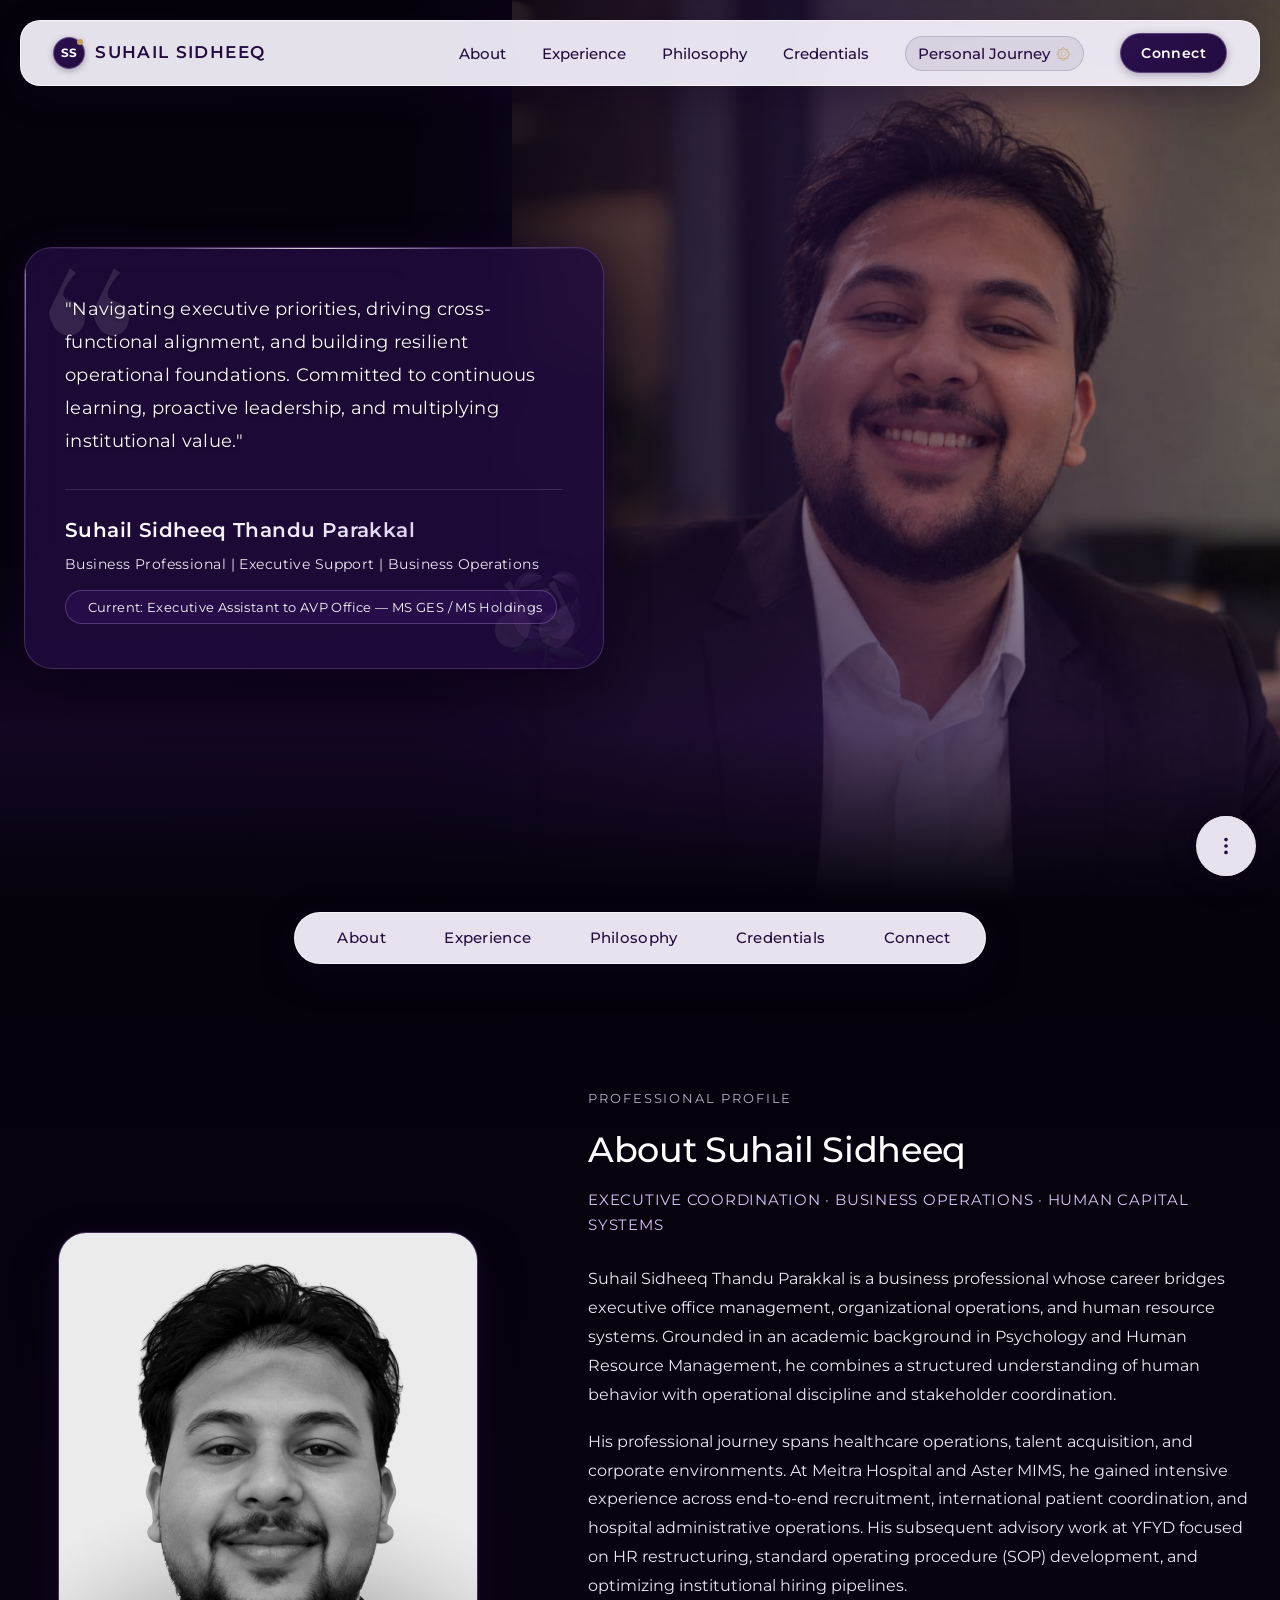
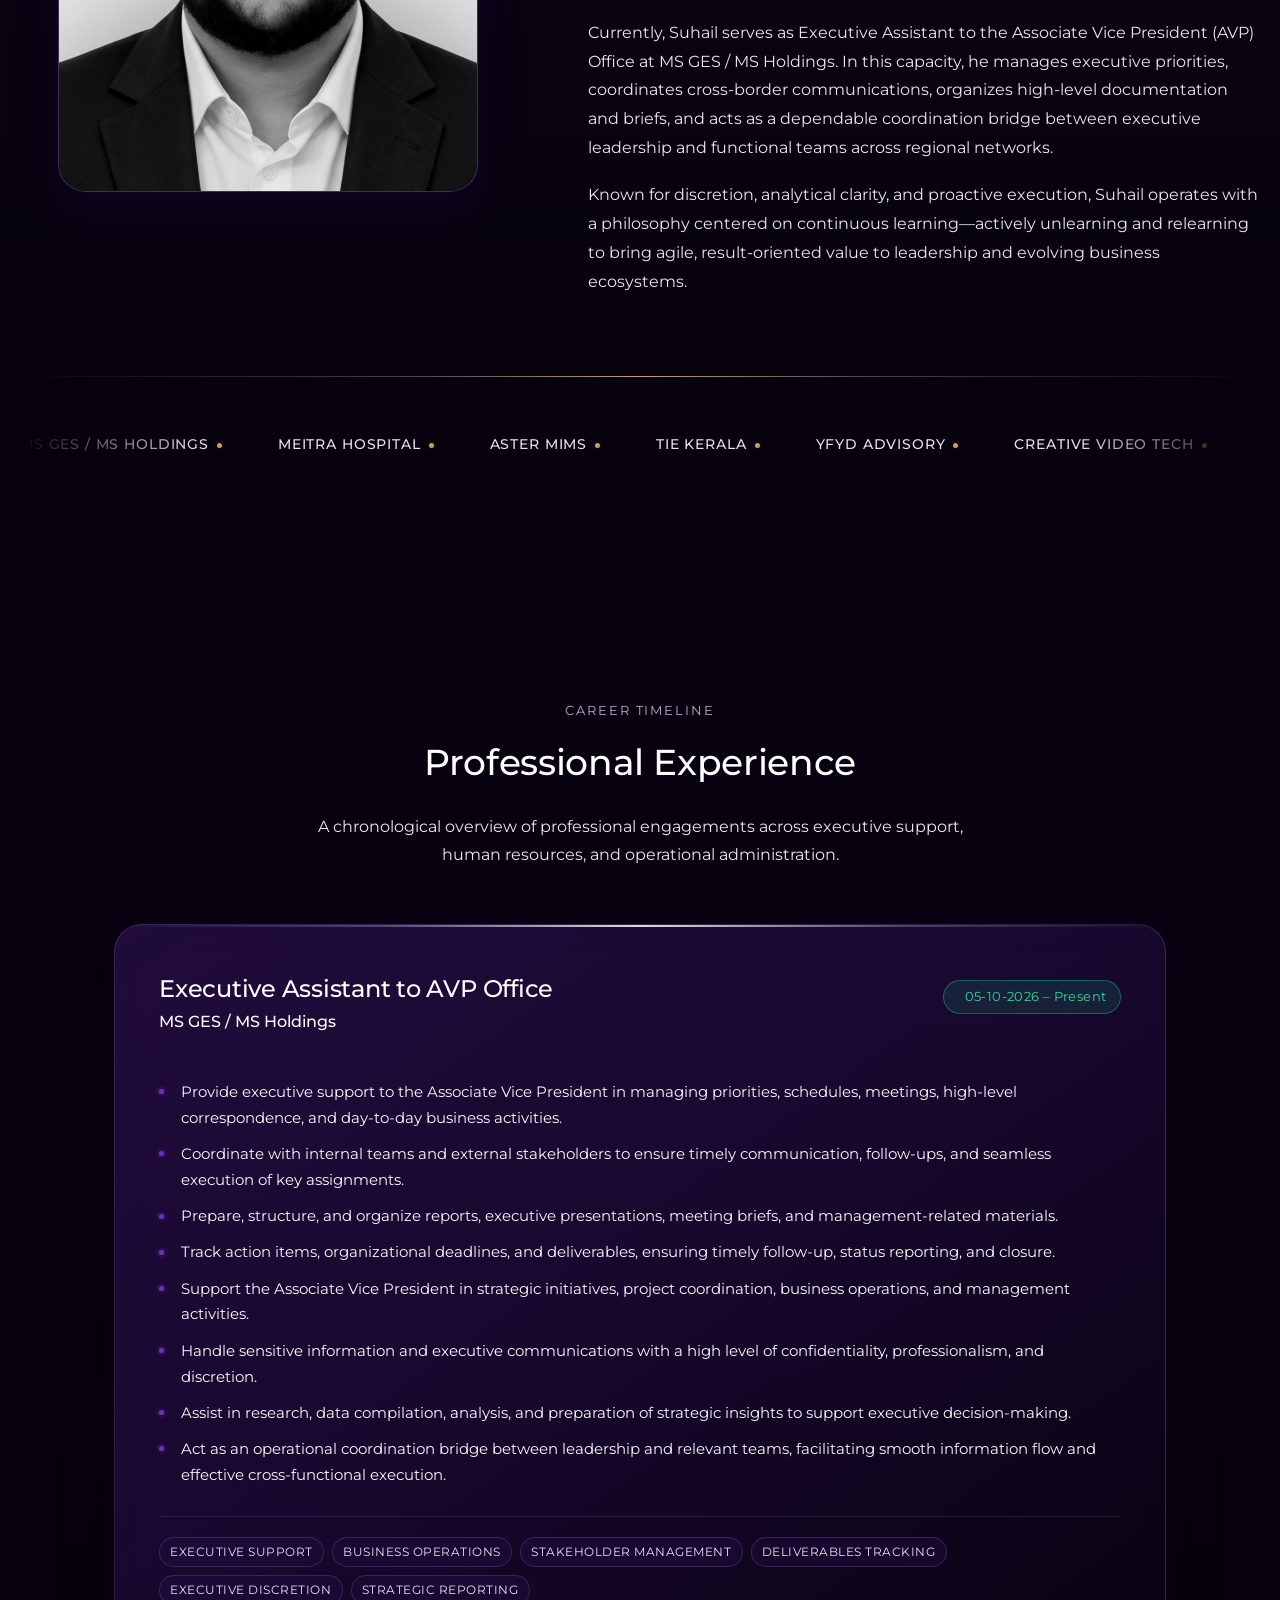
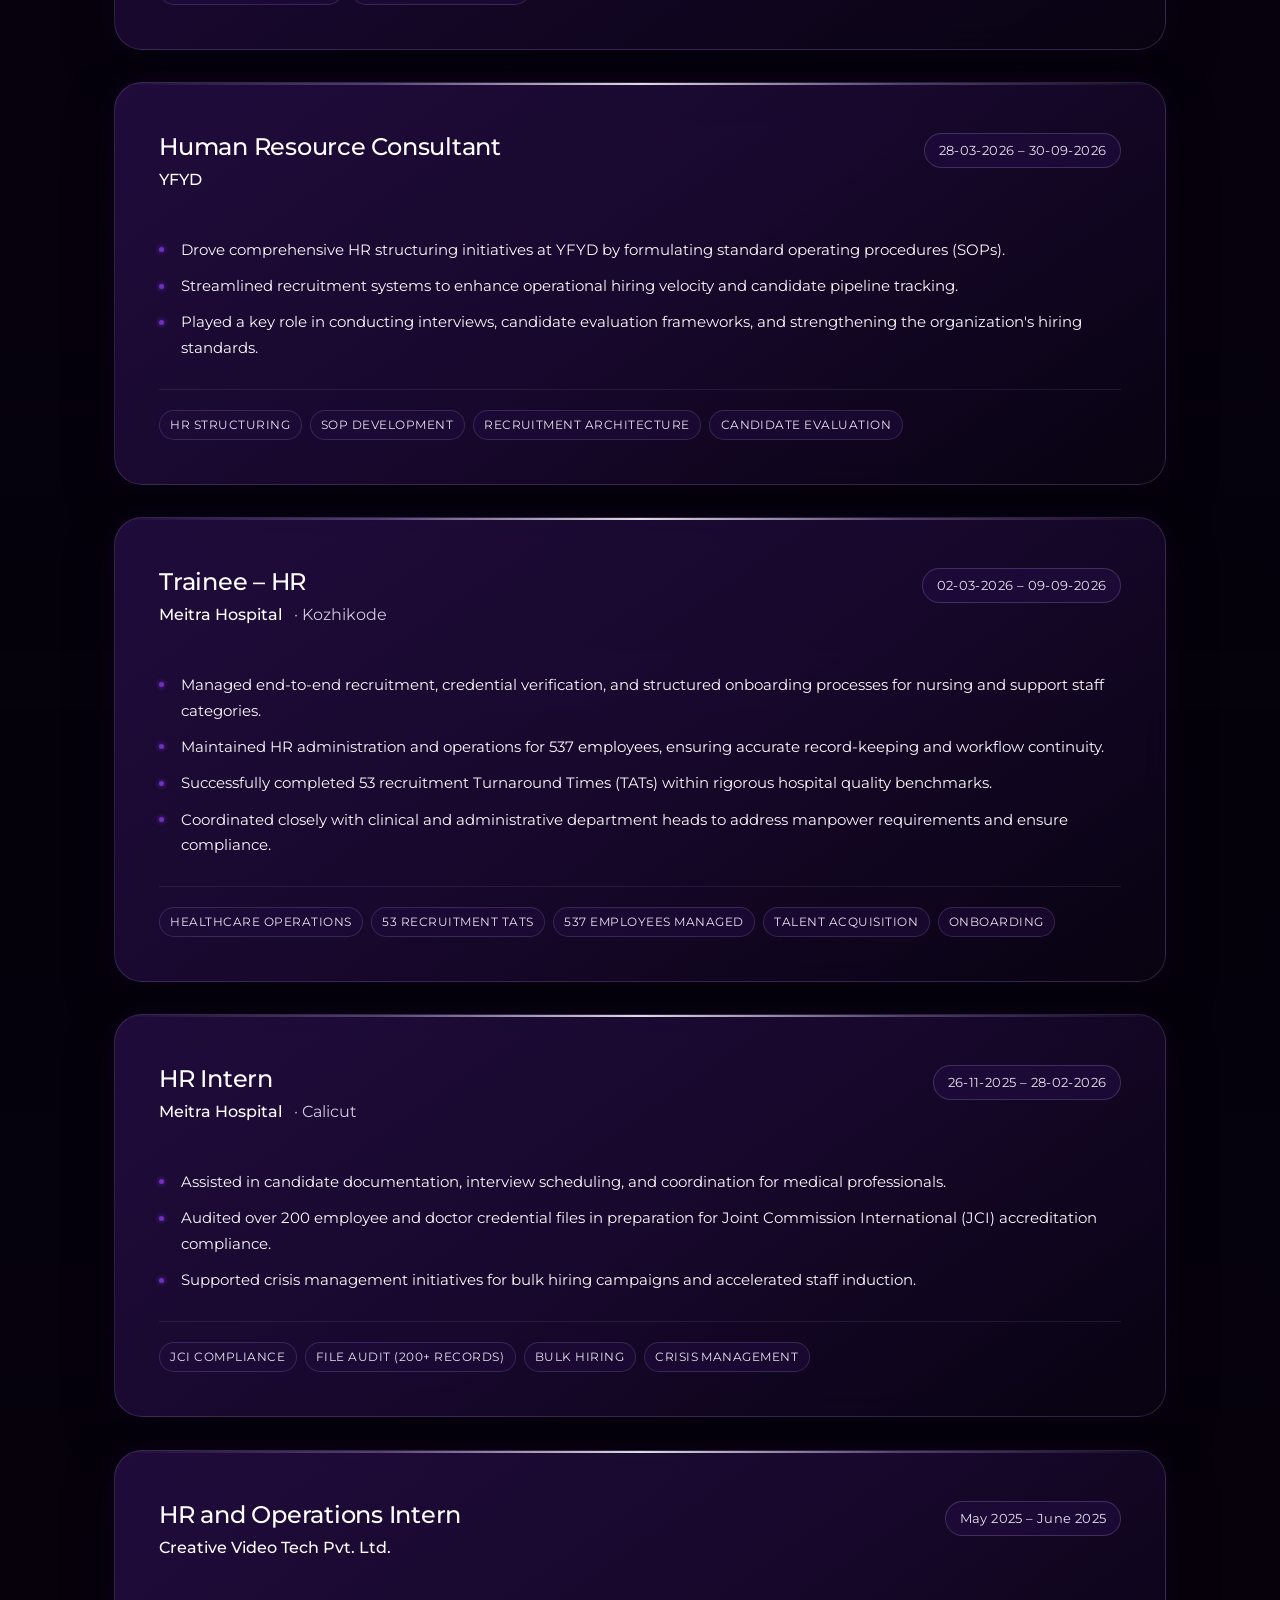
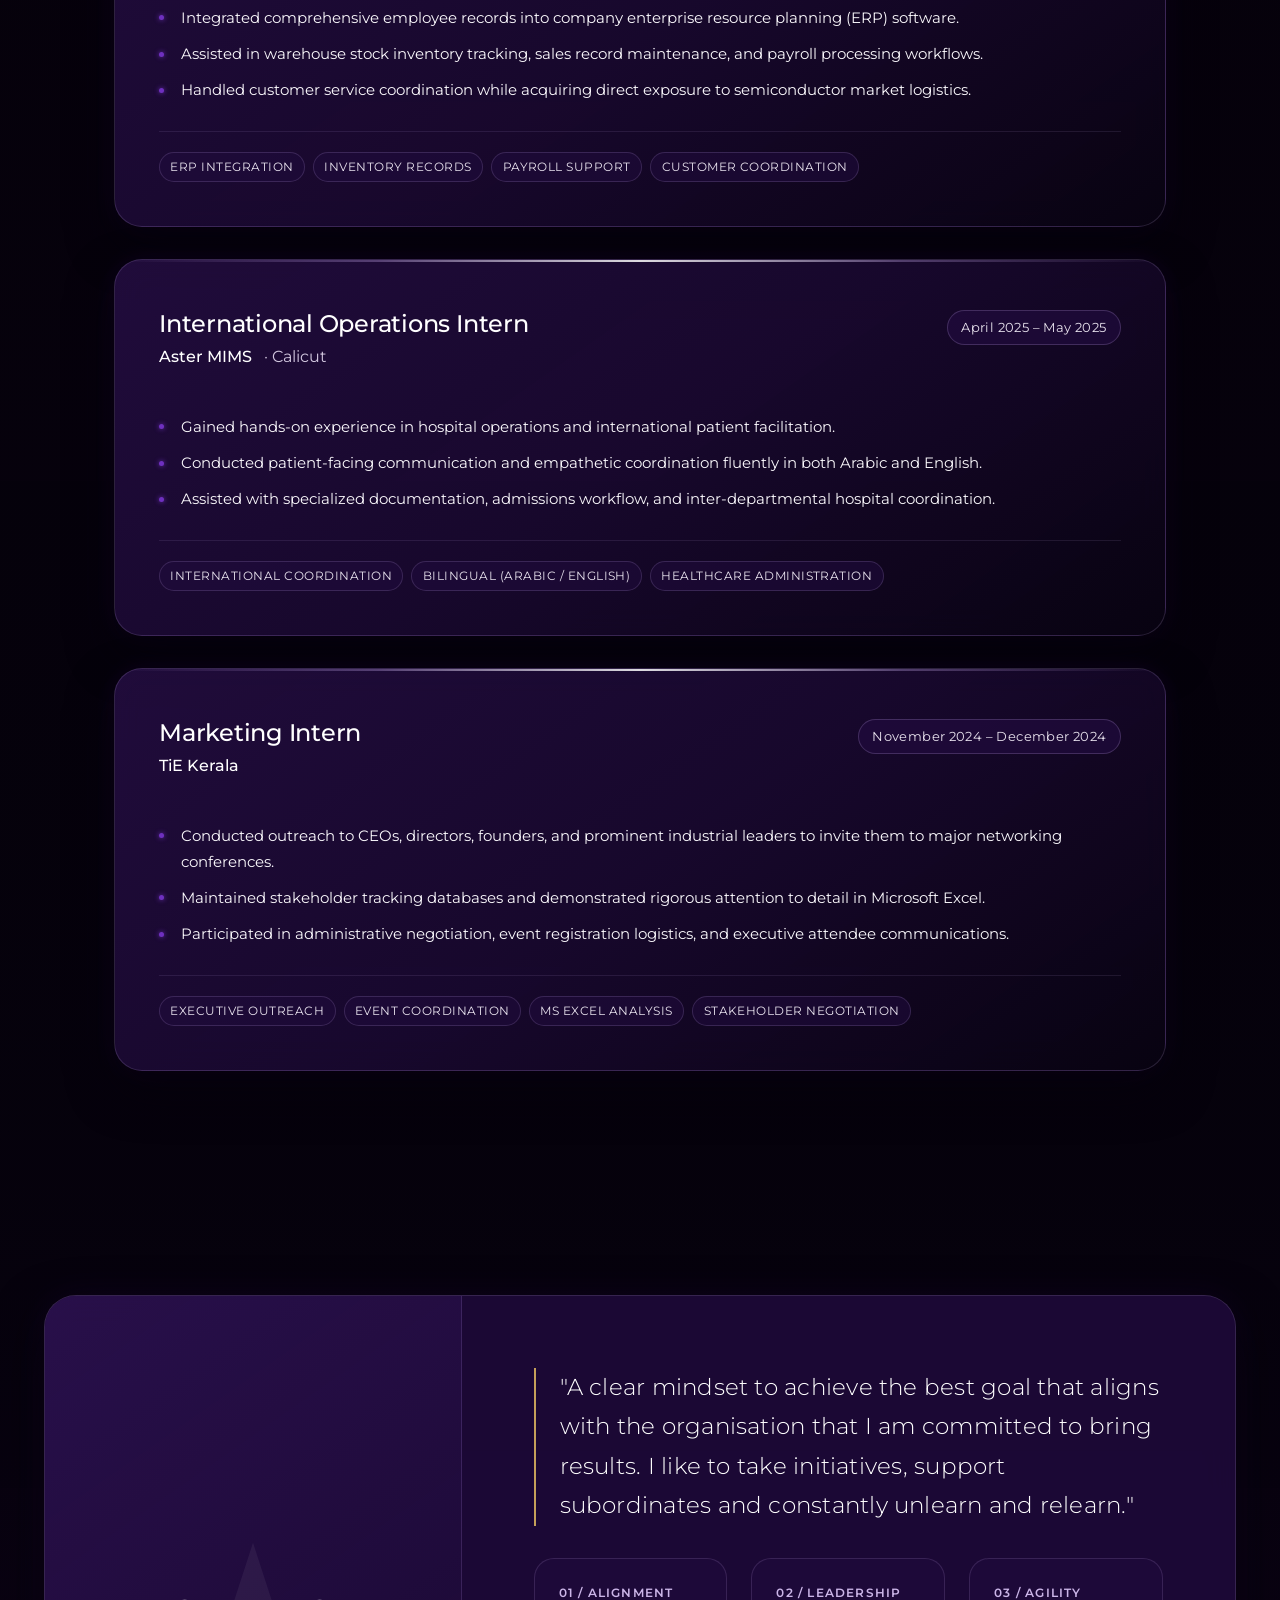
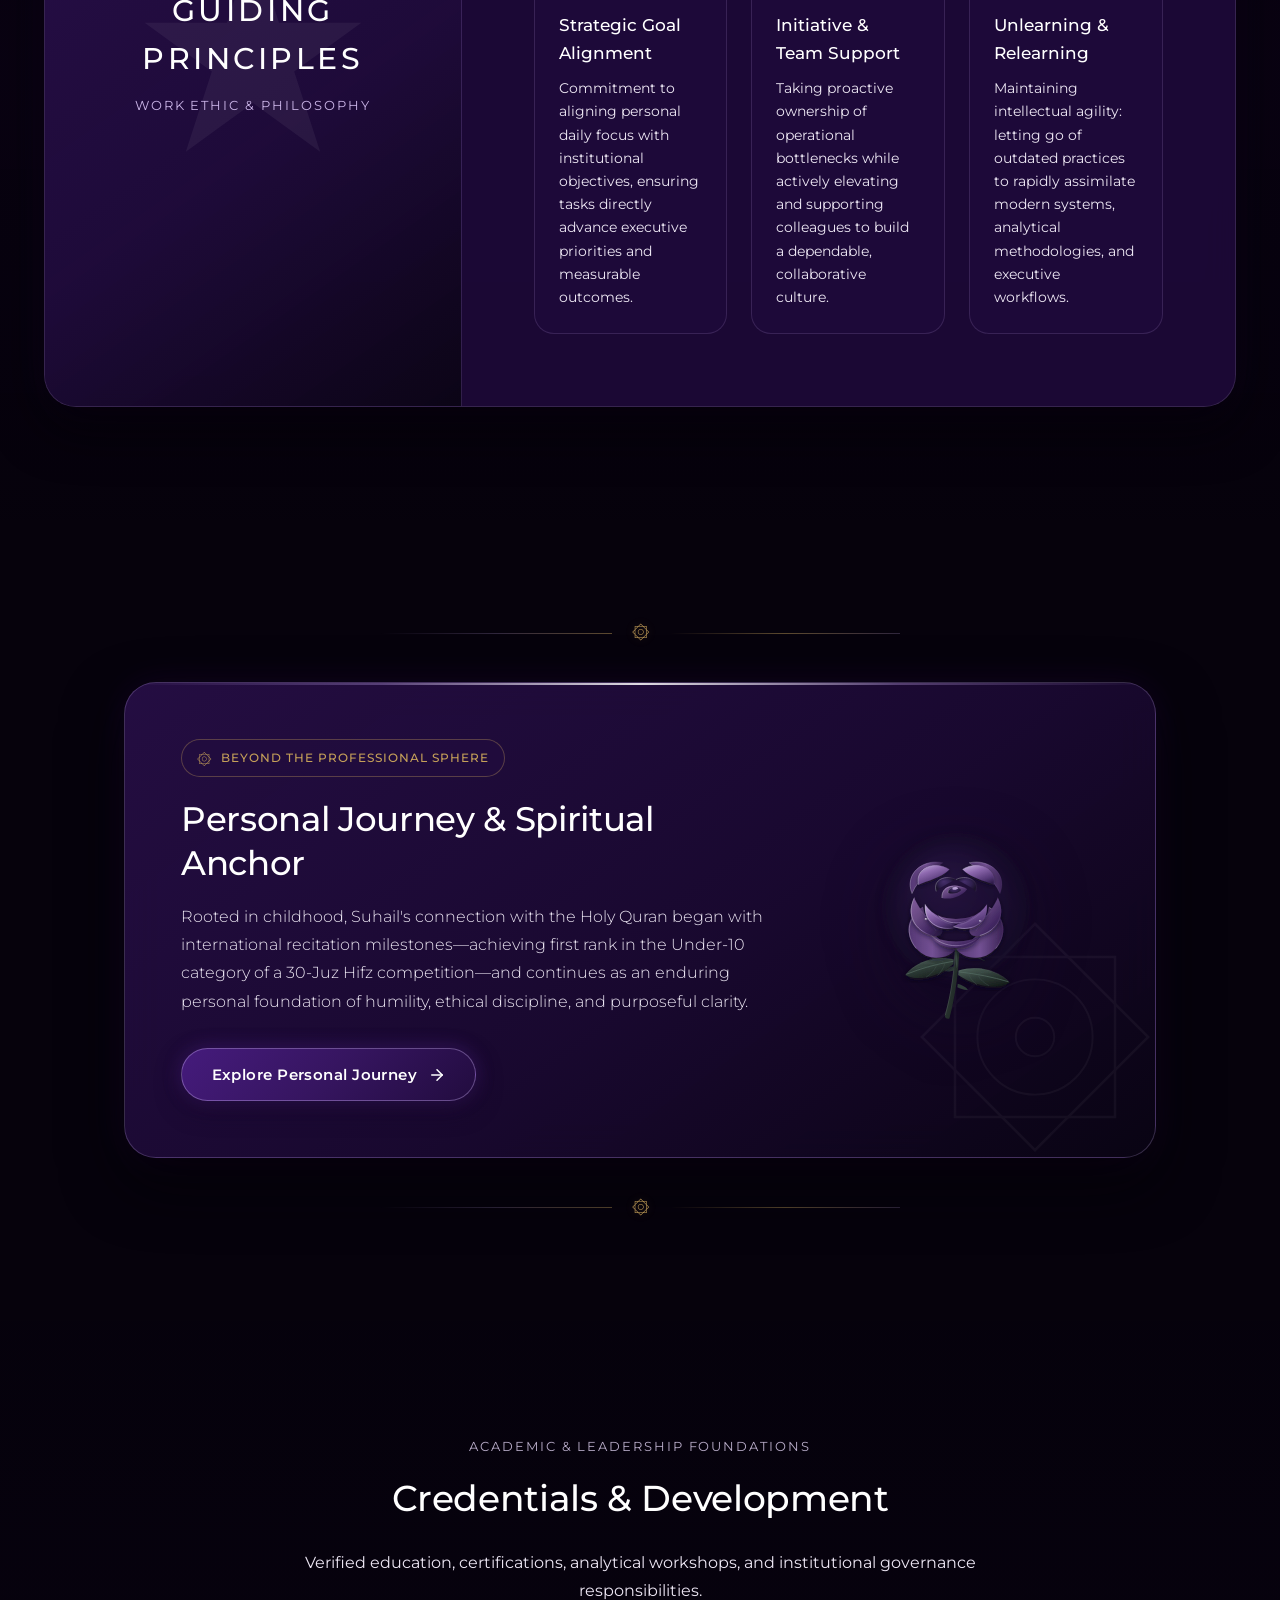
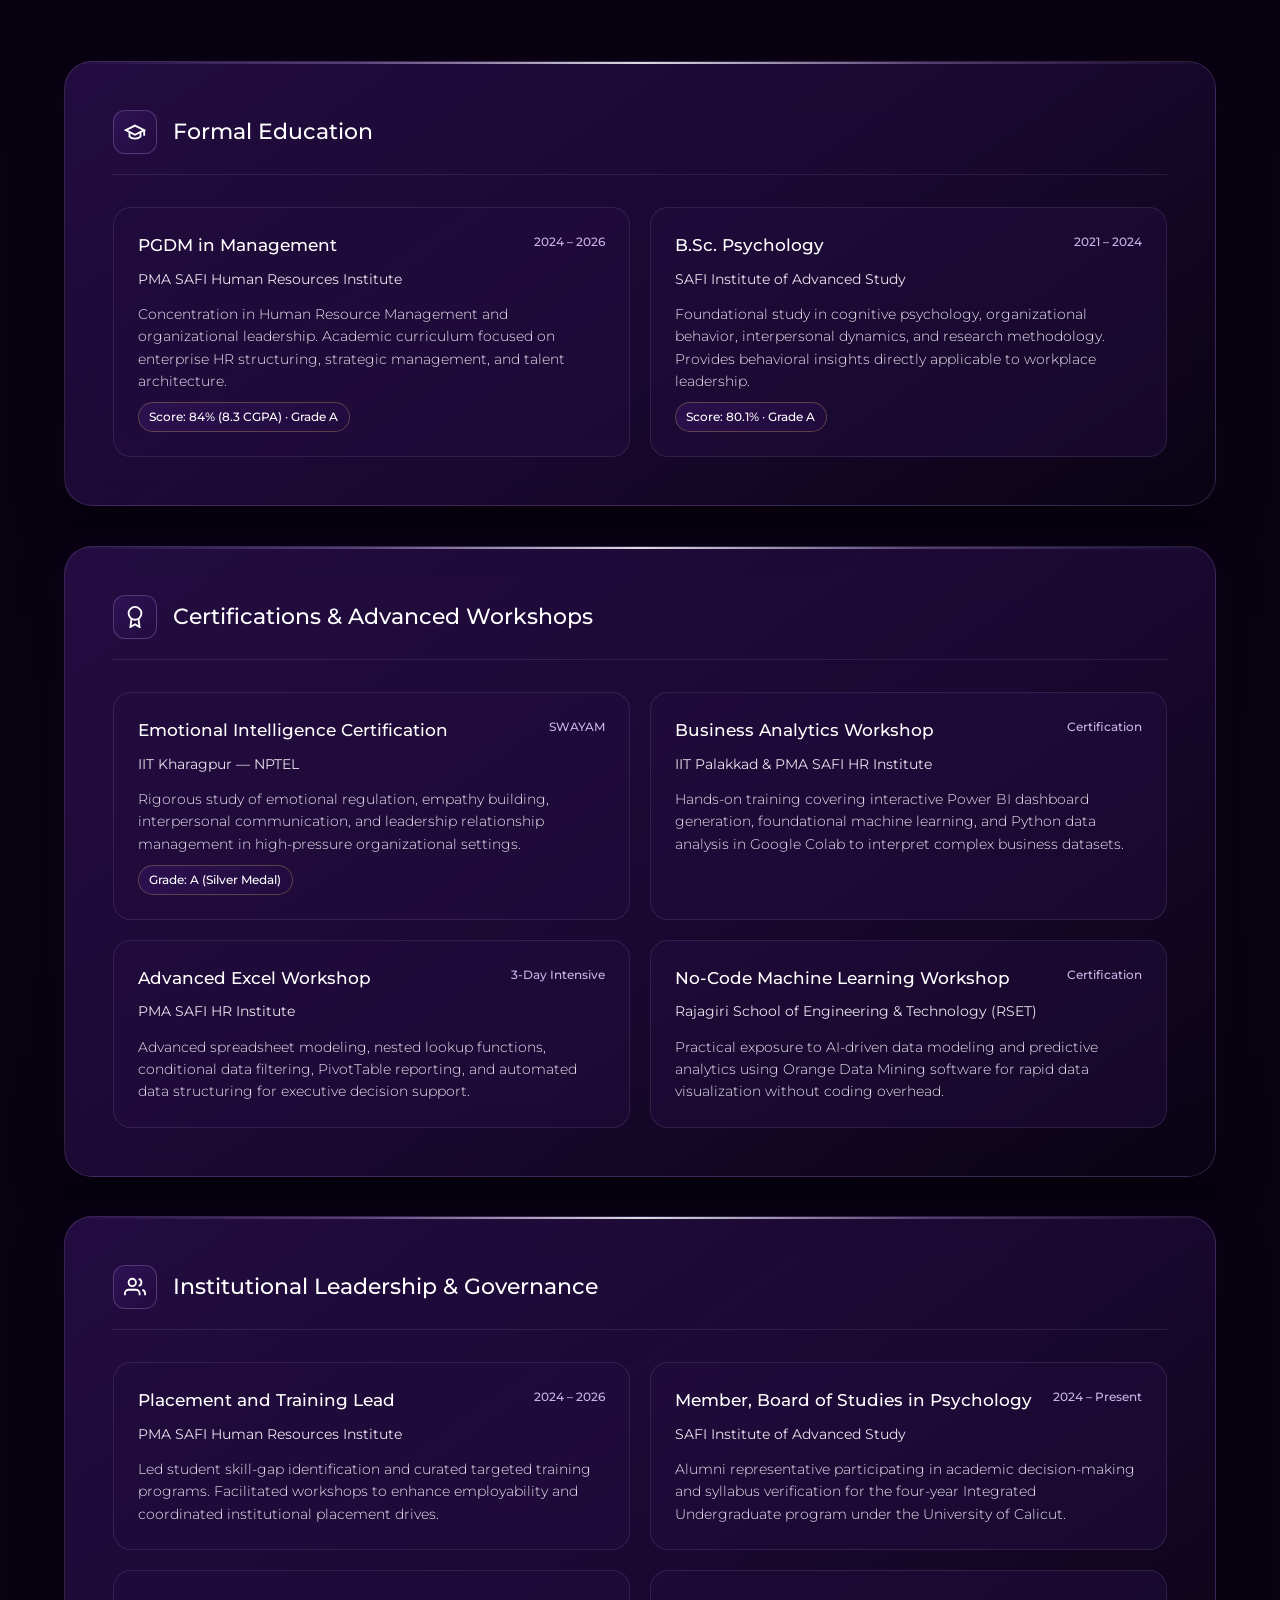
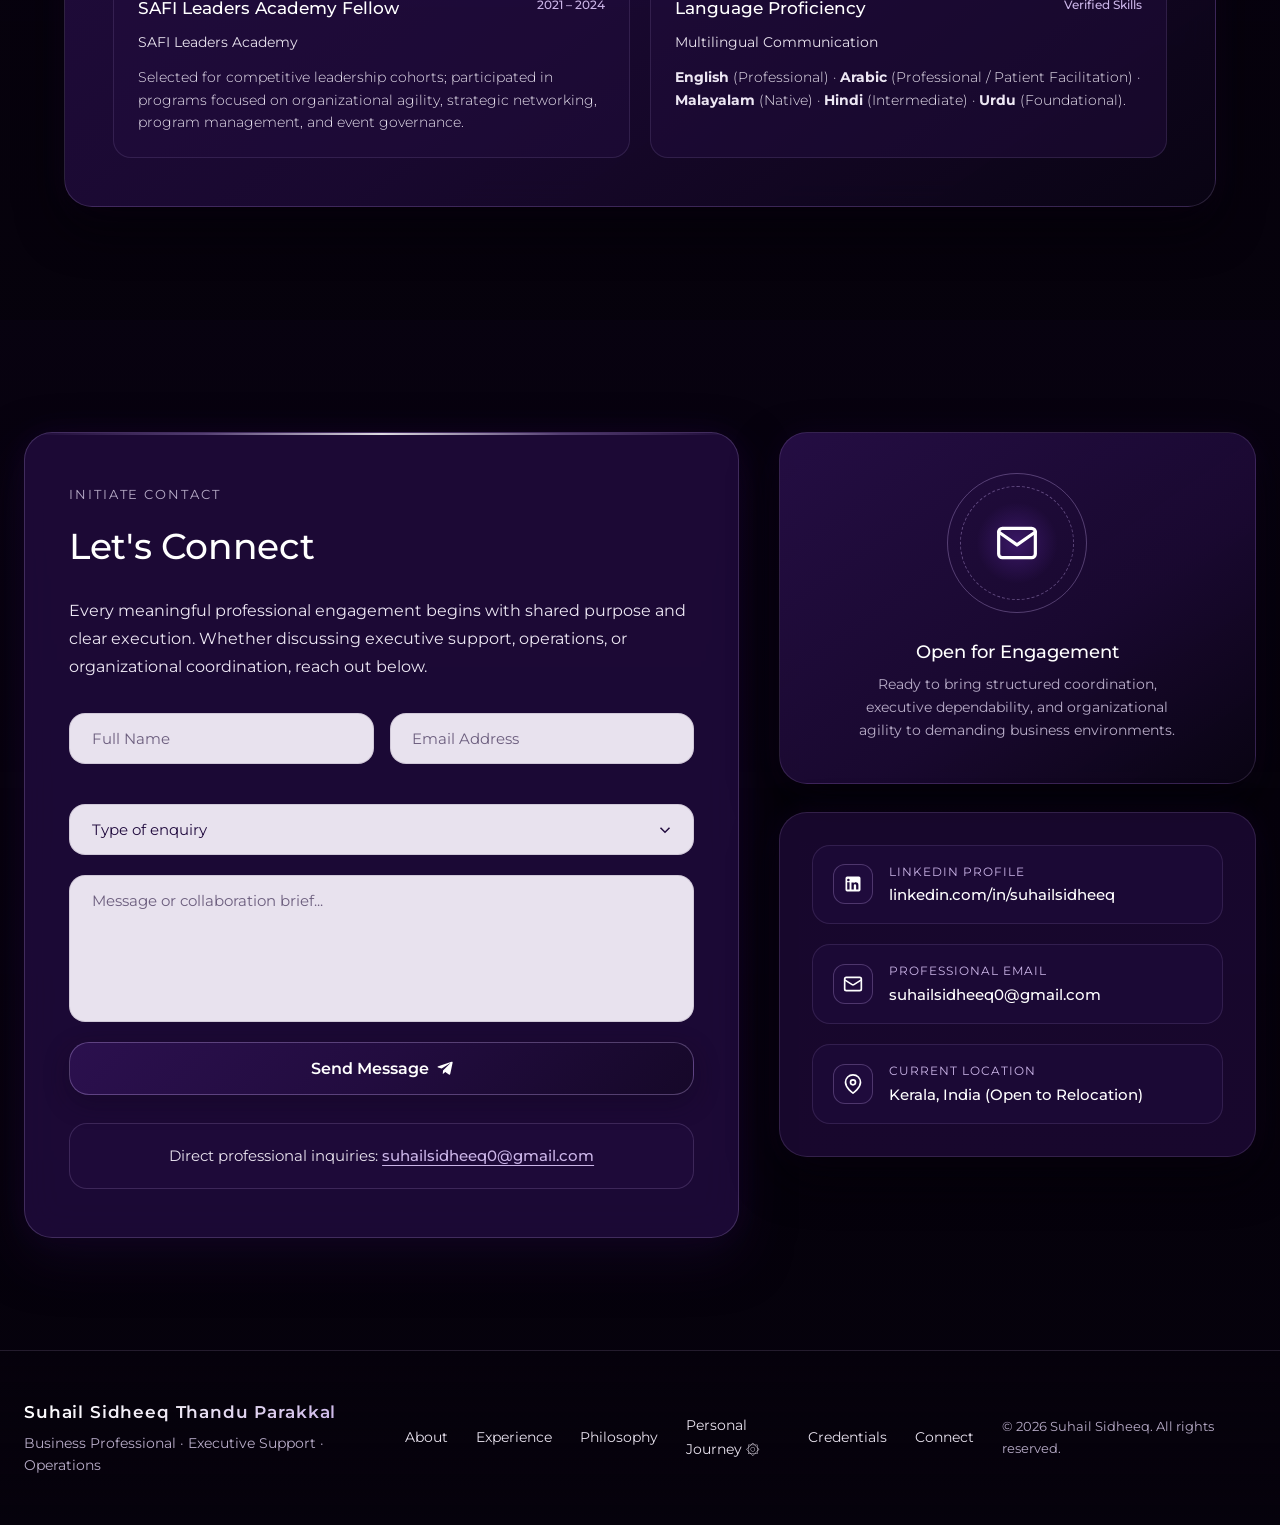
==== commit b1573daf: "feat: implement dynamic dark-purple to black gradient experience inspired by reference site" ====
--- a/index.html
+++ b/index.html
@@ -31,6 +31,16 @@
 </head>
 <body>
 
+  <!-- Dynamic Atmospheric Background Canvas (#220C3F & Deep Black Gradient) -->
+  <div class="dynamic-ambient-canvas" aria-hidden="true">
+    <div class="ambient-orb ambient-orb-1"></div>
+    <div class="ambient-orb ambient-orb-2"></div>
+    <div class="ambient-orb ambient-orb-3"></div>
+  </div>
+
+  <!-- Dynamic Cursor Spotlight Layer (Dual-layer radial gradient inspired by reference site) -->
+  <div class="dynamic-spotlight-layer" id="dynamic-spotlight" aria-hidden="true"></div>
+
   <!-- =========================================================================
        Top Floating Header Pill
        ========================================================================= -->
@@ -1018,6 +1028,7 @@
   </aside>
 
   <!-- Interactive JavaScript Scripts -->
+  <script src="js/dynamic-gradient.js"></script>
   <script src="js/navigation.js"></script>
   <script src="js/animations.js"></script>
   <script src="js/main.js"></script>
--- a/css/style.css
+++ b/css/style.css
@@ -8,29 +8,35 @@
 /* --- Central CSS Variables & Design Tokens --- */
 :root {
   /* =========================================================================
-     1. New Visual Identity: Dark Purple (#220C3F) Dominant Palette
+     1. Visual Identity: Dark Purple (#220C3F) & Deep Black Palette
      The client specified primary color: #220C3F
+     Transition color: deep black / near-black (#06020c)
+     White: typography, contrast, and selected lighter elements
      ========================================================================= */
-  --purple-darkest: #130623;           /* Deepest midnight dark purple canvas */
-  --purple-deep: #160829;              /* Deep canvas base for atmospheric depth */
+  --canvas-black: #06020c;             /* Deepest obsidian velvety black canvas */
+  --canvas-deep: #090314;              /* Deep black with subtle purple undertone */
+  --canvas-near-black: #0d041c;        /* Soft transitional near-black */
+  --purple-darkest: #110521;           /* Deep midnight dark purple */
+  --purple-deep: #18082e;              /* Deep dark purple base */
   --purple-primary: #220C3F;           /* Exact client specified dominant color */
   --purple-surface: #2B104E;           /* Rich dark purple card surface */
   --purple-surface-elevated: #361560;  /* Elevated cards, interactive elements */
   --purple-surface-highlight: #451B7C; /* Hover & active highlights */
   --purple-vibrant: #6E30BF;           /* Vibrant purple accent & focus rings */
-  --purple-luminous: #8F49EE;          /* Luminous purple for special badges */
+  --purple-luminous: #8F49EE;          /* Luminous purple for special badges & core glow */
   --purple-soft: #CBB5E8;              /* Soft lavender for subtitles & accents */
-  --purple-glow: rgba(34, 12, 63, 0.45);
-  --purple-ambient: rgba(54, 21, 96, 0.28);
-  --purple-tint: rgba(34, 12, 63, 0.65);
+  --purple-glow: rgba(34, 12, 63, 0.55);
+  --purple-glow-vibrant: rgba(110, 48, 191, 0.35);
+  --purple-ambient: rgba(54, 21, 96, 0.35);
+  --purple-tint: rgba(34, 12, 63, 0.7);
 
   /* Legacy aliases mapped directly to new #220C3F system */
-  --midnight-purple-deep: #130623;
+  --midnight-purple-deep: #06020c;
   --midnight-purple-base: #220C3F;     /* Dominant client dark purple */
   --midnight-purple-rich: #2B104E;
   --midnight-purple-luminous: #361560;
-  --midnight-purple-glow: rgba(34, 12, 63, 0.45);
-  --midnight-purple-accent-bg: rgba(34, 12, 63, 0.35);
+  --midnight-purple-glow: rgba(34, 12, 63, 0.55);
+  --midnight-purple-accent-bg: rgba(34, 12, 63, 0.45);
   --midnight-purple-border: rgba(203, 181, 232, 0.25);
 
   /* High-Contrast Typography & Text Tokens */
@@ -38,7 +44,7 @@
   --text-heading: #FAF8F5;             /* Warm off-white for crisp titles */
   --text-body: #ECE6F3;                /* High-contrast readable off-white */
   --text-secondary: #D2C7DF;           /* Soft lavender-grey for secondary paragraphs */
-  --text-muted: #A99CB8;               /* Subtle metadata & caption text */
+  --text-muted: #B8ACC8;               /* Subtle metadata & caption text */
   --text-purple-highlight: #D8C3F8;    /* Luminous lavender highlight */
   --text-dark: #160829;
   --text-dark-muted: #4B3E5C;
@@ -56,9 +62,9 @@
   --cloud-grey-border-light: rgba(215, 185, 255, 0.35);
 
   /* Subtle Metallic Chrome & Antique Gold Highlights (Islamic Visual Language) */
-  --chrome-metallic-sheen: linear-gradient(135deg, rgba(255, 255, 255, 0.16) 0%, rgba(203, 181, 232, 0.12) 50%, rgba(34, 12, 63, 0.35) 100%);
-  --chrome-gradient-card: linear-gradient(145deg, #2D1152 0%, #220C3F 65%, #18092E 100%);
-  --chrome-border-highlight: linear-gradient(90deg, transparent 0%, rgba(215, 185, 255, 0.3) 25%, rgba(255, 255, 255, 0.8) 50%, rgba(215, 185, 255, 0.3) 75%, transparent 100%);
+  --chrome-metallic-sheen: linear-gradient(135deg, rgba(255, 255, 255, 0.18) 0%, rgba(203, 181, 232, 0.14) 50%, rgba(34, 12, 63, 0.45) 100%);
+  --chrome-gradient-card: linear-gradient(145deg, rgba(45, 17, 82, 0.75) 0%, rgba(34, 12, 63, 0.7) 55%, rgba(10, 4, 20, 0.9) 100%);
+  --chrome-border-highlight: linear-gradient(90deg, transparent 0%, rgba(215, 185, 255, 0.3) 25%, rgba(255, 255, 255, 0.85) 50%, rgba(215, 185, 255, 0.3) 75%, transparent 100%);
   --chrome-edge-highlight: linear-gradient(180deg, rgba(255, 255, 255, 0.45) 0%, rgba(215, 185, 255, 0.18) 60%, transparent 100%);
   --chrome-text-sheen: linear-gradient(135deg, #FFFFFF 0%, #EDE7F4 50%, #CBB5E8 100%);
 
@@ -75,20 +81,20 @@
   --rose-accent-deep: #4A1E6B;
   --rose-accent-glow: rgba(120, 72, 152, 0.32);
 
-  /* Semantic UI Tokens Mapped to #220C3F Identity */
-  --bg-primary: #150827;               /* Atmospheric deep dark purple canvas */
+  /* Semantic UI Tokens Mapped to #220C3F & Deep Black System */
+  --bg-primary: #06020c;               /* Deep black / near-black canvas */
   --bg-secondary: #220C3F;             /* Dominant dark purple surface */
-  --bg-card: #2B104E;                  /* Component card surface */
-  --bg-card-gradient: linear-gradient(145deg, #2D1152 0%, #220C3F 65%, #18092E 100%);
+  --bg-card: rgba(34, 12, 63, 0.65);  /* Component card surface */
+  --bg-card-gradient: linear-gradient(145deg, rgba(43, 16, 78, 0.72) 0%, rgba(34, 12, 63, 0.65) 50%, rgba(9, 3, 18, 0.88) 100%);
   --bg-card-elevated: #361560;
-  --bg-card-subtle: #1F0B38;
+  --bg-card-subtle: #19072e;
   --bg-pill: rgba(244, 240, 250, 0.94);
   --bg-pill-active: linear-gradient(90deg, rgba(34, 12, 63, 0.16) 0%, rgba(55, 22, 99, 0.12) 60%, rgba(255, 255, 255, 0.98) 100%);
 
-  --border-subtle: rgba(215, 185, 255, 0.12);
-  --border-light: rgba(215, 185, 255, 0.22);
+  --border-subtle: rgba(215, 185, 255, 0.14);
+  --border-light: rgba(215, 185, 255, 0.24);
   --border-highlight: var(--chrome-border-highlight);
-  --border-chrome: rgba(255, 255, 255, 0.2);
+  --border-chrome: rgba(255, 255, 255, 0.22);
   --border-pill: rgba(34, 12, 63, 0.14);
 
   --font-sans: 'Montserrat', -apple-system, BlinkMacSystemFont, "Segoe UI", Roboto, sans-serif;
@@ -111,7 +117,7 @@
 
 html {
   font-family: var(--font-sans);
-  background-color: var(--bg-primary);
+  background-color: var(--canvas-black);
   color: var(--text-primary);
   scroll-behavior: smooth;
   font-size: 16px;
@@ -121,12 +127,94 @@
 }
 
 body {
-  background-color: var(--bg-primary);
+  background-color: var(--canvas-black);
   color: var(--text-primary);
   line-height: 1.65;
   overflow-x: hidden;
   position: relative;
   min-height: 100vh;
+}
+
+/* ==========================================================================
+   Dynamic Atmospheric Gradient & Interactive Spotlight
+   Inspired by reference website (adilkt16.github.io/portfolio/)
+   Customized to #220C3F (Dark Purple) & Deep Velvet Black (#06020c)
+   ========================================================================== */
+
+.dynamic-ambient-canvas {
+  position: fixed;
+  inset: 0;
+  z-index: 0;
+  pointer-events: none;
+  overflow: hidden;
+  background-color: var(--canvas-black);
+}
+
+.ambient-orb {
+  position: absolute;
+  border-radius: 50%;
+  filter: blur(85px);
+  -webkit-filter: blur(85px);
+  pointer-events: none;
+  will-change: transform, opacity;
+}
+
+/* Orb 1: Upper-right atmospheric purple halo (embraces Hero portrait & Quote Card) */
+.ambient-orb-1 {
+  top: -12%;
+  right: -8%;
+  width: 65vw;
+  height: 65vw;
+  max-width: 950px;
+  max-height: 950px;
+  background: radial-gradient(circle,
+    rgba(110, 48, 191, 0.38) 0%,
+    rgba(34, 12, 63, 0.72) 38%,
+    rgba(14, 4, 26, 0.5) 68%,
+    transparent 85%);
+  animation: ambientDrift1 24s ease-in-out infinite;
+}
+
+/* Orb 2: Mid-left atmospheric purple depth (illuminates Experience & Philosophy) */
+.ambient-orb-2 {
+  top: 36%;
+  left: -12%;
+  width: 58vw;
+  height: 58vw;
+  max-width: 850px;
+  max-height: 850px;
+  background: radial-gradient(circle,
+    rgba(94, 34, 166, 0.32) 0%,
+    rgba(34, 12, 63, 0.65) 42%,
+    rgba(9, 3, 18, 0.55) 72%,
+    transparent 85%);
+  animation: ambientDrift2 28s ease-in-out infinite;
+}
+
+/* Orb 3: Lower-right atmospheric purple base (illuminates Credentials & Connect) */
+.ambient-orb-3 {
+  bottom: -15%;
+  right: 5%;
+  width: 62vw;
+  height: 62vw;
+  max-width: 900px;
+  max-height: 900px;
+  background: radial-gradient(circle,
+    rgba(110, 48, 191, 0.3) 0%,
+    rgba(34, 12, 63, 0.65) 45%,
+    rgba(6, 2, 12, 0.65) 75%,
+    transparent 85%);
+  animation: ambientDrift3 22s ease-in-out infinite;
+}
+
+/* Dynamic Interactive Spotlight Layer (Atmospheric background lighting) */
+.dynamic-spotlight-layer {
+  position: fixed;
+  inset: 0;
+  z-index: 1;
+  pointer-events: none;
+  transition: opacity 0.3s ease;
+  will-change: background;
 }
 
 img {
@@ -432,7 +520,7 @@
   min-height: 100vh;
   width: 100%;
   overflow: hidden;
-  background-color: var(--bg-primary);
+  background-color: transparent;
   display: flex;
   align-items: center;
 }
@@ -461,11 +549,11 @@
   filter: contrast(1.08) brightness(0.88);
 }
 
-/* Atmospheric dark purple vignettes with subtle #220C3F gradation */
+/* Atmospheric dark-purple-to-black gradient overlays */
 .hero-overlay-left {
   position: absolute;
   inset: 0;
-  background: linear-gradient(90deg, #150827 0%, #150827 35%, rgba(21, 8, 39, 0.85) 60%, rgba(34, 12, 63, 0.25) 100%);
+  background: linear-gradient(90deg, #06020c 0%, rgba(6, 2, 12, 0.96) 32%, rgba(34, 12, 63, 0.55) 65%, transparent 100%);
   z-index: 2;
 }
 
@@ -475,7 +563,7 @@
   right: 0;
   bottom: 0;
   height: 38%;
-  background: linear-gradient(180deg, transparent 0%, rgba(21, 8, 39, 0.88) 60%, #150827 100%);
+  background: linear-gradient(180deg, transparent 0%, rgba(34, 12, 63, 0.45) 50%, #06020c 100%);
   z-index: 3;
 }
 
@@ -591,11 +679,12 @@
 
 .hero-statement {
   font-size: 1.05rem;
-  font-weight: 300;
+  font-weight: 400;
   line-height: 1.8;
-  color: #FFFFFF;
+  color: #FAF8FC;
   margin-bottom: 2rem;
-  letter-spacing: 0.01em;
+  letter-spacing: 0.015em;
+  text-shadow: 0 1px 3px rgba(0, 0, 0, 0.4);
 }
 
 @media (min-width: 768px) {
@@ -608,7 +697,7 @@
   display: flex;
   flex-direction: column;
   gap: 0.35rem;
-  border-top: 1px solid rgba(217, 221, 224, 0.12);
+  border-top: 1px solid rgba(215, 185, 255, 0.16);
   padding-top: 1.5rem;
 }
 
@@ -622,10 +711,10 @@
 }
 
 .hero-designation {
-  font-size: 0.88rem;
+  font-size: 0.9rem;
   font-weight: 400;
   letter-spacing: 0.03em;
-  color: var(--text-secondary);
+  color: #ECE6F3;
 }
 
 .hero-organization-badge {
@@ -634,12 +723,14 @@
   gap: 0.5rem;
   margin-top: 0.5rem;
   padding: 0.35rem 0.85rem;
-  background: rgba(48, 32, 79, 0.24);
-  border: 1px solid rgba(217, 221, 224, 0.18);
+  background: rgba(54, 21, 96, 0.45);
+  border: 1px solid rgba(215, 185, 255, 0.25);
   border-radius: 9999px;
   width: fit-content;
-  font-size: 0.78rem;
-  color: var(--cloud-grey-base);
+  font-size: 0.8rem;
+  color: #FAF8FC;
+  letter-spacing: 0.03em;
+}
   letter-spacing: 0.03em;
 }
 
@@ -817,8 +908,15 @@
 /* --- Section Containers --- */
 .portfolio-section {
   position: relative;
+  z-index: 2;
   padding: 5rem 0;
-  background-color: var(--bg-primary);
+  background-color: transparent;
+  /* Atmospheric vertical gradation between sections */
+  background-image: linear-gradient(180deg, rgba(34, 12, 63, 0.08) 0%, transparent 45%, rgba(6, 2, 12, 0.25) 100%);
+}
+
+.portfolio-section:nth-of-type(even) {
+  background-image: linear-gradient(180deg, rgba(6, 2, 12, 0.25) 0%, rgba(34, 12, 63, 0.12) 50%, rgba(6, 2, 12, 0.3) 100%);
 }
 
 @media (min-width: 1024px) {
@@ -852,8 +950,8 @@
 
 .section-description {
   font-size: 1rem;
-  font-weight: 300;
-  color: var(--text-secondary);
+  font-weight: 400;
+  color: #EDE7F4;
   line-height: 1.75;
   max-width: 680px;
 }
@@ -937,9 +1035,9 @@
 
 .about-bio-paragraphs p {
   font-size: 0.95rem;
-  font-weight: 300;
+  font-weight: 400;
   line-height: 1.8;
-  color: var(--text-body);
+  color: #ECE6F3;
 }
 
 @media (min-width: 768px) {
@@ -1023,7 +1121,7 @@
   gap: 2rem;
 }
 
-/* Experience Card — Dark Purple #220C3F Base with Chrome Sheen */
+/* Experience Card — Dark Purple #220C3F Base with Dynamic Gradient Sheen */
 .experience-card {
   position: relative;
   background: var(--bg-card-gradient);
@@ -1031,7 +1129,9 @@
   border-radius: 28px;
   padding: 2.25rem 2rem;
   overflow: hidden;
-  box-shadow: 0 20px 45px rgba(19, 6, 35, 0.65), 0 0 25px rgba(34, 12, 63, 0.25);
+  backdrop-filter: blur(16px);
+  -webkit-backdrop-filter: blur(16px);
+  box-shadow: 0 20px 45px rgba(6, 2, 12, 0.75), 0 0 25px rgba(34, 12, 63, 0.35);
   transition: transform var(--transition-normal), border-color var(--transition-normal), box-shadow var(--transition-normal);
 }
 
@@ -1042,9 +1142,9 @@
 }
 
 .experience-card:hover {
-  border-color: rgba(215, 185, 255, 0.35);
+  border-color: rgba(215, 185, 255, 0.38);
   transform: translateY(-2px);
-  box-shadow: 0 25px 50px rgba(19, 6, 35, 0.75), 0 0 35px rgba(34, 12, 63, 0.4);
+  box-shadow: 0 25px 50px rgba(4, 1, 8, 0.85), 0 0 35px rgba(34, 12, 63, 0.55);
 }
 
 /* Chrome metallic reflection border */
@@ -1134,10 +1234,10 @@
 .experience-responsibilities li {
   position: relative;
   padding-left: 1.35rem;
-  font-size: 0.94rem;
-  font-weight: 300;
+  font-size: 0.95rem;
+  font-weight: 400;
   line-height: 1.7;
-  color: var(--text-body);
+  color: #FAF8FC;
 }
 
 .experience-responsibilities li::before {
@@ -1194,7 +1294,9 @@
   overflow: hidden;
   display: grid;
   grid-template-columns: 1fr;
-  box-shadow: 0 20px 50px rgba(19, 6, 35, 0.7);
+  backdrop-filter: blur(16px);
+  -webkit-backdrop-filter: blur(16px);
+  box-shadow: 0 20px 50px rgba(4, 1, 8, 0.8), 0 0 35px rgba(34, 12, 63, 0.35);
 }
 
 @media (min-width: 1024px) {
@@ -1206,7 +1308,7 @@
 
 .philosophy-left-col {
   position: relative;
-  background: linear-gradient(145deg, #2D1152 0%, #220C3F 60%, #160829 100%);
+  background: linear-gradient(145deg, rgba(45, 17, 82, 0.78) 0%, rgba(34, 12, 63, 0.7) 60%, rgba(10, 4, 20, 0.9) 100%);
   border-bottom: 1px solid rgba(215, 185, 255, 0.12);
   display: flex;
   flex-direction: column;
@@ -1350,9 +1452,9 @@
 
 .pillar-desc {
   font-size: 0.88rem;
-  font-weight: 300;
+  font-weight: 400;
   line-height: 1.65;
-  color: var(--text-body);
+  color: #EDE7F4;
 }
 
 /* ==========================================================================
@@ -1418,8 +1520,7 @@
 .personal-bridge-section {
   position: relative;
   padding: 4rem 0;
-  background: radial-gradient(circle at 50% 50%, rgba(34, 12, 63, 0.45) 0%, transparent 75%),
-              var(--bg-primary);
+  background: transparent;
   overflow: hidden;
 }
 
@@ -1430,11 +1531,13 @@
 
 .personal-bridge-card {
   position: relative;
-  background: linear-gradient(145deg, #2D1152 0%, #220C3F 55%, #18092E 100%);
+  background: linear-gradient(145deg, rgba(45, 17, 82, 0.78) 0%, rgba(34, 12, 63, 0.7) 55%, rgba(10, 4, 20, 0.9) 100%);
   border: 1px solid rgba(215, 185, 255, 0.22);
+  backdrop-filter: blur(20px);
+  -webkit-backdrop-filter: blur(20px);
   border-radius: 32px;
   padding: 3rem 2.25rem;
-  box-shadow: 0 25px 60px rgba(19, 6, 35, 0.75), 0 0 35px rgba(34, 12, 63, 0.35);
+  box-shadow: 0 25px 60px rgba(4, 1, 8, 0.8), 0 0 35px rgba(34, 12, 63, 0.45);
   display: grid;
   grid-template-columns: 1fr;
   align-items: center;
@@ -1651,12 +1754,11 @@
 /* Striking Opening Hero Section */
 .pj-hero-section {
   position: relative;
+  z-index: 2;
   padding: 5rem 0 4rem;
   text-align: center;
   overflow: hidden;
-  background: radial-gradient(circle at 50% 15%, rgba(43, 16, 78, 0.5) 0%, transparent 65%),
-              radial-gradient(circle at 85% 85%, rgba(34, 12, 63, 0.35) 0%, transparent 60%),
-              var(--bg-primary);
+  background: transparent;
 }
 
 @media (min-width: 768px) {
@@ -1799,6 +1901,7 @@
 .pj-editorial-section {
   padding: 3rem 0 5rem;
   position: relative;
+  z-index: 2;
 }
 
 .pj-editorial-grid {
@@ -2078,6 +2181,7 @@
 .pj-values-section {
   padding: 4rem 0;
   position: relative;
+  z-index: 2;
 }
 
 .pj-values-grid {
@@ -2099,13 +2203,15 @@
   border: 1px solid rgba(215, 185, 255, 0.15);
   border-radius: 22px;
   padding: 2rem 1.75rem;
+  backdrop-filter: blur(16px);
+  -webkit-backdrop-filter: blur(16px);
   transition: transform var(--transition-normal), border-color var(--transition-normal), box-shadow var(--transition-normal);
 }
 
 .pj-value-card:hover {
   transform: translateY(-3px);
   border-color: var(--purple-soft);
-  box-shadow: 0 15px 30px rgba(19, 6, 35, 0.55), 0 0 18px rgba(110, 48, 191, 0.3);
+  box-shadow: 0 15px 30px rgba(4, 1, 8, 0.6), 0 0 20px rgba(110, 48, 191, 0.35);
 }
 
 .pj-value-num {
@@ -2125,25 +2231,29 @@
 
 .pj-value-desc {
   font-size: 0.92rem;
-  font-weight: 300;
+  font-weight: 400;
   line-height: 1.7;
-  color: var(--text-body);
+  color: #EDE7F4;
 }
 
 /* Return to Professional Portfolio Bridge Section */
 .pj-return-section {
   padding: 4rem 0 6rem;
   text-align: center;
+  position: relative;
+  z-index: 2;
 }
 
 .pj-return-card {
   max-width: 860px;
   margin: 0 auto;
-  background: linear-gradient(145deg, #2D1152 0%, #220C3F 60%, #18092E 100%);
+  background: linear-gradient(145deg, rgba(45, 17, 82, 0.78) 0%, rgba(34, 12, 63, 0.7) 60%, rgba(10, 4, 20, 0.9) 100%);
   border: 1px solid rgba(215, 185, 255, 0.25);
+  backdrop-filter: blur(20px);
+  -webkit-backdrop-filter: blur(20px);
   border-radius: 32px;
   padding: 3.5rem 2.5rem;
-  box-shadow: 0 25px 60px rgba(19, 6, 35, 0.75);
+  box-shadow: 0 25px 60px rgba(4, 1, 8, 0.8), 0 0 35px rgba(34, 12, 63, 0.4);
   position: relative;
   overflow: hidden;
 }
@@ -2234,9 +2344,7 @@
 /* Backward-compatibility classes for existing elements if needed */
 .quran-section {
   position: relative;
-  background: radial-gradient(circle at 85% 15%, rgba(43, 16, 78, 0.45) 0%, transparent 60%),
-              radial-gradient(circle at 15% 85%, rgba(34, 12, 63, 0.35) 0%, transparent 55%),
-              var(--bg-primary);
+  background: transparent;
   overflow: hidden;
   border-top: 1px solid rgba(215, 185, 255, 0.1);
   border-bottom: 1px solid rgba(215, 185, 255, 0.1);
@@ -2448,7 +2556,9 @@
   border-radius: 28px;
   padding: 2.25rem 2rem;
   overflow: hidden;
-  box-shadow: 0 20px 45px rgba(19, 6, 35, 0.65), 0 0 25px rgba(34, 12, 63, 0.25);
+  backdrop-filter: blur(16px);
+  -webkit-backdrop-filter: blur(16px);
+  box-shadow: 0 20px 45px rgba(4, 1, 8, 0.8), 0 0 30px rgba(34, 12, 63, 0.4);
 }
 
 @media (min-width: 768px) {
@@ -2766,7 +2876,7 @@
 
 .connect-graphic-card {
   position: relative;
-  background: linear-gradient(145deg, #2D1152 0%, #220C3F 60%, #160829 100%);
+  background: linear-gradient(145deg, rgba(45, 17, 82, 0.78) 0%, rgba(34, 12, 63, 0.7) 60%, rgba(10, 4, 20, 0.9) 100%);
   border: 1px solid var(--border-subtle);
   border-radius: 28px;
   padding: 2.5rem 2rem;
@@ -2775,8 +2885,10 @@
   align-items: center;
   justify-content: center;
   text-align: center;
+  backdrop-filter: blur(16px);
+  -webkit-backdrop-filter: blur(16px);
   overflow: hidden;
-  box-shadow: 0 20px 45px rgba(19, 6, 35, 0.65);
+  box-shadow: 0 20px 45px rgba(4, 1, 8, 0.8), 0 0 30px rgba(34, 12, 63, 0.35);
 }
 
 .connect-circle-graphic {
@@ -2823,7 +2935,9 @@
   display: flex;
   flex-direction: column;
   gap: 1.25rem;
-  box-shadow: 0 20px 45px rgba(19, 6, 35, 0.65);
+  backdrop-filter: blur(16px);
+  -webkit-backdrop-filter: blur(16px);
+  box-shadow: 0 20px 45px rgba(4, 1, 8, 0.8), 0 0 30px rgba(34, 12, 63, 0.35);
 }
 
 .channel-link-item {
@@ -2877,9 +2991,11 @@
 
 /* --- Minimal Footer --- */
 .site-footer {
-  border-top: 1px solid rgba(215, 185, 255, 0.12);
+  border-top: 1px solid rgba(215, 185, 255, 0.14);
   padding: 3rem 0;
-  background-color: var(--bg-primary);
+  background: linear-gradient(180deg, transparent 0%, rgba(6, 2, 12, 0.95) 100%);
+  position: relative;
+  z-index: 10;
 }
 
 .footer-inner {
--- a/css/animations.css
+++ b/css/animations.css
@@ -77,8 +77,8 @@
 /* --- Hero Subtle Drift / Vignette In --- */
 @keyframes heroFadeIn {
   from {
-    opacity: 0;
-    transform: translateY(16px);
+    opacity: 0.7;
+    transform: translateY(10px);
   }
   to {
     opacity: 1;
@@ -87,7 +87,7 @@
 }
 
 .hero-quote-card {
-  animation: heroFadeIn 1.1s cubic-bezier(0.16, 1, 0.3, 1) forwards;
+  animation: heroFadeIn 0.6s cubic-bezier(0.16, 1, 0.3, 1) forwards;
 }
 
 /* --- Speed Dial Expand Keyframes --- */
@@ -118,6 +118,44 @@
   animation: roseGlowPulse 6s ease-in-out infinite;
 }
 
+/* --- Ambient Atmospheric Gradient Drifts (#220C3F & Deep Black) --- */
+@keyframes ambientDrift1 {
+  0%, 100% {
+    transform: translate(0, 0) scale(1);
+    opacity: 0.65;
+  }
+  33% {
+    transform: translate(-35px, 25px) scale(1.08);
+    opacity: 0.78;
+  }
+  66% {
+    transform: translate(25px, -20px) scale(0.95);
+    opacity: 0.58;
+  }
+}
+
+@keyframes ambientDrift2 {
+  0%, 100% {
+    transform: translate(0, 0) scale(1);
+    opacity: 0.55;
+  }
+  50% {
+    transform: translate(30px, -25px) scale(1.1);
+    opacity: 0.72;
+  }
+}
+
+@keyframes ambientDrift3 {
+  0%, 100% {
+    transform: translate(0, 0) scale(1);
+    opacity: 0.6;
+  }
+  50% {
+    transform: translate(-25px, 20px) scale(1.05);
+    opacity: 0.75;
+  }
+}
+
 /* --- Accessibility: prefers-reduced-motion --- */
 @media (prefers-reduced-motion: reduce) {
   *, *::before, *::after {
@@ -139,5 +177,9 @@
   .rose-glow-accent {
     animation: none !important;
   }
+
+  .ambient-orb {
+    animation: none !important;
+  }
 }
 
--- a/css/responsive.css
+++ b/css/responsive.css
@@ -40,7 +40,7 @@
   }
 
   .hero-overlay-left {
-    background: linear-gradient(180deg, rgba(21, 8, 39, 0.25) 0%, rgba(21, 8, 39, 0.75) 45%, #150827 82%);
+    background: linear-gradient(180deg, rgba(6, 2, 12, 0.25) 0%, rgba(34, 12, 63, 0.6) 45%, #06020c 82%);
   }
 
   .hero-content-container {
@@ -479,7 +479,7 @@
   }
 
   .hero-overlay-left {
-    background: linear-gradient(90deg, #150827 0%, #150827 30%, rgba(21, 8, 39, 0.8) 60%, rgba(34, 12, 63, 0.25) 100%);
+    background: linear-gradient(90deg, #06020c 0%, #06020c 30%, rgba(34, 12, 63, 0.6) 60%, transparent 100%);
   }
 
   .hero-quote-card {
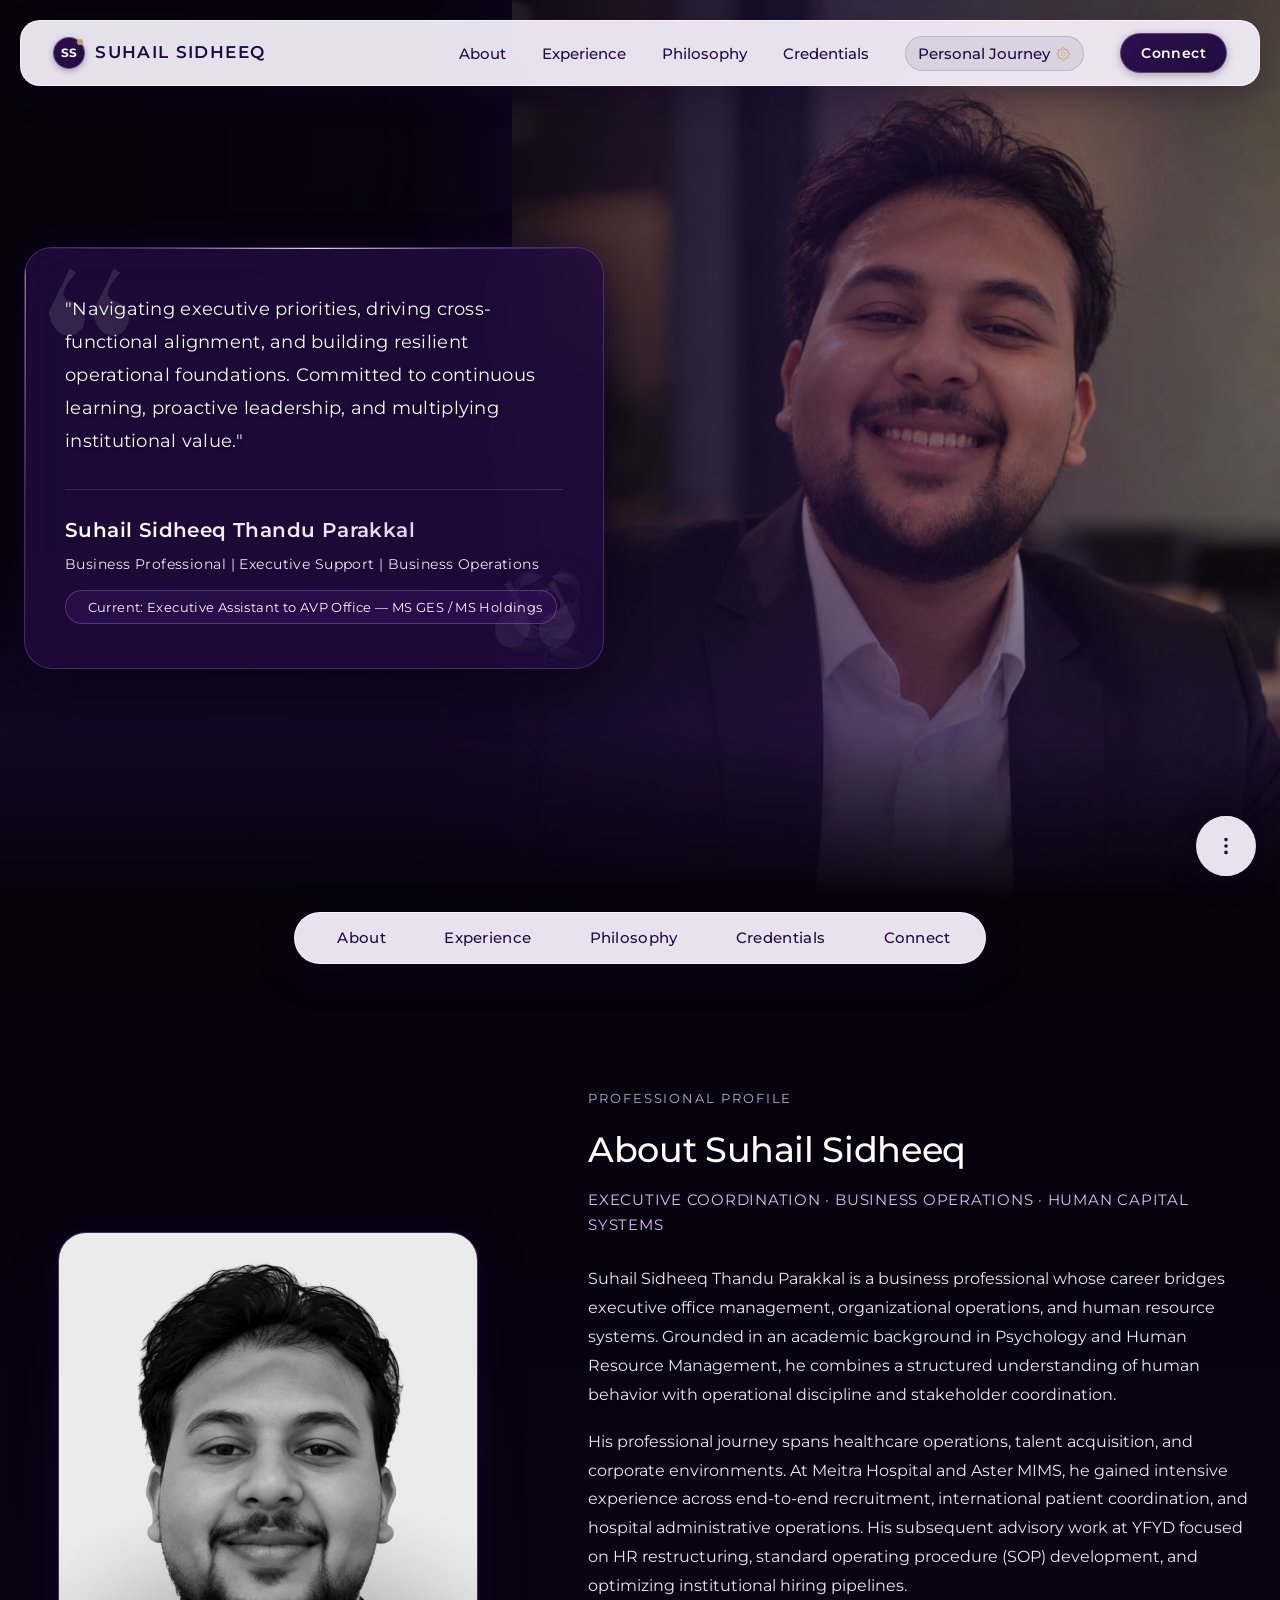
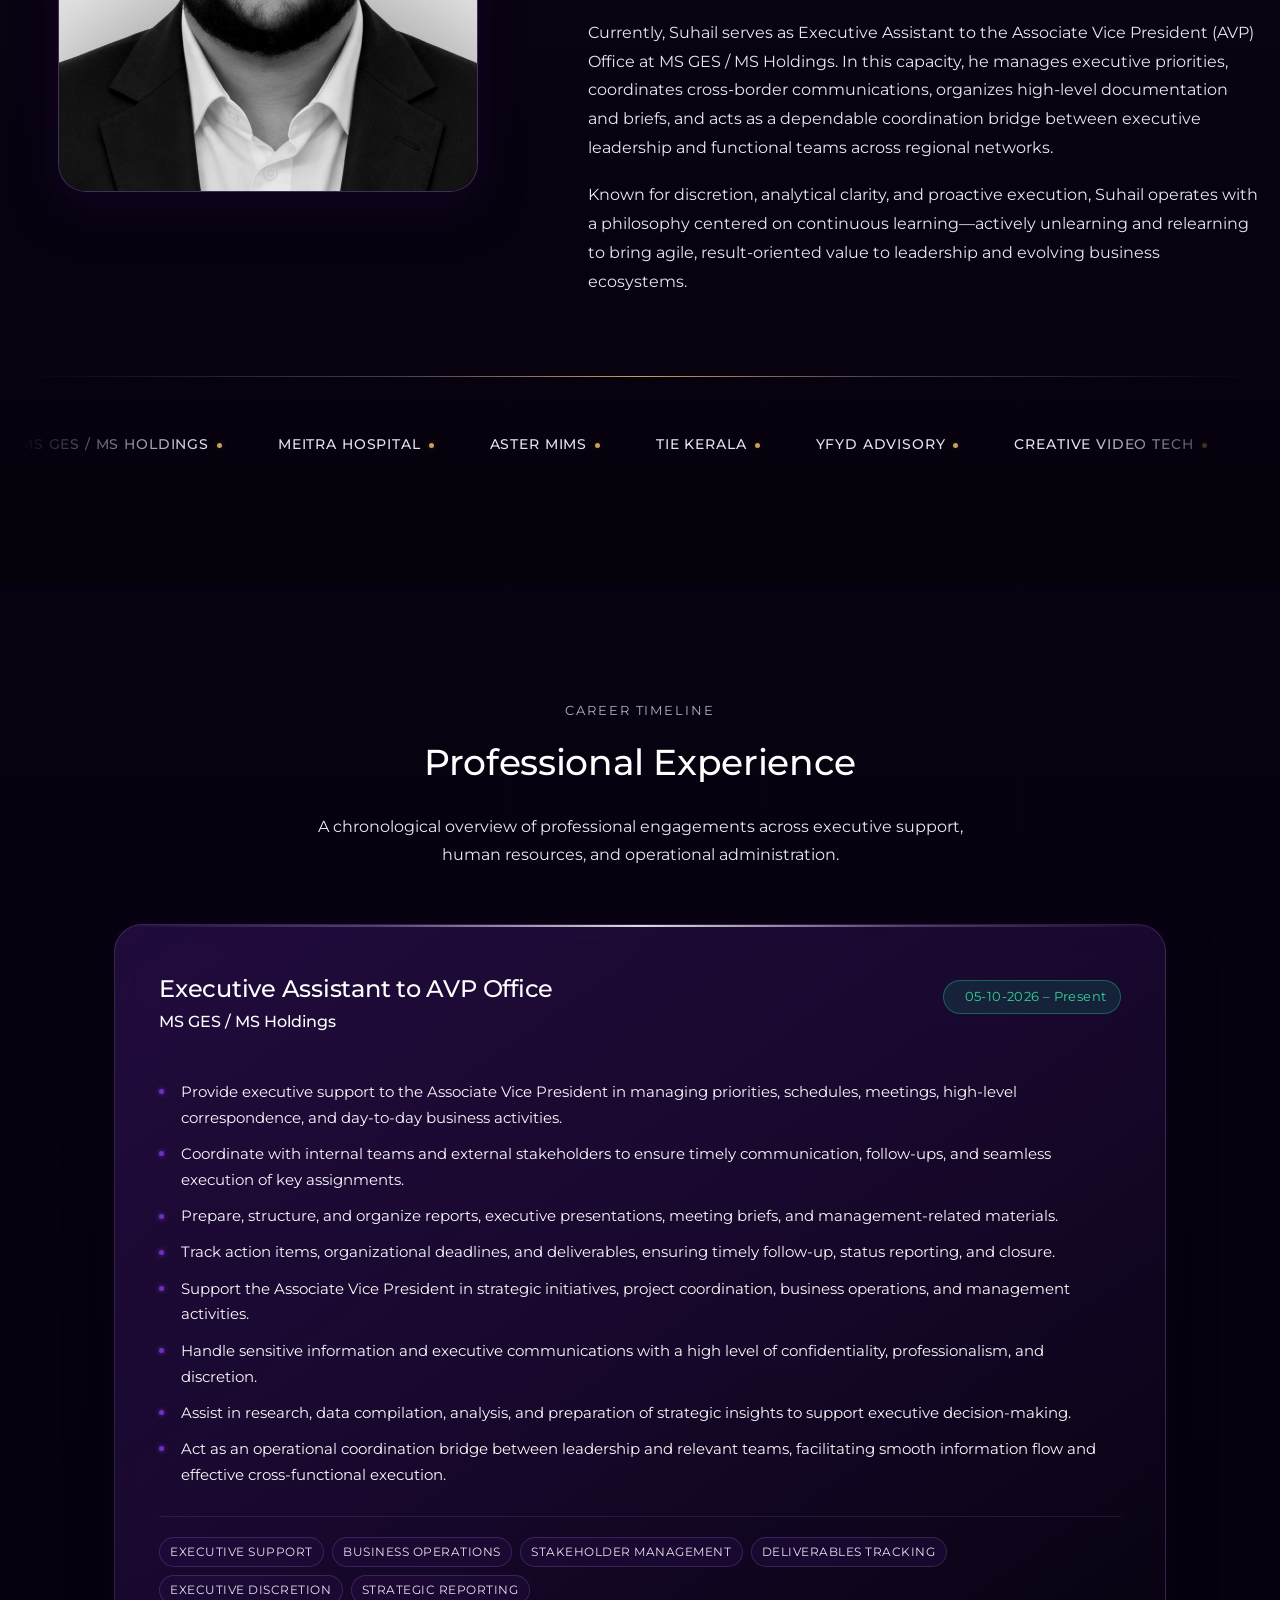
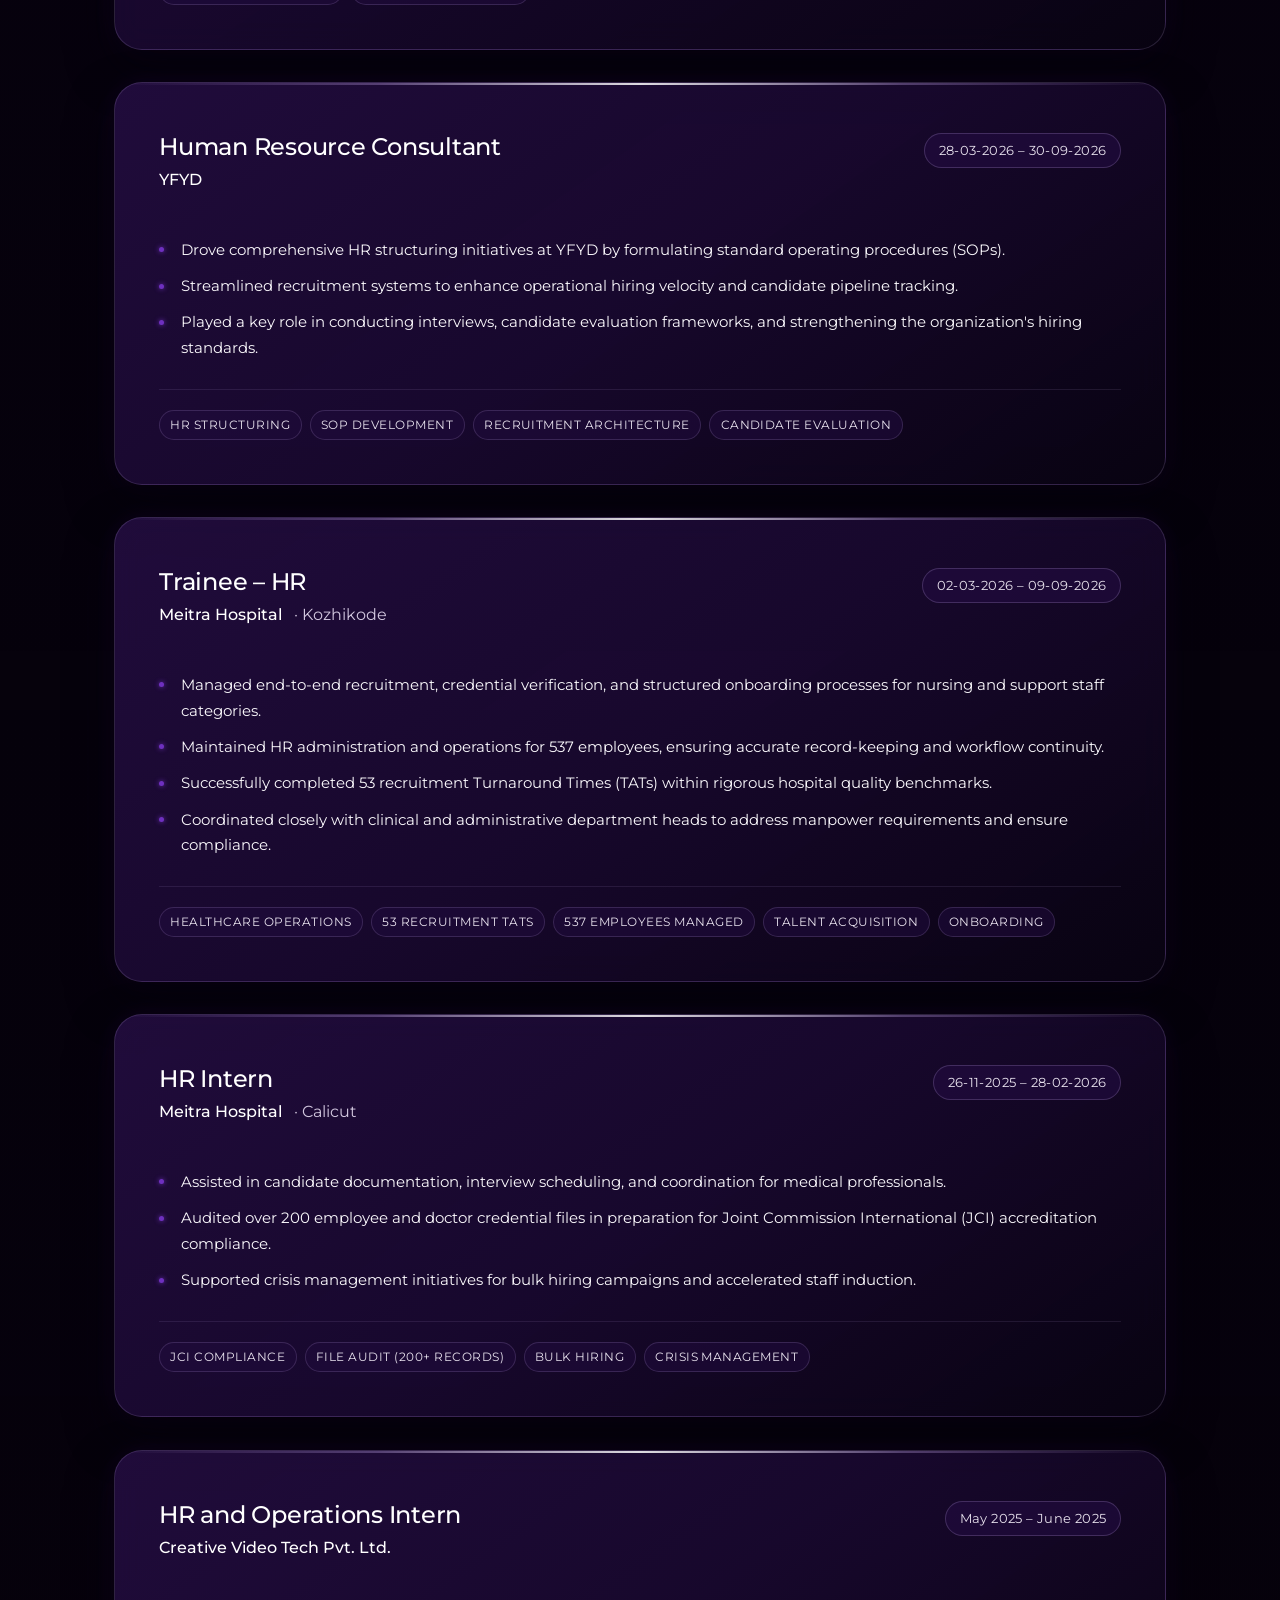
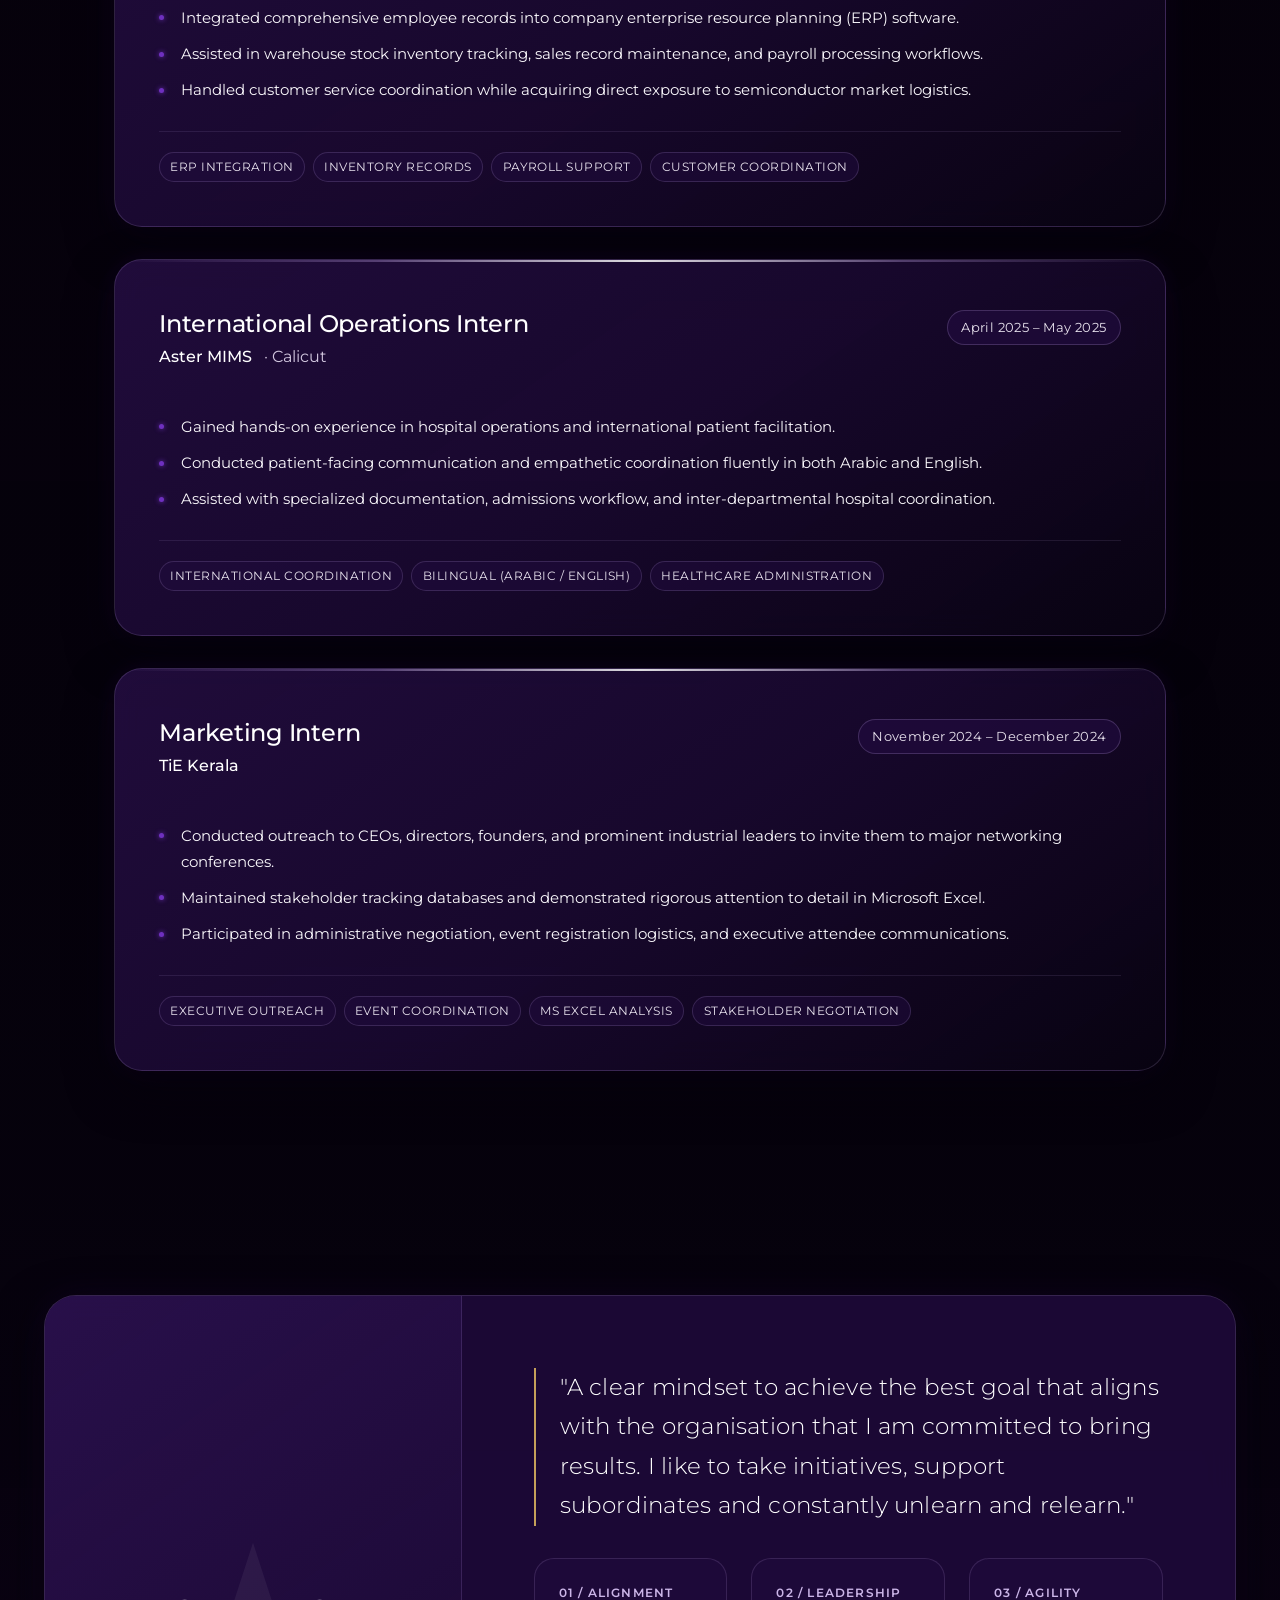
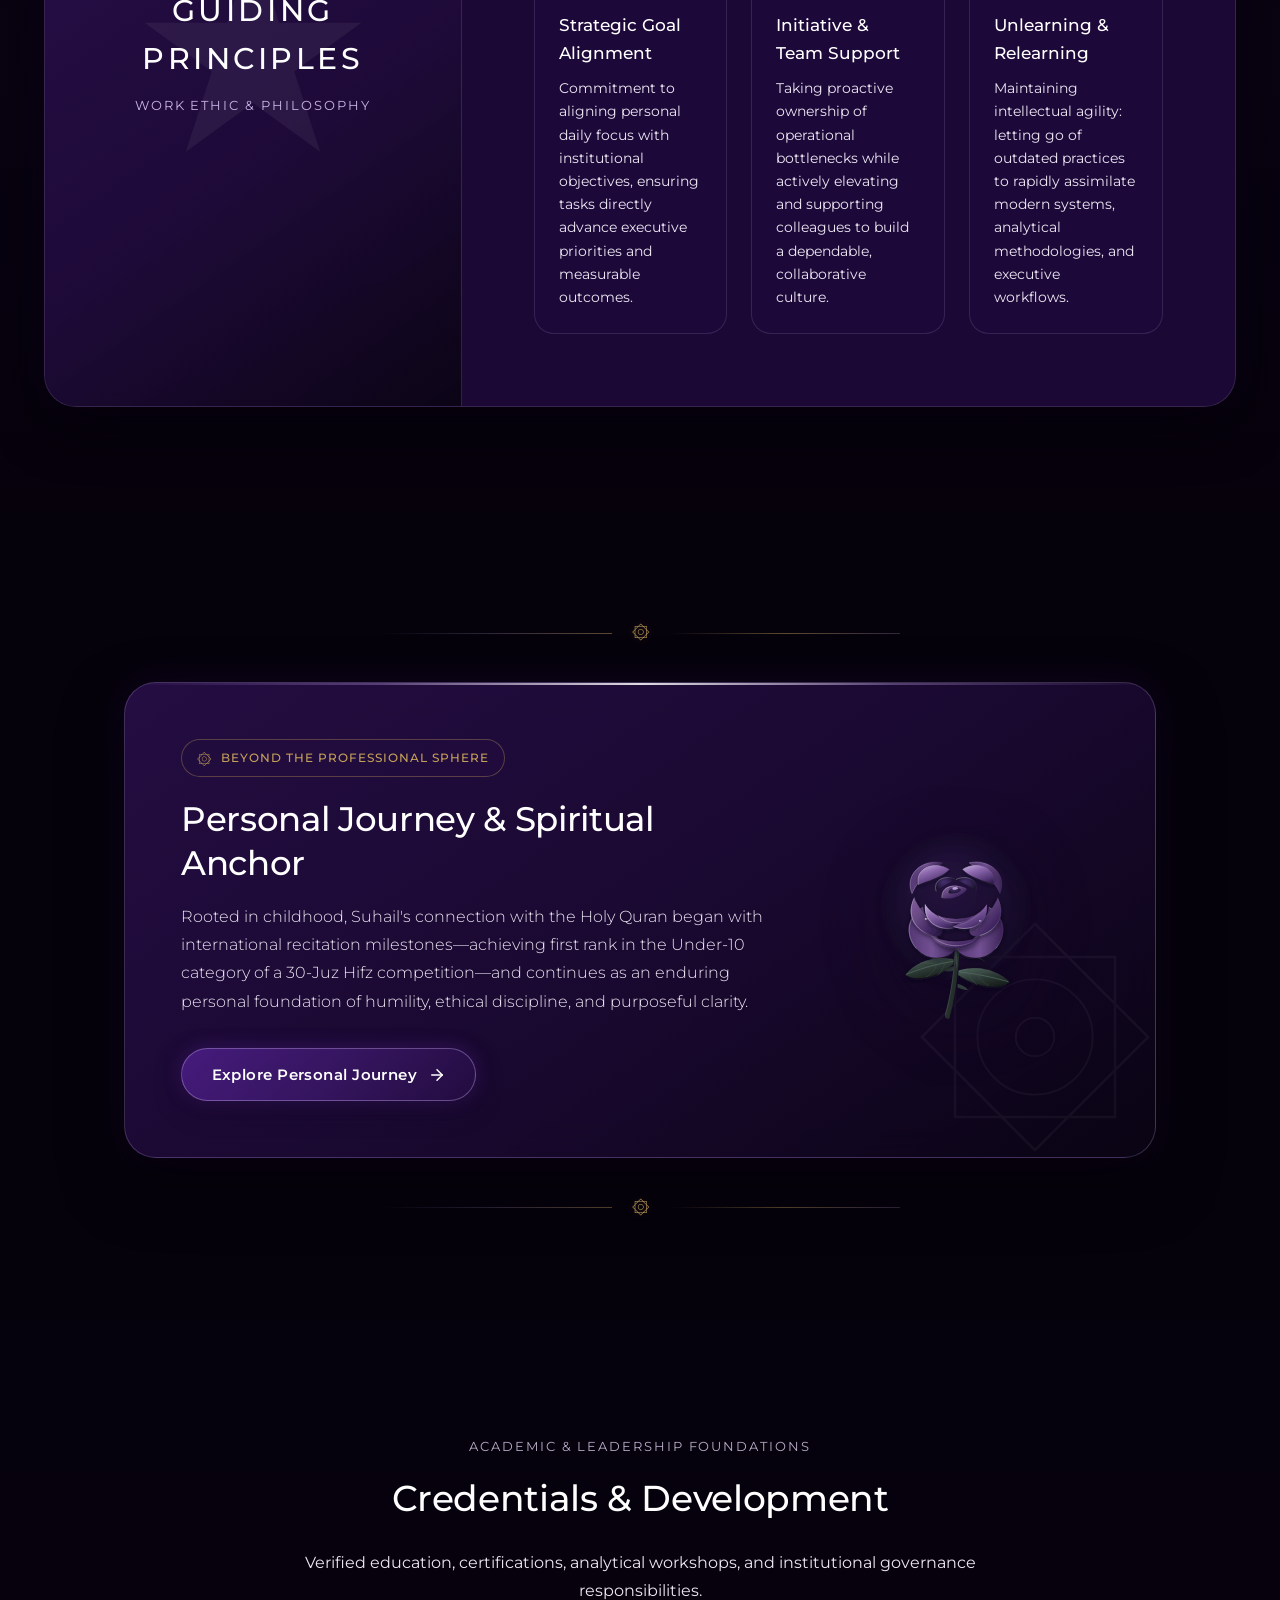
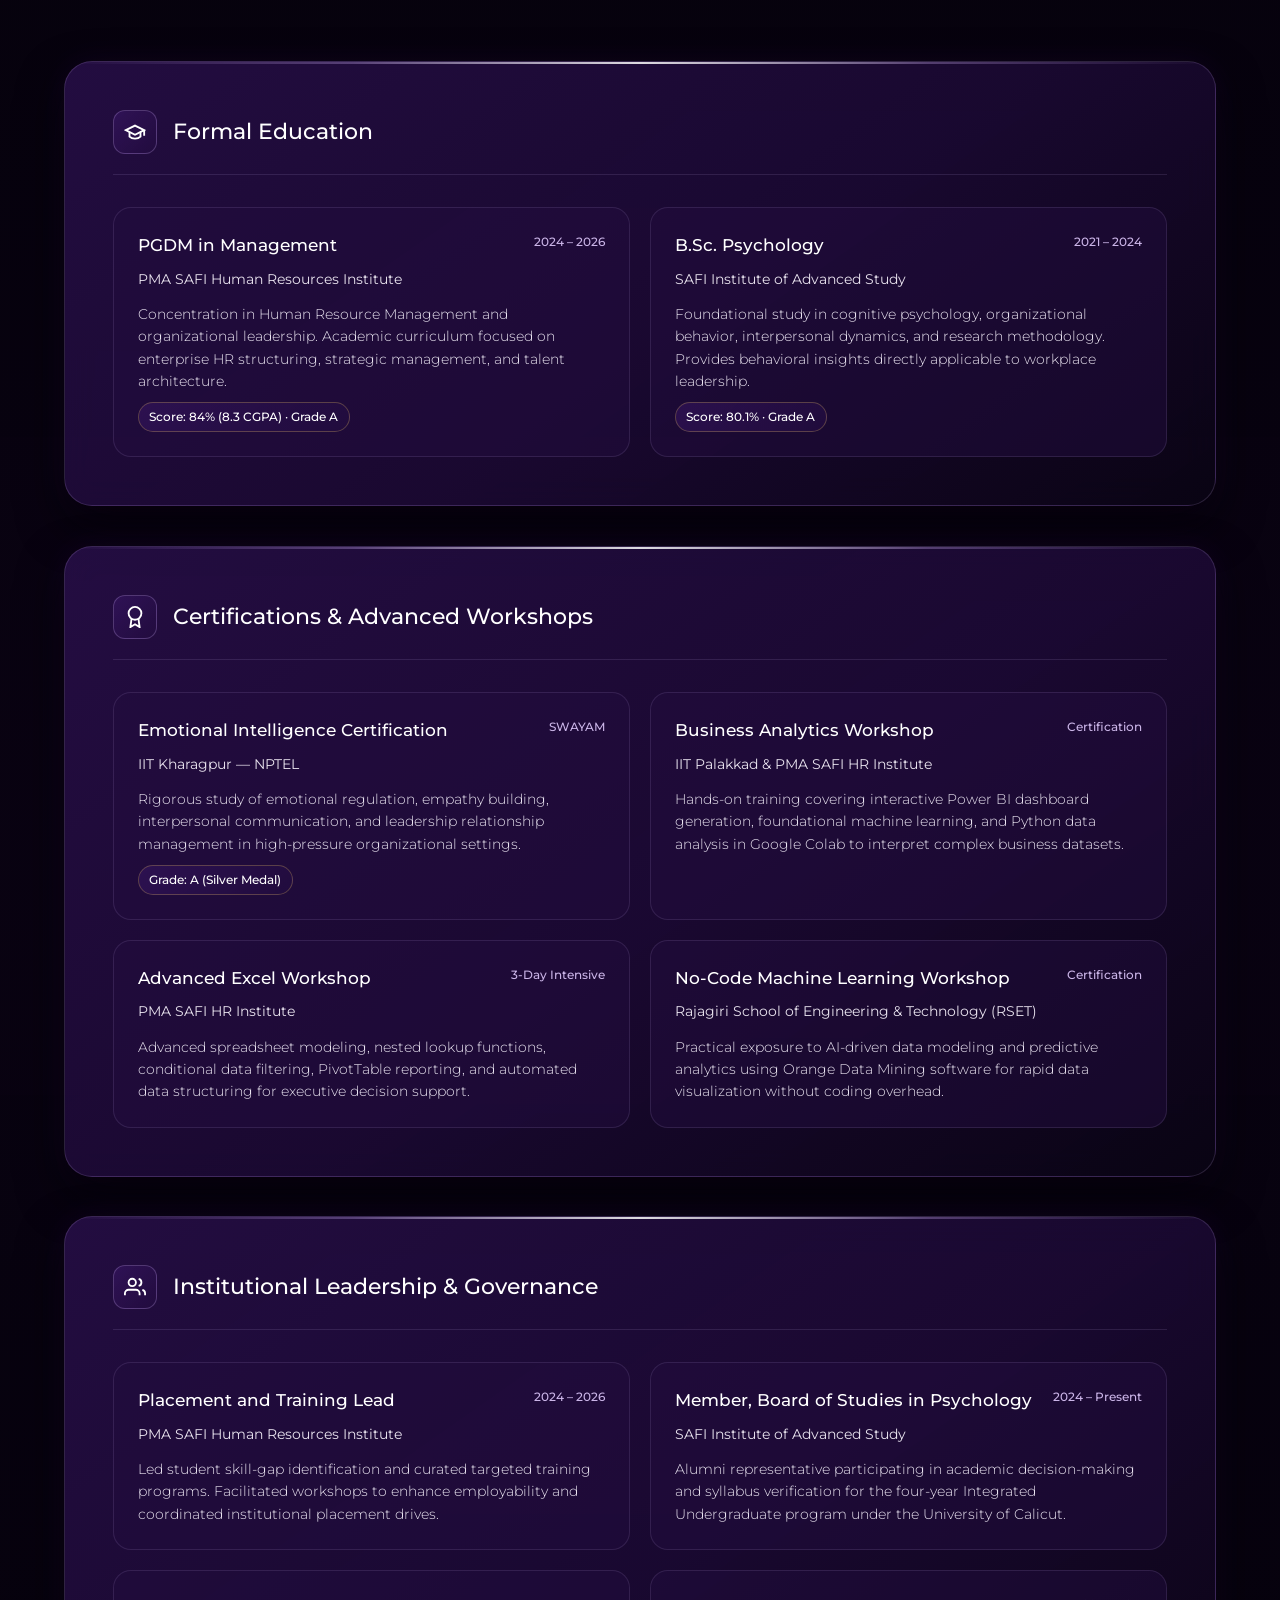
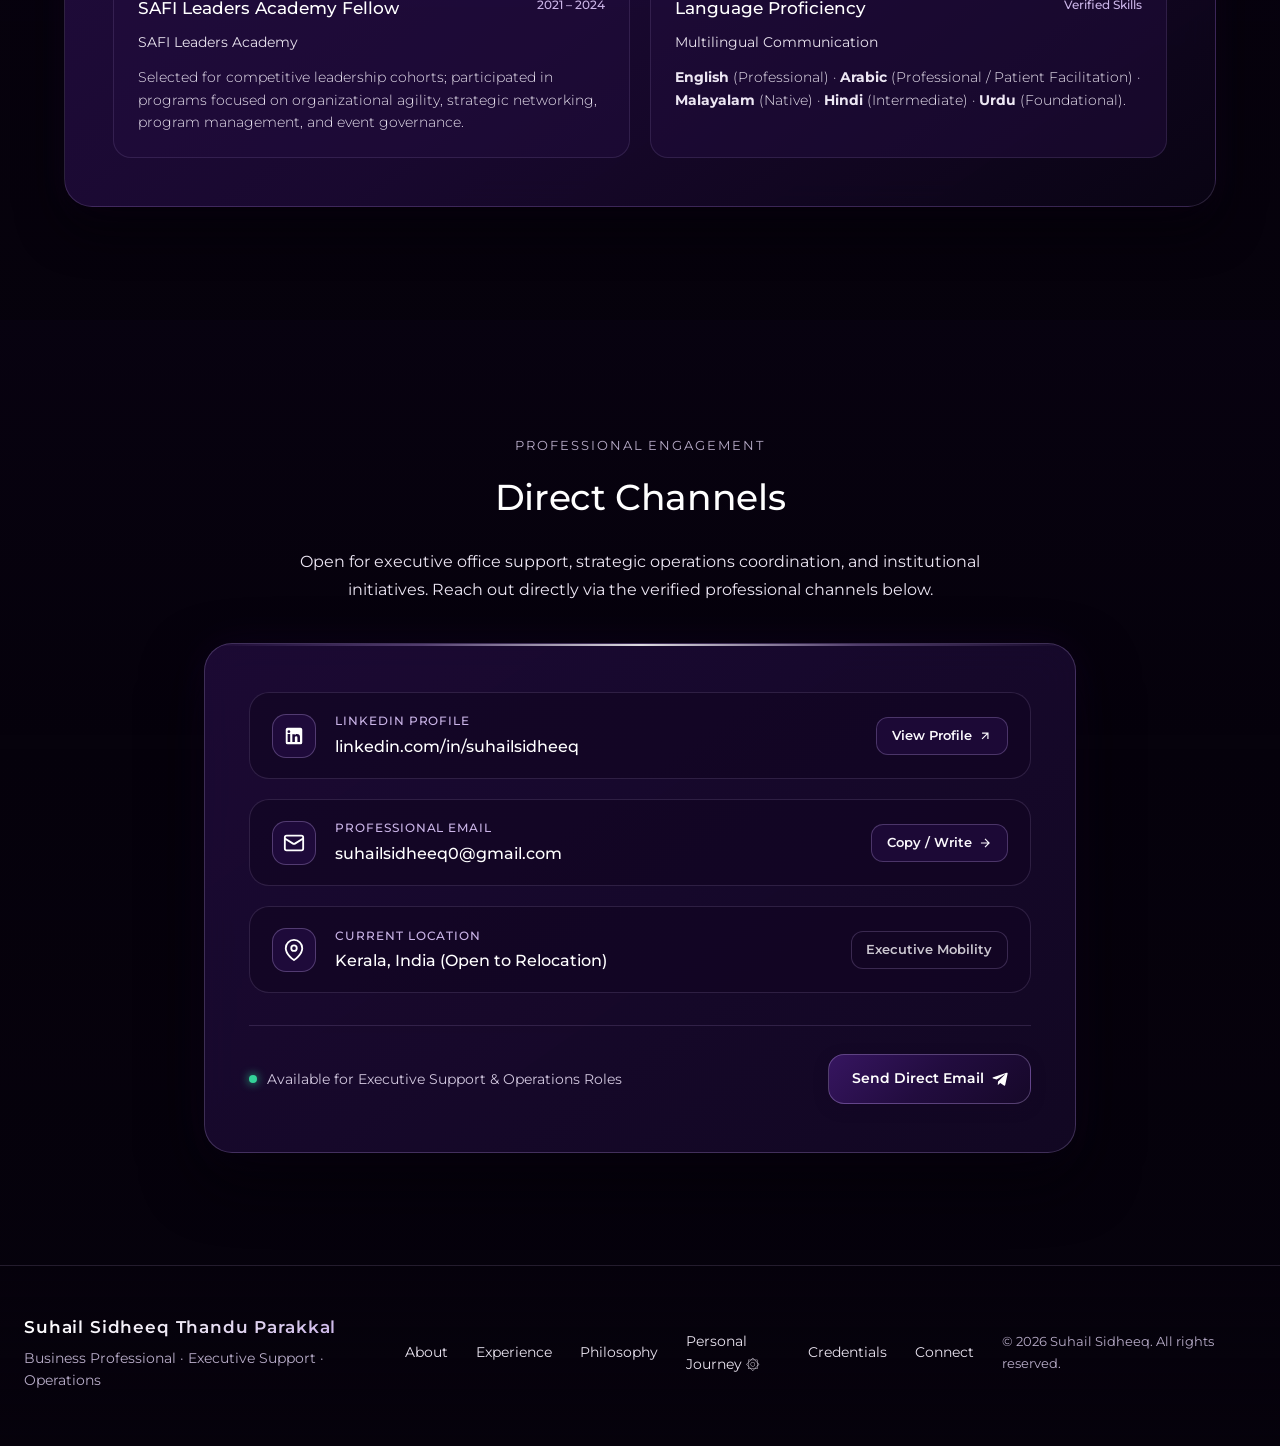
==== commit 7cc964f3: "refactor: replace contact form with streamlined Direct Channels card in Connect section" ====
--- a/index.html
+++ b/index.html
@@ -817,90 +817,25 @@
   </section>
 
   <!-- =========================================================================
-       Connect Section
+       Connect Section (Direct Professional Channels)
        ========================================================================= -->
   <section id="connect" class="portfolio-section" aria-labelledby="connect-heading">
     <div class="container connect-container">
-      <div class="connect-grid">
-
-        <!-- Left Column: Interactive Contact Form Card -->
-        <div class="connect-card-form reveal">
-          <span class="section-eyebrow">Initiate Contact</span>
-          <h2 id="connect-heading" class="section-title">Let's Connect</h2>
-          <p class="section-description" style="margin-bottom: 2rem;">
-            Every meaningful professional engagement begins with shared purpose and clear execution. Whether discussing executive support, operations, or organizational coordination, reach out below.
-          </p>
-
-          <form id="connect-form" novalidate>
-            <div class="form-group-row">
-              <div class="form-control-wrap">
-                <input type="text" name="name" class="input-field" placeholder="Full Name" autocomplete="name" required>
-                <span class="form-error-msg">Please enter your full name.</span>
-              </div>
-
-              <div class="form-control-wrap">
-                <input type="email" name="email" class="input-field" placeholder="Email Address" autocomplete="email" required>
-                <span class="form-error-msg">Please enter a valid email address.</span>
-              </div>
-            </div>
-
-            <div class="form-control-wrap">
-              <div class="select-wrap">
-                <select name="enquiryType" class="select-field" required>
-                  <option value="">Type of enquiry</option>
-                  <option value="executive">Executive Office Support</option>
-                  <option value="operations">Business Operations & Coordination</option>
-                  <option value="hr">Human Resource Structuring</option>
-                  <option value="collaboration">Professional Collaboration</option>
-                  <option value="general">General Professional Inquiry</option>
-                </select>
-                <svg class="select-arrow" viewBox="0 0 24 24" fill="none" stroke="currentColor" stroke-width="2">
-                  <polyline points="6 9 12 15 18 9"></polyline>
-                </svg>
-              </div>
-              <span class="form-error-msg">Please select an enquiry category.</span>
-            </div>
-
-            <div class="form-control-wrap">
-              <textarea name="message" class="textarea-field" rows="6" placeholder="Message or collaboration brief..." required></textarea>
-              <span class="form-error-msg">Please enter your message.</span>
-            </div>
-
-            <button type="submit" class="submit-btn">
-              <span>Send Message</span>
-              <svg width="16" height="16" viewBox="0 0 24 24" fill="currentColor">
-                <path d="M9.04 15.81l-.39 5.09c.56 0 .81-.24 1.1-.53l2.64-2.52 5.48 3.99c1 .55 1.71.26 1.97-.93l3.57-16.66c.32-1.43-.52-2-1.48-1.65L1.92 9.44c-1.41.55-1.39 1.33-.25 1.69l5.36 1.67L18.9 5.1c.55-.35 1.05-.16.64.19z"/>
-              </svg>
-            </button>
-          </form>
-
-          <div class="direct-email-banner">
-            <span>Direct professional inquiries:</span>
-            <a href="mailto:suhailsidheeq0@gmail.com">suhailsidheeq0@gmail.com</a>
-          </div>
-        </div>
-
-        <!-- Right Column: Visual Emblem & Direct Channels -->
-        <div class="connect-info-col reveal delay-1">
-          <!-- Geometric Aesthetic Card -->
-          <div class="connect-graphic-card">
-            <div class="connect-circle-graphic">
-              <svg viewBox="0 0 24 24" fill="none" stroke="currentColor" stroke-width="1.75" stroke-linecap="round" stroke-linejoin="round">
-                <path d="M4 4h16c1.1 0 2 .9 2 2v12c0 1.1-.9 2-2 2H4c-1.1 0-2-.9-2-2V6c0-1.1.9-2 2-2z"></path>
-                <polyline points="22,6 12,13 2,6"></polyline>
-              </svg>
-            </div>
-            <h3 style="font-size: 1.15rem; font-weight: 500; color: #ffffff; margin-bottom: 0.35rem;">Open for Engagement</h3>
-            <p style="font-size: 0.88rem; color: var(--text-muted); max-width: 320px;">
-              Ready to bring structured coordination, executive dependability, and organizational agility to demanding business environments.
-            </p>
-          </div>
-
-          <!-- Direct Channels Card -->
-          <div class="connect-channels-card">
-            <a href="https://www.linkedin.com/in/suhailsidheeq" target="_blank" rel="noopener noreferrer" class="channel-link-item">
+      <div class="connect-header reveal">
+        <span class="section-eyebrow">Professional Engagement</span>
+        <h2 id="connect-heading" class="section-title">Direct Channels</h2>
+        <p class="section-description" style="margin: 0 auto 2.5rem; max-width: 680px; text-align: center;">
+          Open for executive office support, strategic operations coordination, and institutional initiatives. Reach out directly via the verified professional channels below.
+        </p>
+      </div>
+
+      <div class="connect-direct-card reveal delay-1">
+        <div class="connect-direct-channels">
+          <!-- LinkedIn Channel -->
+          <a href="https://www.linkedin.com/in/suhailsidheeq" target="_blank" rel="noopener noreferrer" class="channel-link-item">
+            <div class="channel-main-group">
               <div class="channel-icon-wrap">
-                <svg width="20" height="20" viewBox="0 0 24 24" fill="currentColor">
+                <svg width="22" height="22" viewBox="0 0 24 24" fill="currentColor">
                   <path d="M19 3a2 2 0 0 1 2 2v14a2 2 0 0 1-2 2H5a2 2 0 0 1-2-2V5a2 2 0 0 1 2-2h14m-.5 15.5v-5.3a3.26 3.26 0 0 0-3.26-3.26c-.85 0-1.84.52-2.28 1.3v-1.11h-2.79v8.37h2.79v-4.93c0-.77.62-1.4 1.39-1.4a1.4 1.4 0 0 1 1.4 1.4v4.93h2.75M6.46 8.76a1.53 1.53 0 0 0 0-3.06 1.53 1.53 0 0 0 0 3.06m1.4 9.74V9.93H5.06v8.57h2.8z"/>
                 </svg>
               </div>
@@ -908,11 +843,20 @@
                 <span class="channel-label">LinkedIn Profile</span>
                 <span class="channel-value">linkedin.com/in/suhailsidheeq</span>
               </div>
-            </a>
-
-            <a href="mailto:suhailsidheeq0@gmail.com" class="channel-link-item" data-copy-email>
+            </div>
+            <div class="channel-action-badge">
+              <span>View Profile</span>
+              <svg width="14" height="14" viewBox="0 0 24 24" fill="none" stroke="currentColor" stroke-width="2">
+                <path d="M7 17l9.2-9.2M17 17V7H7"/>
+              </svg>
+            </div>
+          </a>
+
+          <!-- Professional Email Channel -->
+          <a href="mailto:suhailsidheeq0@gmail.com" class="channel-link-item" data-copy-email>
+            <div class="channel-main-group">
               <div class="channel-icon-wrap">
-                <svg width="20" height="20" viewBox="0 0 24 24" fill="none" stroke="currentColor" stroke-width="2">
+                <svg width="22" height="22" viewBox="0 0 24 24" fill="none" stroke="currentColor" stroke-width="2">
                   <rect x="2" y="4" width="20" height="16" rx="2"></rect>
                   <path d="m22 7-8.97 5.7a1.94 1.94 0 0 1-2.06 0L2 7"></path>
                 </svg>
@@ -921,11 +865,20 @@
                 <span class="channel-label">Professional Email</span>
                 <span class="channel-value">suhailsidheeq0@gmail.com</span>
               </div>
-            </a>
-
-            <div class="channel-link-item" style="cursor: default;">
+            </div>
+            <div class="channel-action-badge">
+              <span>Copy / Write</span>
+              <svg width="14" height="14" viewBox="0 0 24 24" fill="none" stroke="currentColor" stroke-width="2">
+                <path d="M5 12h14M12 5l7 7-7 7"/>
+              </svg>
+            </div>
+          </a>
+
+          <!-- Current Location Channel -->
+          <div class="channel-link-item channel-item-location">
+            <div class="channel-main-group">
               <div class="channel-icon-wrap">
-                <svg width="20" height="20" viewBox="0 0 24 24" fill="none" stroke="currentColor" stroke-width="2">
+                <svg width="22" height="22" viewBox="0 0 24 24" fill="none" stroke="currentColor" stroke-width="2">
                   <path d="M21 10c0 7-9 13-9 13s-9-6-9-13a9 9 0 0 1 18 0z"></path>
                   <circle cx="12" cy="10" r="3"></circle>
                 </svg>
@@ -935,9 +888,25 @@
                 <span class="channel-value">Kerala, India (Open to Relocation)</span>
               </div>
             </div>
-          </div>
-        </div>
-
+            <div class="channel-action-badge location-badge">
+              <span>Executive Mobility</span>
+            </div>
+          </div>
+        </div>
+
+        <!-- Direct engagement prompt banner inside the card -->
+        <div class="connect-direct-footer">
+          <div class="connect-status-pill">
+            <span class="status-pulse-dot" aria-hidden="true"></span>
+            <span>Available for Executive Support & Operations Roles</span>
+          </div>
+          <a href="mailto:suhailsidheeq0@gmail.com" class="direct-inquire-btn">
+            <span>Send Direct Email</span>
+            <svg width="16" height="16" viewBox="0 0 24 24" fill="currentColor">
+              <path d="M9.04 15.81l-.39 5.09c.56 0 .81-.24 1.1-.53l2.64-2.52 5.48 3.99c1 .55 1.71.26 1.97-.93l3.57-16.66c.32-1.43-.52-2-1.48-1.65L1.92 9.44c-1.41.55-1.39 1.33-.25 1.69l5.36 1.67L18.9 5.1c.55-.35 1.05-.16.64.19z"/>
+            </svg>
+          </a>
+        </div>
       </div>
     </div>
   </section>
--- a/css/style.css
+++ b/css/style.css
@@ -2680,46 +2680,37 @@
   margin-top: 0.6rem;
 }
 
-/* --- Connect Section --- */
+/* --- Connect Section (Direct Professional Channels) --- */
 .connect-container {
   width: 100%;
-  max-width: 1280px;
+  max-width: 920px;
   margin: 0 auto;
 }
 
-.connect-grid {
-  display: grid;
-  grid-template-columns: 1fr;
-  gap: 2rem;
-}
-
-@media (min-width: 1024px) {
-  .connect-grid {
-    grid-template-columns: 1.2fr 0.8fr;
-    gap: 2.5rem;
-  }
-}
-
-/* Connect Form Card */
-.connect-card-form {
-  position: relative;
-  background: rgba(34, 12, 63, 0.82);
-  border: 1px solid rgba(215, 185, 255, 0.2);
+.connect-header {
+  text-align: center;
+  margin-bottom: 2.25rem;
+}
+
+.connect-direct-card {
+  position: relative;
+  background: linear-gradient(145deg, rgba(34, 12, 63, 0.78) 0%, rgba(20, 8, 38, 0.88) 100%);
+  border: 1px solid rgba(215, 185, 255, 0.22);
   border-radius: 28px;
-  padding: 2.25rem 2rem;
-  box-shadow: 0 20px 50px rgba(19, 6, 35, 0.7), 0 0 30px rgba(34, 12, 63, 0.35);
+  padding: 2.25rem 1.75rem;
+  box-shadow: 0 25px 60px rgba(4, 1, 8, 0.8), 0 0 40px rgba(34, 12, 63, 0.35);
   backdrop-filter: blur(20px);
   -webkit-backdrop-filter: blur(20px);
   overflow: hidden;
 }
 
 @media (min-width: 768px) {
-  .connect-card-form {
+  .connect-direct-card {
     padding: 3rem 2.75rem;
   }
 }
 
-.connect-card-form::before {
+.connect-direct-card::before {
   content: "";
   position: absolute;
   top: 0;
@@ -2730,263 +2721,181 @@
   pointer-events: none;
 }
 
-.form-group-row {
-  display: grid;
-  grid-template-columns: 1fr;
-  gap: 1rem;
-  margin-bottom: 1.25rem;
+.connect-direct-channels {
+  display: flex;
+  flex-direction: column;
+  gap: 1.25rem;
+}
+
+.channel-link-item {
+  display: flex;
+  align-items: center;
+  justify-content: space-between;
+  gap: 1.25rem;
+  padding: 1.15rem 1.4rem;
+  background: rgba(18, 6, 34, 0.65);
+  border: 1px solid rgba(215, 185, 255, 0.14);
+  border-radius: 20px;
+  text-decoration: none;
+  transition: all var(--transition-normal);
+}
+
+.channel-link-item:hover {
+  background: rgba(54, 21, 96, 0.65);
+  border-color: rgba(203, 181, 232, 0.45);
+  transform: translateY(-2px);
+  box-shadow: 0 8px 24px rgba(34, 12, 63, 0.4), 0 0 20px rgba(110, 48, 191, 0.25);
+}
+
+.channel-item-location {
+  cursor: default;
+}
+
+.channel-item-location:hover {
+  transform: none;
+  background: rgba(18, 6, 34, 0.65);
+  border-color: rgba(215, 185, 255, 0.14);
+  box-shadow: none;
+}
+
+.channel-main-group {
+  display: flex;
+  align-items: center;
+  gap: 1.15rem;
+  min-width: 0;
+}
+
+.channel-icon-wrap {
+  width: 44px;
+  height: 44px;
+  border-radius: 14px;
+  background: rgba(34, 12, 63, 0.85);
+  border: 1px solid rgba(215, 185, 255, 0.28);
+  display: flex;
+  align-items: center;
+  justify-content: center;
+  color: #FFFFFF;
+  flex-shrink: 0;
+  transition: all var(--transition-fast);
+}
+
+.channel-link-item:hover .channel-icon-wrap {
+  background: var(--purple-vibrant);
+  border-color: rgba(255, 255, 255, 0.45);
+  transform: scale(1.05);
+}
+
+.channel-info {
+  display: flex;
+  flex-direction: column;
+  min-width: 0;
+}
+
+.channel-label {
+  font-size: 0.76rem;
+  text-transform: uppercase;
+  letter-spacing: 0.08em;
+  color: var(--purple-soft);
+  font-weight: 500;
+  margin-bottom: 0.15rem;
+}
+
+.channel-value {
+  font-size: 0.98rem;
+  font-weight: 500;
+  color: #FFFFFF;
+  word-break: break-word;
+}
+
+.channel-action-badge {
+  display: none;
+  align-items: center;
+  gap: 0.4rem;
+  font-size: 0.82rem;
+  font-weight: 600;
+  color: #FAF8FC;
+  padding: 0.45rem 0.9rem;
+  background: rgba(34, 12, 63, 0.7);
+  border: 1px solid rgba(215, 185, 255, 0.25);
+  border-radius: 12px;
+  flex-shrink: 0;
+  transition: all var(--transition-fast);
 }
 
 @media (min-width: 640px) {
-  .form-group-row {
-    grid-template-columns: 1fr 1fr;
-  }
-}
-
-.form-control-wrap {
-  display: flex;
-  flex-direction: column;
-  gap: 0.35rem;
-  margin-bottom: 1.25rem;
-}
-
-.input-field,
-.select-field,
-.textarea-field {
-  width: 100%;
-  padding: 0.95rem 1.35rem;
+  .channel-action-badge {
+    display: inline-flex;
+  }
+}
+
+.channel-link-item:hover .channel-action-badge {
+  background: rgba(110, 48, 191, 0.4);
+  border-color: rgba(255, 255, 255, 0.5);
+  color: #FFFFFF;
+}
+
+.location-badge {
+  opacity: 0.8;
+  background: rgba(20, 8, 38, 0.6);
+}
+
+/* Direct Engagement Footer inside the card */
+.connect-direct-footer {
+  display: flex;
+  align-items: center;
+  justify-content: space-between;
+  flex-wrap: wrap;
+  gap: 1.25rem;
+  margin-top: 2rem;
+  padding-top: 1.75rem;
+  border-top: 1px solid rgba(215, 185, 255, 0.14);
+}
+
+.connect-status-pill {
+  display: inline-flex;
+  align-items: center;
+  gap: 0.65rem;
+  font-size: 0.86rem;
+  color: var(--text-secondary);
+  font-weight: 400;
+}
+
+.status-pulse-dot {
+  width: 8px;
+  height: 8px;
+  border-radius: 50%;
+  background: #34d399;
+  box-shadow: 0 0 10px #34d399;
+  flex-shrink: 0;
+  animation: pulseDot 2s infinite ease-in-out;
+}
+
+@keyframes pulseDot {
+  0%, 100% { transform: scale(1); opacity: 0.9; }
+  50% { transform: scale(1.3); opacity: 0.4; }
+}
+
+.direct-inquire-btn {
+  display: inline-flex;
+  align-items: center;
+  gap: 0.5rem;
+  padding: 0.75rem 1.4rem;
   border-radius: 16px;
-  background: var(--cloud-grey-base);
-  border: 1.5px solid rgba(34, 12, 63, 0.12);
-  color: var(--purple-primary);
-  font-size: 0.95rem;
-  transition: all var(--transition-fast);
-}
-
-.input-field::placeholder,
-.textarea-field::placeholder {
-  color: #6C5E7E;
-}
-
-.input-field:focus,
-.select-field:focus,
-.textarea-field:focus {
-  outline: none;
-  background: #FFFFFF;
-  border-color: var(--purple-primary);
-  box-shadow: 0 0 0 3px rgba(34, 12, 63, 0.25);
-  color: #160829;
-}
-
-.select-wrap {
-  position: relative;
-}
-
-.select-field {
-  appearance: none;
-  cursor: pointer;
-  padding-right: 2.75rem;
-}
-
-.select-arrow {
-  position: absolute;
-  right: 1.25rem;
-  top: 50%;
-  transform: translateY(-50%);
-  pointer-events: none;
-  color: var(--purple-primary);
-  width: 18px;
-  height: 18px;
-}
-
-.textarea-field {
-  resize: none;
-}
-
-.form-error-msg {
-  font-size: 0.78rem;
-  color: #f87171;
-  display: none;
-}
-
-.form-control-wrap.has-error .form-error-msg {
-  display: block;
-}
-
-.form-control-wrap.has-error .input-field,
-.form-control-wrap.has-error .select-field,
-.form-control-wrap.has-error .textarea-field {
-  border-color: #ef4444;
-  background: #FDF2F2;
-}
-
-.submit-btn {
-  position: relative;
-  display: inline-flex;
-  align-items: center;
-  justify-content: center;
-  gap: 0.5rem;
-  width: 100%;
-  padding: 1rem 2rem;
-  border-radius: 20px;
-  background: linear-gradient(135deg, #2B104E 0%, #220C3F 50%, #160829 100%);
-  color: #FFFFFF;
-  font-size: 1rem;
+  background: linear-gradient(135deg, #361560 0%, #220C3F 50%, #160829 100%);
+  color: #FFFFFF;
+  font-size: 0.88rem;
   font-weight: 600;
   border: 1px solid rgba(215, 185, 255, 0.3);
-  box-shadow: 0 8px 24px rgba(19, 6, 35, 0.45);
+  box-shadow: 0 4px 14px rgba(19, 6, 35, 0.45);
+  text-decoration: none;
   transition: all var(--transition-fast);
 }
 
-.submit-btn:hover {
+.direct-inquire-btn:hover {
   background: linear-gradient(135deg, #451B7C 0%, #361560 50%, #220C3F 100%);
   border-color: rgba(215, 185, 255, 0.55);
   transform: translateY(-1px);
-  box-shadow: 0 12px 28px rgba(19, 6, 35, 0.55), 0 0 20px rgba(110, 48, 191, 0.4);
-}
-
-.submit-btn:active {
-  transform: translateY(0);
-}
-
-.direct-email-banner {
-  margin-top: 1.75rem;
-  padding: 1.25rem;
-  border-radius: 18px;
-  background: rgba(34, 12, 63, 0.6);
-  border: 1px solid rgba(215, 185, 255, 0.16);
-  text-align: center;
-  font-size: 0.92rem;
-  color: var(--cloud-grey-base);
-}
-
-.direct-email-banner a {
-  color: var(--purple-soft);
-  font-weight: 500;
-  text-decoration: underline;
-  text-underline-offset: 4px;
-}
-
-/* Connect Info / Channels Card (Right Column) */
-.connect-info-col {
-  display: flex;
-  flex-direction: column;
-  gap: 1.75rem;
-}
-
-.connect-graphic-card {
-  position: relative;
-  background: linear-gradient(145deg, rgba(45, 17, 82, 0.78) 0%, rgba(34, 12, 63, 0.7) 60%, rgba(10, 4, 20, 0.9) 100%);
-  border: 1px solid var(--border-subtle);
-  border-radius: 28px;
-  padding: 2.5rem 2rem;
-  display: flex;
-  flex-direction: column;
-  align-items: center;
-  justify-content: center;
-  text-align: center;
-  backdrop-filter: blur(16px);
-  -webkit-backdrop-filter: blur(16px);
-  overflow: hidden;
-  box-shadow: 0 20px 45px rgba(4, 1, 8, 0.8), 0 0 30px rgba(34, 12, 63, 0.35);
-}
-
-.connect-circle-graphic {
-  width: 140px;
-  height: 140px;
-  border-radius: 50%;
-  border: 1.5px solid rgba(215, 185, 255, 0.3);
-  display: flex;
-  align-items: center;
-  justify-content: center;
-  position: relative;
-  margin-bottom: 1.5rem;
-}
-
-.connect-circle-graphic::before {
-  content: "";
-  position: absolute;
-  inset: 12px;
-  border-radius: 50%;
-  border: 1px dashed rgba(215, 185, 255, 0.35);
-  animation: rotateSlow 24s linear infinite;
-}
-
-.connect-circle-graphic::after {
-  content: "";
-  position: absolute;
-  inset: 28px;
-  border-radius: 50%;
-  background: radial-gradient(circle, rgba(110, 48, 191, 0.35) 0%, transparent 70%);
-}
-
-.connect-circle-graphic svg {
-  width: 44px;
-  height: 44px;
-  color: #FFFFFF;
-  z-index: 2;
-}
-
-.connect-channels-card {
-  background: var(--bg-card);
-  border: 1px solid var(--border-subtle);
-  border-radius: 28px;
-  padding: 2rem;
-  display: flex;
-  flex-direction: column;
-  gap: 1.25rem;
-  backdrop-filter: blur(16px);
-  -webkit-backdrop-filter: blur(16px);
-  box-shadow: 0 20px 45px rgba(4, 1, 8, 0.8), 0 0 30px rgba(34, 12, 63, 0.35);
-}
-
-.channel-link-item {
-  display: flex;
-  align-items: center;
-  gap: 1rem;
-  padding: 1rem 1.25rem;
-  background: rgba(34, 12, 63, 0.55);
-  border: 1px solid rgba(215, 185, 255, 0.12);
-  border-radius: 18px;
-  transition: all var(--transition-normal);
-}
-
-.channel-link-item:hover {
-  background: rgba(54, 21, 96, 0.7);
-  border-color: var(--purple-vibrant);
-  transform: translateX(4px);
-  box-shadow: 0 4px 14px rgba(34, 12, 63, 0.35);
-}
-
-.channel-icon-wrap {
-  width: 40px;
-  height: 40px;
-  border-radius: 12px;
-  background: rgba(34, 12, 63, 0.75);
-  border: 1px solid rgba(215, 185, 255, 0.25);
-  display: flex;
-  align-items: center;
-  justify-content: center;
-  color: #FFFFFF;
-  flex-shrink: 0;
-}
-
-.channel-info {
-  display: flex;
-  flex-direction: column;
-}
-
-.channel-label {
-  font-size: 0.78rem;
-  text-transform: uppercase;
-  letter-spacing: 0.08em;
-  color: var(--purple-soft);
-}
-
-.channel-value {
-  font-size: 0.95rem;
-  font-weight: 500;
-  color: #FFFFFF;
+  box-shadow: 0 8px 20px rgba(19, 6, 35, 0.55), 0 0 16px rgba(110, 48, 191, 0.35);
 }
 
 /* --- Minimal Footer --- */
--- a/css/responsive.css
+++ b/css/responsive.css
@@ -361,25 +361,38 @@
   }
 
   /* Connect Section */
-  .connect-card-form {
-    padding: 2rem 1.25rem;
-    border-radius: 22px;
-  }
-
-  .input-field,
-  .select-field,
-  .textarea-field {
-    padding: 0.85rem 1.15rem;
-    font-size: 0.9rem;
-  }
-
-  .connect-channels-card {
-    padding: 1.5rem 1.25rem;
+  .connect-direct-card {
+    padding: 1.75rem 1.15rem;
     border-radius: 22px;
   }
 
   .channel-link-item {
-    padding: 0.85rem 1rem;
+    padding: 0.95rem 1rem;
+    gap: 0.85rem;
+  }
+
+  .channel-icon-wrap {
+    width: 38px;
+    height: 38px;
+    border-radius: 12px;
+  }
+
+  .channel-value {
+    font-size: 0.82rem;
+    white-space: nowrap;
+    overflow: hidden;
+    text-overflow: ellipsis;
+  }
+
+  .connect-direct-footer {
+    flex-direction: column;
+    align-items: flex-start;
+    gap: 1rem;
+  }
+
+  .direct-inquire-btn {
+    width: 100%;
+    justify-content: center;
   }
 
   /* Speed Dial */
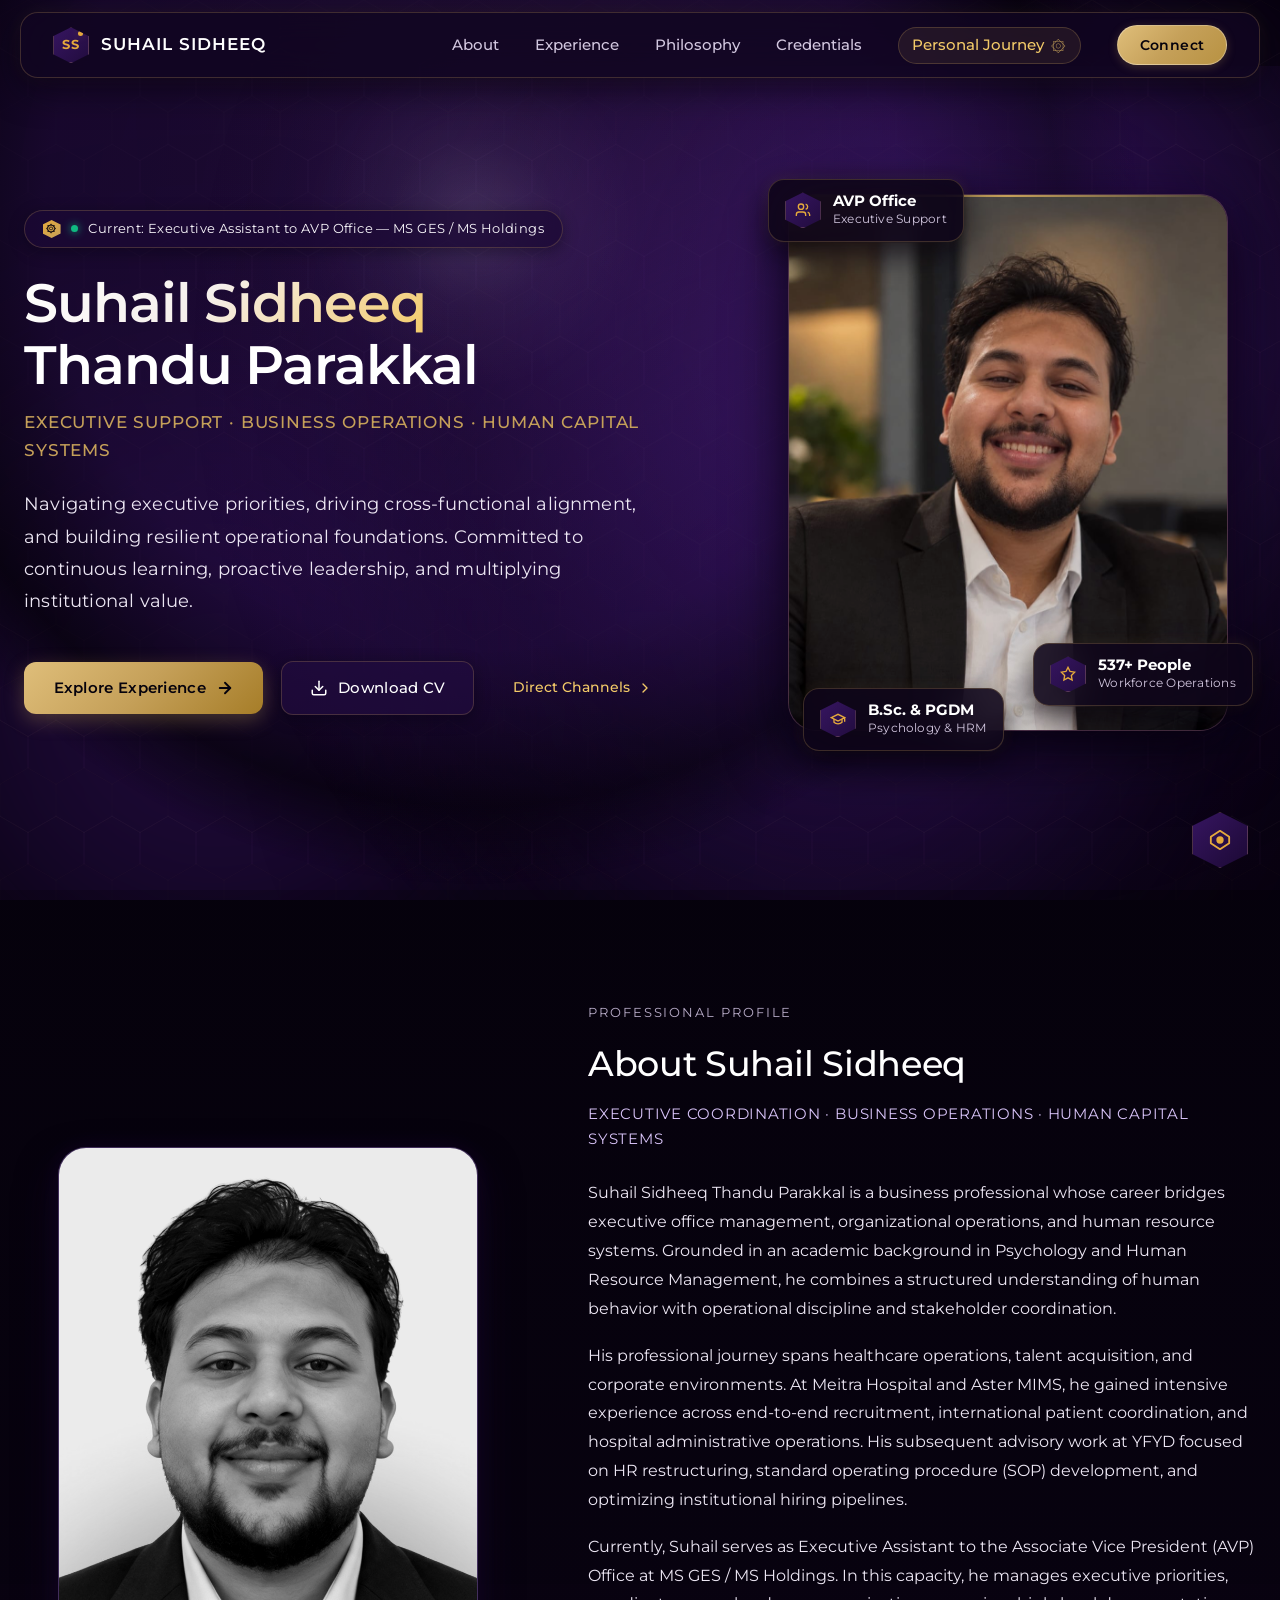
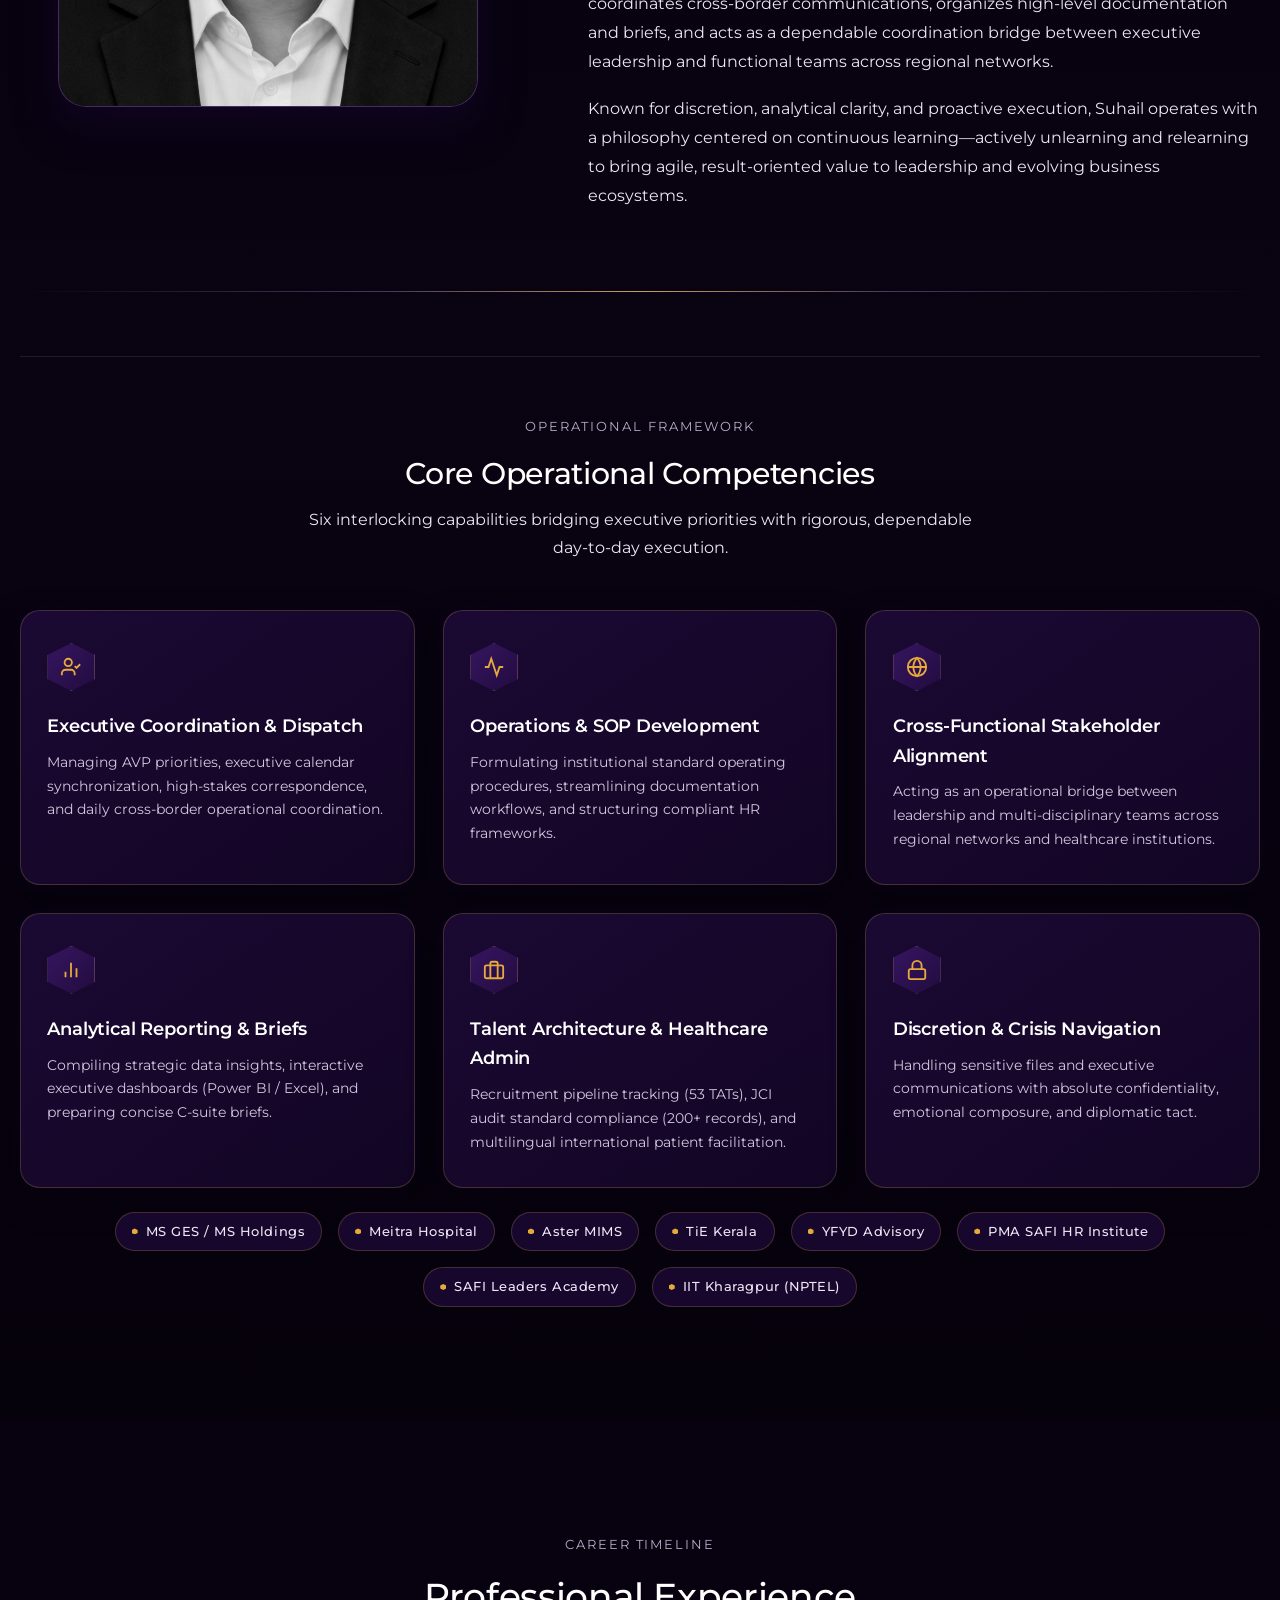
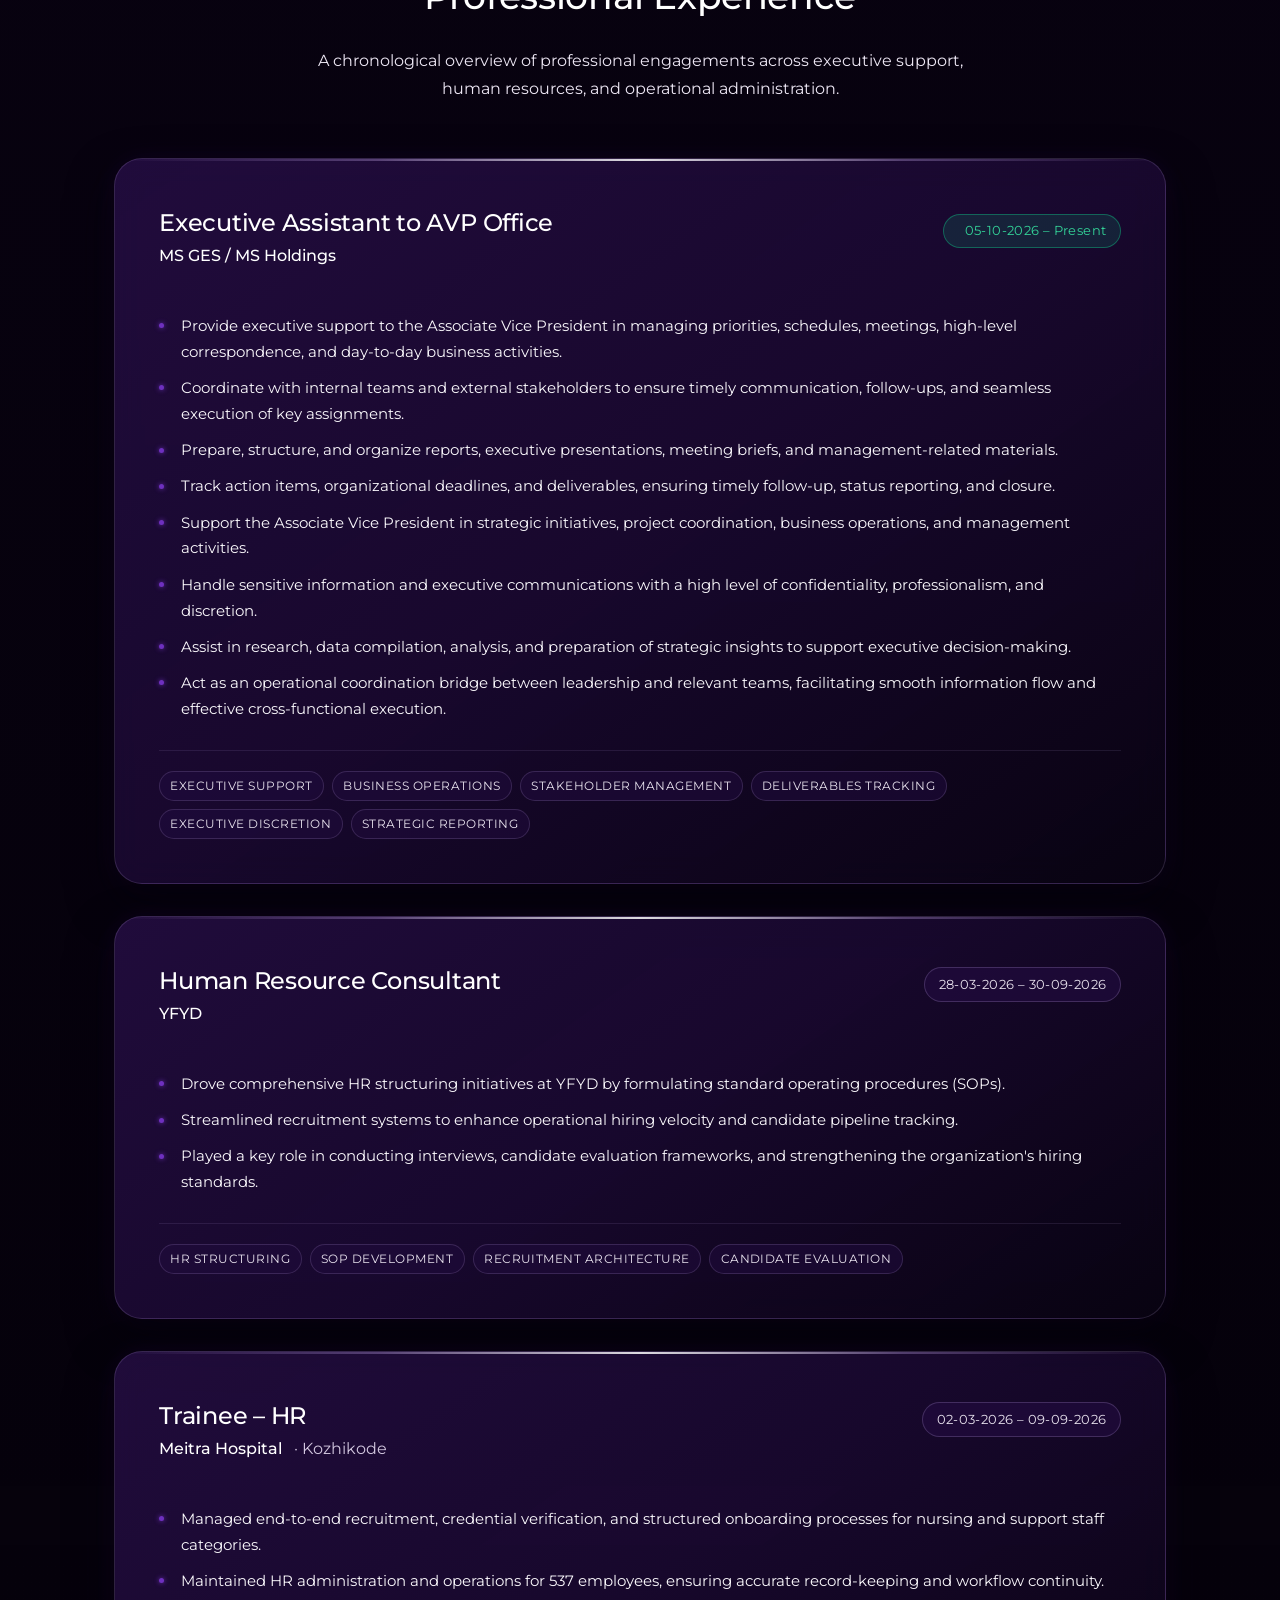
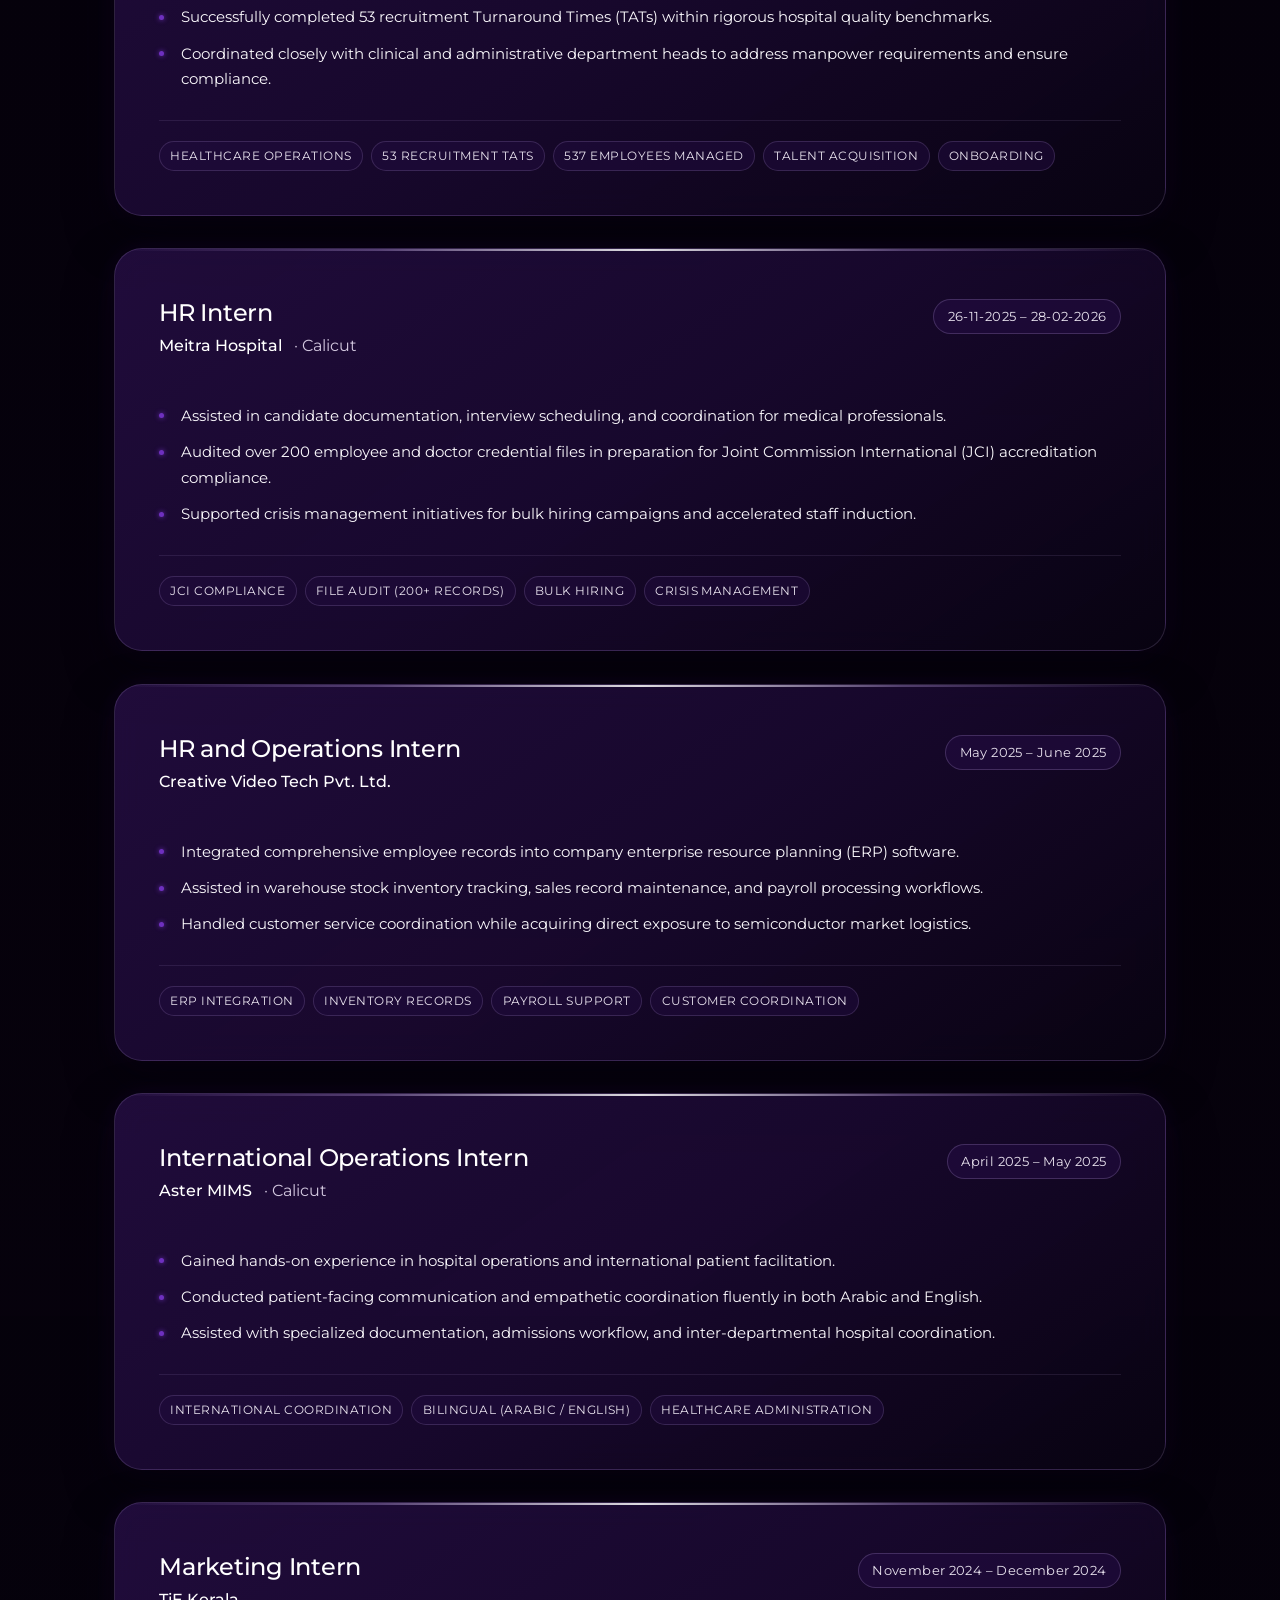
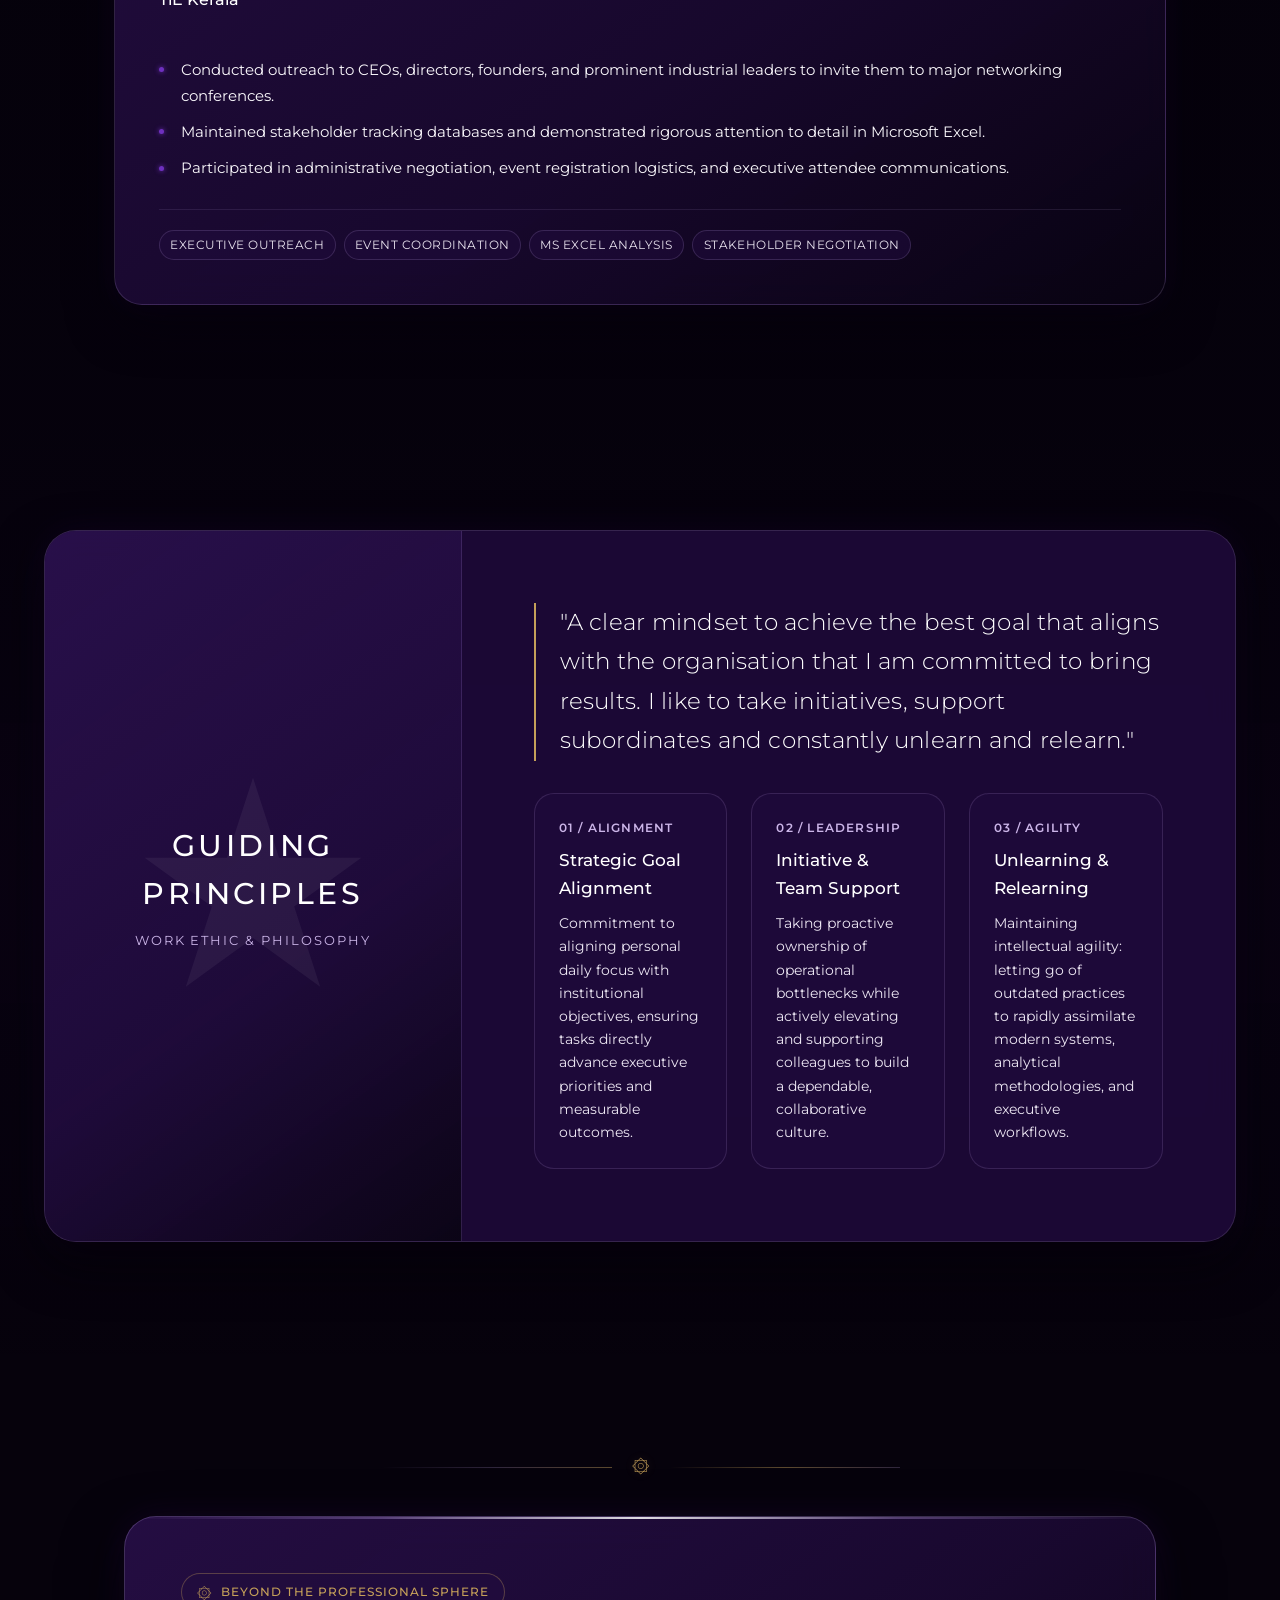
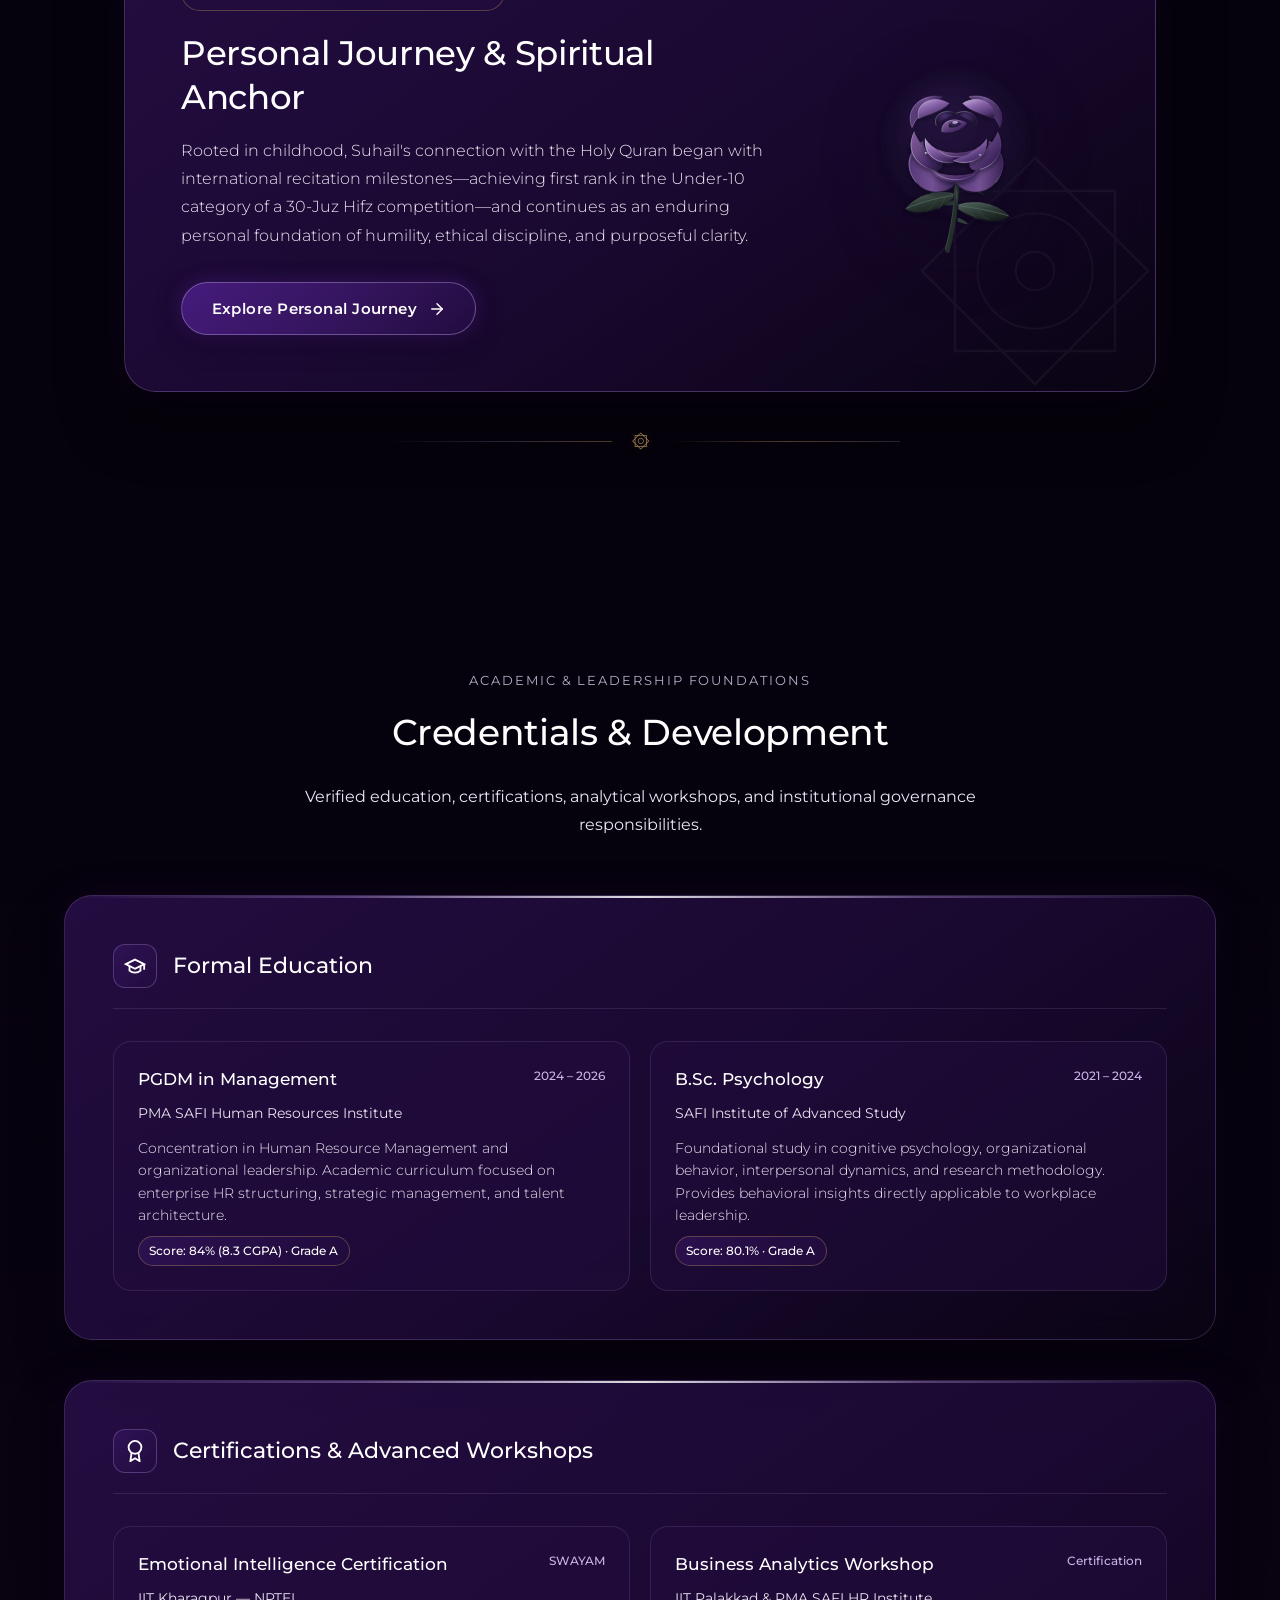
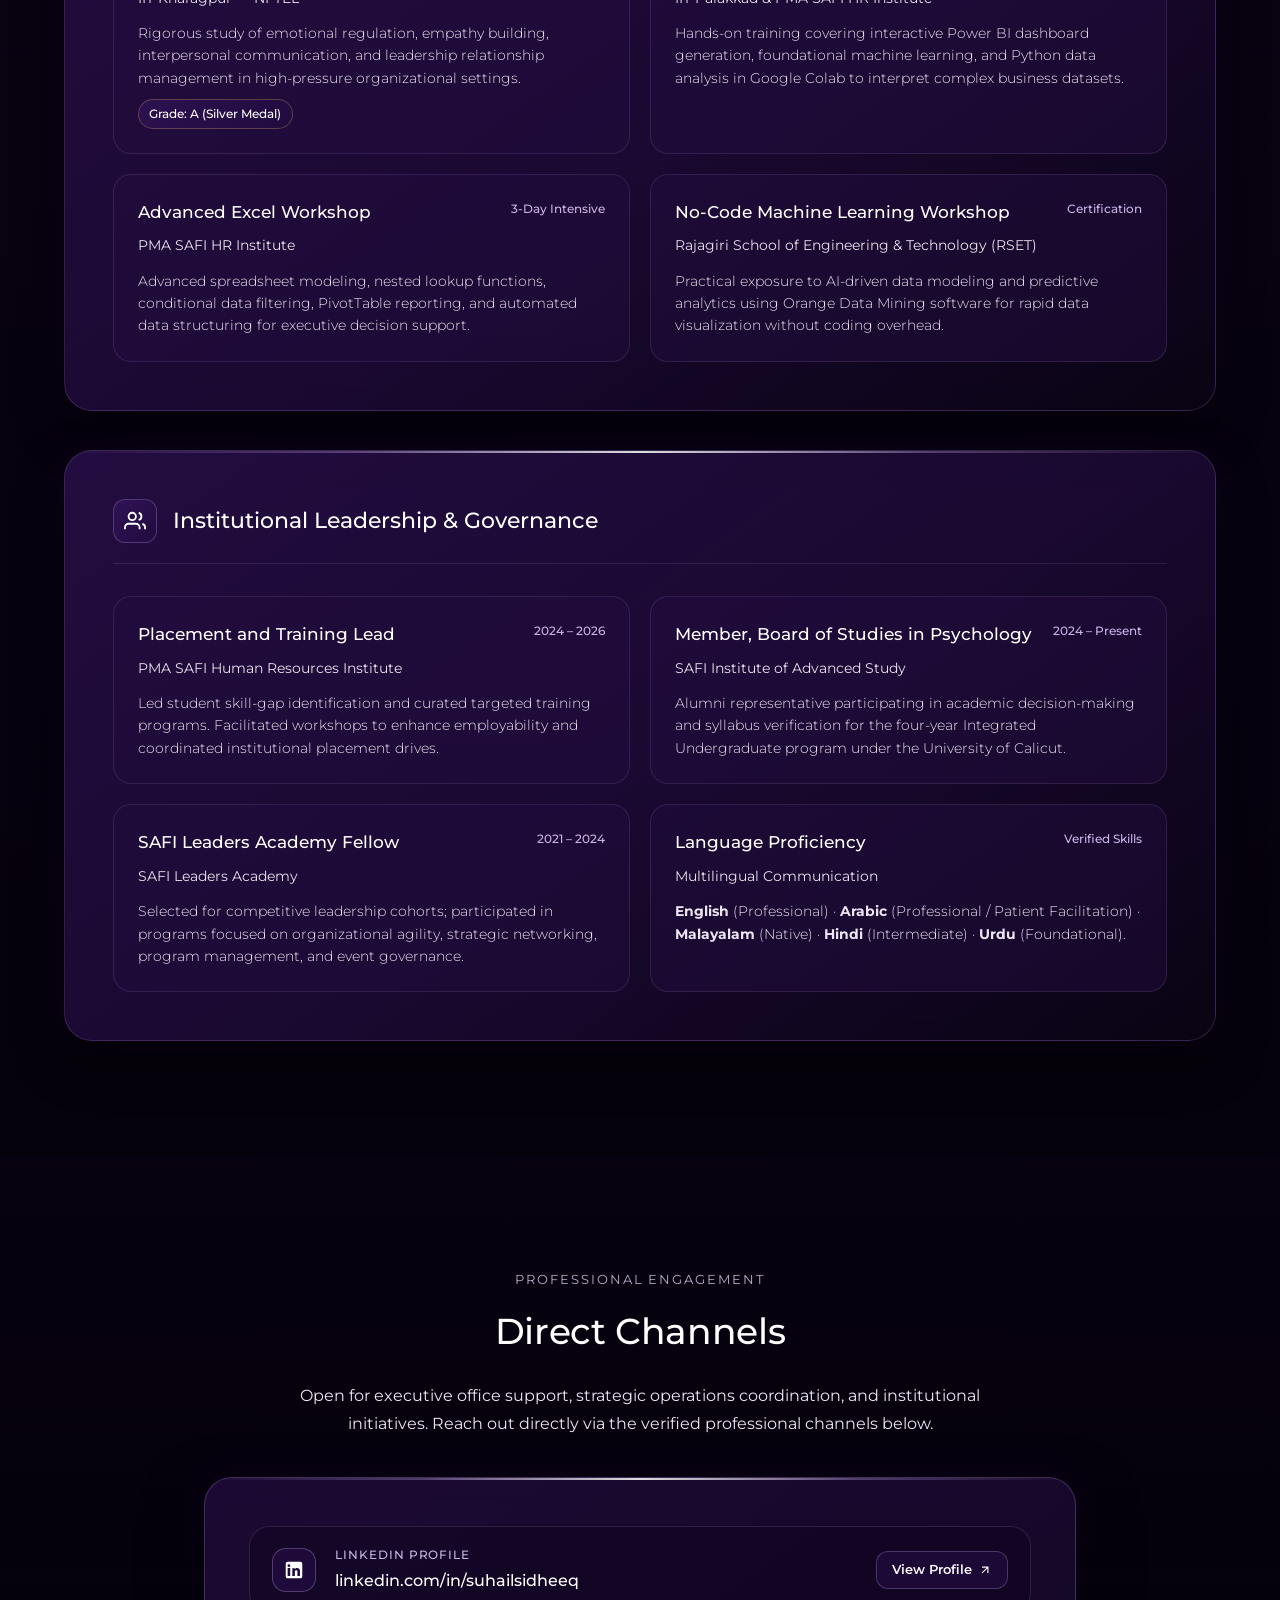
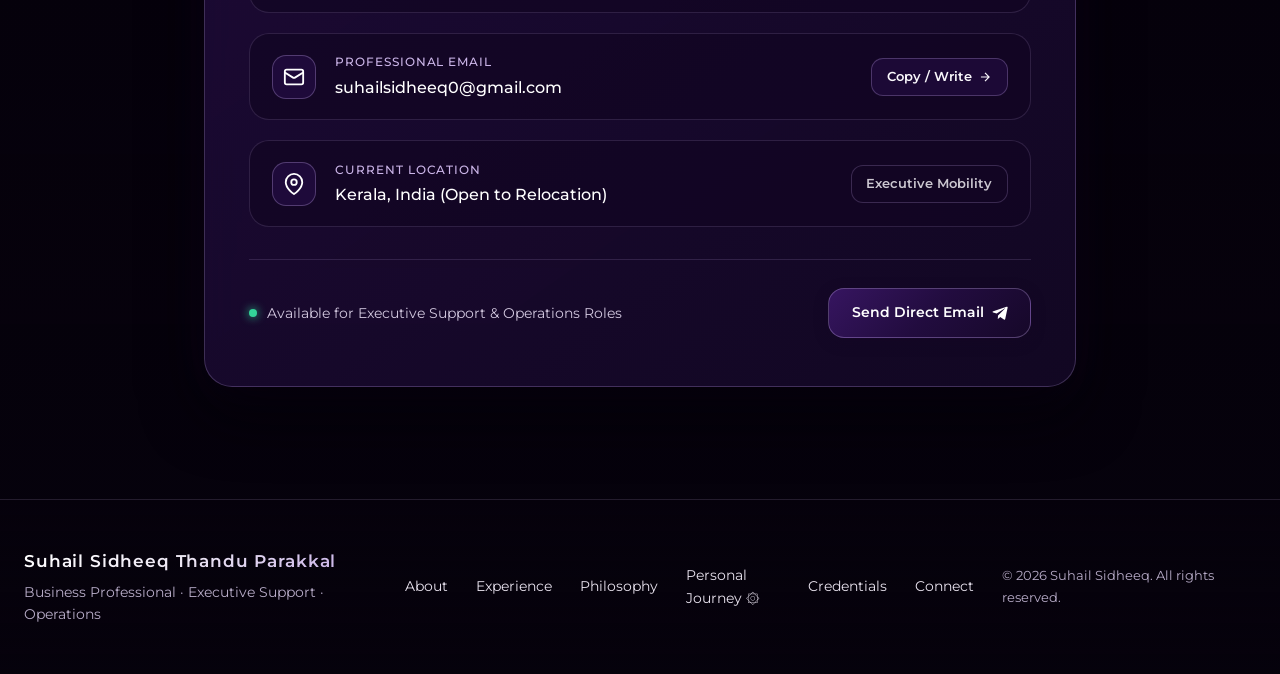
==== commit e6911caa: "feat: implement executive honeycomb design system and eliminate reference site copycat components" ====
--- a/index.html
+++ b/index.html
@@ -38,11 +38,14 @@
     <div class="ambient-orb ambient-orb-3"></div>
   </div>
 
-  <!-- Dynamic Cursor Spotlight Layer (Dual-layer radial gradient inspired by reference site) -->
+  <!-- Subtle Architectural Honeycomb Vector Tessellation -->
+  <div class="honeycomb-pattern-overlay" aria-hidden="true"></div>
+
+  <!-- Dynamic Cursor Spotlight Layer -->
   <div class="dynamic-spotlight-layer" id="dynamic-spotlight" aria-hidden="true"></div>
 
   <!-- =========================================================================
-       Top Floating Header Pill
+       Top Executive Fixed Navigation Bar (Header)
        ========================================================================= -->
   <header class="header-wrapper" role="banner">
     <div class="header-pill">
@@ -104,138 +107,118 @@
   </aside>
 
   <!-- =========================================================================
-       Hero Section
+       Hero Section — Executive Split Architecture with Honeycomb Accents
        ========================================================================= -->
   <section id="hero" class="hero-section" aria-label="Hero Introduction">
-    <!-- Visual background with low-key portrait and moody vignettes -->
     <div class="hero-bg-container">
-      <div class="hero-portrait-wrap">
-        <img src="assets/images/suhail-hero.jpg" alt="Suhail Sidheeq Thandu Parakkal - Professional Portrait" class="hero-portrait-img">
-      </div>
-      <div class="hero-overlay-left"></div>
-      <div class="hero-overlay-bottom"></div>
+      <div class="hero-ambient-mesh" aria-hidden="true"></div>
     </div>
 
     <div class="container hero-content-container">
       <div class="hero-grid">
-        <!-- Signature Reference Component: Frosted Glass Quote Card -->
-        <div class="hero-quote-card">
-          <!-- Decorative Quotation Mark Watermarks -->
-          <svg class="quote-watermark-top" viewBox="0 0 89 75" fill="currentColor">
-            <path d="M0 50.1C0 46.3 9.1 30.2 23.1 0L30.4 5.2C20.9 14.9 16.1 22.9 15.9 29.4C16.1 32.6 18.9 34.9 24.1 36.3C35.8 40.3 40 46.2 40 55C40 57.7 39.4 60.6 38.3 63.6C34.8 71.2 29.1 75 21 75C14.1 74 4.7 71 0 50.1ZM49 50.1C49 46.3 58.1 30.2 72.1 0L79.3 5.2C70.1 14.6 65.4 22.7 65.2 29.4C65.4 32.6 68.1 34.9 73.1 36.3C84.7 40.3 89 46.2 89 55C89 57.7 88.4 60.6 87.3 63.6C83.8 71.2 78.1 75 70 75C63.1 74 53.7 71 49 50.1Z"/>
-          </svg>
-          <svg class="quote-watermark-bottom" viewBox="0 0 88 74" fill="currentColor">
-            <path d="M88 49.4C88 45.7 79 30 65.1 0L58 5.1C67.3 14.7 72.1 22.6 72.3 29C69.4 32.2 64.1 34.4 64.1 35.8C52.6 39.8 48.4 45.6 48.4 54.2C48.4 56.9 49 59.8 50.1 62.7C53.6 70.2 59.2 74 67.2 74C74 73 83.3 70 88 49.4ZM39.6 49.4C39.6 45.7 30.6 30 16.7 0L9.6 5.1C18.6 14.4 23.3 22.4 23.5 29C20.7 32.2 15.7 34.4 15.7 35.8C4.2 39.8 0 45.6 0 54.2C0 56.9 0.6 59.8 1.7 62.7C5.1 70.2 10.8 74 18.8 74C25.6 73 34.9 70 39.6 49.4Z"/>
-          </svg>
-
-          <div class="hero-quote-body">
-            <p class="hero-statement">
-              "Navigating executive priorities, driving cross-functional alignment, and building resilient operational foundations. Committed to continuous learning, proactive leadership, and multiplying institutional value."
-            </p>
-
-            <div class="hero-meta">
-              <h1 class="hero-name">Suhail Sidheeq Thandu Parakkal</h1>
-              <p class="hero-designation">Business Professional | Executive Support | Business Operations</p>
-              
-              <div class="hero-organization-badge">
-                <span class="status-dot"></span>
-                <span>Current: Executive Assistant to AVP Office — MS GES / MS Holdings</span>
-              </div>
-            </div>
-          </div>
-
-          <!-- Subtle Botanical Purple Rose Signature Motif -->
-          <div class="hero-rose-accent" aria-hidden="true">
-            <img src="assets/images/purple-rose.svg" alt="" class="hero-rose-img" loading="eager">
+        <!-- Left Column: Executive Headline & Value Narrative -->
+        <div class="hero-content-col">
+          <div class="hero-eyebrow-badge">
+            <span class="hero-hex-mini">۞</span>
+            <span class="status-dot"></span>
+            <span>Current: Executive Assistant to AVP Office — MS GES / MS Holdings</span>
+          </div>
+
+          <h1 class="hero-name">
+            <span class="hero-name-gradient">Suhail Sidheeq</span><br>
+            <span>Thandu Parakkal</span>
+          </h1>
+
+          <p class="hero-designation">Executive Support · Business Operations · Human Capital Systems</p>
+
+          <p class="hero-statement">
+            Navigating executive priorities, driving cross-functional alignment, and building resilient operational foundations. Committed to continuous learning, proactive leadership, and multiplying institutional value.
+          </p>
+
+          <div class="hero-cta-group">
+            <a href="#experience" class="hero-btn-primary">
+              <span>Explore Experience</span>
+              <svg width="18" height="18" viewBox="0 0 24 24" fill="none" stroke="currentColor" stroke-width="2.5" stroke-linecap="round" stroke-linejoin="round" aria-hidden="true">
+                <line x1="5" y1="12" x2="19" y2="12"></line>
+                <polyline points="12 5 19 12 12 19"></polyline>
+              </svg>
+            </a>
+
+            <a href="CV SUHAIL SIFHEEQ - HR .pdf" target="_blank" download class="hero-btn-secondary">
+              <svg width="18" height="18" viewBox="0 0 24 24" fill="none" stroke="currentColor" stroke-width="2" stroke-linecap="round" stroke-linejoin="round" aria-hidden="true">
+                <path d="M21 15v4a2 2 0 0 1-2 2H5a2 2 0 0 1-2-2v-4"></path>
+                <polyline points="7 10 12 15 17 10"></polyline>
+                <line x1="12" y1="15" x2="12" y2="3"></line>
+              </svg>
+              <span>Download CV</span>
+            </a>
+
+            <a href="#connect" class="hero-btn-tertiary">
+              <span>Direct Channels</span>
+              <svg width="16" height="16" viewBox="0 0 24 24" fill="none" stroke="currentColor" stroke-width="2" stroke-linecap="round" stroke-linejoin="round" aria-hidden="true">
+                <polyline points="9 18 15 12 9 6"></polyline>
+              </svg>
+            </a>
+          </div>
+        </div>
+
+        <!-- Right Column: Architectural Portrait Frame & Honeycomb Stats Cluster -->
+        <div class="hero-visual-col">
+          <div class="hero-visual-frame">
+            <div class="hero-portrait-card">
+              <img src="assets/images/suhail-hero.jpg" alt="Suhail Sidheeq Thandu Parakkal - Professional Portrait" loading="eager">
+              <div class="hero-portrait-rose-accent" aria-hidden="true">
+                <img src="assets/images/purple-rose.svg" alt="" loading="eager">
+              </div>
+            </div>
+
+            <!-- Interlocking Honeycomb Stat Cells -->
+            <div class="hero-stats-cluster">
+              <div class="hero-stat-node stat-node-1">
+                <div class="stat-hex-icon">
+                  <svg viewBox="0 0 24 24" fill="none" stroke="currentColor" stroke-width="2">
+                    <path d="M16 21v-2a4 4 0 0 0-4-4H6a4 4 0 0 0-4 4v2"></path>
+                    <circle cx="9" cy="7" r="4"></circle>
+                    <path d="M22 21v-2a4 4 0 0 0-3-3.87"></path>
+                    <path d="M16 3.13a4 4 0 0 1 0 7.75"></path>
+                  </svg>
+                </div>
+                <div class="stat-content">
+                  <span class="stat-value">AVP Office</span>
+                  <span class="stat-label">Executive Support</span>
+                </div>
+              </div>
+
+              <div class="hero-stat-node stat-node-2">
+                <div class="stat-hex-icon">
+                  <svg viewBox="0 0 24 24" fill="none" stroke="currentColor" stroke-width="2">
+                    <polygon points="12 2 15.09 8.26 22 9.27 17 14.14 18.18 21.02 12 17.77 5.82 21.02 7 14.14 2 9.27 8.91 8.26 12 2"></polygon>
+                  </svg>
+                </div>
+                <div class="stat-content">
+                  <span class="stat-value">537+ People</span>
+                  <span class="stat-label">Workforce Operations</span>
+                </div>
+              </div>
+
+              <div class="hero-stat-node stat-node-3">
+                <div class="stat-hex-icon">
+                  <svg viewBox="0 0 24 24" fill="none" stroke="currentColor" stroke-width="2">
+                    <path d="M22 10v6M2 10l10-5 10 5-10 5z"></path>
+                    <path d="M6 12v5c3 3 9 3 12 0v-5"></path>
+                  </svg>
+                </div>
+                <div class="stat-content">
+                  <span class="stat-value">B.Sc. &amp; PGDM</span>
+                  <span class="stat-label">Psychology &amp; HRM</span>
+                </div>
+              </div>
+            </div>
           </div>
         </div>
       </div>
     </div>
   </section>
-
-  <!-- =========================================================================
-       Floating Sub-Navigation Pill (Signature Reference Element)
-       ========================================================================= -->
-  <nav class="subnav-outer-wrap" aria-label="Section Navigation">
-    <!-- Desktop / Tablet Pill -->
-    <div class="subnav-pill-container" role="tablist">
-      <button class="subnav-btn active" data-target="about" role="tab" aria-selected="true" aria-controls="about">
-        <span class="btn-icon-wrap">
-          <svg width="14" height="14" viewBox="0 0 20 20" fill="currentColor">
-            <path fill-rule="evenodd" d="M10 9a3 3 0 100-6 3 3 0 000 6zm-7 9a7 7 0 1114 0H3z" clip-rule="evenodd"/>
-          </svg>
-        </span>
-        <span>About</span>
-      </button>
-
-      <button class="subnav-btn" data-target="experience" role="tab" aria-selected="false" aria-controls="experience">
-        <span class="btn-icon-wrap">
-          <svg width="14" height="14" viewBox="0 0 20 20" fill="currentColor">
-            <path fill-rule="evenodd" d="M6 6V5a3 3 0 013-3h2a3 3 0 013 3v1h2a2 2 0 012 2v3.57A22.952 22.952 0 0110 13a22.95 22.95 0 01-8-1.43V8a2 2 0 012-2h2zm2-1a1 1 0 011-1h2a1 1 0 011 1v1H8V5zm1 5a1 1 0 011-1h.01a1 1 0 110 2H10a1 1 0 01-1-1z" clip-rule="evenodd"/>
-            <path d="M2 13.692V16a2 2 0 002 2h12a2 2 0 002-2v-2.308A22.952 22.952 0 0110 15c-2.796 0-5.487-.46-8-1.308z"/>
-          </svg>
-        </span>
-        <span>Experience</span>
-      </button>
-
-      <button class="subnav-btn" data-target="philosophy" role="tab" aria-selected="false" aria-controls="philosophy">
-        <span class="btn-icon-wrap">
-          <svg width="14" height="14" viewBox="0 0 24 24" fill="currentColor">
-            <path d="M12 2l2.4 7.4H22l-6.2 4.5 2.4 7.4L12 16.8 5.8 21.3l2.4-7.4L2 9.4h7.6L12 2z"/>
-          </svg>
-        </span>
-        <span>Philosophy</span>
-      </button>
-
-      <button class="subnav-btn" data-target="credentials" role="tab" aria-selected="false" aria-controls="credentials">
-        <span class="btn-icon-wrap">
-          <svg width="14" height="14" viewBox="0 0 24 24" fill="currentColor">
-            <path d="M12 2L1 7l11 5 9-4.09V17h2V7L12 2zm0 8.18L4.27 7 12 3.82 19.73 7 12 10.18zM4 10.74v5.52c0 2.21 3.58 4 8 4s8-1.79 8-4v-5.52l-8 3.64-8-3.64z"/>
-          </svg>
-        </span>
-        <span>Credentials</span>
-      </button>
-
-      <button class="subnav-btn" data-target="connect" role="tab" aria-selected="false" aria-controls="connect">
-        <span class="btn-icon-wrap">
-          <svg width="14" height="14" viewBox="0 0 24 24" fill="currentColor">
-            <path d="M9.04 15.81l-.39 5.09c.56 0 .81-.24 1.1-.53l2.64-2.52 5.48 3.99c1 .55 1.71.26 1.97-.93l3.57-16.66c.32-1.43-.52-2-1.48-1.65L1.92 9.44c-1.41.55-1.39 1.33-.25 1.69l5.36 1.67L18.9 5.1c.55-.35 1.05-.16.64.19z"/>
-          </svg>
-        </span>
-        <span>Connect</span>
-      </button>
-    </div>
-
-    <!-- Mobile Segmented Dropdown Trigger -->
-    <div class="mobile-subnav-dropdown">
-      <button class="mobile-subnav-trigger" aria-haspopup="true" aria-expanded="false">
-        <span class="active-label">
-          <span class="active-label-text">About</span>
-        </span>
-        <svg class="mobile-subnav-chevron" width="16" height="16" viewBox="0 0 24 24" fill="none" stroke="currentColor" stroke-width="2">
-          <polyline points="6 9 12 15 18 9"></polyline>
-        </svg>
-      </button>
-
-      <div class="mobile-subnav-menu" role="menu">
-        <button class="mobile-menu-item active" data-target="about" role="menuitem">
-          <span class="menu-label">About</span>
-        </button>
-        <button class="mobile-menu-item" data-target="experience" role="menuitem">
-          <span class="menu-label">Experience</span>
-        </button>
-        <button class="mobile-menu-item" data-target="philosophy" role="menuitem">
-          <span class="menu-label">Philosophy</span>
-        </button>
-        <button class="mobile-menu-item" data-target="credentials" role="menuitem">
-          <span class="menu-label">Credentials</span>
-        </button>
-        <button class="mobile-menu-item" data-target="connect" role="menuitem">
-          <span class="menu-label">Connect</span>
-        </button>
-      </div>
-    </div>
-  </nav>
 
   <!-- =========================================================================
        About Section
@@ -274,28 +257,76 @@
       <!-- Glowing Divider Line -->
       <div class="divider-glow"></div>
 
-      <!-- Associated Organizations & Institutional Marquee -->
-      <div class="marquee-container" aria-label="Professional Affiliations and Institutions">
-        <div class="marquee-track">
-          <div class="marquee-item"><span>MS GES / MS Holdings</span><span class="marquee-dot"></span></div>
-          <div class="marquee-item"><span>Meitra Hospital</span><span class="marquee-dot"></span></div>
-          <div class="marquee-item"><span>Aster MIMS</span><span class="marquee-dot"></span></div>
-          <div class="marquee-item"><span>TiE Kerala</span><span class="marquee-dot"></span></div>
-          <div class="marquee-item"><span>YFYD Advisory</span><span class="marquee-dot"></span></div>
-          <div class="marquee-item"><span>Creative Video Tech</span><span class="marquee-dot"></span></div>
-          <div class="marquee-item"><span>PMA SAFI HR Institute</span><span class="marquee-dot"></span></div>
-          <div class="marquee-item"><span>SAFI Leaders Academy</span><span class="marquee-dot"></span></div>
-          <div class="marquee-item"><span>IIT Kharagpur (NPTEL)</span><span class="marquee-dot"></span></div>
-          <!-- Repeating loop for seamless continuous scroll -->
-          <div class="marquee-item"><span>MS GES / MS Holdings</span><span class="marquee-dot"></span></div>
-          <div class="marquee-item"><span>Meitra Hospital</span><span class="marquee-dot"></span></div>
-          <div class="marquee-item"><span>Aster MIMS</span><span class="marquee-dot"></span></div>
-          <div class="marquee-item"><span>TiE Kerala</span><span class="marquee-dot"></span></div>
-          <div class="marquee-item"><span>YFYD Advisory</span><span class="marquee-dot"></span></div>
-          <div class="marquee-item"><span>Creative Video Tech</span><span class="marquee-dot"></span></div>
-          <div class="marquee-item"><span>PMA SAFI HR Institute</span><span class="marquee-dot"></span></div>
-          <div class="marquee-item"><span>SAFI Leaders Academy</span><span class="marquee-dot"></span></div>
-          <div class="marquee-item"><span>IIT Kharagpur (NPTEL)</span><span class="marquee-dot"></span></div>
+      <!-- Core Operational Competencies: Hexagonal Honeycomb Architecture -->
+      <div class="about-competencies-section reveal">
+        <div class="competencies-header">
+          <span class="section-eyebrow">Operational Framework</span>
+          <h3 class="section-title" style="font-size: 1.85rem; margin-bottom: 0.5rem;">Core Operational Competencies</h3>
+          <p class="section-description" style="margin: 0 auto;">
+            Six interlocking capabilities bridging executive priorities with rigorous, dependable day-to-day execution.
+          </p>
+        </div>
+
+        <div class="competencies-honeycomb-grid">
+          <div class="honeycomb-card">
+            <div class="honeycomb-hex-badge">
+              <svg viewBox="0 0 24 24" fill="none" stroke="currentColor" stroke-width="2"><path d="M16 21v-2a4 4 0 0 0-4-4H6a4 4 0 0 0-4 4v2"></path><circle cx="9" cy="7" r="4"></circle><polyline points="16 11 18 13 22 9"></polyline></svg>
+            </div>
+            <h4 class="honeycomb-card-title">Executive Coordination &amp; Dispatch</h4>
+            <p class="honeycomb-card-desc">Managing AVP priorities, executive calendar synchronization, high-stakes correspondence, and daily cross-border operational coordination.</p>
+          </div>
+
+          <div class="honeycomb-card">
+            <div class="honeycomb-hex-badge">
+              <svg viewBox="0 0 24 24" fill="none" stroke="currentColor" stroke-width="2"><polyline points="22 12 18 12 15 21 9 3 6 12 2 12"></polyline></svg>
+            </div>
+            <h4 class="honeycomb-card-title">Operations &amp; SOP Development</h4>
+            <p class="honeycomb-card-desc">Formulating institutional standard operating procedures, streamlining documentation workflows, and structuring compliant HR frameworks.</p>
+          </div>
+
+          <div class="honeycomb-card">
+            <div class="honeycomb-hex-badge">
+              <svg viewBox="0 0 24 24" fill="none" stroke="currentColor" stroke-width="2"><circle cx="12" cy="12" r="10"></circle><line x1="2" y1="12" x2="22" y2="12"></line><path d="M12 2a15.3 15.3 0 0 1 4 10 15.3 15.3 0 0 1-4 10 15.3 15.3 0 0 1-4-10 15.3 15.3 0 0 1 4-10z"></path></svg>
+            </div>
+            <h4 class="honeycomb-card-title">Cross-Functional Stakeholder Alignment</h4>
+            <p class="honeycomb-card-desc">Acting as an operational bridge between leadership and multi-disciplinary teams across regional networks and healthcare institutions.</p>
+          </div>
+
+          <div class="honeycomb-card">
+            <div class="honeycomb-hex-badge">
+              <svg viewBox="0 0 24 24" fill="none" stroke="currentColor" stroke-width="2"><line x1="18" y1="20" x2="18" y2="10"></line><line x1="12" y1="20" x2="12" y2="4"></line><line x1="6" y1="20" x2="6" y2="14"></line></svg>
+            </div>
+            <h4 class="honeycomb-card-title">Analytical Reporting &amp; Briefs</h4>
+            <p class="honeycomb-card-desc">Compiling strategic data insights, interactive executive dashboards (Power BI / Excel), and preparing concise C-suite briefs.</p>
+          </div>
+
+          <div class="honeycomb-card">
+            <div class="honeycomb-hex-badge">
+              <svg viewBox="0 0 24 24" fill="none" stroke="currentColor" stroke-width="2"><rect x="2" y="7" width="20" height="14" rx="2" ry="2"></rect><path d="M16 21V5a2 2 0 0 0-2-2h-4a2 2 0 0 0-2 2v16"></path></svg>
+            </div>
+            <h4 class="honeycomb-card-title">Talent Architecture &amp; Healthcare Admin</h4>
+            <p class="honeycomb-card-desc">Recruitment pipeline tracking (53 TATs), JCI audit standard compliance (200+ records), and multilingual international patient facilitation.</p>
+          </div>
+
+          <div class="honeycomb-card">
+            <div class="honeycomb-hex-badge">
+              <svg viewBox="0 0 24 24" fill="none" stroke="currentColor" stroke-width="2"><rect x="3" y="11" width="18" height="11" rx="2" ry="2"></rect><path d="M7 11V7a5 5 0 0 1 10 0v4"></path></svg>
+            </div>
+            <h4 class="honeycomb-card-title">Discretion &amp; Crisis Navigation</h4>
+            <p class="honeycomb-card-desc">Handling sensitive files and executive communications with absolute confidentiality, emotional composure, and diplomatic tact.</p>
+          </div>
+        </div>
+
+        <!-- Institutional Ecosystem Badges -->
+        <div class="institutional-ecosystem-grid">
+          <span class="ecosystem-hex-badge"><span class="ecosystem-dot"></span>MS GES / MS Holdings</span>
+          <span class="ecosystem-hex-badge"><span class="ecosystem-dot"></span>Meitra Hospital</span>
+          <span class="ecosystem-hex-badge"><span class="ecosystem-dot"></span>Aster MIMS</span>
+          <span class="ecosystem-hex-badge"><span class="ecosystem-dot"></span>TiE Kerala</span>
+          <span class="ecosystem-hex-badge"><span class="ecosystem-dot"></span>YFYD Advisory</span>
+          <span class="ecosystem-hex-badge"><span class="ecosystem-dot"></span>PMA SAFI HR Institute</span>
+          <span class="ecosystem-hex-badge"><span class="ecosystem-dot"></span>SAFI Leaders Academy</span>
+          <span class="ecosystem-hex-badge"><span class="ecosystem-dot"></span>IIT Kharagpur (NPTEL)</span>
         </div>
       </div>
     </div>
@@ -937,60 +968,59 @@
   </footer>
 
   <!-- =========================================================================
-       Floating Speed-Dial Navigation Button (Signature Reference Widget 'w')
+       Floating Hexagonal Quick-Action Node (Bespoke Operational Navigation)
        ========================================================================= -->
-  <aside class="speed-dial-wrap" aria-label="Quick Section Switcher">
-    <div class="speed-dial-container">
-      <button class="speed-dial-trigger" aria-label="Toggle section shortcuts">
+  <aside class="hex-quicknav-dock" aria-label="Quick Section Switcher">
+    <div class="hex-quicknav-container">
+      <button class="hex-quicknav-trigger" aria-label="Toggle section shortcuts">
         <svg width="22" height="22" viewBox="0 0 24 24" fill="none" stroke="currentColor" stroke-width="2" stroke-linecap="round" stroke-linejoin="round">
-          <circle cx="12" cy="12" r="1"></circle>
-          <circle cx="12" cy="5" r="1"></circle>
-          <circle cx="12" cy="19" r="1"></circle>
+          <polygon points="12 2 22 8.5 22 15.5 12 22 2 15.5 2 8.5 12 2"></polygon>
+          <circle cx="12" cy="12" r="3" fill="currentColor"></circle>
         </svg>
       </button>
 
-      <div class="speed-dial-menu" role="menu">
-        <button class="speed-dial-item" data-target="about" role="menuitem" aria-label="Jump to About Section">
+      <div class="hex-quicknav-menu" role="menu">
+        <button class="hex-quicknav-item" data-target="about" role="menuitem" aria-label="Jump to About Section">
           <svg width="18" height="18" viewBox="0 0 20 20" fill="currentColor">
             <path fill-rule="evenodd" d="M10 9a3 3 0 100-6 3 3 0 000 6zm-7 9a7 7 0 1114 0H3z" clip-rule="evenodd"/>
           </svg>
-          <span class="speed-dial-tooltip">About</span>
+          <span class="hex-quicknav-tooltip">About</span>
         </button>
 
-        <button class="speed-dial-item" data-target="experience" role="menuitem" aria-label="Jump to Experience Section">
+        <button class="hex-quicknav-item" data-target="experience" role="menuitem" aria-label="Jump to Experience Section">
           <svg width="18" height="18" viewBox="0 0 20 20" fill="currentColor">
             <path fill-rule="evenodd" d="M6 6V5a3 3 0 013-3h2a3 3 0 013 3v1h2a2 2 0 012 2v3.57A22.952 22.952 0 0110 13a22.95 22.95 0 01-8-1.43V8a2 2 0 012-2h2zm2-1a1 1 0 011-1h2a1 1 0 011 1v1H8V5zm1 5a1 1 0 011-1h.01a1 1 0 110 2H10a1 1 0 01-1-1z" clip-rule="evenodd"/>
             <path d="M2 13.692V16a2 2 0 002 2h12a2 2 0 002-2v-2.308A22.952 22.952 0 0110 15c-2.796 0-5.487-.46-8-1.308z"/>
           </svg>
-          <span class="speed-dial-tooltip">Experience</span>
+          <span class="hex-quicknav-tooltip">Experience</span>
         </button>
 
-        <button class="speed-dial-item" data-target="philosophy" role="menuitem" aria-label="Jump to Philosophy Section">
+        <button class="hex-quicknav-item" data-target="philosophy" role="menuitem" aria-label="Jump to Philosophy Section">
           <svg width="18" height="18" viewBox="0 0 24 24" fill="currentColor">
             <path d="M12 2l2.4 7.4H22l-6.2 4.5 2.4 7.4L12 16.8 5.8 21.3l2.4-7.4L2 9.4h7.6L12 2z"/>
           </svg>
-          <span class="speed-dial-tooltip">Philosophy</span>
+          <span class="hex-quicknav-tooltip">Philosophy</span>
         </button>
 
-        <button class="speed-dial-item" data-target="personal-preview" role="menuitem" aria-label="Jump to Personal Journey Section">
+        <button class="hex-quicknav-item" data-target="personal-preview" role="menuitem" aria-label="Jump to Personal Journey Section">
           <svg width="18" height="18" viewBox="0 0 24 24" fill="currentColor">
             <path d="M12 4.5C10.2 3.2 7.7 2.5 5 2.5 3.3 2.5 1.7 2.8 1 3.2v14.6c.7-.4 2.3-.8 4-.8 2.7 0 5.2.7 7 2 1.8-1.3 4.3-2 7-2 1.7 0 3.3.4 4 .8V3.2c-.7-.4-2.3-.8-4-.8-2.7 0-5.2.7-7 2zm0 13c-1.8-1.1-4.1-1.7-6.5-1.7-1.4 0-2.6.2-3.5.5V5.2c.9-.3 2.1-.5 3.5-.5 2.4 0 4.7.6 6.5 1.7v11.1zm2 0V6.4c1.8-1.1 4.1-1.7 6.5-1.7 1.4 0 2.6.2 3.5.5v11.1c-.9-.3-2.1-.5-3.5-.5-2.4 0-4.7.6-6.5 1.7z"/>
           </svg>
-          <span class="speed-dial-tooltip">Personal Preview</span>
+          <span class="hex-quicknav-tooltip">Personal Preview</span>
         </button>
 
-        <button class="speed-dial-item" data-target="credentials" role="menuitem" aria-label="Jump to Credentials Section">
+        <button class="hex-quicknav-item" data-target="credentials" role="menuitem" aria-label="Jump to Credentials Section">
           <svg width="18" height="18" viewBox="0 0 24 24" fill="currentColor">
             <path d="M12 2L1 7l11 5 9-4.09V17h2V7L12 2zm0 8.18L4.27 7 12 3.82 19.73 7 12 10.18zM4 10.74v5.52c0 2.21 3.58 4 8 4s8-1.79 8-4v-5.52l-8 3.64-8-3.64z"/>
           </svg>
-          <span class="speed-dial-tooltip">Credentials</span>
+          <span class="hex-quicknav-tooltip">Credentials</span>
         </button>
 
-        <button class="speed-dial-item" data-target="connect" role="menuitem" aria-label="Jump to Connect Section">
+        <button class="hex-quicknav-item" data-target="connect" role="menuitem" aria-label="Jump to Connect Section">
           <svg width="18" height="18" viewBox="0 0 24 24" fill="currentColor">
             <path d="M9.04 15.81l-.39 5.09c.56 0 .81-.24 1.1-.53l2.64-2.52 5.48 3.99c1 .55 1.71.26 1.97-.93l3.57-16.66c.32-1.43-.52-2-1.48-1.65L1.92 9.44c-1.41.55-1.39 1.33-.25 1.69l5.36 1.67L18.9 5.1c.55-.35 1.05-.16.64.19z"/>
           </svg>
-          <span class="speed-dial-tooltip">Connect</span>
+          <span class="hex-quicknav-tooltip">Connect</span>
         </button>
       </div>
     </div>
--- a/css/style.css
+++ b/css/style.css
@@ -74,6 +74,21 @@
   --gold-border: rgba(197, 160, 89, 0.35);
   --gold-sheen: linear-gradient(135deg, #DFBE7A 0%, #C5A059 50%, #9B7832 100%);
 
+  /* =========================================================================
+     Honeycomb & Hexagonal Architectural Geometry Tokens
+     ========================================================================= */
+  --honey-gold: #C5A059;
+  --honey-gold-bright: #E5A93C;
+  --honey-gold-light: #F3CA68;
+  --honey-gold-subtle: rgba(197, 160, 89, 0.12);
+  --honey-gold-glow: rgba(229, 169, 60, 0.28);
+  --honey-surface: rgba(34, 12, 63, 0.85);
+  --honey-surface-elevated: rgba(43, 16, 78, 0.92);
+  --honeycomb-border: rgba(197, 160, 89, 0.25);
+  --honeycomb-border-active: rgba(229, 169, 60, 0.7);
+  --honeycomb-clip: polygon(50% 0%, 100% 25%, 100% 75%, 50% 100%, 0% 75%, 0% 25%);
+  --honeycomb-clip-horizontal: polygon(25% 0%, 75% 0%, 100% 50%, 75% 100%, 25% 100%, 0% 50%);
+
   /* Signature Botanical Purple Rose Motif */
   --rose-accent-base: #784898;
   --rose-accent-light: #9B63BF;
@@ -136,8 +151,7 @@
 }
 
 /* ==========================================================================
-   Dynamic Atmospheric Gradient & Interactive Spotlight
-   Inspired by reference website (adilkt16.github.io/portfolio/)
+   Dynamic Atmospheric Gradient & Honeycomb Architectural Overlay
    Customized to #220C3F (Dark Purple) & Deep Velvet Black (#06020c)
    ========================================================================== */
 
@@ -217,6 +231,19 @@
   will-change: background;
 }
 
+/* Subtle Architectural Honeycomb Vector Tessellation */
+.honeycomb-pattern-overlay {
+  position: fixed;
+  inset: 0;
+  z-index: 1;
+  pointer-events: none;
+  background-image: 
+    radial-gradient(circle at 50% 12%, rgba(197, 160, 89, 0.06) 0%, transparent 55%),
+    url("data:image/svg+xml,%3Csvg xmlns='http://www.w3.org/2000/svg' width='56' height='96' viewBox='0 0 56 96'%3E%3Cpath d='M28 0 L56 16.16 V48.5 L28 64.66 L0 48.5 V16.16 Z M28 96 L56 112.16 V144.5 L28 160.66 L0 144.5 V112.16 Z' fill='none' stroke='%23C5A059' stroke-width='0.75' stroke-opacity='0.045'/%3E%3Cpath d='M0 48 L28 64.16 V96.5 L0 112.66 L-28 96.5 V64.16 Z M56 48 L84 64.16 V96.5 L56 112.66 L28 96.5 V64.16 Z' fill='none' stroke='%23CBB5E8' stroke-width='0.75' stroke-opacity='0.035'/%3E%3C/svg%3E");
+  background-repeat: repeat;
+  opacity: 0.9;
+}
+
 img {
   max-width: 100%;
   height: auto;
@@ -260,30 +287,33 @@
   padding-right: 1.25rem;
 }
 
-/* --- Top Floating Navigation Bar (Header) --- */
+/* --- Top Fixed/Sticky Executive Navigation Bar (Header) --- */
 .header-wrapper {
-  position: absolute;
+  position: sticky;
   top: 0;
   left: 0;
   right: 0;
   z-index: 60;
   width: 100%;
-  padding-top: 1rem;
-  padding-bottom: 1rem;
+  padding-top: 0.75rem;
+  padding-bottom: 0.75rem;
+  transition: all var(--transition-normal);
 }
 
 @media (min-width: 1024px) {
   .header-wrapper {
-    top: 1.25rem;
+    top: 0.75rem;
     padding: 0;
   }
 }
 
 .header-pill {
   width: 100%;
-  background: var(--cloud-grey-base);
-  border-bottom: 1px solid var(--border-pill);
+  background: rgba(14, 5, 26, 0.9);
+  border-bottom: 1px solid var(--honeycomb-border);
   padding: 0.85rem 1.5rem;
+  backdrop-filter: blur(20px);
+  -webkit-backdrop-filter: blur(20px);
   transition: all var(--transition-normal);
 }
 
@@ -292,12 +322,12 @@
     width: calc(100% - 40px);
     max-width: 1480px;
     margin: 0 auto;
-    background: rgba(244, 240, 250, 0.94);
-    border: 1.5px solid rgba(255, 255, 255, 0.65);
-    backdrop-filter: blur(20px);
-    -webkit-backdrop-filter: blur(20px);
-    border-radius: 20px;
-    box-shadow: 0 10px 30px rgba(19, 6, 35, 0.35);
+    background: rgba(17, 6, 32, 0.82);
+    border: 1px solid var(--honeycomb-border);
+    backdrop-filter: blur(24px);
+    -webkit-backdrop-filter: blur(24px);
+    border-radius: 18px;
+    box-shadow: 0 10px 35px rgba(6, 2, 12, 0.65), 0 0 20px rgba(197, 160, 89, 0.08);
     padding: 0.75rem 2rem;
   }
 }
@@ -312,11 +342,11 @@
 .brand-monogram {
   display: flex;
   align-items: center;
-  gap: 0.65rem;
+  gap: 0.75rem;
   font-size: 1.05rem;
   font-weight: 600;
-  letter-spacing: 0.08em;
-  color: var(--purple-primary);
+  letter-spacing: 0.06em;
+  color: #FFFFFF;
   text-transform: uppercase;
 }
 
@@ -324,29 +354,36 @@
   display: inline-flex;
   align-items: center;
   justify-content: center;
-  width: 32px;
-  height: 32px;
-  border-radius: 50%;
-  background: linear-gradient(135deg, #2B104E 0%, #220C3F 100%);
-  color: #FFFFFF;
-  border: 1px solid rgba(215, 185, 255, 0.35);
-  font-size: 0.75rem;
+  width: 36px;
+  height: 36px;
+  clip-path: var(--honeycomb-clip);
+  background: linear-gradient(135deg, #361560 0%, #220C3F 100%);
+  color: var(--honey-gold-bright);
+  font-size: 0.82rem;
   font-weight: 700;
   letter-spacing: 0.04em;
-  box-shadow: 0 2px 6px rgba(19, 6, 35, 0.3);
-  position: relative;
+  box-shadow: 0 2px 10px rgba(6, 2, 12, 0.5);
+  position: relative;
+  border: 1px solid var(--honeycomb-border);
+  transition: all var(--transition-fast);
+}
+
+.brand-monogram:hover .monogram-badge {
+  color: #FFFFFF;
+  background: linear-gradient(135deg, #451B7C 0%, #361560 100%);
+  transform: scale(1.05);
 }
 
 .brand-monogram .monogram-badge::after {
   content: "";
   position: absolute;
-  top: 1px;
-  right: 1px;
-  width: 6px;
-  height: 6px;
+  top: 3px;
+  right: 5px;
+  width: 5px;
+  height: 5px;
   border-radius: 50%;
-  background: var(--gold-accent);
-  box-shadow: 0 0 6px var(--gold-glow);
+  background: var(--honey-gold-bright);
+  box-shadow: 0 0 8px var(--honey-gold-glow);
 }
 
 .header-nav {
@@ -362,9 +399,9 @@
 }
 
 .header-link {
-  font-size: 0.95rem;
+  font-size: 0.92rem;
   font-weight: 500;
-  color: #220C3F;
+  color: #D2C7DF;
   position: relative;
   transition: color var(--transition-fast), font-weight var(--transition-fast);
 }
@@ -372,7 +409,7 @@
 .header-link:hover,
 .header-link.active {
   font-weight: 600;
-  color: var(--purple-vibrant);
+  color: #FFFFFF;
 }
 
 .header-link.active::after {
@@ -382,44 +419,47 @@
   left: 0;
   right: 0;
   height: 2px;
-  background: var(--purple-primary);
+  background: linear-gradient(90deg, var(--honey-gold), var(--honey-gold-bright));
   border-radius: 2px;
+  box-shadow: 0 0 8px var(--honey-gold-glow);
 }
 
 .header-link-personal {
   display: inline-flex;
   align-items: center;
-  gap: 0.4rem;
-  padding: 0.25rem 0.75rem;
+  gap: 0.45rem;
+  padding: 0.3rem 0.85rem;
   border-radius: 9999px;
-  background: rgba(34, 12, 63, 0.08);
-  border: 1px solid rgba(34, 12, 63, 0.15);
+  background: rgba(197, 160, 89, 0.1);
+  border: 1px solid var(--honeycomb-border);
+  color: var(--honey-gold-light);
   transition: all var(--transition-fast);
 }
 
 .header-link-personal:hover {
-  background: rgba(34, 12, 63, 0.15);
-  border-color: var(--purple-vibrant);
+  background: rgba(197, 160, 89, 0.2);
+  border-color: var(--honey-gold-bright);
+  color: #FFFFFF;
 }
 
 .header-cta-btn {
   font-size: 0.85rem;
   font-weight: 600;
-  color: #FFFFFF;
-  background: linear-gradient(135deg, #2B104E 0%, #220C3F 100%);
-  border: 1px solid rgba(215, 185, 255, 0.3);
-  padding: 0.5rem 1.25rem;
+  color: #06020c;
+  background: linear-gradient(135deg, #DFBE7A 0%, #C5A059 50%, #B89242 100%);
+  border: 1px solid rgba(255, 255, 255, 0.3);
+  padding: 0.5rem 1.35rem;
   border-radius: 9999px;
   letter-spacing: 0.03em;
   transition: all var(--transition-fast);
-  box-shadow: 0 2px 8px rgba(19, 6, 35, 0.3);
+  box-shadow: 0 2px 10px rgba(197, 160, 89, 0.25);
 }
 
 .header-cta-btn:hover {
-  background: linear-gradient(135deg, #451B7C 0%, #361560 100%);
-  border-color: rgba(203, 181, 232, 0.6);
+  background: linear-gradient(135deg, #F3CA68 0%, #E5A93C 100%);
+  border-color: rgba(255, 255, 255, 0.6);
   transform: translateY(-1px);
-  box-shadow: 0 4px 14px rgba(34, 12, 63, 0.45);
+  box-shadow: 0 4px 16px rgba(229, 169, 60, 0.4);
 }
 
 .mobile-menu-btn {
@@ -428,7 +468,7 @@
   justify-content: center;
   width: 40px;
   height: 40px;
-  color: var(--purple-primary);
+  color: #FFFFFF;
   background: transparent;
 }
 
@@ -514,15 +554,19 @@
   gap: 0.5rem;
 }
 
-/* --- Hero Section --- */
+/* ==========================================================================
+   Hero Section — Executive Split Architecture with Honeycomb Accents
+   Replaces reference quote-card with bespoke executive operational layout
+   ========================================================================== */
 .hero-section {
   position: relative;
-  min-height: 100vh;
+  min-height: calc(100vh - 76px);
   width: 100%;
   overflow: hidden;
   background-color: transparent;
   display: flex;
   align-items: center;
+  padding: 3.5rem 0 5rem;
 }
 
 .hero-bg-container {
@@ -530,379 +574,352 @@
   inset: 0;
   z-index: 1;
   pointer-events: none;
-}
-
-.hero-portrait-wrap {
-  position: absolute;
-  top: 0;
-  right: 0;
-  bottom: 0;
-  width: 60%;
-  height: 100%;
-}
-
-.hero-portrait-img {
-  width: 100%;
-  height: 100%;
-  object-fit: cover;
-  object-position: center 18%;
-  filter: contrast(1.08) brightness(0.88);
-}
-
-/* Atmospheric dark-purple-to-black gradient overlays */
-.hero-overlay-left {
+  overflow: hidden;
+}
+
+.hero-ambient-mesh {
   position: absolute;
   inset: 0;
-  background: linear-gradient(90deg, #06020c 0%, rgba(6, 2, 12, 0.96) 32%, rgba(34, 12, 63, 0.55) 65%, transparent 100%);
-  z-index: 2;
-}
-
-.hero-overlay-bottom {
-  position: absolute;
-  left: 0;
-  right: 0;
-  bottom: 0;
-  height: 38%;
-  background: linear-gradient(180deg, transparent 0%, rgba(34, 12, 63, 0.45) 50%, #06020c 100%);
-  z-index: 3;
+  background: radial-gradient(circle at 75% 35%, rgba(110, 48, 191, 0.28) 0%, rgba(34, 12, 63, 0.15) 45%, transparent 70%);
 }
 
 .hero-content-container {
   position: relative;
   z-index: 10;
   width: 100%;
-  padding-top: 6rem;
-  padding-bottom: 5rem;
+  padding-top: 1.5rem;
+  padding-bottom: 2rem;
 }
 
 .hero-grid {
   display: grid;
   grid-template-columns: 1fr;
   align-items: center;
-  gap: 2rem;
+  gap: 3.5rem;
 }
 
 @media (min-width: 1024px) {
   .hero-grid {
-    grid-template-columns: 1.1fr 0.9fr;
-  }
-}
-
-/* Frosted Dark Purple Quote Card (#220C3F Base) */
-.hero-quote-card {
-  position: relative;
-  max-width: 580px;
-  background: rgba(34, 12, 63, 0.82);
-  border: 1px solid rgba(215, 185, 255, 0.2);
-  backdrop-filter: blur(24px);
-  -webkit-backdrop-filter: blur(24px);
+    grid-template-columns: 1.15fr 0.85fr;
+    gap: 4rem;
+  }
+}
+
+/* Left Column: Executive Copy & Positioning */
+.hero-content-col {
+  display: flex;
+  flex-direction: column;
+}
+
+.hero-eyebrow-badge {
+  display: inline-flex;
+  align-items: center;
+  gap: 0.65rem;
+  padding: 0.45rem 1.1rem;
+  background: rgba(27, 9, 52, 0.75);
+  border: 1px solid var(--honeycomb-border);
+  border-radius: 9999px;
+  width: fit-content;
+  font-size: 0.82rem;
+  color: #FAF8FC;
+  letter-spacing: 0.03em;
+  margin-bottom: 1.5rem;
+  backdrop-filter: blur(12px);
+  box-shadow: 0 4px 15px rgba(6, 2, 12, 0.4);
+}
+
+.hero-hex-mini {
+  display: inline-flex;
+  align-items: center;
+  justify-content: center;
+  width: 18px;
+  height: 18px;
+  clip-path: var(--honeycomb-clip);
+  background: linear-gradient(135deg, var(--honey-gold-bright) 0%, var(--honey-gold) 100%);
+  color: #06020c;
+  font-size: 0.6rem;
+  font-weight: 700;
+}
+
+.hero-eyebrow-badge .status-dot {
+  width: 7px;
+  height: 7px;
+  border-radius: 50%;
+  background: #10b981;
+  box-shadow: 0 0 8px #10b981;
+}
+
+.hero-name {
+  font-size: 2.25rem;
+  font-weight: 600;
+  line-height: 1.15;
+  letter-spacing: -0.02em;
+  color: #FFFFFF;
+  margin-bottom: 0.75rem;
+}
+
+@media (min-width: 768px) {
+  .hero-name {
+    font-size: 3rem;
+  }
+}
+
+@media (min-width: 1200px) {
+  .hero-name {
+    font-size: 3.4rem;
+  }
+}
+
+.hero-name-gradient {
+  background: linear-gradient(135deg, #FFFFFF 0%, #F5EFEB 45%, var(--honey-gold-light) 100%);
+  -webkit-background-clip: text;
+  -webkit-text-fill-color: transparent;
+}
+
+.hero-designation {
+  font-size: 1.05rem;
+  font-weight: 500;
+  letter-spacing: 0.05em;
+  text-transform: uppercase;
+  color: var(--honey-gold);
+  margin-bottom: 1.5rem;
+  display: flex;
+  align-items: center;
+  gap: 0.5rem;
+}
+
+.hero-statement {
+  font-size: 1.05rem;
+  font-weight: 400;
+  line-height: 1.8;
+  color: #ECE6F3;
+  margin-bottom: 2.25rem;
+  max-width: 620px;
+  letter-spacing: 0.01em;
+}
+
+@media (min-width: 768px) {
+  .hero-statement {
+    font-size: 1.12rem;
+  }
+}
+
+.hero-cta-group {
+  display: flex;
+  flex-wrap: wrap;
+  align-items: center;
+  gap: 1.15rem;
+  margin-top: 0.5rem;
+}
+
+.hero-btn-primary {
+  display: inline-flex;
+  align-items: center;
+  gap: 0.6rem;
+  padding: 0.85rem 1.85rem;
+  border-radius: 12px;
+  background: linear-gradient(135deg, #DFBE7A 0%, #C5A059 50%, #A67D28 100%);
+  color: #06020c;
+  font-size: 0.92rem;
+  font-weight: 600;
+  letter-spacing: 0.02em;
+  box-shadow: 0 6px 20px rgba(197, 160, 89, 0.32);
+  transition: all var(--transition-fast);
+}
+
+.hero-btn-primary:hover {
+  background: linear-gradient(135deg, #F3CA68 0%, #E5A93C 100%);
+  transform: translateY(-2px);
+  box-shadow: 0 8px 25px rgba(229, 169, 60, 0.45);
+}
+
+.hero-btn-secondary {
+  display: inline-flex;
+  align-items: center;
+  gap: 0.6rem;
+  padding: 0.85rem 1.75rem;
+  border-radius: 12px;
+  background: rgba(34, 12, 63, 0.7);
+  border: 1px solid var(--honeycomb-border);
+  color: #FFFFFF;
+  font-size: 0.92rem;
+  font-weight: 500;
+  letter-spacing: 0.02em;
+  backdrop-filter: blur(12px);
+  box-shadow: 0 4px 15px rgba(6, 2, 12, 0.4);
+  transition: all var(--transition-fast);
+}
+
+.hero-btn-secondary:hover {
+  background: rgba(54, 21, 96, 0.85);
+  border-color: var(--honey-gold-bright);
+  color: #FFFFFF;
+  transform: translateY(-2px);
+  box-shadow: 0 6px 20px rgba(34, 12, 63, 0.6);
+}
+
+.hero-btn-tertiary {
+  display: inline-flex;
+  align-items: center;
+  gap: 0.45rem;
+  padding: 0.85rem 1.25rem;
+  color: var(--honey-gold-light);
+  font-size: 0.9rem;
+  font-weight: 500;
+  transition: color var(--transition-fast), transform var(--transition-fast);
+}
+
+.hero-btn-tertiary:hover {
+  color: #FFFFFF;
+  transform: translateX(3px);
+}
+
+/* Right Column: Architectural Frame & Honeycomb Stats Cluster */
+.hero-visual-col {
+  position: relative;
+  display: flex;
+  justify-content: center;
+  width: 100%;
+}
+
+.hero-visual-frame {
+  position: relative;
+  width: 100%;
+  max-width: 440px;
+}
+
+.hero-portrait-card {
+  position: relative;
+  width: 100%;
+  aspect-ratio: 3.6 / 4.4;
   border-radius: 28px;
-  padding: 2.75rem 2.5rem;
-  box-shadow: 0 25px 50px -12px rgba(10, 3, 20, 0.85), 0 0 30px rgba(34, 12, 63, 0.45);
   overflow: hidden;
-}
-
-/* Chrome metallic highlight border along top edge */
-.hero-quote-card::before {
+  background: linear-gradient(145deg, rgba(43, 16, 78, 0.7) 0%, rgba(34, 12, 63, 0.8) 100%);
+  border: 1px solid var(--honeycomb-border);
+  box-shadow: 0 25px 60px rgba(6, 2, 12, 0.85), 0 0 35px rgba(34, 12, 63, 0.45);
+}
+
+.hero-portrait-card::before {
   content: "";
   position: absolute;
   top: 0;
   left: 0;
   right: 0;
-  height: 1.5px;
-  background: var(--chrome-border-highlight);
-}
-
-.hero-quote-card::after {
-  content: "";
-  position: absolute;
-  top: 0;
-  left: 0;
-  bottom: 0;
-  width: 1px;
-  background: linear-gradient(180deg, rgba(217, 221, 224, 0.6) 0%, rgba(217, 221, 224, 0.1) 60%, transparent 100%);
-}
-
-/* Decorative Watermark Quotation SVGs in refined Cloud Grey */
-.quote-watermark-top {
-  position: absolute;
-  top: 1.25rem;
-  left: 1.5rem;
-  width: 80px;
-  height: 68px;
-  opacity: 0.12;
-  color: var(--cloud-grey-base);
-  pointer-events: none;
-  z-index: 0;
-}
-
-.quote-watermark-bottom {
-  position: absolute;
-  bottom: 1.25rem;
-  right: 1.75rem;
-  width: 80px;
-  height: 68px;
-  opacity: 0.08;
-  color: var(--cloud-grey-base);
-  pointer-events: none;
-  z-index: 0;
-}
-
-/* Subtle Botanical Purple Rose Signature Motif */
-.hero-rose-accent {
-  position: absolute;
-  bottom: -22px;
-  right: -22px;
-  width: 155px;
-  height: 155px;
-  opacity: 0.16;
-  pointer-events: none;
-  z-index: 1;
-  transition: opacity var(--transition-normal), transform var(--transition-normal);
-}
-
-.hero-rose-img {
+  height: 2px;
+  background: linear-gradient(90deg, transparent 0%, var(--honey-gold) 50%, transparent 100%);
+  z-index: 3;
+}
+
+.hero-portrait-card img {
   width: 100%;
   height: 100%;
-  object-fit: contain;
-}
-
-.hero-quote-card:hover .hero-rose-accent {
+  object-fit: cover;
+  object-position: center 18%;
+  filter: contrast(1.06) brightness(0.9);
+  transition: transform var(--transition-smooth);
+}
+
+.hero-portrait-card:hover img {
+  transform: scale(1.03);
+}
+
+/* Subtle botanical motif inside portrait corner */
+.hero-portrait-rose-accent {
+  position: absolute;
+  bottom: -20px;
+  right: -20px;
+  width: 140px;
+  height: 140px;
+  opacity: 0.15;
+  pointer-events: none;
+  z-index: 2;
+  transition: opacity 0.3s ease;
+}
+
+.hero-portrait-card:hover .hero-portrait-rose-accent {
   opacity: 0.28;
-  transform: rotate(4deg) scale(1.04);
-}
-
-.hero-quote-body {
-  position: relative;
-  z-index: 2;
-}
-
-.hero-statement {
-  font-size: 1.05rem;
+}
+
+/* Interlocking Honeycomb Stats Cluster */
+.hero-stats-cluster {
+  position: absolute;
+  inset: 0;
+  pointer-events: none;
+}
+
+.hero-stat-node {
+  position: absolute;
+  pointer-events: auto;
+  background: rgba(14, 5, 26, 0.88);
+  border: 1px solid var(--honeycomb-border);
+  border-radius: 16px;
+  padding: 0.75rem 1rem;
+  backdrop-filter: blur(20px);
+  -webkit-backdrop-filter: blur(20px);
+  box-shadow: 0 12px 30px rgba(6, 2, 12, 0.75), 0 0 15px rgba(197, 160, 89, 0.12);
+  display: flex;
+  align-items: center;
+  gap: 0.75rem;
+  transition: transform 0.3s ease, border-color 0.3s ease, box-shadow 0.3s ease;
+  z-index: 4;
+}
+
+.hero-stat-node:hover {
+  transform: translateY(-3px);
+  border-color: var(--honey-gold-bright);
+  box-shadow: 0 16px 35px rgba(6, 2, 12, 0.85), 0 0 20px rgba(229, 169, 60, 0.25);
+}
+
+.stat-node-1 {
+  top: -15px;
+  left: -20px;
+}
+
+.stat-node-2 {
+  bottom: 25px;
+  right: -25px;
+}
+
+.stat-node-3 {
+  bottom: -20px;
+  left: 15px;
+}
+
+.stat-hex-icon {
+  display: flex;
+  align-items: center;
+  justify-content: center;
+  width: 36px;
+  height: 36px;
+  clip-path: var(--honeycomb-clip);
+  background: linear-gradient(135deg, #361560 0%, #220C3F 100%);
+  color: var(--honey-gold-bright);
+  border: 1px solid var(--honeycomb-border);
+  flex-shrink: 0;
+}
+
+.stat-hex-icon svg {
+  width: 16px;
+  height: 16px;
+}
+
+.stat-content {
+  display: flex;
+  flex-direction: column;
+}
+
+.stat-value {
+  font-size: 0.95rem;
+  font-weight: 700;
+  color: #FFFFFF;
+  line-height: 1.2;
+}
+
+.stat-label {
+  font-size: 0.74rem;
   font-weight: 400;
-  line-height: 1.8;
-  color: #FAF8FC;
-  margin-bottom: 2rem;
-  letter-spacing: 0.015em;
-  text-shadow: 0 1px 3px rgba(0, 0, 0, 0.4);
-}
-
-@media (min-width: 768px) {
-  .hero-statement {
-    font-size: 1.15rem;
-  }
-}
-
-.hero-meta {
-  display: flex;
-  flex-direction: column;
-  gap: 0.35rem;
-  border-top: 1px solid rgba(215, 185, 255, 0.16);
-  padding-top: 1.5rem;
-}
-
-.hero-name {
-  font-size: 1.25rem;
-  font-weight: 600;
+  color: #D2C7DF;
   letter-spacing: 0.02em;
-  background: var(--chrome-text-sheen);
-  -webkit-background-clip: text;
-  -webkit-text-fill-color: transparent;
-}
-
-.hero-designation {
-  font-size: 0.9rem;
-  font-weight: 400;
-  letter-spacing: 0.03em;
-  color: #ECE6F3;
-}
-
-.hero-organization-badge {
-  display: inline-flex;
-  align-items: center;
-  gap: 0.5rem;
-  margin-top: 0.5rem;
-  padding: 0.35rem 0.85rem;
-  background: rgba(54, 21, 96, 0.45);
-  border: 1px solid rgba(215, 185, 255, 0.25);
-  border-radius: 9999px;
-  width: fit-content;
-  font-size: 0.8rem;
-  color: #FAF8FC;
-  letter-spacing: 0.03em;
-}
-  letter-spacing: 0.03em;
-}
-
-.hero-organization-badge .status-dot {
-  width: 7px;
-  height: 7px;
-  border-radius: 50%;
-  background: #10b981;
-  box-shadow: 0 0 8px #10b981;
-}
-
-/* --- Floating Sub-Navigation Pill (Signature Reference Component) --- */
-.subnav-outer-wrap {
-  position: sticky;
-  top: 1.25rem;
-  z-index: 45;
-  display: flex;
-  justify-content: center;
-  padding: 0.75rem 1rem;
-  pointer-events: none;
-}
-
-.subnav-pill-container {
-  pointer-events: auto;
-  background: var(--cloud-grey-base);
-  border-radius: 9999px;
-  padding: 0.45rem 0.6rem;
-  box-shadow: 0 10px 35px rgba(19, 6, 35, 0.38);
-  border: 1.5px solid rgba(255, 255, 255, 0.65);
-  display: flex;
-  align-items: center;
-  gap: 0.4rem;
-  transition: all var(--transition-normal);
-}
-
-@media (min-width: 1024px) {
-  .subnav-pill-container {
-    padding: 0.5rem 1rem;
-    gap: 0.85rem;
-  }
-}
-
-.subnav-btn {
-  display: inline-flex;
-  align-items: center;
-  gap: 0.5rem;
-  padding: 0.45rem 0.9rem;
-  border-radius: 9999px;
-  color: var(--purple-primary);
-  font-size: 0.86rem;
-  font-weight: 500;
-  letter-spacing: 0.02em;
-  transition: all 0.25s ease;
-  white-space: nowrap;
-}
-
-@media (min-width: 1024px) {
-  .subnav-btn {
-    font-size: 0.92rem;
-    padding: 0.5rem 1.15rem;
-  }
-}
-
-.subnav-btn:hover {
-  color: var(--purple-vibrant);
-}
-
-.subnav-btn .btn-icon-wrap {
-  display: flex;
-  align-items: center;
-  justify-content: center;
-  width: 0;
-  opacity: 0;
-  transform: scale(0);
-  transition: all 0.25s cubic-bezier(0.4, 0, 0.2, 1);
-  overflow: hidden;
-}
-
-.subnav-btn.active {
-  background: var(--bg-pill-active);
-  color: var(--purple-primary);
-  font-weight: 600;
-  box-shadow: 0 2px 8px rgba(34, 12, 63, 0.12);
-}
-
-.subnav-btn.active .btn-icon-wrap {
-  width: 24px;
-  height: 24px;
-  border-radius: 50%;
-  background: var(--purple-primary);
-  color: #FFFFFF;
-  opacity: 1;
-  transform: scale(1);
-  margin-right: 0.25rem;
-  box-shadow: 0 2px 6px rgba(34, 12, 63, 0.35);
-}
-
-/* Mobile Subnav Dropdown for small viewports */
-.mobile-subnav-dropdown {
-  display: none;
-  position: relative;
-  pointer-events: auto;
-  width: 100%;
-  max-width: 320px;
-}
-
-.mobile-subnav-trigger {
-  width: 100%;
-  display: flex;
-  align-items: center;
-  justify-content: space-between;
-  padding: 0.65rem 1.25rem;
-  background: var(--cloud-grey-base);
-  border-radius: 9999px;
-  color: var(--purple-primary);
-  font-size: 0.9rem;
-  font-weight: 500;
-  border: 1.5px solid rgba(255, 255, 255, 0.65);
-  box-shadow: 0 8px 24px rgba(19, 6, 35, 0.35);
-}
-
-.mobile-subnav-trigger .active-label {
-  display: flex;
-  align-items: center;
-  gap: 0.5rem;
-}
-
-.mobile-subnav-chevron {
-  transition: transform 0.25s ease;
-}
-
-.mobile-subnav-dropdown.open .mobile-subnav-chevron {
-  transform: rotate(180deg);
-}
-
-.mobile-subnav-menu {
-  position: absolute;
-  top: calc(100% + 0.5rem);
-  left: 0;
-  right: 0;
-  background: var(--cloud-grey-light);
-  border-radius: 20px;
-  box-shadow: 0 12px 36px rgba(19, 6, 35, 0.4);
-  padding: 0.5rem;
-  display: none;
-  flex-direction: column;
-  gap: 0.25rem;
-  z-index: 50;
-  border: 1.5px solid rgba(255, 255, 255, 0.75);
-}
-
-.mobile-subnav-dropdown.open .mobile-subnav-menu {
-  display: flex;
-}
-
-.mobile-menu-item {
-  display: flex;
-  align-items: center;
-  gap: 0.75rem;
-  padding: 0.6rem 1rem;
-  border-radius: 9999px;
-  color: var(--purple-primary);
-  font-size: 0.88rem;
-  text-align: left;
-  transition: background 0.15s ease;
-}
-
-.mobile-menu-item:hover,
-.mobile-menu-item.active {
-  background: rgba(34, 12, 63, 0.12);
-  color: var(--purple-primary);
-  font-weight: 600;
 }
 
 /* --- Section Containers --- */
@@ -1101,6 +1118,154 @@
   border-radius: 50%;
   background: var(--gold-accent);
   box-shadow: 0 0 6px var(--gold-glow);
+}
+
+/* ==========================================================================
+   Core Operational Competencies — Hexagonal Honeycomb Architecture
+   ========================================================================== */
+.about-competencies-section {
+  margin-top: 4rem;
+  padding-top: 3.5rem;
+  border-top: 1px solid rgba(215, 185, 255, 0.12);
+}
+
+.competencies-header {
+  text-align: center;
+  margin-bottom: 3rem;
+}
+
+.competencies-honeycomb-grid {
+  display: grid;
+  grid-template-columns: 1fr;
+  gap: 1.5rem;
+}
+
+@media (min-width: 640px) {
+  .competencies-honeycomb-grid {
+    grid-template-columns: repeat(2, 1fr);
+  }
+}
+
+@media (min-width: 1024px) {
+  .competencies-honeycomb-grid {
+    grid-template-columns: repeat(3, 1fr);
+    gap: 1.75rem;
+  }
+}
+
+.honeycomb-card {
+  position: relative;
+  background: linear-gradient(145deg, rgba(34, 12, 63, 0.75) 0%, rgba(20, 6, 40, 0.88) 100%);
+  border: 1px solid var(--honeycomb-border);
+  border-radius: 20px;
+  padding: 2rem 1.65rem;
+  backdrop-filter: blur(16px);
+  -webkit-backdrop-filter: blur(16px);
+  box-shadow: 0 12px 30px rgba(6, 2, 12, 0.6), 0 0 15px rgba(34, 12, 63, 0.25);
+  transition: transform var(--transition-normal), border-color var(--transition-normal), box-shadow var(--transition-normal);
+  overflow: hidden;
+}
+
+.honeycomb-card::before {
+  content: "";
+  position: absolute;
+  top: 0;
+  left: 0;
+  right: 0;
+  height: 2px;
+  background: linear-gradient(90deg, transparent 0%, var(--honey-gold-bright) 50%, transparent 100%);
+  opacity: 0;
+  transition: opacity var(--transition-fast);
+}
+
+.honeycomb-card:hover {
+  transform: translateY(-4px);
+  border-color: var(--honey-gold-bright);
+  box-shadow: 0 18px 45px rgba(6, 2, 12, 0.85), 0 0 25px rgba(229, 169, 60, 0.2);
+}
+
+.honeycomb-card:hover::before {
+  opacity: 1;
+}
+
+.honeycomb-hex-badge {
+  display: flex;
+  align-items: center;
+  justify-content: center;
+  width: 48px;
+  height: 48px;
+  clip-path: var(--honeycomb-clip);
+  background: linear-gradient(135deg, #361560 0%, #220C3F 100%);
+  color: var(--honey-gold-bright);
+  border: 1px solid var(--honeycomb-border);
+  margin-bottom: 1.25rem;
+  transition: transform var(--transition-fast), background var(--transition-fast);
+}
+
+.honeycomb-card:hover .honeycomb-hex-badge {
+  transform: scale(1.08);
+  background: linear-gradient(135deg, #451B7C 0%, #361560 100%);
+  color: #FFFFFF;
+}
+
+.honeycomb-hex-badge svg {
+  width: 22px;
+  height: 22px;
+}
+
+.honeycomb-card-title {
+  font-size: 1.12rem;
+  font-weight: 600;
+  color: #FFFFFF;
+  margin-bottom: 0.65rem;
+  letter-spacing: -0.01em;
+}
+
+.honeycomb-card-desc {
+  font-size: 0.9rem;
+  font-weight: 400;
+  line-height: 1.65;
+  color: #D2C7DF;
+}
+
+/* Institutional Ecosystem Grid */
+.institutional-ecosystem-grid {
+  display: flex;
+  flex-wrap: wrap;
+  align-items: center;
+  justify-content: center;
+  gap: 1rem;
+  margin-top: 1.5rem;
+}
+
+.ecosystem-hex-badge {
+  display: inline-flex;
+  align-items: center;
+  gap: 0.5rem;
+  padding: 0.5rem 1rem;
+  border-radius: 9999px;
+  background: rgba(34, 12, 63, 0.65);
+  border: 1px solid var(--honeycomb-border);
+  color: #EDE7F4;
+  font-size: 0.82rem;
+  font-weight: 500;
+  letter-spacing: 0.04em;
+  backdrop-filter: blur(12px);
+  transition: all var(--transition-fast);
+}
+
+.ecosystem-hex-badge:hover {
+  border-color: var(--honey-gold-bright);
+  color: #FFFFFF;
+  background: rgba(54, 21, 96, 0.85);
+  transform: translateY(-2px);
+}
+
+.ecosystem-dot {
+  width: 6px;
+  height: 6px;
+  clip-path: var(--honeycomb-clip);
+  background: var(--honey-gold-bright);
 }
 
 /* --- Experience Section --- */
@@ -1710,12 +1875,12 @@
   width: 100%;
   max-width: 1280px;
   margin: 0 auto;
-  background: rgba(244, 240, 250, 0.94);
-  border: 1.5px solid rgba(255, 255, 255, 0.65);
-  backdrop-filter: blur(20px);
-  -webkit-backdrop-filter: blur(20px);
-  border-radius: 20px;
-  box-shadow: 0 10px 30px rgba(19, 6, 35, 0.35);
+  background: rgba(17, 6, 32, 0.88);
+  border: 1px solid var(--honeycomb-border);
+  backdrop-filter: blur(24px);
+  -webkit-backdrop-filter: blur(24px);
+  border-radius: 18px;
+  box-shadow: 0 10px 35px rgba(6, 2, 12, 0.65), 0 0 20px rgba(197, 160, 89, 0.08);
   padding: 0.75rem 1.5rem;
   display: flex;
   align-items: center;
@@ -1734,21 +1899,21 @@
   gap: 0.5rem;
   font-size: 0.86rem;
   font-weight: 600;
-  color: #FFFFFF;
-  background: linear-gradient(135deg, #2B104E 0%, #220C3F 100%);
-  border: 1px solid rgba(215, 185, 255, 0.3);
-  padding: 0.45rem 1.15rem;
+  color: #06020c;
+  background: linear-gradient(135deg, #DFBE7A 0%, #C5A059 50%, #B89242 100%);
+  border: 1px solid rgba(255, 255, 255, 0.3);
+  padding: 0.45rem 1.25rem;
   border-radius: 9999px;
   transition: all var(--transition-fast);
-  box-shadow: 0 2px 8px rgba(19, 6, 35, 0.3);
+  box-shadow: 0 2px 10px rgba(197, 160, 89, 0.25);
 }
 
 .return-portfolio-btn:hover {
-  background: linear-gradient(135deg, #451B7C 0%, #361560 100%);
-  border-color: rgba(203, 181, 232, 0.6);
+  background: linear-gradient(135deg, #F3CA68 0%, #E5A93C 100%);
+  border-color: rgba(255, 255, 255, 0.6);
   transform: translateY(-1px);
-  box-shadow: 0 4px 14px rgba(34, 12, 63, 0.45);
-  color: #FFFFFF;
+  box-shadow: 0 4px 16px rgba(229, 169, 60, 0.4);
+  color: #06020c;
 }
 
 /* Striking Opening Hero Section */
@@ -2965,52 +3130,57 @@
   color: var(--text-muted);
 }
 
-/* --- Floating Speed-Dial Navigation Button (Signature Reference Widget 'w') --- */
-.speed-dial-wrap {
+/* ==========================================================================
+   Floating Hexagonal Quick-Action Node (Bespoke Operational Navigation)
+   ========================================================================== */
+.speed-dial-wrap,
+.hex-quicknav-dock {
   position: fixed;
-  bottom: 1.5rem;
-  right: 1.5rem;
+  bottom: 2rem;
+  right: 2rem;
   z-index: 90;
 }
 
-.speed-dial-container {
-  position: relative;
-  width: 60px;
-  height: 60px;
-  border-radius: 9999px;
-  background: var(--cloud-grey-base);
-  box-shadow: 0 4px 30px rgba(19, 6, 35, 0.45);
+.speed-dial-container,
+.hex-quicknav-container {
+  position: relative;
+  width: 56px;
+  height: 56px;
   display: flex;
   align-items: center;
   justify-content: center;
   transition: all var(--transition-normal);
-  border: 1.5px solid rgba(255, 255, 255, 0.65);
-}
-
-.speed-dial-trigger {
-  width: 60px;
-  height: 60px;
-  border-radius: 50%;
+}
+
+.speed-dial-trigger,
+.hex-quicknav-trigger {
+  width: 56px;
+  height: 56px;
+  clip-path: var(--honeycomb-clip);
   display: flex;
   align-items: center;
   justify-content: center;
-  color: var(--purple-primary);
-  background: var(--cloud-grey-base);
+  color: var(--honey-gold-bright);
+  background: linear-gradient(135deg, #361560 0%, #1c0935 100%);
+  border: 1px solid var(--honeycomb-border);
   z-index: 2;
-  box-shadow: 0 2px 10px rgba(19, 6, 35, 0.2);
-  transition: transform var(--transition-fast), background var(--transition-fast), color var(--transition-fast);
-}
-
-.speed-dial-trigger:hover {
-  transform: scale(1.06);
-  background: var(--cloud-grey-light);
-  color: var(--purple-vibrant);
-}
-
-.speed-dial-menu {
+  box-shadow: 0 6px 20px rgba(6, 2, 12, 0.7), 0 0 15px rgba(197, 160, 89, 0.2);
+  transition: transform var(--transition-fast), background var(--transition-fast), box-shadow var(--transition-fast);
+}
+
+.speed-dial-trigger:hover,
+.hex-quicknav-trigger:hover {
+  transform: scale(1.08);
+  background: linear-gradient(135deg, #451B7C 0%, #2B104E 100%);
+  color: #FFFFFF;
+  box-shadow: 0 8px 25px rgba(6, 2, 12, 0.85), 0 0 25px rgba(229, 169, 60, 0.45);
+}
+
+.speed-dial-menu,
+.hex-quicknav-menu {
   position: absolute;
-  bottom: 72px;
-  right: 6px;
+  bottom: 68px;
+  right: 4px;
   display: flex;
   flex-direction: column-reverse;
   gap: 0.75rem;
@@ -3021,42 +3191,47 @@
 }
 
 .speed-dial-wrap:hover .speed-dial-menu,
-.speed-dial-wrap.open .speed-dial-menu {
+.speed-dial-wrap.open .speed-dial-menu,
+.hex-quicknav-dock:hover .hex-quicknav-menu,
+.hex-quicknav-dock.open .hex-quicknav-menu {
   pointer-events: auto;
   opacity: 1;
   transform: translateY(0);
 }
 
-.speed-dial-item {
-  width: 48px;
-  height: 48px;
-  border-radius: 50%;
-  background: var(--cloud-grey-base);
-  color: var(--purple-primary);
+.speed-dial-item,
+.hex-quicknav-item {
+  width: 44px;
+  height: 44px;
+  clip-path: var(--honeycomb-clip);
+  background: linear-gradient(135deg, #2B104E 0%, #18082e 100%);
+  color: #EDE7F4;
   display: flex;
   align-items: center;
   justify-content: center;
-  border: 1.5px solid rgba(255, 255, 255, 0.65);
-  box-shadow: 0 4px 14px rgba(19, 6, 35, 0.3);
+  border: 1px solid var(--honeycomb-border);
+  box-shadow: 0 4px 16px rgba(6, 2, 12, 0.6);
   transition: all var(--transition-fast);
   position: relative;
 }
 
-.speed-dial-item:hover {
-  background: var(--cloud-grey-light);
-  color: var(--purple-vibrant);
-  transform: scale(1.1);
-  box-shadow: 0 4px 16px rgba(34, 12, 63, 0.45);
-}
-
-.speed-dial-tooltip {
+.speed-dial-item:hover,
+.hex-quicknav-item:hover {
+  background: linear-gradient(135deg, var(--honey-gold-bright) 0%, var(--honey-gold) 100%);
+  color: #06020c;
+  transform: scale(1.12);
+  box-shadow: 0 6px 20px rgba(229, 169, 60, 0.5);
+}
+
+.speed-dial-tooltip,
+.hex-quicknav-tooltip {
   position: absolute;
-  right: 58px;
+  right: 54px;
   top: 50%;
   transform: translateY(-50%);
-  background: var(--purple-primary);
-  color: #FFFFFF;
-  padding: 0.35rem 0.75rem;
+  background: rgba(14, 5, 26, 0.95);
+  color: #FFFFFF;
+  padding: 0.35rem 0.85rem;
   border-radius: 8px;
   font-size: 0.75rem;
   font-weight: 500;
@@ -3064,10 +3239,12 @@
   pointer-events: none;
   opacity: 0;
   transition: opacity 0.2s ease;
-  border: 1px solid rgba(215, 185, 255, 0.3);
-}
-
-.speed-dial-item:hover .speed-dial-tooltip {
+  border: 1px solid var(--honeycomb-border);
+  box-shadow: 0 4px 12px rgba(6, 2, 12, 0.6);
+}
+
+.speed-dial-item:hover .speed-dial-tooltip,
+.hex-quicknav-item:hover .hex-quicknav-tooltip {
   opacity: 1;
 }
 
--- a/css/animations.css
+++ b/css/animations.css
@@ -86,8 +86,34 @@
   }
 }
 
-.hero-quote-card {
-  animation: heroFadeIn 0.6s cubic-bezier(0.16, 1, 0.3, 1) forwards;
+.hero-content-col {
+  animation: heroFadeIn 0.8s cubic-bezier(0.16, 1, 0.3, 1) forwards;
+}
+
+.hero-visual-col {
+  animation: heroFadeIn 1s cubic-bezier(0.16, 1, 0.3, 1) 0.15s both;
+}
+
+/* Subtle Floating Drift for Honeycomb Stat Nodes */
+@keyframes hexFloat {
+  0%, 100% {
+    transform: translateY(0);
+  }
+  50% {
+    transform: translateY(-6px);
+  }
+}
+
+.stat-node-1 {
+  animation: hexFloat 6s ease-in-out infinite;
+}
+
+.stat-node-2 {
+  animation: hexFloat 7s ease-in-out 1s infinite;
+}
+
+.stat-node-3 {
+  animation: hexFloat 6.5s ease-in-out 2s infinite;
 }
 
 /* --- Speed Dial Expand Keyframes --- */
--- a/css/responsive.css
+++ b/css/responsive.css
@@ -22,82 +22,79 @@
 
   /* Hero Section Mobile Adaptation */
   .hero-section {
-    min-height: 100svh;
-    padding-top: 4.5rem;
-    padding-bottom: 2.5rem;
-    align-items: flex-end;
-  }
-
-  .hero-portrait-wrap {
-    width: 100%;
-    height: 60%;
-    top: 0;
-    bottom: auto;
-  }
-
-  .hero-portrait-img {
-    object-position: center 12%;
-  }
-
-  .hero-overlay-left {
-    background: linear-gradient(180deg, rgba(6, 2, 12, 0.25) 0%, rgba(34, 12, 63, 0.6) 45%, #06020c 82%);
+    min-height: auto;
+    padding-top: 2rem;
+    padding-bottom: 3.5rem;
   }
 
   .hero-content-container {
-    padding-top: 14rem;
-    padding-bottom: 1.5rem;
-  }
-
-  .hero-quote-card {
-    padding: 2rem 1.5rem;
-    border-radius: 22px;
-    max-width: 100%;
-    margin: 0 auto;
-    background: rgba(34, 12, 63, 0.88);
-    border: 1px solid rgba(215, 185, 255, 0.2);
+    padding-top: 1rem;
+    padding-bottom: 1rem;
+  }
+
+  .hero-grid {
+    gap: 2.5rem;
+  }
+
+  .hero-name {
+    font-size: 2.1rem;
+    line-height: 1.2;
+  }
+
+  .hero-designation {
+    font-size: 0.88rem;
+    line-height: 1.45;
   }
 
   .hero-statement {
-    font-size: 0.98rem;
+    font-size: 0.96rem;
     line-height: 1.7;
-    margin-bottom: 1.5rem;
-  }
-
-  .quote-watermark-top {
-    width: 56px;
-    height: 48px;
-    top: 0.75rem;
-    left: 0.75rem;
-  }
-
-  .quote-watermark-bottom {
-    width: 56px;
-    height: 48px;
-    bottom: 0.75rem;
-    right: 0.75rem;
-  }
-
-  .hero-name {
-    font-size: 1.12rem;
-  }
-
-  .hero-designation {
+    margin-bottom: 1.75rem;
+  }
+
+  .hero-cta-group {
+    flex-direction: column;
+    align-items: stretch;
+    width: 100%;
+    gap: 0.75rem;
+  }
+
+  .hero-btn-primary,
+  .hero-btn-secondary {
+    width: 100%;
+    justify-content: center;
+  }
+
+  .hero-visual-frame {
+    max-width: 320px;
+  }
+
+  .stat-node-1 {
+    top: -10px;
+    left: -10px;
+    padding: 0.5rem 0.75rem;
+  }
+
+  .stat-node-2 {
+    bottom: 10px;
+    right: -10px;
+    padding: 0.5rem 0.75rem;
+  }
+
+  .stat-node-3 {
+    display: none;
+  }
+
+  .stat-value {
     font-size: 0.82rem;
-    line-height: 1.45;
-  }
-
-  /* Subnav Mobile: Toggle to Dropdown or Horizontal Scroll */
+  }
+
+  .stat-label {
+    font-size: 0.68rem;
+  }
+
   .subnav-outer-wrap {
-    top: 0.5rem;
-    padding: 0.5rem;
-  }
-
-  .subnav-pill-container {
-    display: none; /* Replaced by mobile dropdown trigger on small screens */
-  }
-
-  .mobile-subnav-dropdown {
-    display: block;
+    display: none;
   }
 
   /* Section Spacing */
@@ -487,26 +484,17 @@
 
 /* --- Tablet Devices (768px - 1023px) --- */
 @media (min-width: 768px) and (max-width: 1023px) {
-  .hero-portrait-wrap {
-    width: 50%;
-  }
-
-  .hero-overlay-left {
-    background: linear-gradient(90deg, #06020c 0%, #06020c 30%, rgba(34, 12, 63, 0.6) 60%, transparent 100%);
-  }
-
-  .hero-quote-card {
-    max-width: 480px;
-  }
-
-  .subnav-pill-container {
-    gap: 0.5rem;
-    padding: 0.45rem 0.75rem;
-  }
-
-  .subnav-btn {
-    padding: 0.45rem 0.75rem;
-    font-size: 0.82rem;
+  .hero-grid {
+    grid-template-columns: 1fr;
+    gap: 3rem;
+  }
+
+  .hero-visual-frame {
+    max-width: 380px;
+  }
+
+  .subnav-outer-wrap {
+    display: none;
   }
 
   .quran-editorial-grid {
@@ -523,9 +511,8 @@
 
 /* --- High-DPI / Large Desktops (min-width: 1600px) --- */
 @media (min-width: 1600px) {
-  .hero-quote-card {
-    max-width: 620px;
-    padding: 3.25rem 3rem;
+  .hero-name {
+    font-size: 3.8rem;
   }
 
   .hero-statement {
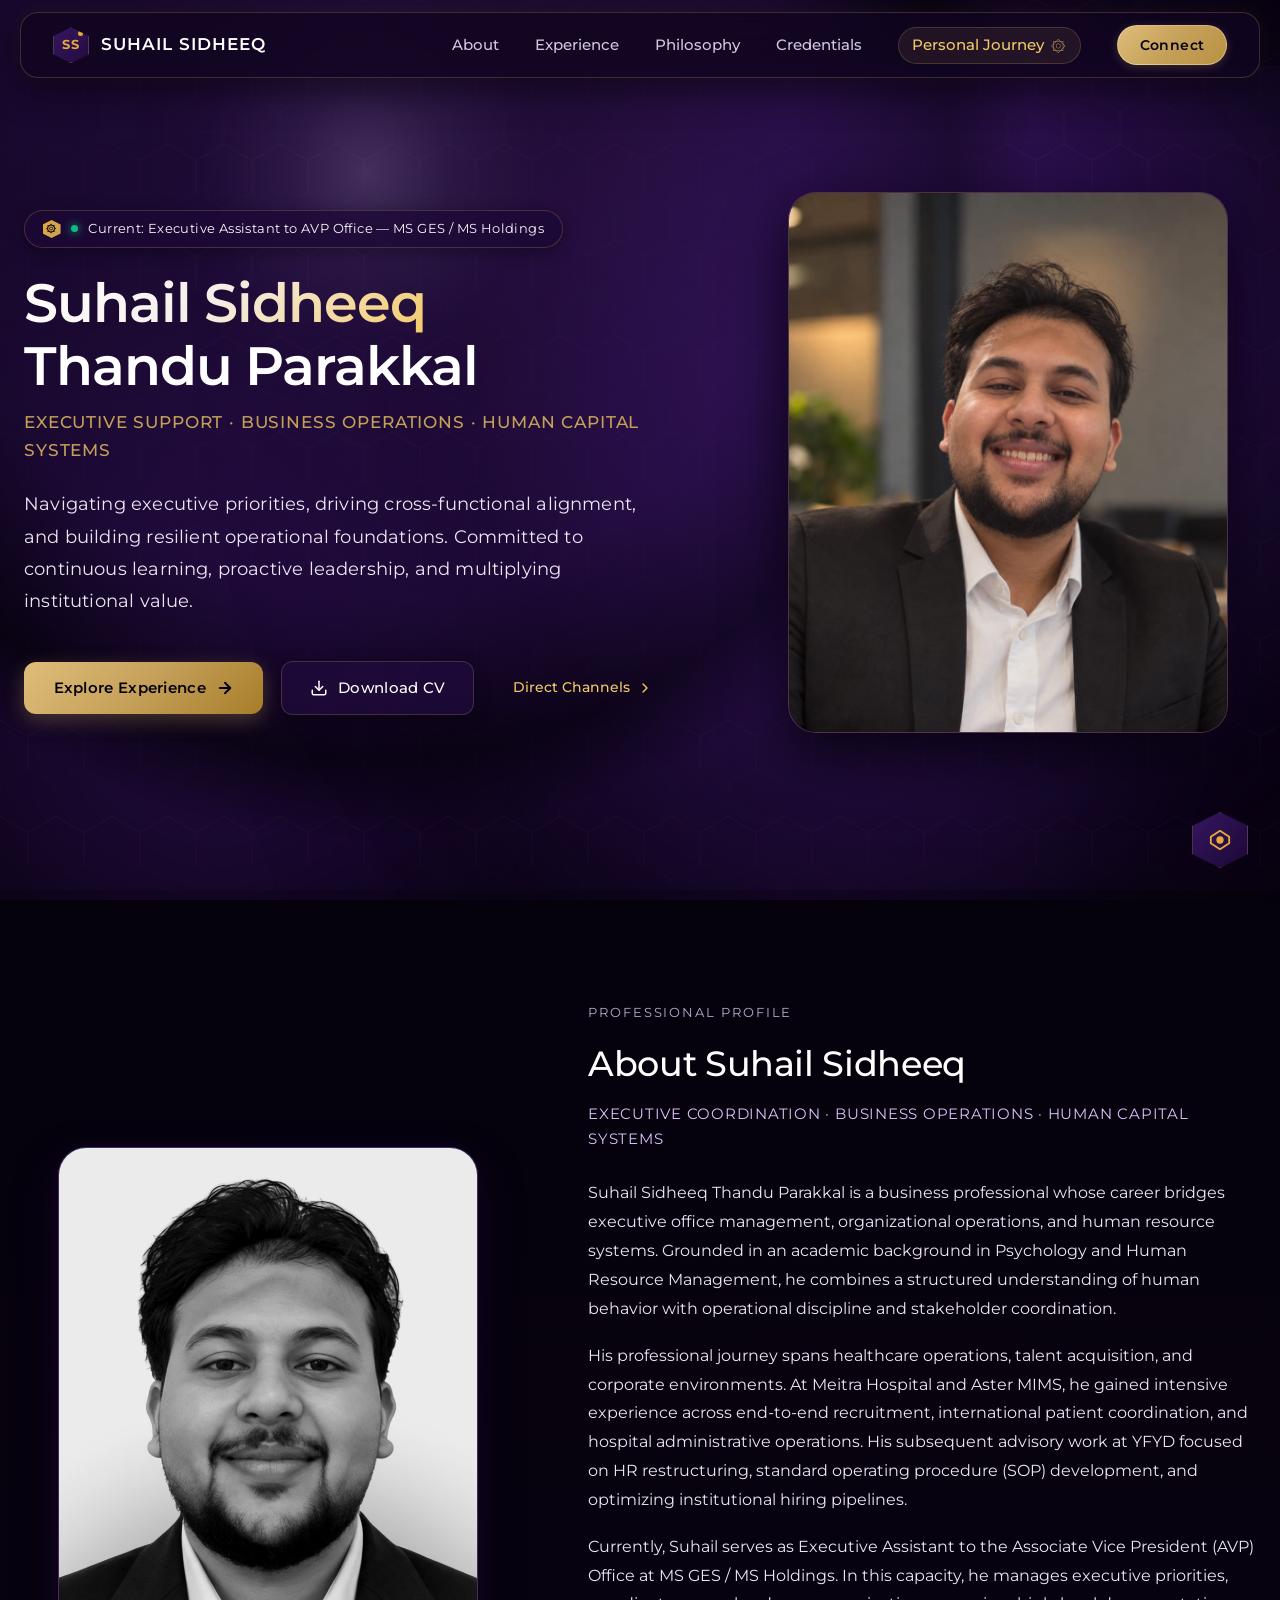
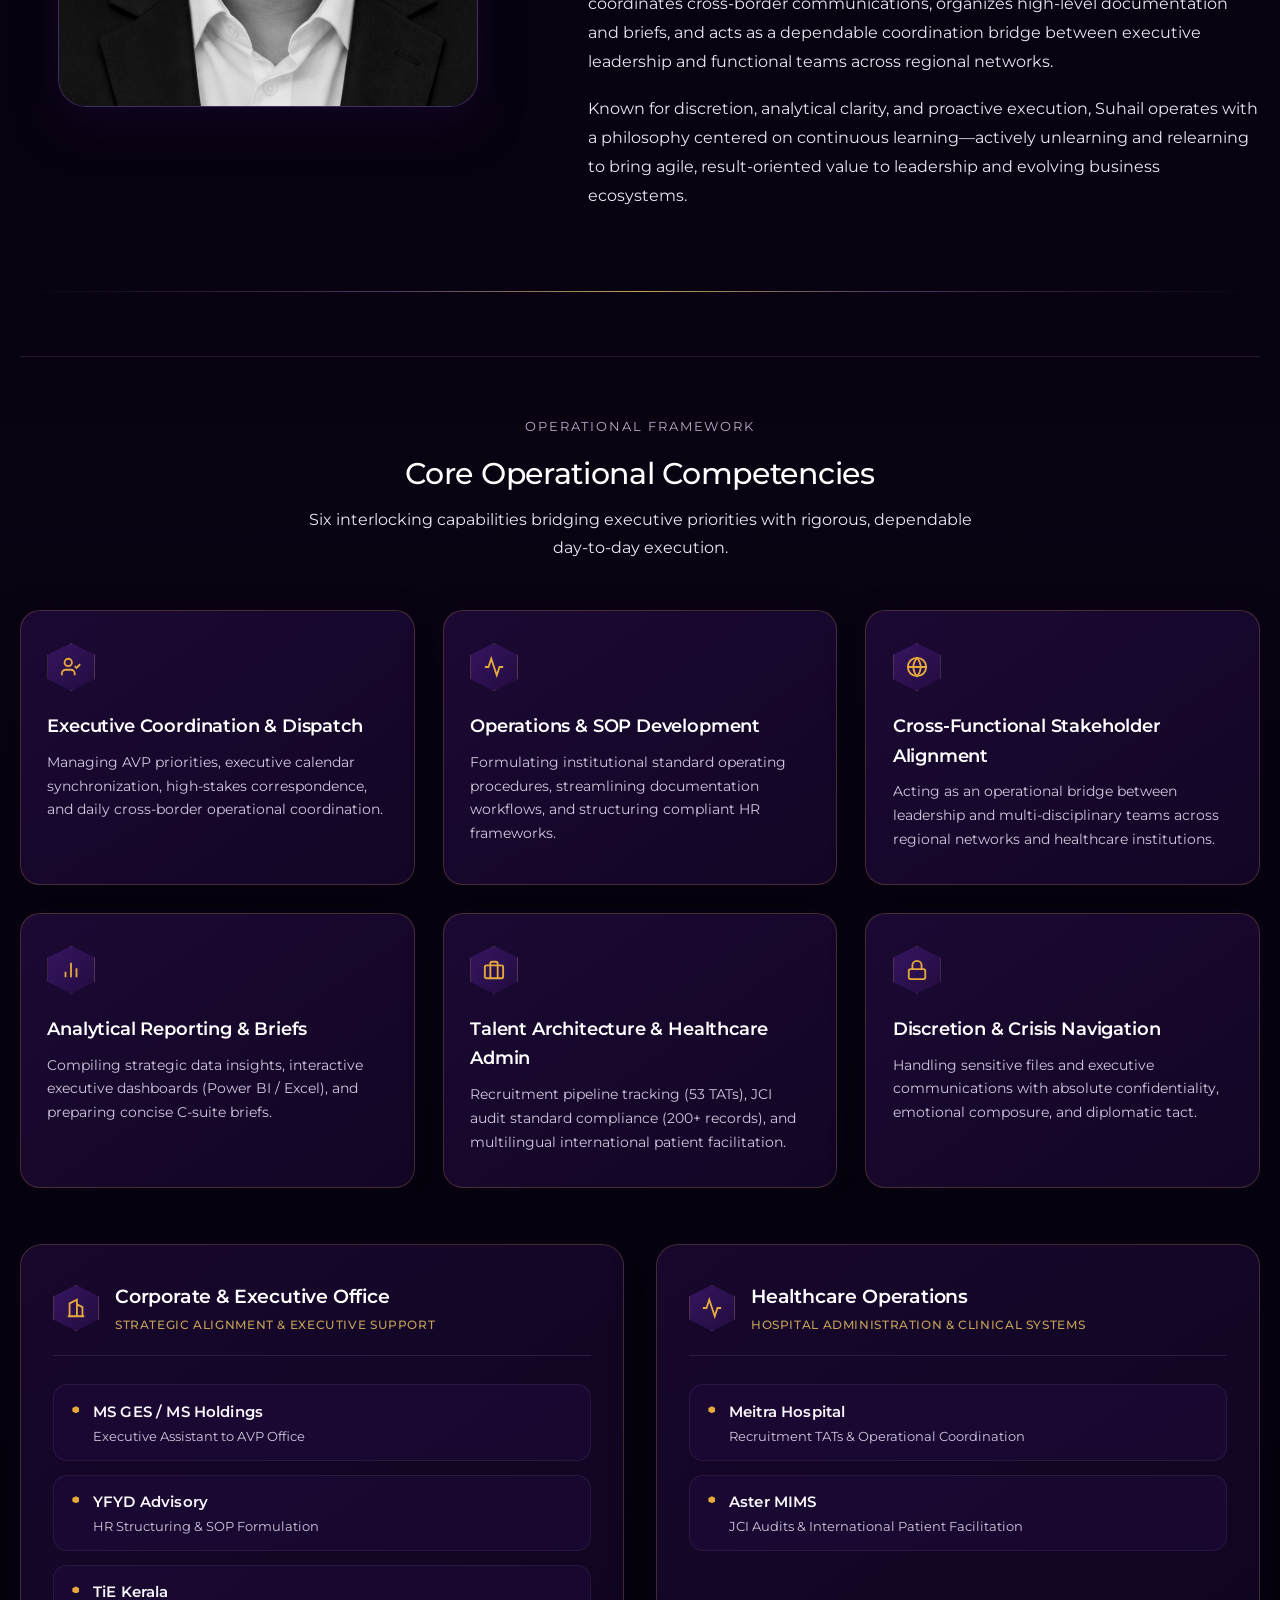
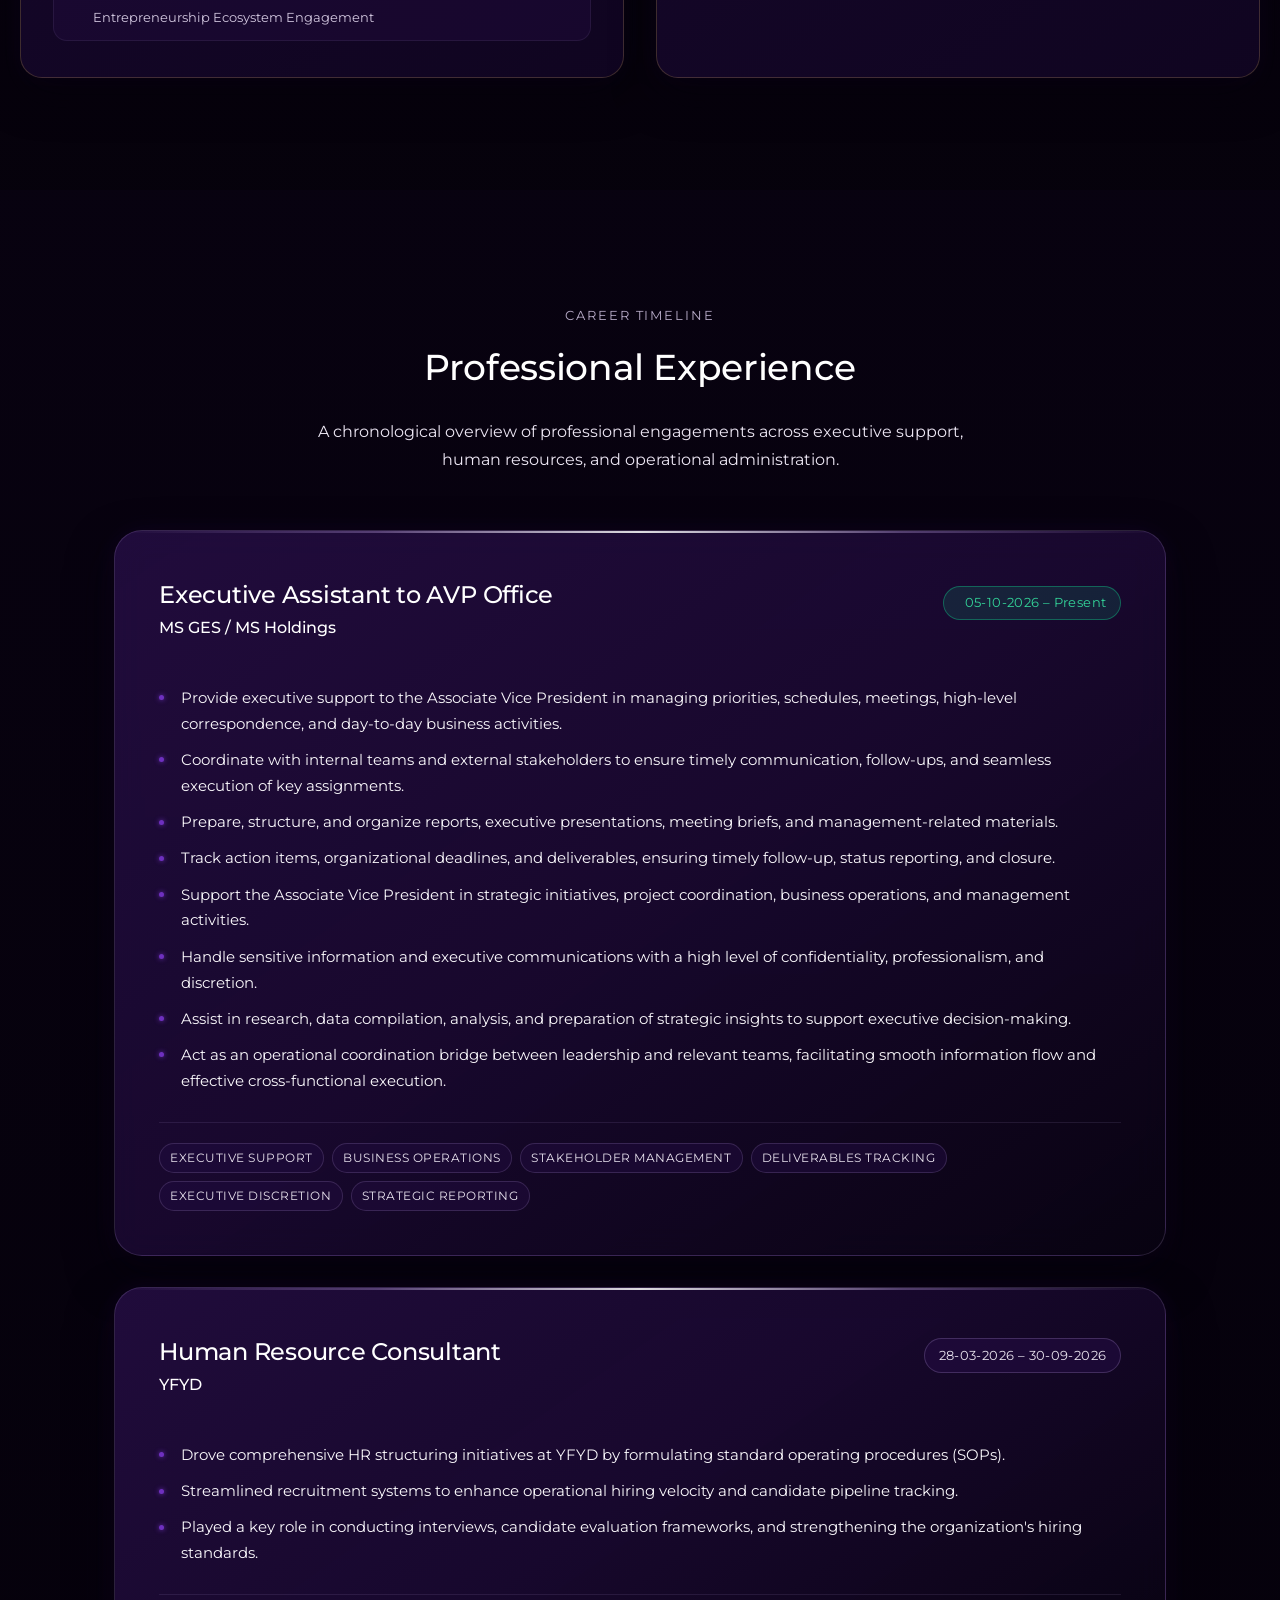
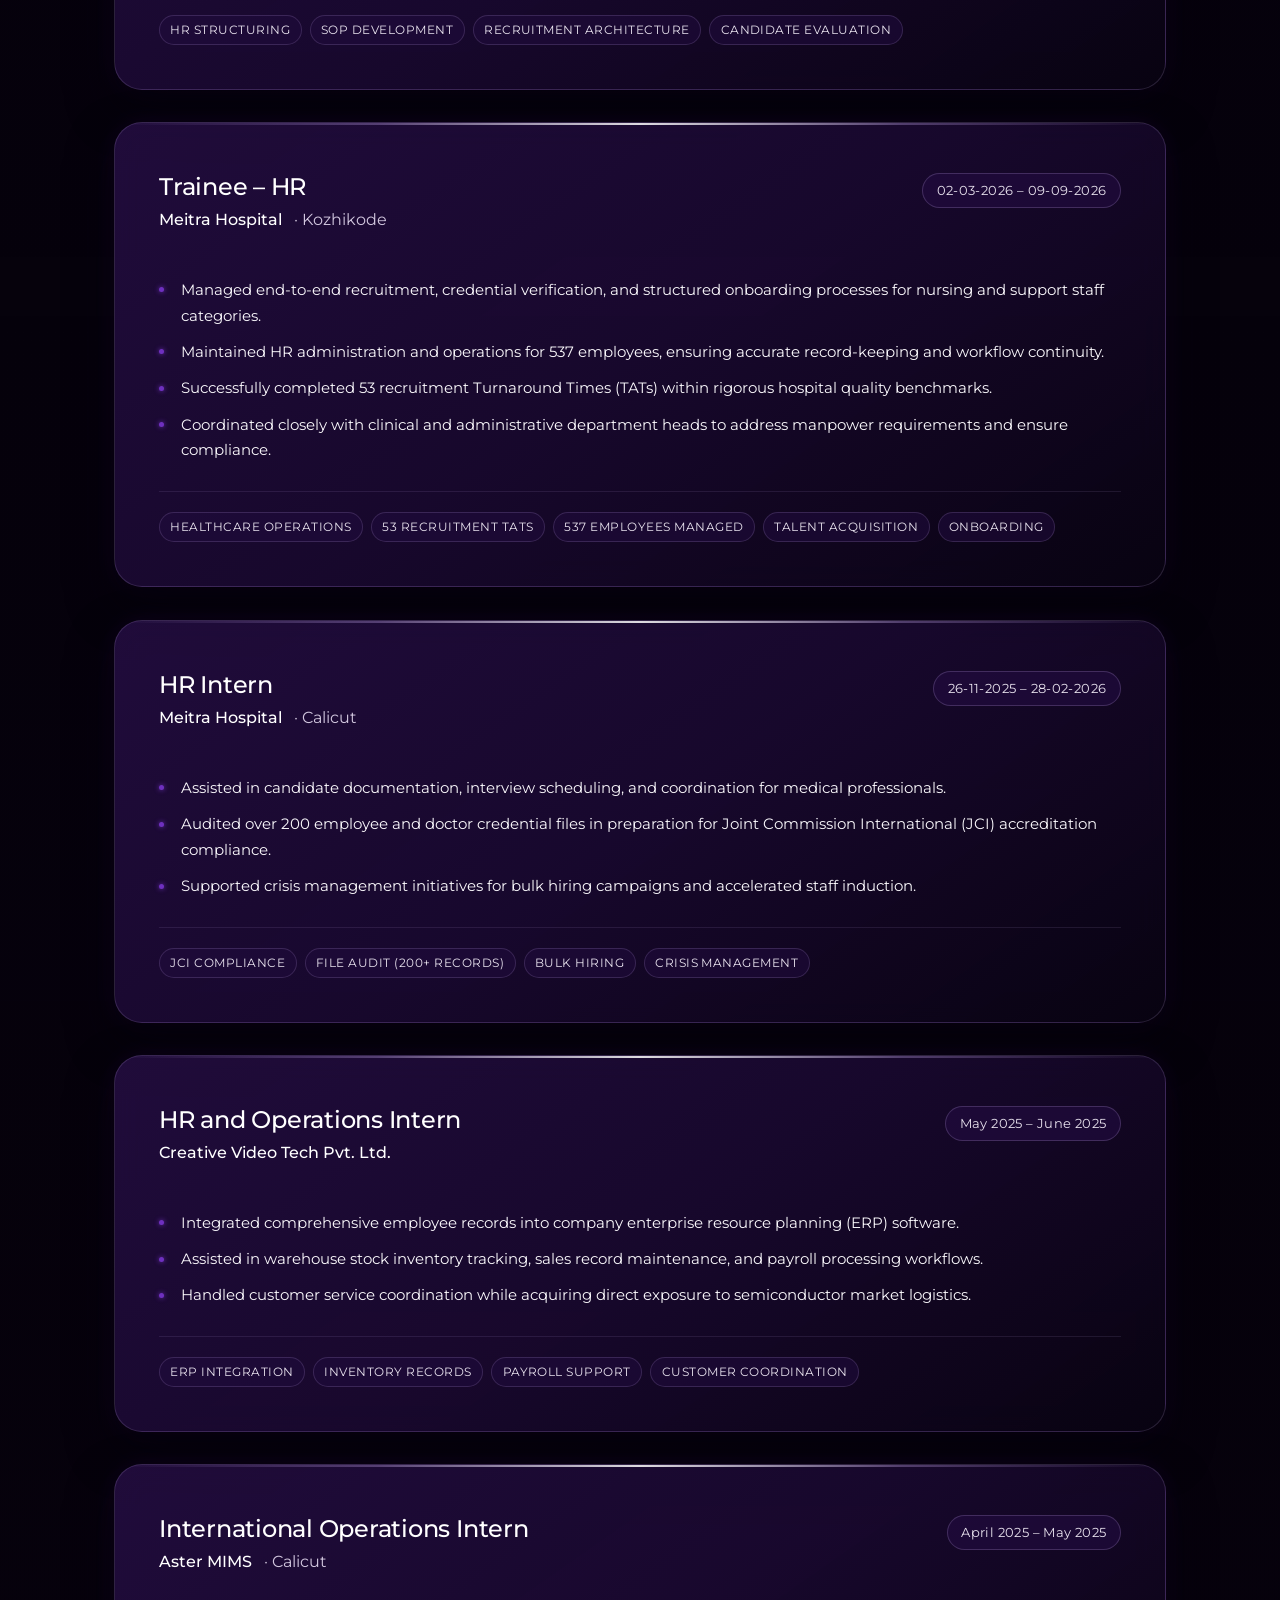
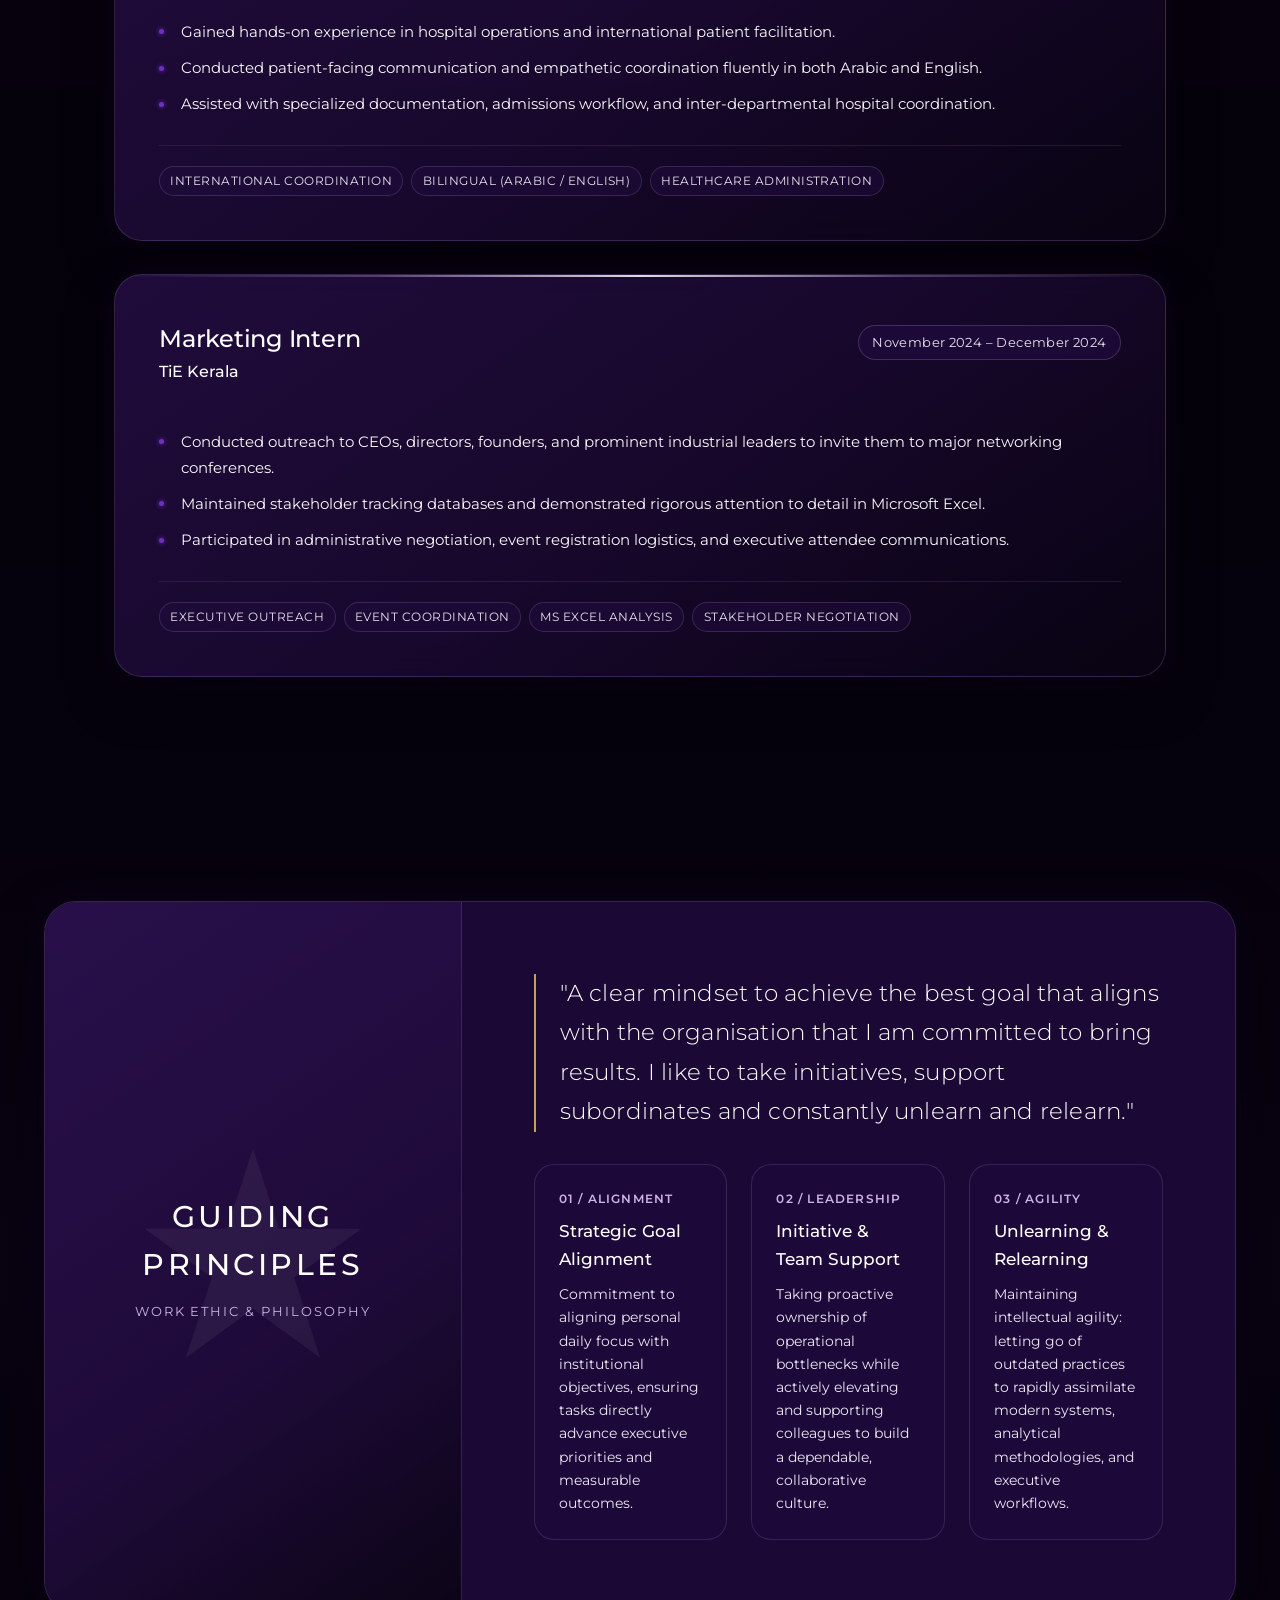
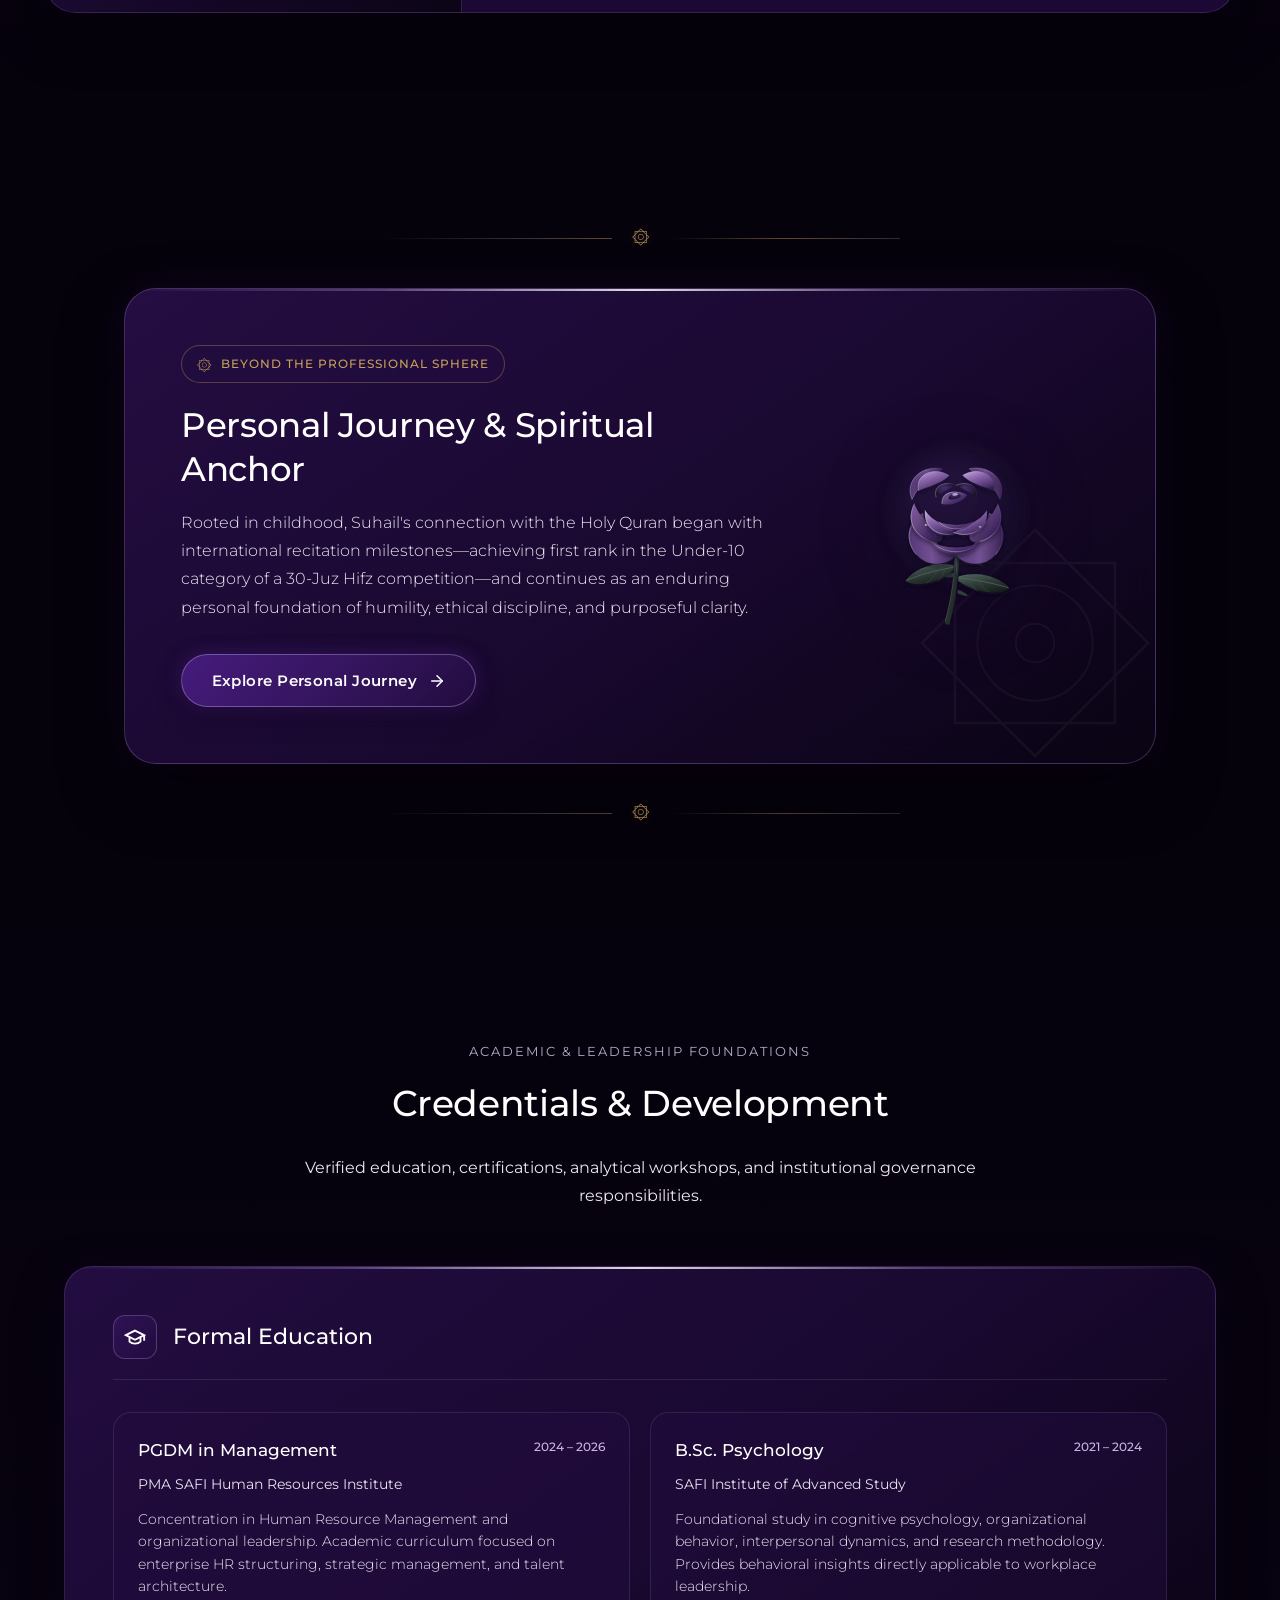
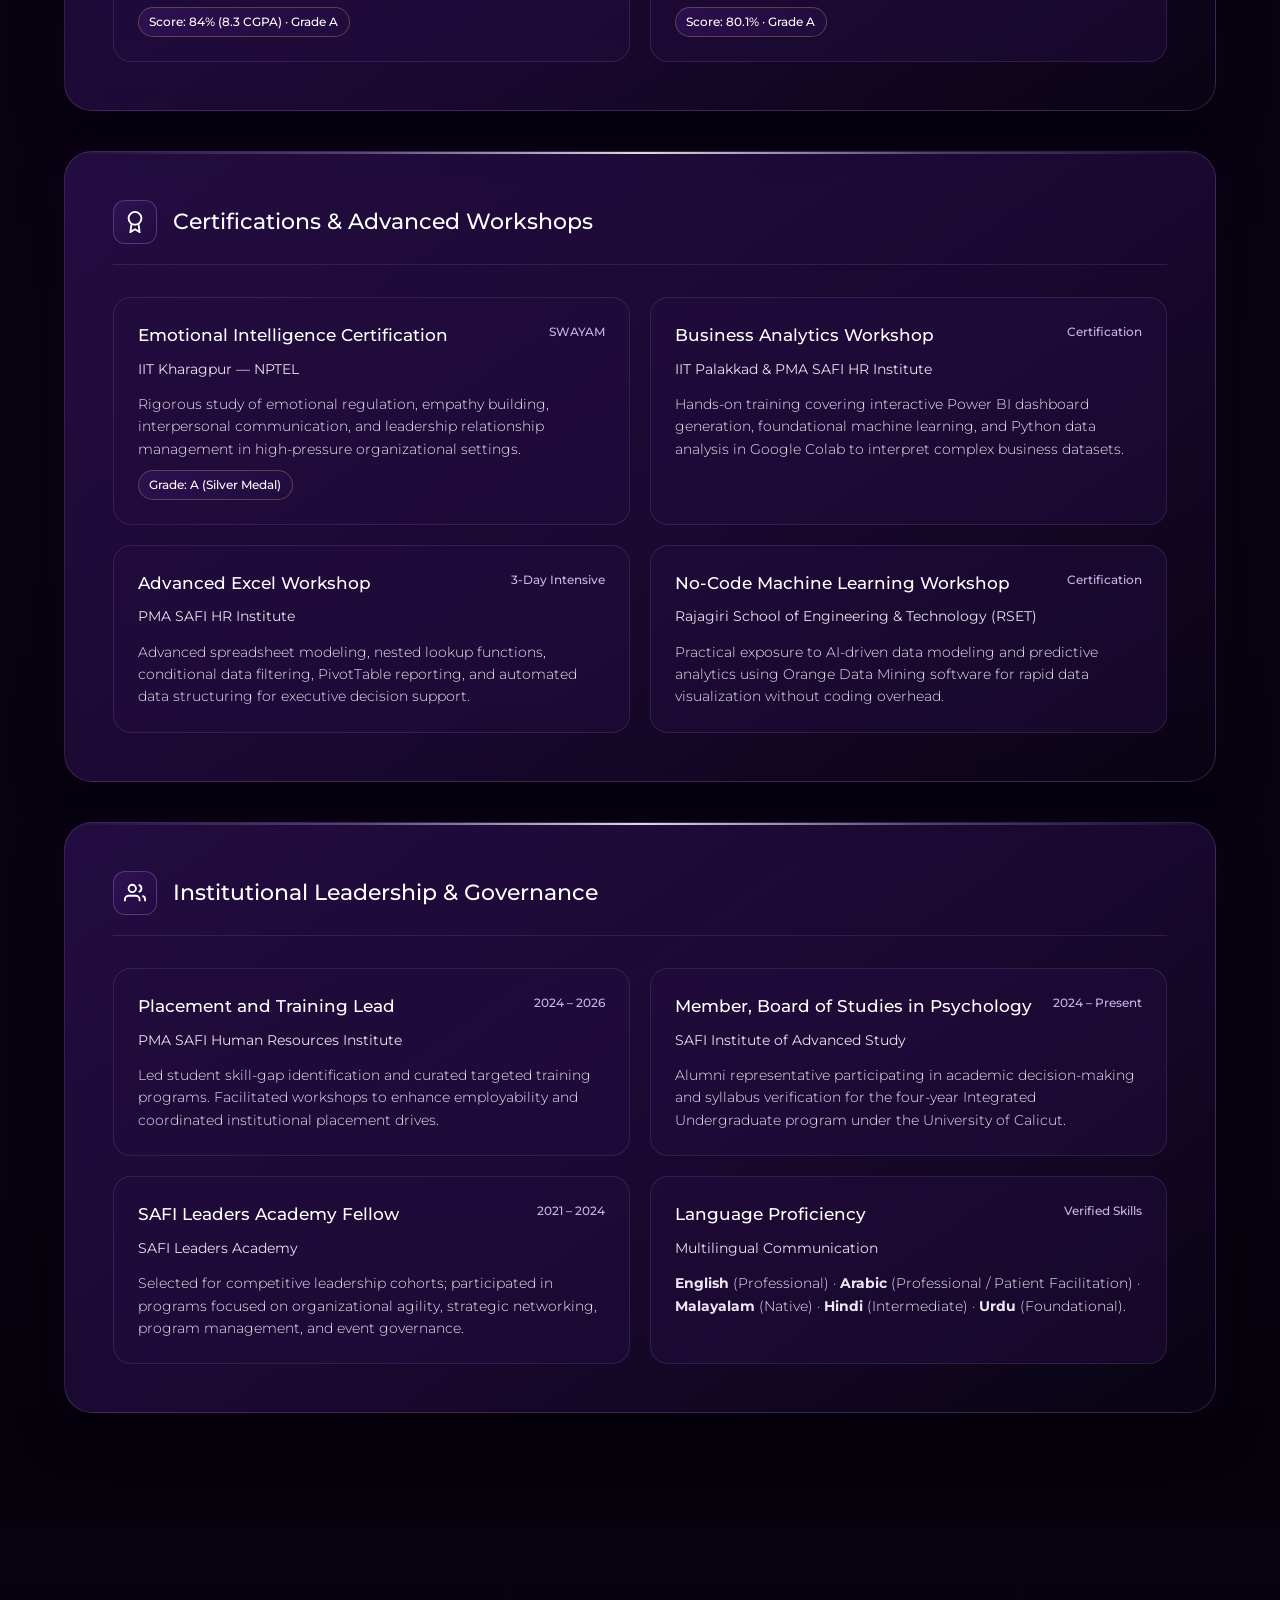
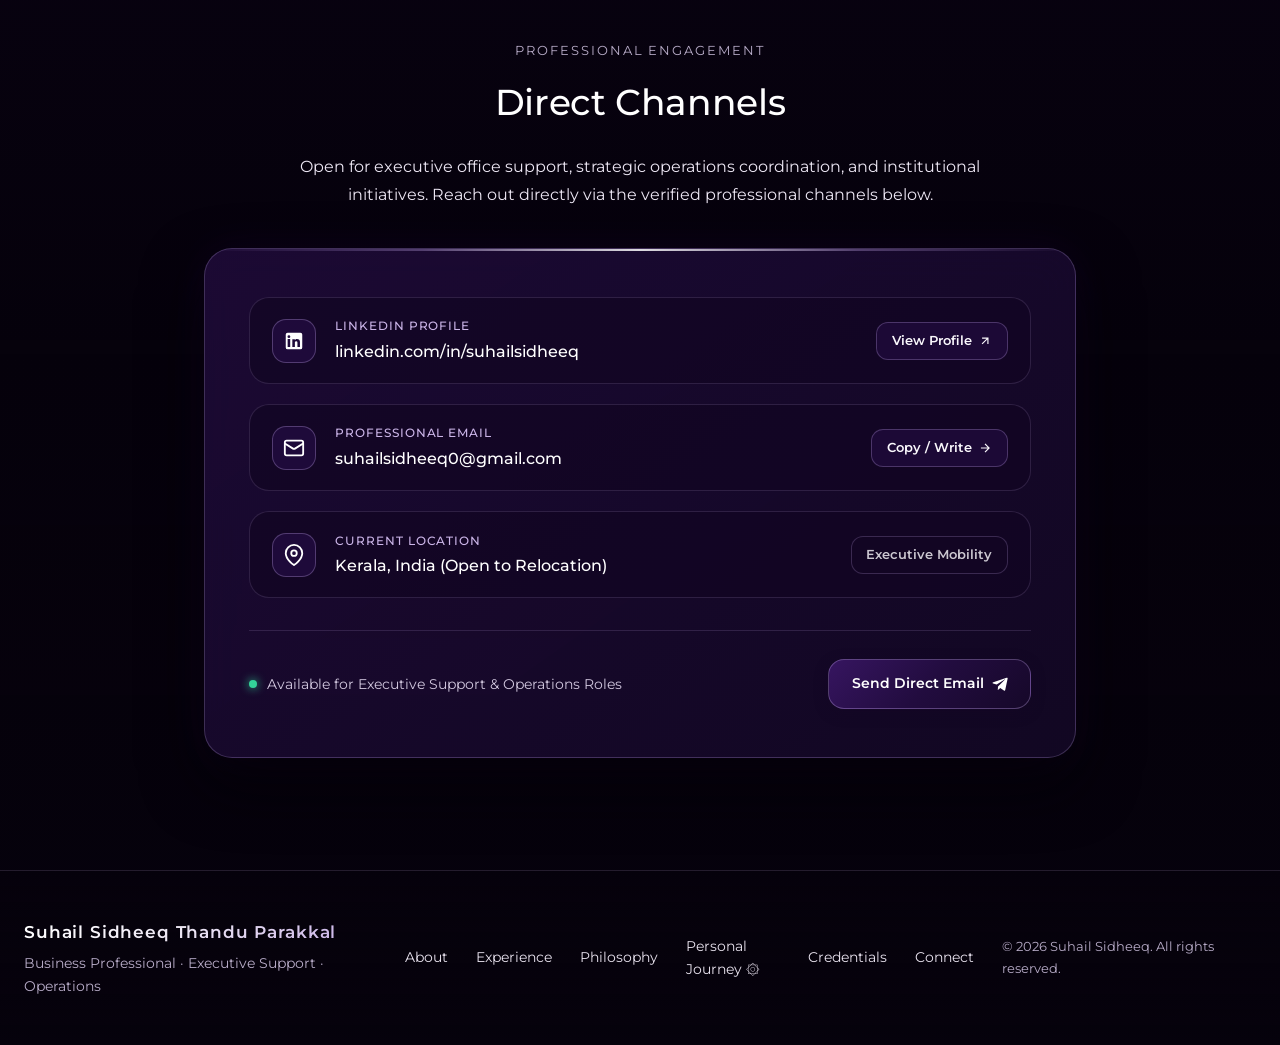
==== commit c2e7905d: "refactor: declutter hero portrait and organize institutional ecosystem into categorized 2-column sph" ====
--- a/index.html
+++ b/index.html
@@ -162,56 +162,13 @@
           </div>
         </div>
 
-        <!-- Right Column: Architectural Portrait Frame & Honeycomb Stats Cluster -->
+        <!-- Right Column: Architectural Portrait Frame (Clean, Unobstructed) -->
         <div class="hero-visual-col">
           <div class="hero-visual-frame">
             <div class="hero-portrait-card">
               <img src="assets/images/suhail-hero.jpg" alt="Suhail Sidheeq Thandu Parakkal - Professional Portrait" loading="eager">
               <div class="hero-portrait-rose-accent" aria-hidden="true">
                 <img src="assets/images/purple-rose.svg" alt="" loading="eager">
-              </div>
-            </div>
-
-            <!-- Interlocking Honeycomb Stat Cells -->
-            <div class="hero-stats-cluster">
-              <div class="hero-stat-node stat-node-1">
-                <div class="stat-hex-icon">
-                  <svg viewBox="0 0 24 24" fill="none" stroke="currentColor" stroke-width="2">
-                    <path d="M16 21v-2a4 4 0 0 0-4-4H6a4 4 0 0 0-4 4v2"></path>
-                    <circle cx="9" cy="7" r="4"></circle>
-                    <path d="M22 21v-2a4 4 0 0 0-3-3.87"></path>
-                    <path d="M16 3.13a4 4 0 0 1 0 7.75"></path>
-                  </svg>
-                </div>
-                <div class="stat-content">
-                  <span class="stat-value">AVP Office</span>
-                  <span class="stat-label">Executive Support</span>
-                </div>
-              </div>
-
-              <div class="hero-stat-node stat-node-2">
-                <div class="stat-hex-icon">
-                  <svg viewBox="0 0 24 24" fill="none" stroke="currentColor" stroke-width="2">
-                    <polygon points="12 2 15.09 8.26 22 9.27 17 14.14 18.18 21.02 12 17.77 5.82 21.02 7 14.14 2 9.27 8.91 8.26 12 2"></polygon>
-                  </svg>
-                </div>
-                <div class="stat-content">
-                  <span class="stat-value">537+ People</span>
-                  <span class="stat-label">Workforce Operations</span>
-                </div>
-              </div>
-
-              <div class="hero-stat-node stat-node-3">
-                <div class="stat-hex-icon">
-                  <svg viewBox="0 0 24 24" fill="none" stroke="currentColor" stroke-width="2">
-                    <path d="M22 10v6M2 10l10-5 10 5-10 5z"></path>
-                    <path d="M6 12v5c3 3 9 3 12 0v-5"></path>
-                  </svg>
-                </div>
-                <div class="stat-content">
-                  <span class="stat-value">B.Sc. &amp; PGDM</span>
-                  <span class="stat-label">Psychology &amp; HRM</span>
-                </div>
               </div>
             </div>
           </div>
@@ -317,16 +274,78 @@
           </div>
         </div>
 
-        <!-- Institutional Ecosystem Badges -->
-        <div class="institutional-ecosystem-grid">
-          <span class="ecosystem-hex-badge"><span class="ecosystem-dot"></span>MS GES / MS Holdings</span>
-          <span class="ecosystem-hex-badge"><span class="ecosystem-dot"></span>Meitra Hospital</span>
-          <span class="ecosystem-hex-badge"><span class="ecosystem-dot"></span>Aster MIMS</span>
-          <span class="ecosystem-hex-badge"><span class="ecosystem-dot"></span>TiE Kerala</span>
-          <span class="ecosystem-hex-badge"><span class="ecosystem-dot"></span>YFYD Advisory</span>
-          <span class="ecosystem-hex-badge"><span class="ecosystem-dot"></span>PMA SAFI HR Institute</span>
-          <span class="ecosystem-hex-badge"><span class="ecosystem-dot"></span>SAFI Leaders Academy</span>
-          <span class="ecosystem-hex-badge"><span class="ecosystem-dot"></span>IIT Kharagpur (NPTEL)</span>
+        <!-- Operational Ecosystem: Categorized Executive Spheres -->
+        <div class="ecosystem-spheres-container">
+          <!-- Sphere 1: Corporate & Executive Operations -->
+          <div class="ecosystem-sphere-card">
+            <div class="sphere-card-header">
+              <span class="sphere-hex-icon">
+                <svg viewBox="0 0 24 24" fill="none" stroke="currentColor" stroke-width="2">
+                  <path d="M3 21h18"></path>
+                  <path d="M5 21V7l8-4v18"></path>
+                  <path d="M19 21V11l-6-3"></path>
+                </svg>
+              </span>
+              <div>
+                <h4 class="sphere-title">Corporate &amp; Executive Office</h4>
+                <p class="sphere-subtitle">Strategic Alignment &amp; Executive Support</p>
+              </div>
+            </div>
+            <div class="sphere-items-list">
+              <div class="sphere-item">
+                <span class="sphere-item-dot"></span>
+                <div class="sphere-item-info">
+                  <span class="sphere-item-name">MS GES / MS Holdings</span>
+                  <span class="sphere-item-role">Executive Assistant to AVP Office</span>
+                </div>
+              </div>
+              <div class="sphere-item">
+                <span class="sphere-item-dot"></span>
+                <div class="sphere-item-info">
+                  <span class="sphere-item-name">YFYD Advisory</span>
+                  <span class="sphere-item-role">HR Structuring &amp; SOP Formulation</span>
+                </div>
+              </div>
+              <div class="sphere-item">
+                <span class="sphere-item-dot"></span>
+                <div class="sphere-item-info">
+                  <span class="sphere-item-name">TiE Kerala</span>
+                  <span class="sphere-item-role">Entrepreneurship Ecosystem Engagement</span>
+                </div>
+              </div>
+            </div>
+          </div>
+
+          <!-- Sphere 2: Healthcare Administration -->
+          <div class="ecosystem-sphere-card">
+            <div class="sphere-card-header">
+              <span class="sphere-hex-icon">
+                <svg viewBox="0 0 24 24" fill="none" stroke="currentColor" stroke-width="2">
+                  <path d="M22 12h-4l-3 9L9 3l-3 9H2"></path>
+                </svg>
+              </span>
+              <div>
+                <h4 class="sphere-title">Healthcare Operations</h4>
+                <p class="sphere-subtitle">Hospital Administration &amp; Clinical Systems</p>
+              </div>
+            </div>
+            <div class="sphere-items-list">
+              <div class="sphere-item">
+                <span class="sphere-item-dot"></span>
+                <div class="sphere-item-info">
+                  <span class="sphere-item-name">Meitra Hospital</span>
+                  <span class="sphere-item-role">Recruitment TATs &amp; Operational Coordination</span>
+                </div>
+              </div>
+              <div class="sphere-item">
+                <span class="sphere-item-dot"></span>
+                <div class="sphere-item-info">
+                  <span class="sphere-item-name">Aster MIMS</span>
+                  <span class="sphere-item-role">JCI Audits &amp; International Patient Facilitation</span>
+                </div>
+              </div>
+            </div>
+          </div>
         </div>
       </div>
     </div>
--- a/css/style.css
+++ b/css/style.css
@@ -791,135 +791,19 @@
 .hero-portrait-card {
   position: relative;
   width: 100%;
-  aspect-ratio: 3.6 / 4.4;
+  aspect-ratio: 3.5 / 4.3;
   border-radius: 28px;
   overflow: hidden;
   background: linear-gradient(145deg, rgba(43, 16, 78, 0.7) 0%, rgba(34, 12, 63, 0.8) 100%);
-  border: 1px solid var(--honeycomb-border);
+  border: 1.5px solid var(--honeycomb-border);
   box-shadow: 0 25px 60px rgba(6, 2, 12, 0.85), 0 0 35px rgba(34, 12, 63, 0.45);
-}
-
-.hero-portrait-card::before {
-  content: "";
-  position: absolute;
-  top: 0;
-  left: 0;
-  right: 0;
-  height: 2px;
-  background: linear-gradient(90deg, transparent 0%, var(--honey-gold) 50%, transparent 100%);
-  z-index: 3;
-}
-
-.hero-portrait-card img {
-  width: 100%;
-  height: 100%;
-  object-fit: cover;
-  object-position: center 18%;
-  filter: contrast(1.06) brightness(0.9);
-  transition: transform var(--transition-smooth);
-}
-
-.hero-portrait-card:hover img {
-  transform: scale(1.03);
-}
-
-/* Subtle botanical motif inside portrait corner */
-.hero-portrait-rose-accent {
-  position: absolute;
-  bottom: -20px;
-  right: -20px;
-  width: 140px;
-  height: 140px;
-  opacity: 0.15;
-  pointer-events: none;
-  z-index: 2;
-  transition: opacity 0.3s ease;
-}
-
-.hero-portrait-card:hover .hero-portrait-rose-accent {
-  opacity: 0.28;
-}
-
-/* Interlocking Honeycomb Stats Cluster */
-.hero-stats-cluster {
-  position: absolute;
-  inset: 0;
-  pointer-events: none;
-}
-
-.hero-stat-node {
-  position: absolute;
-  pointer-events: auto;
-  background: rgba(14, 5, 26, 0.88);
-  border: 1px solid var(--honeycomb-border);
-  border-radius: 16px;
-  padding: 0.75rem 1rem;
-  backdrop-filter: blur(20px);
-  -webkit-backdrop-filter: blur(20px);
-  box-shadow: 0 12px 30px rgba(6, 2, 12, 0.75), 0 0 15px rgba(197, 160, 89, 0.12);
-  display: flex;
-  align-items: center;
-  gap: 0.75rem;
-  transition: transform 0.3s ease, border-color 0.3s ease, box-shadow 0.3s ease;
-  z-index: 4;
-}
-
-.hero-stat-node:hover {
-  transform: translateY(-3px);
+  transition: transform var(--transition-normal), border-color var(--transition-normal), box-shadow var(--transition-normal);
+}
+
+.hero-portrait-card:hover {
   border-color: var(--honey-gold-bright);
-  box-shadow: 0 16px 35px rgba(6, 2, 12, 0.85), 0 0 20px rgba(229, 169, 60, 0.25);
-}
-
-.stat-node-1 {
-  top: -15px;
-  left: -20px;
-}
-
-.stat-node-2 {
-  bottom: 25px;
-  right: -25px;
-}
-
-.stat-node-3 {
-  bottom: -20px;
-  left: 15px;
-}
-
-.stat-hex-icon {
-  display: flex;
-  align-items: center;
-  justify-content: center;
-  width: 36px;
-  height: 36px;
-  clip-path: var(--honeycomb-clip);
-  background: linear-gradient(135deg, #361560 0%, #220C3F 100%);
-  color: var(--honey-gold-bright);
-  border: 1px solid var(--honeycomb-border);
-  flex-shrink: 0;
-}
-
-.stat-hex-icon svg {
-  width: 16px;
-  height: 16px;
-}
-
-.stat-content {
-  display: flex;
-  flex-direction: column;
-}
-
-.stat-value {
-  font-size: 0.95rem;
-  font-weight: 700;
-  color: #FFFFFF;
-  line-height: 1.2;
-}
-
-.stat-label {
-  font-size: 0.74rem;
-  font-weight: 400;
-  color: #D2C7DF;
-  letter-spacing: 0.02em;
+  box-shadow: 0 30px 70px rgba(6, 2, 12, 0.95), 0 0 45px rgba(229, 169, 60, 0.25);
+  transform: translateY(-2px);
 }
 
 /* --- Section Containers --- */
@@ -1228,44 +1112,153 @@
   color: #D2C7DF;
 }
 
-/* Institutional Ecosystem Grid */
-.institutional-ecosystem-grid {
-  display: flex;
-  flex-wrap: wrap;
+/* ==========================================================================
+   Operational Ecosystem — Categorized 2-Column Executive Spheres
+   ========================================================================== */
+.ecosystem-spheres-container {
+  display: grid;
+  grid-template-columns: 1fr;
+  gap: 1.75rem;
+  margin-top: 3.5rem;
+}
+
+@media (min-width: 768px) {
+  .ecosystem-spheres-container {
+    grid-template-columns: repeat(2, 1fr);
+    gap: 2rem;
+  }
+}
+
+.ecosystem-sphere-card {
+  position: relative;
+  background: linear-gradient(145deg, rgba(27, 9, 52, 0.8) 0%, rgba(17, 5, 34, 0.92) 100%);
+  border: 1px solid var(--honeycomb-border);
+  border-radius: 22px;
+  padding: 2.25rem 2rem;
+  backdrop-filter: blur(16px);
+  -webkit-backdrop-filter: blur(16px);
+  box-shadow: 0 16px 40px rgba(6, 2, 12, 0.7), 0 0 20px rgba(34, 12, 63, 0.3);
+  transition: transform var(--transition-normal), border-color var(--transition-normal), box-shadow var(--transition-normal);
+  overflow: hidden;
+}
+
+.ecosystem-sphere-card::before {
+  content: "";
+  position: absolute;
+  top: 0;
+  left: 0;
+  right: 0;
+  height: 2px;
+  background: linear-gradient(90deg, transparent 0%, var(--honey-gold) 50%, transparent 100%);
+  opacity: 0;
+  transition: opacity var(--transition-fast);
+}
+
+.ecosystem-sphere-card:hover {
+  transform: translateY(-3px);
+  border-color: var(--honey-gold-bright);
+  box-shadow: 0 22px 50px rgba(6, 2, 12, 0.88), 0 0 30px rgba(229, 169, 60, 0.2);
+}
+
+.ecosystem-sphere-card:hover::before {
+  opacity: 1;
+}
+
+.sphere-card-header {
+  display: flex;
+  align-items: center;
+  gap: 1rem;
+  margin-bottom: 1.75rem;
+  padding-bottom: 1.25rem;
+  border-bottom: 1px solid rgba(215, 185, 255, 0.12);
+}
+
+.sphere-hex-icon {
+  width: 46px;
+  height: 46px;
+  clip-path: var(--honeycomb-clip);
+  background: linear-gradient(135deg, #361560 0%, #220C3F 100%);
+  color: var(--honey-gold-bright);
+  border: 1px solid var(--honeycomb-border);
+  display: flex;
   align-items: center;
   justify-content: center;
-  gap: 1rem;
-  margin-top: 1.5rem;
-}
-
-.ecosystem-hex-badge {
-  display: inline-flex;
-  align-items: center;
-  gap: 0.5rem;
-  padding: 0.5rem 1rem;
-  border-radius: 9999px;
-  background: rgba(34, 12, 63, 0.65);
-  border: 1px solid var(--honeycomb-border);
-  color: #EDE7F4;
-  font-size: 0.82rem;
+  flex-shrink: 0;
+  box-shadow: 0 4px 15px rgba(6, 2, 12, 0.5);
+}
+
+.sphere-hex-icon svg {
+  width: 22px;
+  height: 22px;
+}
+
+.sphere-title {
+  font-size: 1.18rem;
+  font-weight: 600;
+  color: #FFFFFF;
+  margin-bottom: 0.2rem;
+  letter-spacing: -0.01em;
+}
+
+.sphere-subtitle {
+  font-size: 0.78rem;
   font-weight: 500;
-  letter-spacing: 0.04em;
-  backdrop-filter: blur(12px);
+  color: var(--honey-gold);
+  text-transform: uppercase;
+  letter-spacing: 0.05em;
+}
+
+.sphere-items-list {
+  display: flex;
+  flex-direction: column;
+  gap: 0.85rem;
+}
+
+.sphere-item {
+  display: flex;
+  align-items: flex-start;
+  gap: 0.85rem;
+  padding: 0.85rem 1.15rem;
+  border-radius: 14px;
+  background: rgba(34, 12, 63, 0.45);
+  border: 1px solid rgba(215, 185, 255, 0.08);
   transition: all var(--transition-fast);
 }
 
-.ecosystem-hex-badge:hover {
-  border-color: var(--honey-gold-bright);
-  color: #FFFFFF;
-  background: rgba(54, 21, 96, 0.85);
-  transform: translateY(-2px);
-}
-
-.ecosystem-dot {
-  width: 6px;
-  height: 6px;
+.sphere-item:hover {
+  background: rgba(54, 21, 96, 0.65);
+  border-color: rgba(197, 160, 89, 0.35);
+  transform: translateX(3px);
+}
+
+.sphere-item-dot {
+  width: 7px;
+  height: 7px;
   clip-path: var(--honeycomb-clip);
   background: var(--honey-gold-bright);
+  margin-top: 0.45rem;
+  flex-shrink: 0;
+  box-shadow: 0 0 6px var(--honey-gold-glow);
+}
+
+.sphere-item-info {
+  display: flex;
+  flex-direction: column;
+  gap: 0.2rem;
+}
+
+.sphere-item-name {
+  font-size: 0.95rem;
+  font-weight: 600;
+  color: #FAF8FC;
+  letter-spacing: 0.01em;
+}
+
+.sphere-item-role {
+  font-size: 0.82rem;
+  font-weight: 400;
+  color: #D2C7DF;
+  line-height: 1.45;
 }
 
 /* --- Experience Section --- */
--- a/css/animations.css
+++ b/css/animations.css
@@ -94,28 +94,6 @@
   animation: heroFadeIn 1s cubic-bezier(0.16, 1, 0.3, 1) 0.15s both;
 }
 
-/* Subtle Floating Drift for Honeycomb Stat Nodes */
-@keyframes hexFloat {
-  0%, 100% {
-    transform: translateY(0);
-  }
-  50% {
-    transform: translateY(-6px);
-  }
-}
-
-.stat-node-1 {
-  animation: hexFloat 6s ease-in-out infinite;
-}
-
-.stat-node-2 {
-  animation: hexFloat 7s ease-in-out 1s infinite;
-}
-
-.stat-node-3 {
-  animation: hexFloat 6.5s ease-in-out 2s infinite;
-}
-
 /* --- Speed Dial Expand Keyframes --- */
 @keyframes popUp {
   0% {
--- a/css/responsive.css
+++ b/css/responsive.css
@@ -67,30 +67,7 @@
 
   .hero-visual-frame {
     max-width: 320px;
-  }
-
-  .stat-node-1 {
-    top: -10px;
-    left: -10px;
-    padding: 0.5rem 0.75rem;
-  }
-
-  .stat-node-2 {
-    bottom: 10px;
-    right: -10px;
-    padding: 0.5rem 0.75rem;
-  }
-
-  .stat-node-3 {
-    display: none;
-  }
-
-  .stat-value {
-    font-size: 0.82rem;
-  }
-
-  .stat-label {
-    font-size: 0.68rem;
+    margin: 0 auto;
   }
 
   .subnav-outer-wrap {
